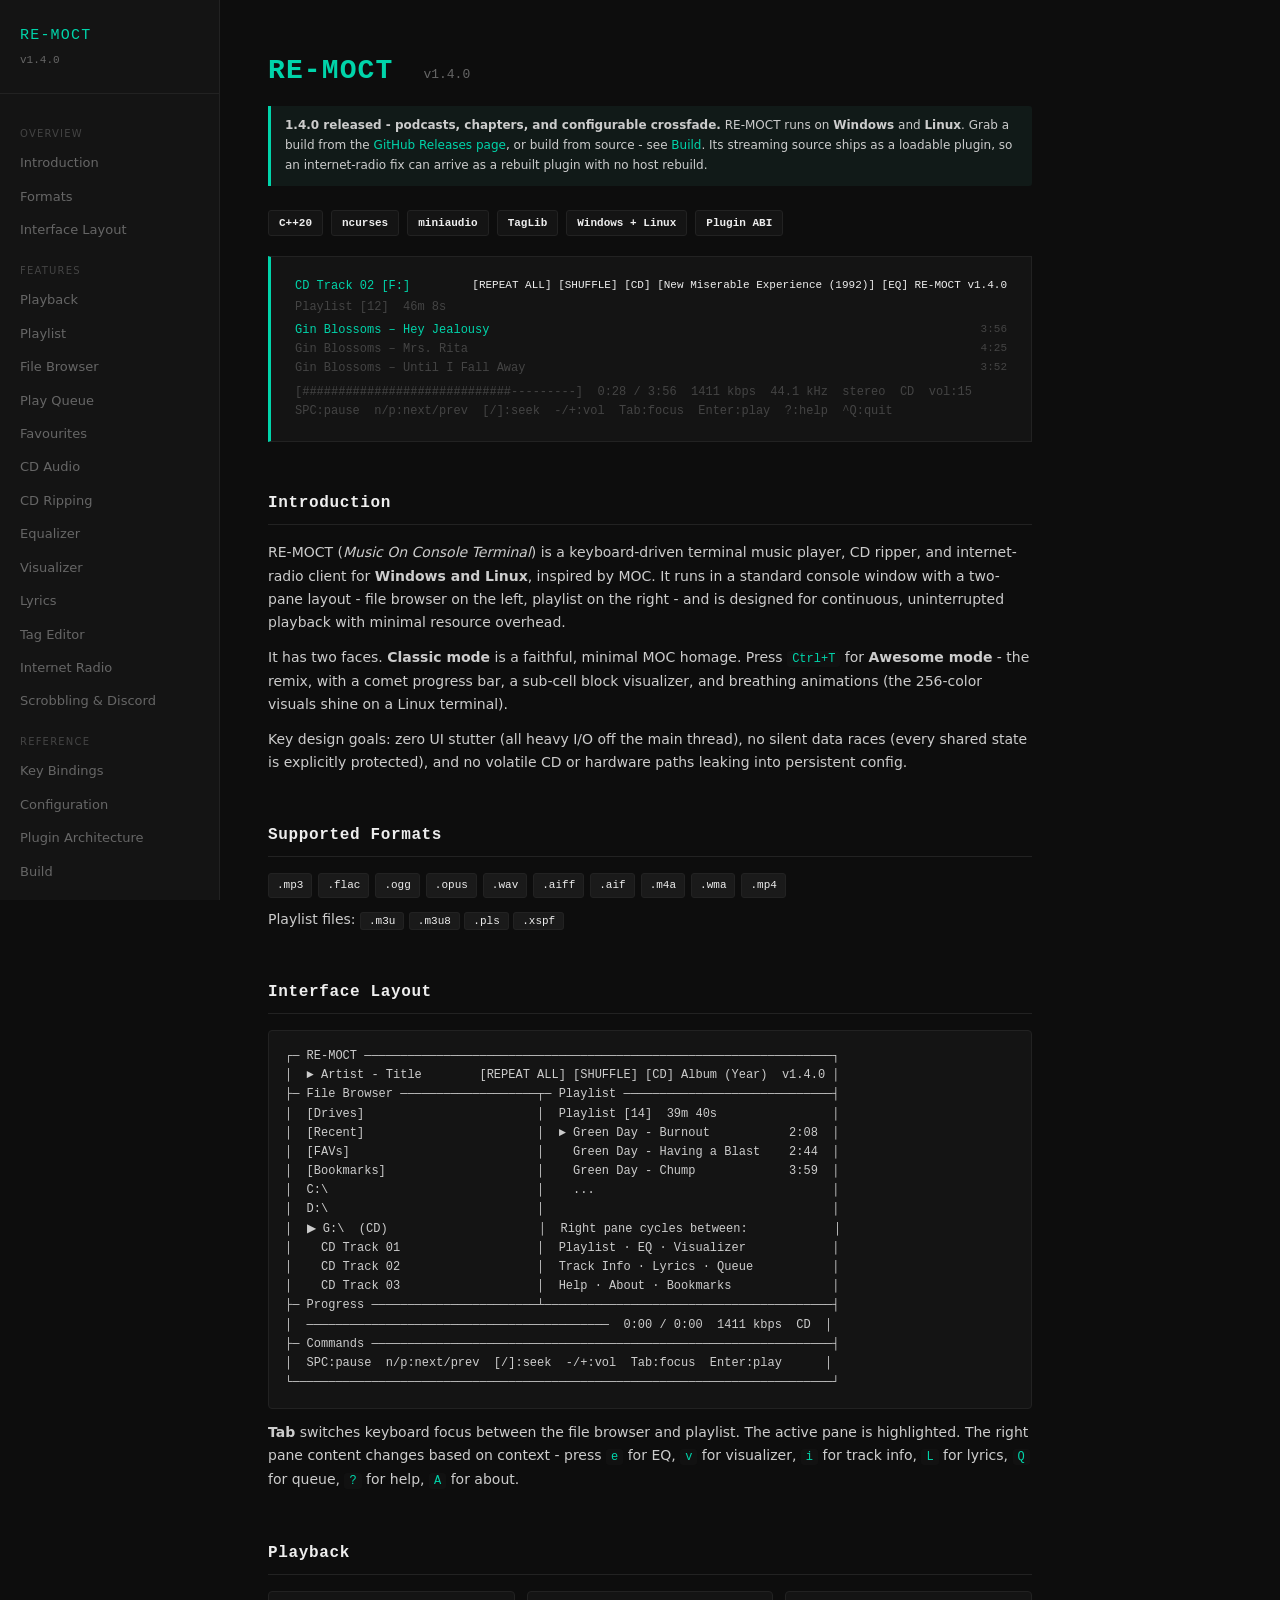
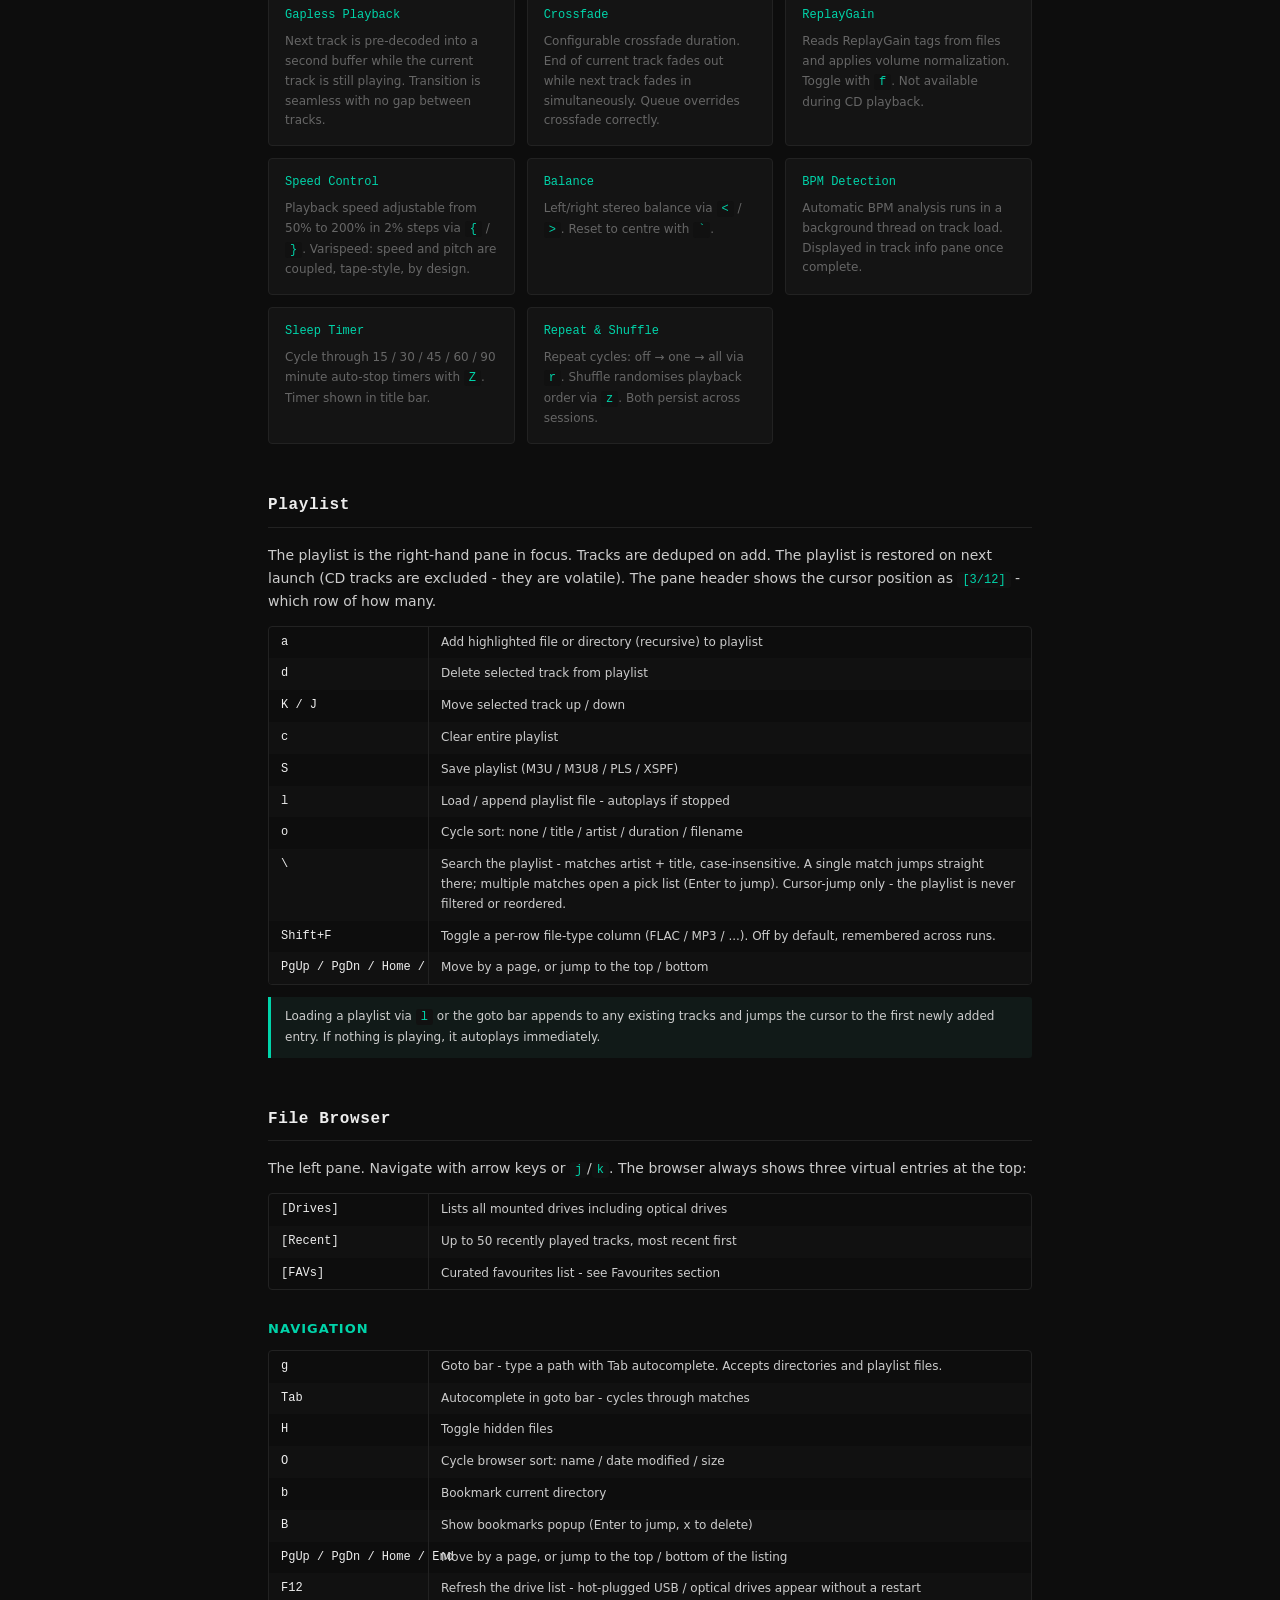
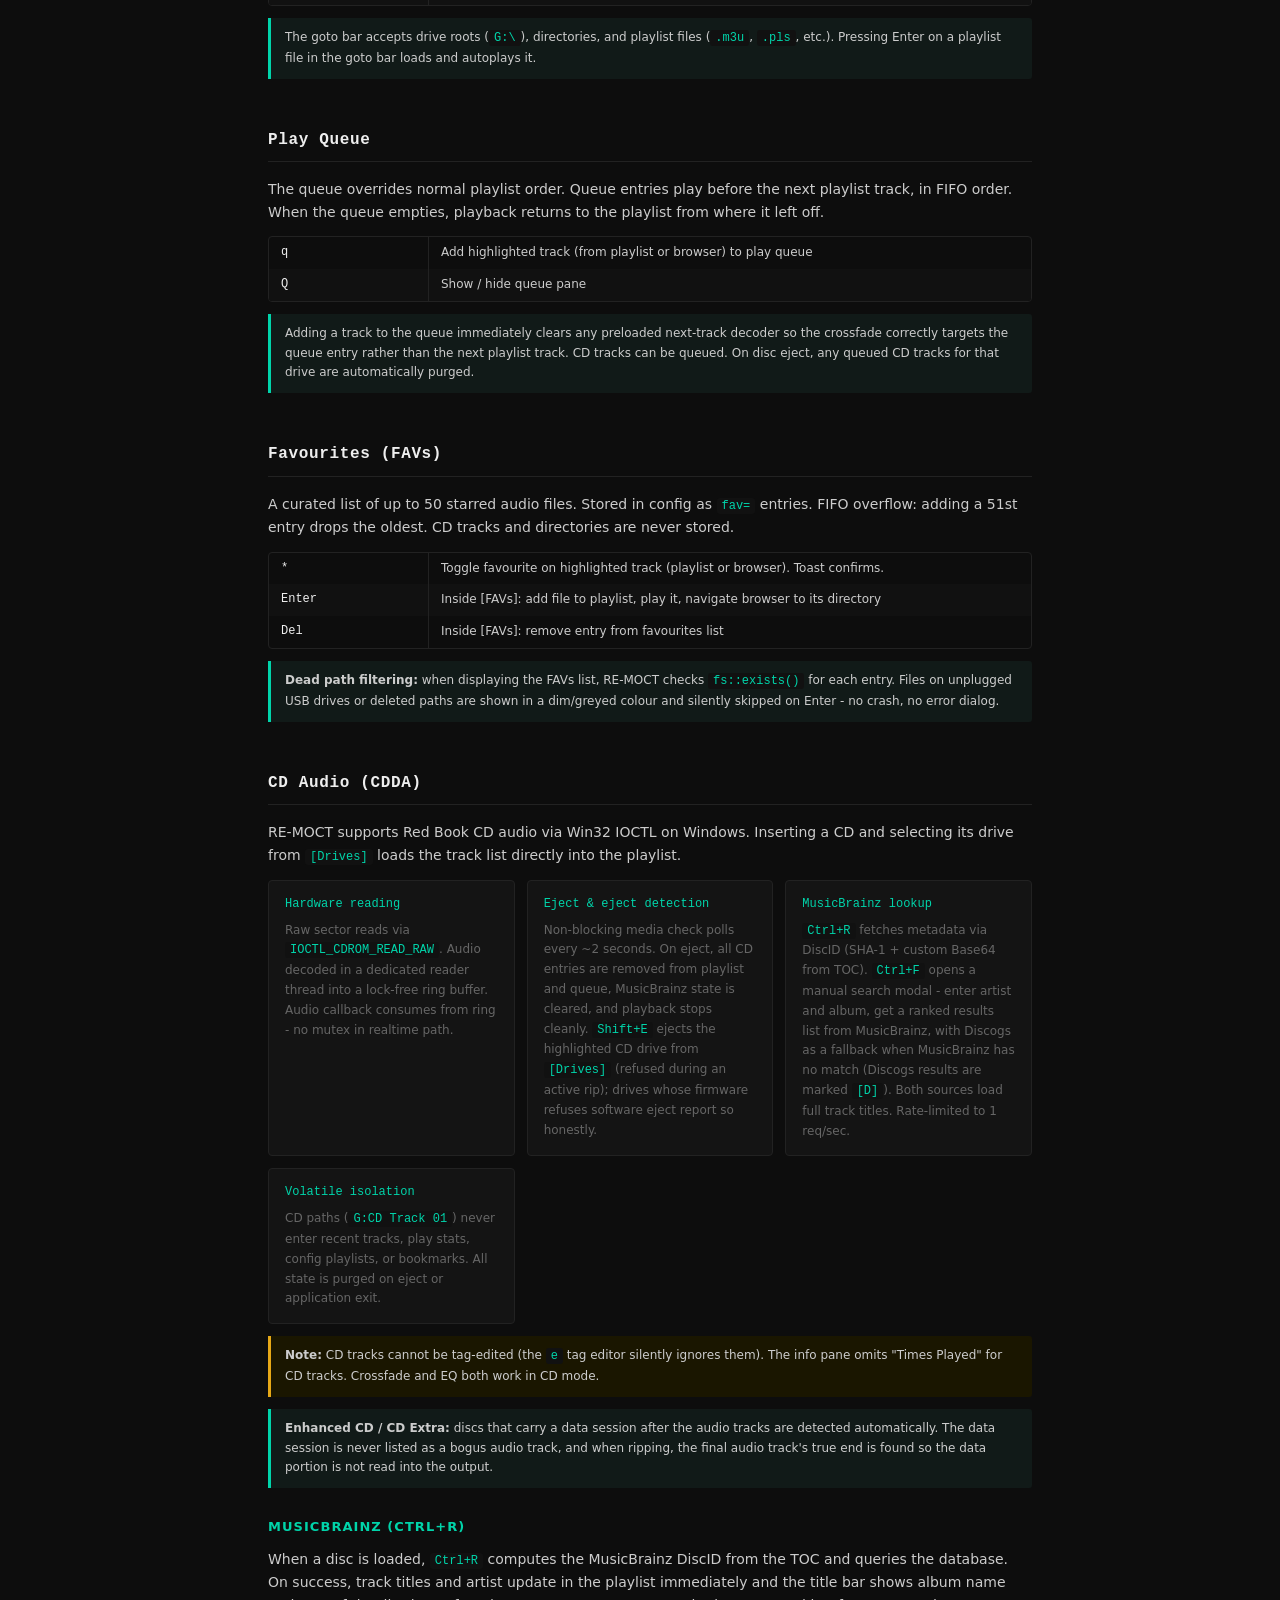
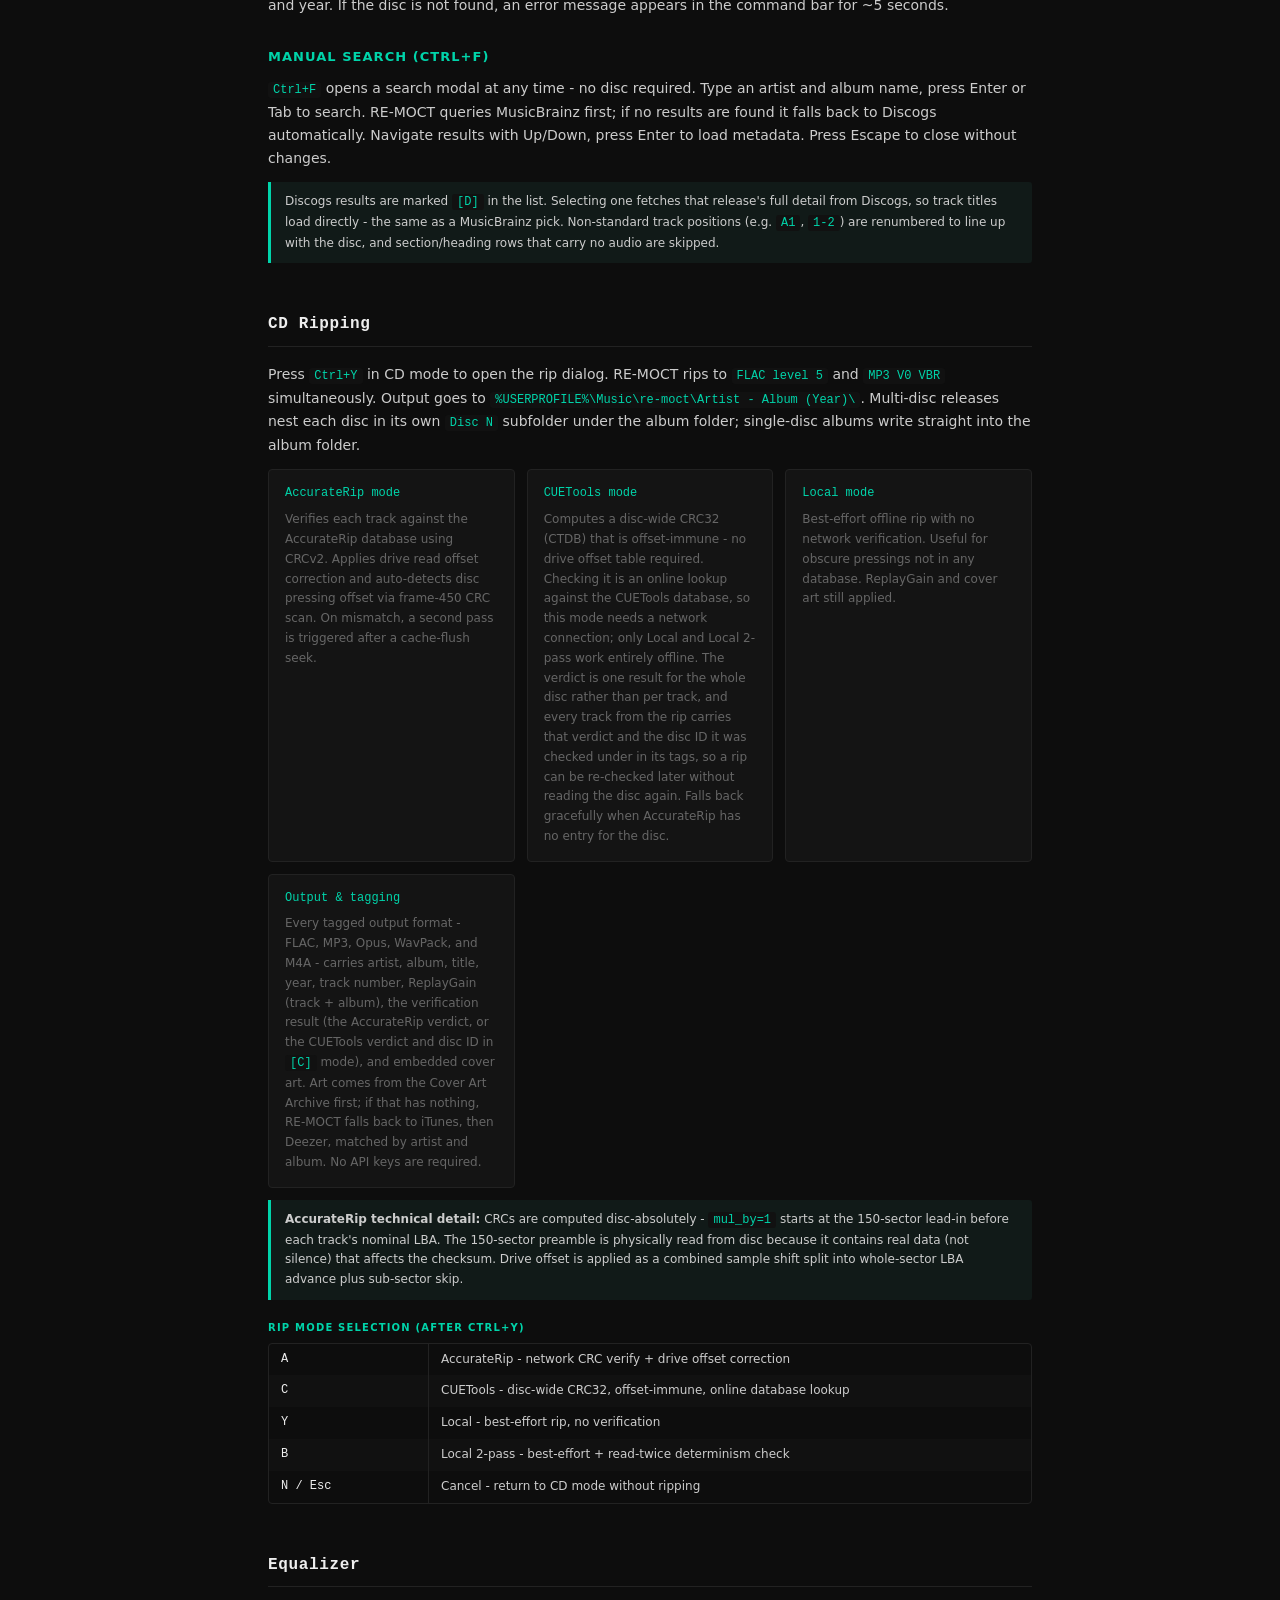
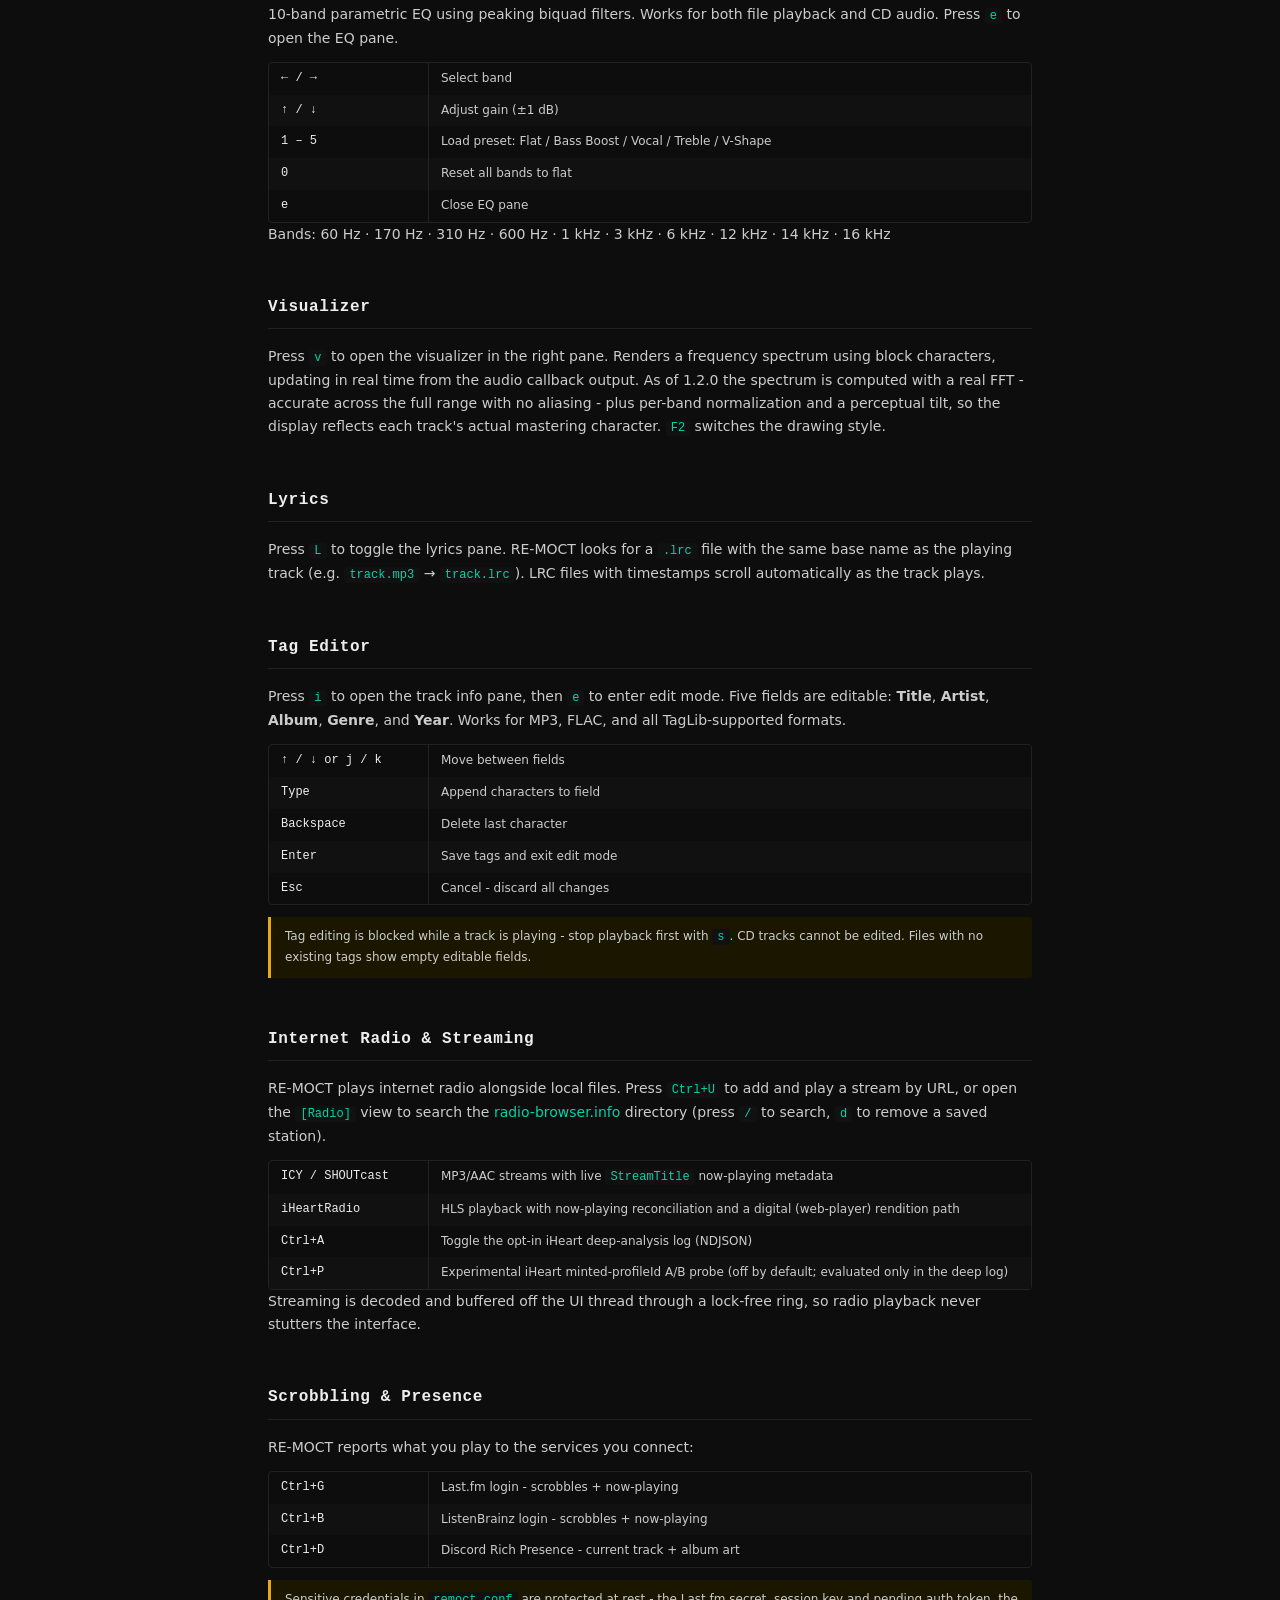
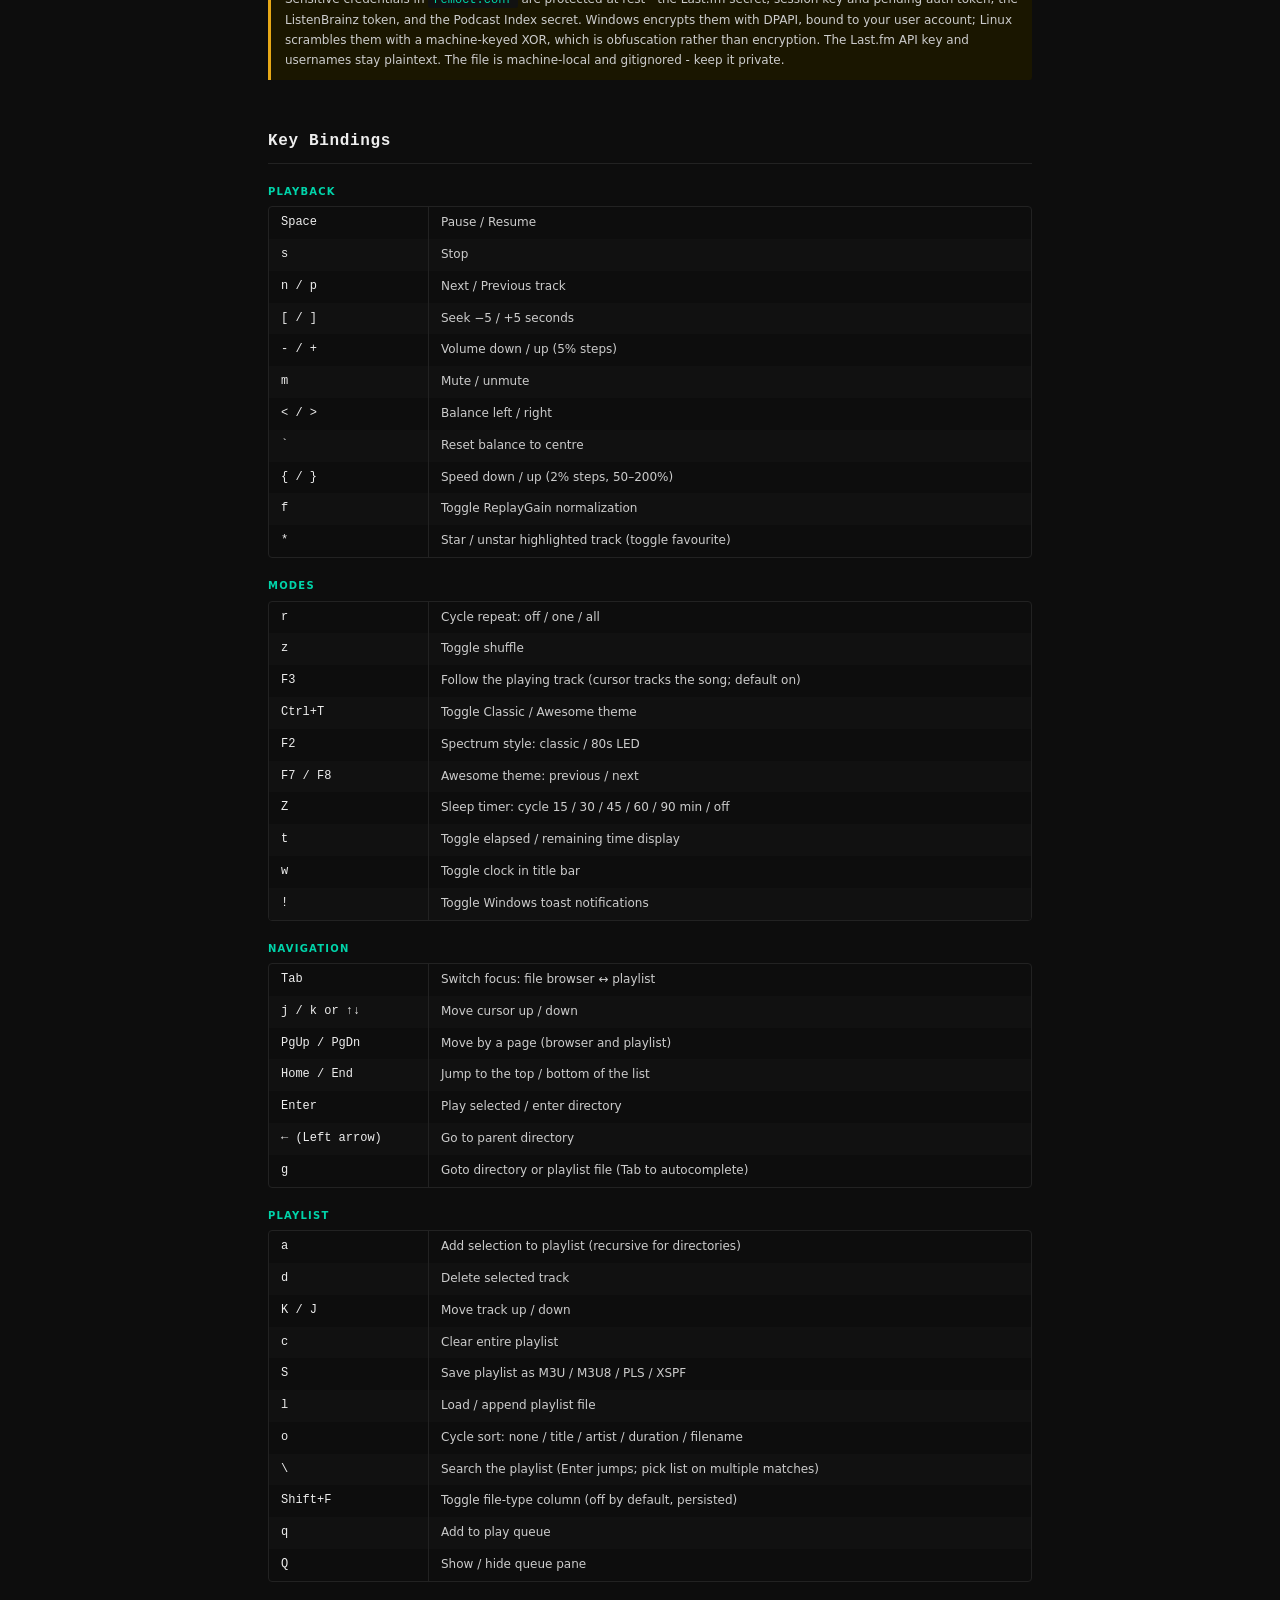
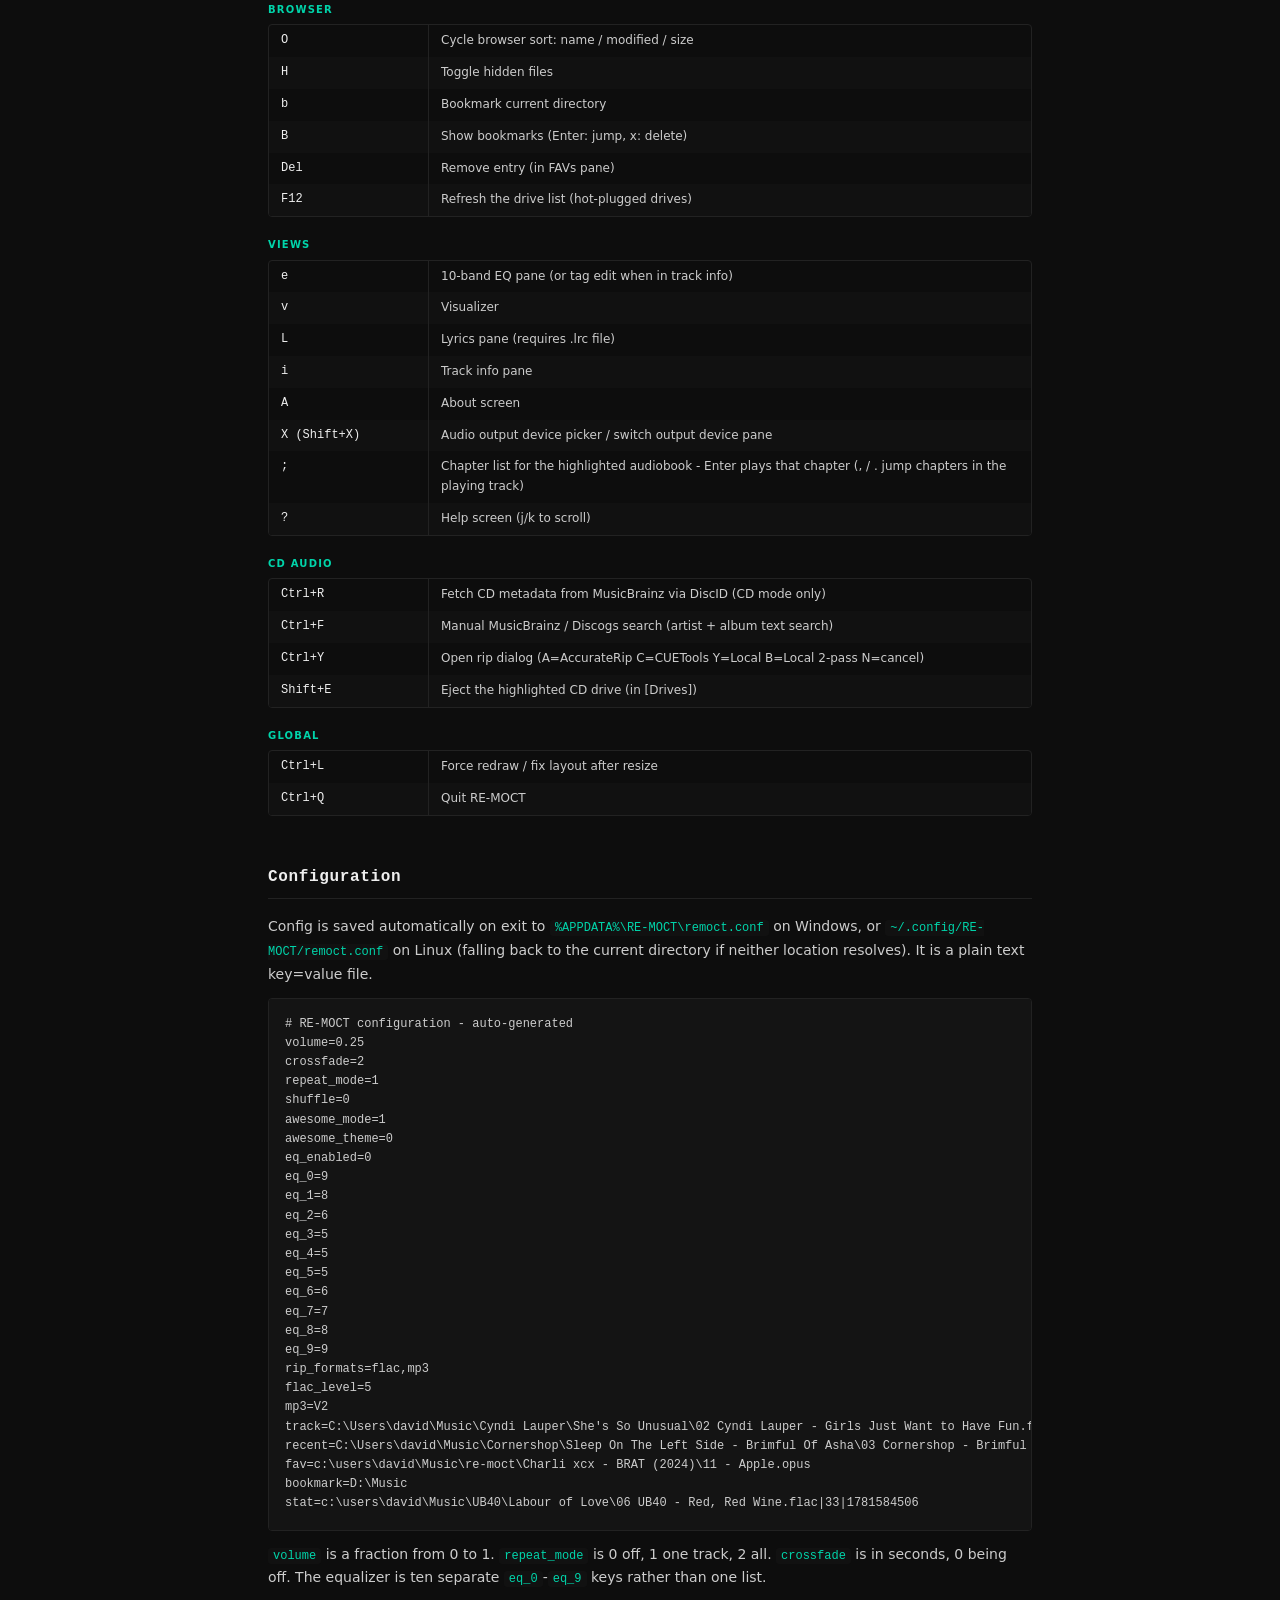
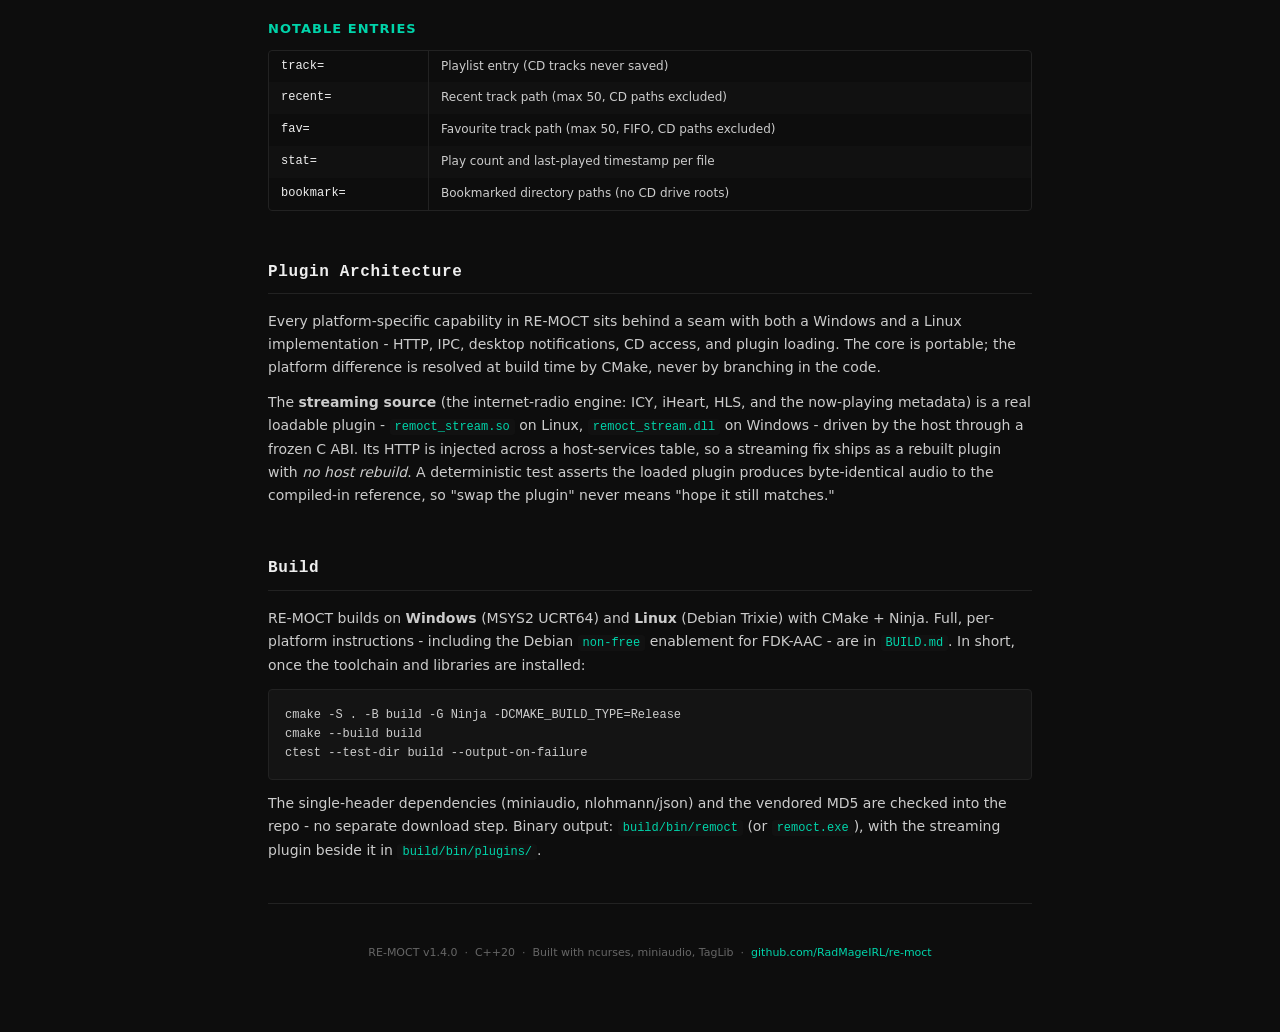
==== docs/index.html @ 6d400217 "Release 1.4.1: set the CHANGELOG date and finish the docs Dates [1.4.1] as 2026-07-25 and closes out" ====
<!DOCTYPE html>
<html lang="en">
<head>
<meta charset="UTF-8">
<meta name="viewport" content="width=device-width, initial-scale=1.0">
<title>RE-MOCT - Documentation</title>
<style>
  :root {
    --bg:        #0d0d0d;
    --surface:   #141414;
    --border:    #222;
    --accent:    #00d4aa;
    --accent2:   #005f4e;
    --dim:       #444;
    --muted:     #666;
    --text:      #ccc;
    --bright:    #eee;
    --warn:      #e6a817;
    --danger:    #c0392b;
    --mono:      'JetBrains Mono', 'Fira Code', 'Cascadia Code', monospace;
    --sans:      'Inter', 'Segoe UI', system-ui, sans-serif;
  }

  * { box-sizing: border-box; margin: 0; padding: 0; }

  body {
    background: var(--bg);
    color: var(--text);
    font-family: var(--sans);
    font-size: 14px;
    line-height: 1.65;
  }

  /* ── Layout ── */
  .layout { display: flex; min-height: 100vh; }

  nav {
    width: 220px;
    flex-shrink: 0;
    background: var(--surface);
    border-right: 1px solid var(--border);
    position: sticky;
    top: 0;
    height: 100vh;
    overflow-y: auto;
    padding: 24px 0 48px;
  }

  nav .logo {
    font-family: var(--mono);
    font-size: 15px;
    color: var(--accent);
    padding: 0 20px 24px;
    border-bottom: 1px solid var(--border);
    margin-bottom: 16px;
    letter-spacing: 0.08em;
  }
  nav .logo span { color: var(--muted); font-size: 11px; display: block; margin-top: 2px; letter-spacing: 0; }

  nav a {
    display: block;
    padding: 6px 20px;
    color: var(--muted);
    text-decoration: none;
    font-size: 13px;
    transition: color 0.15s;
  }
  nav a:hover { color: var(--accent); }
  nav .nav-section {
    font-size: 10px;
    letter-spacing: 0.12em;
    text-transform: uppercase;
    color: var(--dim);
    padding: 16px 20px 4px;
  }

  main {
    flex: 1;
    max-width: 860px;
    padding: 48px 48px 96px;
  }

  /* ── Typography ── */
  h1 {
    font-family: var(--mono);
    font-size: 28px;
    color: var(--accent);
    letter-spacing: 0.04em;
    margin-bottom: 8px;
  }
  h1 .version {
    font-size: 13px;
    color: var(--muted);
    margin-left: 12px;
    letter-spacing: 0;
    font-weight: 400;
  }

  h2 {
    font-family: var(--mono);
    font-size: 16px;
    color: var(--bright);
    margin: 48px 0 16px;
    padding-bottom: 8px;
    border-bottom: 1px solid var(--border);
    letter-spacing: 0.04em;
  }

  h3 {
    font-size: 13px;
    font-weight: 600;
    color: var(--accent);
    text-transform: uppercase;
    letter-spacing: 0.08em;
    margin: 28px 0 10px;
  }

  p { margin-bottom: 12px; color: var(--text); }

  a { color: var(--accent); text-decoration: none; }
  a:hover { text-decoration: underline; }

  /* ── Components ── */
  .hero {
    background: var(--surface);
    border: 1px solid var(--border);
    border-left: 3px solid var(--accent);
    padding: 20px 24px;
    margin-bottom: 32px;
    font-family: var(--mono);
    font-size: 12px;
    color: var(--muted);
    line-height: 1.6;
    overflow: hidden;
    white-space: nowrap;
  }
  .hero-line {
    display: flex;
    justify-content: space-between;
    gap: 12px;
    overflow: hidden;
  }
  .hero-line .left  { flex-shrink: 0; }
  .hero-line .right { color: var(--bright); font-size: 11px; white-space: nowrap; overflow: hidden; text-overflow: ellipsis; }
  .hero .hl  { color: var(--accent); }
  .hero .hi  { color: var(--bright); }
  .hero .dim { color: var(--dim); }
  .hero .sep { display: block; height: 4px; }

  .tag {
    display: inline-block;
    background: var(--accent2);
    color: var(--accent);
    font-family: var(--mono);
    font-size: 10px;
    padding: 2px 7px;
    border-radius: 3px;
    letter-spacing: 0.06em;
    vertical-align: middle;
  }

  .badge-row { display: flex; gap: 8px; flex-wrap: wrap; margin-bottom: 20px; }
  .badge {
    background: var(--surface);
    border: 1px solid var(--border);
    color: var(--muted);
    font-family: var(--mono);
    font-size: 11px;
    padding: 3px 10px;
    border-radius: 3px;
  }
  .badge b { color: var(--bright); }

  /* Key binding tables */
  .kb-section { margin-bottom: 8px; }

  .kb-group {
    font-size: 10px;
    letter-spacing: 0.12em;
    text-transform: uppercase;
    color: var(--accent);
    margin: 20px 0 6px;
    font-weight: 600;
  }

  .kb {
    display: grid;
    grid-template-columns: 160px 1fr;
    gap: 0;
    border: 1px solid var(--border);
    border-radius: 4px;
    overflow: hidden;
  }
  .kb-row {
    display: contents;
  }
  .kb-row:nth-child(even) .kb-key,
  .kb-row:nth-child(even) .kb-desc {
    background: #111;
  }
  .kb-key {
    font-family: var(--mono);
    font-size: 12px;
    color: var(--bright);
    padding: 6px 12px;
    border-right: 1px solid var(--border);
    white-space: nowrap;
  }
  .kb-desc {
    font-size: 12px;
    color: var(--text);
    padding: 6px 12px;
  }

  /* Feature cards */
  .card-grid {
    display: grid;
    grid-template-columns: repeat(auto-fill, minmax(240px, 1fr));
    gap: 12px;
    margin-top: 12px;
  }
  .card {
    background: var(--surface);
    border: 1px solid var(--border);
    border-radius: 4px;
    padding: 14px 16px;
  }
  .card-title {
    font-family: var(--mono);
    font-size: 12px;
    color: var(--accent);
    margin-bottom: 6px;
  }
  .card p { font-size: 12px; color: var(--muted); margin: 0; }

  /* Format pills */
  .format-list { display: flex; flex-wrap: wrap; gap: 6px; margin-top: 8px; }
  .fmt {
    font-family: var(--mono);
    font-size: 11px;
    color: var(--bright);
    background: #1a1a1a;
    border: 1px solid var(--border);
    padding: 2px 8px;
    border-radius: 3px;
  }

  /* Notes / warnings */
  .note {
    background: #111a18;
    border-left: 3px solid var(--accent);
    padding: 10px 14px;
    font-size: 12px;
    color: var(--text);
    margin: 12px 0;
    border-radius: 0 3px 3px 0;
  }
  .warn {
    background: #1a1600;
    border-left: 3px solid var(--warn);
    padding: 10px 14px;
    font-size: 12px;
    color: var(--text);
    margin: 12px 0;
    border-radius: 0 3px 3px 0;
  }

  code {
    font-family: var(--mono);
    font-size: 12px;
    color: var(--accent);
    background: #111;
    padding: 1px 5px;
    border-radius: 3px;
  }

  pre {
    font-family: var(--mono);
    font-size: 12px;
    background: var(--surface);
    border: 1px solid var(--border);
    padding: 16px;
    border-radius: 4px;
    overflow-x: auto;
    color: var(--text);
    margin: 12px 0;
    line-height: 1.6;
  }

  .section-anchor { scroll-margin-top: 24px; }

  hr {
    border: none;
    border-top: 1px solid var(--border);
    margin: 40px 0;
  }
</style>
</head>
<body>
<div class="layout">

<!-- ── Sidebar ── -->
<nav>
  <div class="logo">RE-MOCT<span>v1.4.0</span></div>
  <div class="nav-section">Overview</div>
  <a href="#intro">Introduction</a>
  <a href="#formats">Formats</a>
  <a href="#layout">Interface Layout</a>
  <div class="nav-section">Features</div>
  <a href="#playback">Playback</a>
  <a href="#playlist">Playlist</a>
  <a href="#browser">File Browser</a>
  <a href="#queue">Play Queue</a>
  <a href="#favs">Favourites</a>
  <a href="#cd">CD Audio</a>
  <a href="#ripping">CD Ripping</a>
  <a href="#eq">Equalizer</a>
  <a href="#visualizer">Visualizer</a>
  <a href="#lyrics">Lyrics</a>
  <a href="#tags">Tag Editor</a>
  <a href="#radio">Internet Radio</a>
  <a href="#scrobble">Scrobbling &amp; Discord</a>
  <div class="nav-section">Reference</div>
  <a href="#keybindings">Key Bindings</a>
  <a href="#config">Configuration</a>
  <a href="#plugin">Plugin Architecture</a>
  <a href="#build">Build</a>
</nav>

<!-- ── Main ── -->
<main>

<h1>RE-MOCT <span class="version">v1.4.0</span></h1>

<div class="note" style="margin-bottom:24px">
  <strong>1.4.0 released - podcasts, chapters, and configurable crossfade.</strong>
  RE-MOCT runs on <strong>Windows</strong> and <strong>Linux</strong>. Grab a build from the
  <a href="https://github.com/RadMageIRL/re-moct/releases">GitHub Releases page</a>, or build
  from source - see <a href="#build">Build</a>. Its streaming source ships as a loadable
  plugin, so an internet-radio fix can arrive as a rebuilt plugin with no host rebuild.
</div>

<div class="badge-row">
  <div class="badge"><b>C++20</b></div>
  <div class="badge"><b>ncurses</b></div>
  <div class="badge"><b>miniaudio</b></div>
  <div class="badge"><b>TagLib</b></div>
  <div class="badge"><b>Windows + Linux</b></div>
  <div class="badge"><b>Plugin ABI</b></div>
</div>

<div class="hero">
  <div class="hero-line">
    <span class="left hl">CD Track 02 [F:]</span>
    <span class="right">[REPEAT ALL] [SHUFFLE] [CD] [New Miserable Experience (1992)] [EQ] RE-MOCT v1.4.0</span>
  </div>
  <div class="hero-line" style="margin-top:2px">
    <span class="left dim">Playlist [12]&nbsp;&nbsp;46m 8s</span>
    <span class="right"></span>
  </div>
  <div class="hero-line" style="margin-top:4px">
    <span class="left hl">Gin Blossoms &#8211; Hey Jealousy</span>
    <span class="right dim">3:56</span>
  </div>
  <div class="hero-line">
    <span class="left dim">Gin Blossoms &#8211; Mrs. Rita</span>
    <span class="right dim">4:25</span>
  </div>
  <div class="hero-line">
    <span class="left dim">Gin Blossoms &#8211; Until I Fall Away</span>
    <span class="right dim">3:52</span>
  </div>
  <span class="sep"></span>
  <div class="hero-line">
    <span class="left dim">[#############################---------]&nbsp;&nbsp;0:28 / 3:56&nbsp;&nbsp;1411 kbps&nbsp;&nbsp;44.1 kHz&nbsp;&nbsp;stereo&nbsp;&nbsp;CD&nbsp;&nbsp;vol:15</span>
    <span class="right"></span>
  </div>
  <div class="hero-line">
    <span class="left dim">SPC:pause&nbsp;&nbsp;n/p:next/prev&nbsp;&nbsp;[/]:seek&nbsp;&nbsp;-/+:vol&nbsp;&nbsp;Tab:focus&nbsp;&nbsp;Enter:play&nbsp;&nbsp;?:help&nbsp;&nbsp;^Q:quit</span>
    <span class="right"></span>
  </div>
</div>

<!-- ── Intro ── -->
<h2 id="intro" class="section-anchor">Introduction</h2>

<p>RE-MOCT (<em>Music On Console Terminal</em>) is a keyboard-driven terminal music player, CD ripper, and internet-radio client for <strong>Windows and Linux</strong>, inspired by MOC. It runs in a standard console window with a two-pane layout - file browser on the left, playlist on the right - and is designed for continuous, uninterrupted playback with minimal resource overhead.</p>

<p>It has two faces. <strong>Classic mode</strong> is a faithful, minimal MOC homage. Press <code>Ctrl+T</code> for <strong>Awesome mode</strong> - the remix, with a comet progress bar, a sub-cell block visualizer, and breathing animations (the 256-color visuals shine on a Linux terminal).</p>

<p>Key design goals: zero UI stutter (all heavy I/O off the main thread), no silent data races (every shared state is explicitly protected), and no volatile CD or hardware paths leaking into persistent config.</p>

<!-- ── Formats ── -->
<h2 id="formats" class="section-anchor">Supported Formats</h2>
<div class="format-list">
  <span class="fmt">.mp3</span>
  <span class="fmt">.flac</span>
  <span class="fmt">.ogg</span>
  <span class="fmt">.opus</span>
  <span class="fmt">.wav</span>
  <span class="fmt">.aiff</span>
  <span class="fmt">.aif</span>
  <span class="fmt">.m4a</span>
  <span class="fmt">.wma</span>
  <span class="fmt">.mp4</span>
</div>
<p style="margin-top:10px">Playlist files: <span class="fmt">.m3u</span> <span class="fmt">.m3u8</span> <span class="fmt">.pls</span> <span class="fmt">.xspf</span></p>

<!-- ── Layout ── -->
<h2 id="layout" class="section-anchor">Interface Layout</h2>

<pre>┌─ RE-MOCT ─────────────────────────────────────────────────────────────────┐
│  ► Artist - Title        [REPEAT ALL] [SHUFFLE] [CD] Album (Year)  v1.4.0 │
├─ File Browser ───────────────────┬─ Playlist ─────────────────────────────┤
│  [Drives]                        │  Playlist [14]  39m 40s                │
│  [Recent]                        │  ► Green Day - Burnout           2:08  │
│  [FAVs]                          │    Green Day - Having a Blast    2:44  │
│  [Bookmarks]                     │    Green Day - Chump             3:59  │
│  C:\                             │    ...                                 │
│  D:\                             │                                        │
│  ▶ G:\  (CD)                     │  Right pane cycles between:            │
│    CD Track 01                   │  Playlist · EQ · Visualizer            │
│    CD Track 02                   │  Track Info · Lyrics · Queue           │
│    CD Track 03                   │  Help · About · Bookmarks              │
├─ Progress ───────────────────────┴────────────────────────────────────────┤
│  ──────────────────────────────────────────  0:00 / 0:00  1411 kbps  CD  │
├─ Commands ────────────────────────────────────────────────────────────────┤
│  SPC:pause  n/p:next/prev  [/]:seek  -/+:vol  Tab:focus  Enter:play      │
└───────────────────────────────────────────────────────────────────────────┘</pre>

<p><strong>Tab</strong> switches keyboard focus between the file browser and playlist. The active pane is highlighted. The right pane content changes based on context - press <code>e</code> for EQ, <code>v</code> for visualizer, <code>i</code> for track info, <code>L</code> for lyrics, <code>Q</code> for queue, <code>?</code> for help, <code>A</code> for about.</p>

<!-- ── Playback ── -->
<h2 id="playback" class="section-anchor">Playback</h2>

<div class="card-grid">
  <div class="card">
    <div class="card-title">Gapless Playback</div>
    <p>Next track is pre-decoded into a second buffer while the current track is still playing. Transition is seamless with no gap between tracks.</p>
  </div>
  <div class="card">
    <div class="card-title">Crossfade</div>
    <p>Configurable crossfade duration. End of current track fades out while next track fades in simultaneously. Queue overrides crossfade correctly.</p>
  </div>
  <div class="card">
    <div class="card-title">ReplayGain</div>
    <p>Reads ReplayGain tags from files and applies volume normalization. Toggle with <code>f</code>. Not available during CD playback.</p>
  </div>
  <div class="card">
    <div class="card-title">Speed Control</div>
    <p>Playback speed adjustable from 50% to 200% in 2% steps via <code>{</code> / <code>}</code>. Varispeed: speed and pitch are coupled, tape-style, by design.</p>
  </div>
  <div class="card">
    <div class="card-title">Balance</div>
    <p>Left/right stereo balance via <code>&lt;</code> / <code>&gt;</code>. Reset to centre with <code>`</code>.</p>
  </div>
  <div class="card">
    <div class="card-title">BPM Detection</div>
    <p>Automatic BPM analysis runs in a background thread on track load. Displayed in track info pane once complete.</p>
  </div>
  <div class="card">
    <div class="card-title">Sleep Timer</div>
    <p>Cycle through 15 / 30 / 45 / 60 / 90 minute auto-stop timers with <code>Z</code>. Timer shown in title bar.</p>
  </div>
  <div class="card">
    <div class="card-title">Repeat &amp; Shuffle</div>
    <p>Repeat cycles: off → one → all via <code>r</code>. Shuffle randomises playback order via <code>z</code>. Both persist across sessions.</p>
  </div>
</div>

<!-- ── Playlist ── -->
<h2 id="playlist" class="section-anchor">Playlist</h2>

<p>The playlist is the right-hand pane in focus. Tracks are deduped on add. The playlist is restored on next launch (CD tracks are excluded - they are volatile). The pane header shows the cursor position as <code>[3/12]</code> - which row of how many.</p>

<div class="kb">
  <div class="kb-row"><div class="kb-key">a</div><div class="kb-desc">Add highlighted file or directory (recursive) to playlist</div></div>
  <div class="kb-row"><div class="kb-key">d</div><div class="kb-desc">Delete selected track from playlist</div></div>
  <div class="kb-row"><div class="kb-key">K / J</div><div class="kb-desc">Move selected track up / down</div></div>
  <div class="kb-row"><div class="kb-key">c</div><div class="kb-desc">Clear entire playlist</div></div>
  <div class="kb-row"><div class="kb-key">S</div><div class="kb-desc">Save playlist (M3U / M3U8 / PLS / XSPF)</div></div>
  <div class="kb-row"><div class="kb-key">l</div><div class="kb-desc">Load / append playlist file - autoplays if stopped</div></div>
  <div class="kb-row"><div class="kb-key">o</div><div class="kb-desc">Cycle sort: none / title / artist / duration / filename</div></div>
  <div class="kb-row"><div class="kb-key">\</div><div class="kb-desc">Search the playlist - matches artist + title, case-insensitive. A single match jumps straight there; multiple matches open a pick list (Enter to jump). Cursor-jump only - the playlist is never filtered or reordered.</div></div>
  <div class="kb-row"><div class="kb-key">Shift+F</div><div class="kb-desc">Toggle a per-row file-type column (FLAC / MP3 / ...). Off by default, remembered across runs.</div></div>
  <div class="kb-row"><div class="kb-key">PgUp / PgDn / Home / End</div><div class="kb-desc">Move by a page, or jump to the top / bottom</div></div>
</div>

<div class="note">Loading a playlist via <code>l</code> or the goto bar appends to any existing tracks and jumps the cursor to the first newly added entry. If nothing is playing, it autoplays immediately.</div>

<!-- ── Browser ── -->
<h2 id="browser" class="section-anchor">File Browser</h2>

<p>The left pane. Navigate with arrow keys or <code>j</code>/<code>k</code>. The browser always shows three virtual entries at the top:</p>

<div class="kb">
  <div class="kb-row"><div class="kb-key">[Drives]</div><div class="kb-desc">Lists all mounted drives including optical drives</div></div>
  <div class="kb-row"><div class="kb-key">[Recent]</div><div class="kb-desc">Up to 50 recently played tracks, most recent first</div></div>
  <div class="kb-row"><div class="kb-key">[FAVs]</div><div class="kb-desc">Curated favourites list - see Favourites section</div></div>
</div>

<h3>Navigation</h3>
<div class="kb">
  <div class="kb-row"><div class="kb-key">g</div><div class="kb-desc">Goto bar - type a path with Tab autocomplete. Accepts directories and playlist files.</div></div>
  <div class="kb-row"><div class="kb-key">Tab</div><div class="kb-desc">Autocomplete in goto bar - cycles through matches</div></div>
  <div class="kb-row"><div class="kb-key">H</div><div class="kb-desc">Toggle hidden files</div></div>
  <div class="kb-row"><div class="kb-key">O</div><div class="kb-desc">Cycle browser sort: name / date modified / size</div></div>
  <div class="kb-row"><div class="kb-key">b</div><div class="kb-desc">Bookmark current directory</div></div>
  <div class="kb-row"><div class="kb-key">B</div><div class="kb-desc">Show bookmarks popup (Enter to jump, x to delete)</div></div>
  <div class="kb-row"><div class="kb-key">PgUp / PgDn / Home / End</div><div class="kb-desc">Move by a page, or jump to the top / bottom of the listing</div></div>
  <div class="kb-row"><div class="kb-key">F12</div><div class="kb-desc">Refresh the drive list - hot-plugged USB / optical drives appear without a restart</div></div>
</div>

<div class="note">The goto bar accepts drive roots (<code>G:\</code>), directories, and playlist files (<code>.m3u</code>, <code>.pls</code>, etc.). Pressing Enter on a playlist file in the goto bar loads and autoplays it.</div>

<!-- ── Queue ── -->
<h2 id="queue" class="section-anchor">Play Queue</h2>

<p>The queue overrides normal playlist order. Queue entries play before the next playlist track, in FIFO order. When the queue empties, playback returns to the playlist from where it left off.</p>

<div class="kb">
  <div class="kb-row"><div class="kb-key">q</div><div class="kb-desc">Add highlighted track (from playlist or browser) to play queue</div></div>
  <div class="kb-row"><div class="kb-key">Q</div><div class="kb-desc">Show / hide queue pane</div></div>
</div>

<div class="note">Adding a track to the queue immediately clears any preloaded next-track decoder so the crossfade correctly targets the queue entry rather than the next playlist track. CD tracks can be queued. On disc eject, any queued CD tracks for that drive are automatically purged.</div>

<!-- ── FAVs ── -->
<h2 id="favs" class="section-anchor">Favourites (FAVs)</h2>

<p>A curated list of up to 50 starred audio files. Stored in config as <code>fav=</code> entries. FIFO overflow: adding a 51st entry drops the oldest. CD tracks and directories are never stored.</p>

<div class="kb">
  <div class="kb-row"><div class="kb-key">*</div><div class="kb-desc">Toggle favourite on highlighted track (playlist or browser). Toast confirms.</div></div>
  <div class="kb-row"><div class="kb-key">Enter</div><div class="kb-desc">Inside [FAVs]: add file to playlist, play it, navigate browser to its directory</div></div>
  <div class="kb-row"><div class="kb-key">Del</div><div class="kb-desc">Inside [FAVs]: remove entry from favourites list</div></div>
</div>

<div class="note"><strong>Dead path filtering:</strong> when displaying the FAVs list, RE-MOCT checks <code>fs::exists()</code> for each entry. Files on unplugged USB drives or deleted paths are shown in a dim/greyed colour and silently skipped on Enter - no crash, no error dialog.</div>

<!-- ── CD ── -->
<h2 id="cd" class="section-anchor">CD Audio (CDDA)</h2>

<p>RE-MOCT supports Red Book CD audio via Win32 IOCTL on Windows. Inserting a CD and selecting its drive from <code>[Drives]</code> loads the track list directly into the playlist.</p>

<div class="card-grid">
  <div class="card">
    <div class="card-title">Hardware reading</div>
    <p>Raw sector reads via <code>IOCTL_CDROM_READ_RAW</code>. Audio decoded in a dedicated reader thread into a lock-free ring buffer. Audio callback consumes from ring - no mutex in realtime path.</p>
  </div>
  <div class="card">
    <div class="card-title">Eject &amp; eject detection</div>
    <p>Non-blocking media check polls every ~2 seconds. On eject, all CD entries are removed from playlist and queue, MusicBrainz state is cleared, and playback stops cleanly. <code>Shift+E</code> ejects the highlighted CD drive from <code>[Drives]</code> (refused during an active rip); drives whose firmware refuses software eject report so honestly.</p>
  </div>
  <div class="card">
    <div class="card-title">MusicBrainz lookup</div>
    <p><code>Ctrl+R</code> fetches metadata via DiscID (SHA-1 + custom Base64 from TOC). <code>Ctrl+F</code> opens a manual search modal - enter artist and album, get a ranked results list from MusicBrainz, with Discogs as a fallback when MusicBrainz has no match (Discogs results are marked <code>[D]</code>). Both sources load full track titles. Rate-limited to 1 req/sec.</p>
  </div>
  <div class="card">
    <div class="card-title">Volatile isolation</div>
    <p>CD paths (<code>G:CD Track 01</code>) never enter recent tracks, play stats, config playlists, or bookmarks. All state is purged on eject or application exit.</p>
  </div>
</div>

<div class="warn"><strong>Note:</strong> CD tracks cannot be tag-edited (the <code>e</code> tag editor silently ignores them). The info pane omits "Times Played" for CD tracks. Crossfade and EQ both work in CD mode.</div>

<div class="note"><strong>Enhanced CD / CD Extra:</strong> discs that carry a data session after the audio tracks are detected automatically. The data session is never listed as a bogus audio track, and when ripping, the final audio track's true end is found so the data portion is not read into the output.</div>

<h3>MusicBrainz (Ctrl+R)</h3>
<p>When a disc is loaded, <code>Ctrl+R</code> computes the MusicBrainz DiscID from the TOC and queries the database. On success, track titles and artist update in the playlist immediately and the title bar shows album name and year. If the disc is not found, an error message appears in the command bar for ~5 seconds.</p>

<h3>Manual Search (Ctrl+F)</h3>
<p><code>Ctrl+F</code> opens a search modal at any time - no disc required. Type an artist and album name, press Enter or Tab to search. RE-MOCT queries MusicBrainz first; if no results are found it falls back to Discogs automatically. Navigate results with Up/Down, press Enter to load metadata. Press Escape to close without changes.</p>
<div class="note">Discogs results are marked <code>[D]</code> in the list. Selecting one fetches that release's full detail from Discogs, so track titles load directly - the same as a MusicBrainz pick. Non-standard track positions (e.g. <code>A1</code>, <code>1-2</code>) are renumbered to line up with the disc, and section/heading rows that carry no audio are skipped.</div>

<!-- ── Ripping ── -->
<h2 id="ripping" class="section-anchor">CD Ripping</h2>

<p>Press <code>Ctrl+Y</code> in CD mode to open the rip dialog. RE-MOCT rips to <code>FLAC level 5</code> and <code>MP3 V0 VBR</code> simultaneously. Output goes to <code>%USERPROFILE%\Music\re-moct\Artist - Album (Year)\</code>. Multi-disc releases nest each disc in its own <code>Disc N</code> subfolder under the album folder; single-disc albums write straight into the album folder.</p>

<div class="card-grid">
  <div class="card">
    <div class="card-title">AccurateRip mode</div>
    <p>Verifies each track against the AccurateRip database using CRCv2. Applies drive read offset correction and auto-detects disc pressing offset via frame-450 CRC scan. On mismatch, a second pass is triggered after a cache-flush seek.</p>
  </div>
  <div class="card">
    <div class="card-title">CUETools mode</div>
    <p>Computes a disc-wide CRC32 (CTDB) that is offset-immune - no drive offset table required. Checking it is an online lookup against the CUETools database, so this mode needs a network connection; only Local and Local 2-pass work entirely offline. The verdict is one result for the whole disc rather than per track, and every track from the rip carries that verdict and the disc ID it was checked under in its tags, so a rip can be re-checked later without reading the disc again. Falls back gracefully when AccurateRip has no entry for the disc.</p>
  </div>
  <div class="card">
    <div class="card-title">Local mode</div>
    <p>Best-effort offline rip with no network verification. Useful for obscure pressings not in any database. ReplayGain and cover art still applied.</p>
  </div>
  <div class="card">
    <div class="card-title">Output &amp; tagging</div>
    <p>Every tagged output format - FLAC, MP3, Opus, WavPack, and M4A - carries artist, album, title, year, track number, ReplayGain (track + album), the verification result (the AccurateRip verdict, or the CUETools verdict and disc ID in <code>[C]</code> mode), and embedded cover art. Art comes from the Cover Art Archive first; if that has nothing, RE-MOCT falls back to iTunes, then Deezer, matched by artist and album. No API keys are required.</p>
  </div>
</div>

<div class="note"><strong>AccurateRip technical detail:</strong> CRCs are computed disc-absolutely - <code>mul_by=1</code> starts at the 150-sector lead-in before each track's nominal LBA. The 150-sector preamble is physically read from disc because it contains real data (not silence) that affects the checksum. Drive offset is applied as a combined sample shift split into whole-sector LBA advance plus sub-sector skip.</div>

<div class="kb-group">Rip mode selection (after Ctrl+Y)</div>
<div class="kb">
  <div class="kb-row"><div class="kb-key">A</div><div class="kb-desc">AccurateRip - network CRC verify + drive offset correction</div></div>
  <div class="kb-row"><div class="kb-key">C</div><div class="kb-desc">CUETools - disc-wide CRC32, offset-immune, online database lookup</div></div>
  <div class="kb-row"><div class="kb-key">Y</div><div class="kb-desc">Local - best-effort rip, no verification</div></div>
  <div class="kb-row"><div class="kb-key">B</div><div class="kb-desc">Local 2-pass - best-effort + read-twice determinism check</div></div>
  <div class="kb-row"><div class="kb-key">N / Esc</div><div class="kb-desc">Cancel - return to CD mode without ripping</div></div>
</div>

<!-- ── EQ ── -->
<h2 id="eq" class="section-anchor">Equalizer</h2>

<p>10-band parametric EQ using peaking biquad filters. Works for both file playback and CD audio. Press <code>e</code> to open the EQ pane.</p>

<div class="kb">
  <div class="kb-row"><div class="kb-key">← / →</div><div class="kb-desc">Select band</div></div>
  <div class="kb-row"><div class="kb-key">↑ / ↓</div><div class="kb-desc">Adjust gain (±1 dB)</div></div>
  <div class="kb-row"><div class="kb-key">1 – 5</div><div class="kb-desc">Load preset: Flat / Bass Boost / Vocal / Treble / V-Shape</div></div>
  <div class="kb-row"><div class="kb-key">0</div><div class="kb-desc">Reset all bands to flat</div></div>
  <div class="kb-row"><div class="kb-key">e</div><div class="kb-desc">Close EQ pane</div></div>
</div>

<p>Bands: 60 Hz · 170 Hz · 310 Hz · 600 Hz · 1 kHz · 3 kHz · 6 kHz · 12 kHz · 14 kHz · 16 kHz</p>

<!-- ── Visualizer ── -->
<h2 id="visualizer" class="section-anchor">Visualizer</h2>

<p>Press <code>v</code> to open the visualizer in the right pane. Renders a frequency spectrum using block characters, updating in real time from the audio callback output. As of 1.2.0 the spectrum is computed with a real FFT - accurate across the full range with no aliasing - plus per-band normalization and a perceptual tilt, so the display reflects each track's actual mastering character. <code>F2</code> switches the drawing style.</p>

<!-- ── Lyrics ── -->
<h2 id="lyrics" class="section-anchor">Lyrics</h2>

<p>Press <code>L</code> to toggle the lyrics pane. RE-MOCT looks for a <code>.lrc</code> file with the same base name as the playing track (e.g. <code>track.mp3</code> → <code>track.lrc</code>). LRC files with timestamps scroll automatically as the track plays.</p>

<!-- ── Tag Editor ── -->
<h2 id="tags" class="section-anchor">Tag Editor</h2>

<p>Press <code>i</code> to open the track info pane, then <code>e</code> to enter edit mode. Five fields are editable: <strong>Title</strong>, <strong>Artist</strong>, <strong>Album</strong>, <strong>Genre</strong>, and <strong>Year</strong>. Works for MP3, FLAC, and all TagLib-supported formats.</p>

<div class="kb">
  <div class="kb-row"><div class="kb-key">↑ / ↓  or  j / k</div><div class="kb-desc">Move between fields</div></div>
  <div class="kb-row"><div class="kb-key">Type</div><div class="kb-desc">Append characters to field</div></div>
  <div class="kb-row"><div class="kb-key">Backspace</div><div class="kb-desc">Delete last character</div></div>
  <div class="kb-row"><div class="kb-key">Enter</div><div class="kb-desc">Save tags and exit edit mode</div></div>
  <div class="kb-row"><div class="kb-key">Esc</div><div class="kb-desc">Cancel - discard all changes</div></div>
</div>

<div class="warn">Tag editing is blocked while a track is playing - stop playback first with <code>s</code>. CD tracks cannot be edited. Files with no existing tags show empty editable fields.</div>

<!-- ── Internet Radio ── -->
<h2 id="radio" class="section-anchor">Internet Radio &amp; Streaming</h2>

<p>RE-MOCT plays internet radio alongside local files. Press <code>Ctrl+U</code> to add and play a stream by URL, or open the <code>[Radio]</code> view to search the <a href="https://www.radio-browser.info/">radio-browser.info</a> directory (press <code>/</code> to search, <code>d</code> to remove a saved station).</p>

<div class="kb">
  <div class="kb-row"><div class="kb-key">ICY / SHOUTcast</div><div class="kb-desc">MP3/AAC streams with live <code>StreamTitle</code> now-playing metadata</div></div>
  <div class="kb-row"><div class="kb-key">iHeartRadio</div><div class="kb-desc">HLS playback with now-playing reconciliation and a digital (web-player) rendition path</div></div>
  <div class="kb-row"><div class="kb-key">Ctrl+A</div><div class="kb-desc">Toggle the opt-in iHeart deep-analysis log (NDJSON)</div></div>
  <div class="kb-row"><div class="kb-key">Ctrl+P</div><div class="kb-desc">Experimental iHeart minted-profileId A/B probe (off by default; evaluated only in the deep log)</div></div>
</div>

<p>Streaming is decoded and buffered off the UI thread through a lock-free ring, so radio playback never stutters the interface.</p>

<!-- ── Scrobbling & Discord ── -->
<h2 id="scrobble" class="section-anchor">Scrobbling &amp; Presence</h2>

<p>RE-MOCT reports what you play to the services you connect:</p>

<div class="kb">
  <div class="kb-row"><div class="kb-key">Ctrl+G</div><div class="kb-desc">Last.fm login - scrobbles + now-playing</div></div>
  <div class="kb-row"><div class="kb-key">Ctrl+B</div><div class="kb-desc">ListenBrainz login - scrobbles + now-playing</div></div>
  <div class="kb-row"><div class="kb-key">Ctrl+D</div><div class="kb-desc">Discord Rich Presence - current track + album art</div></div>
</div>

<div class="warn">Sensitive credentials in <code>remoct.conf</code> are protected at rest - the Last.fm secret, session key and pending auth token, the ListenBrainz token, and the Podcast Index secret. Windows encrypts them with DPAPI, bound to your user account; Linux scrambles them with a machine-keyed XOR, which is obfuscation rather than encryption. The Last.fm API key and usernames stay plaintext. The file is machine-local and gitignored - keep it private.</div>

<!-- ── Key Bindings ── -->
<h2 id="keybindings" class="section-anchor">Key Bindings</h2>

<div class="kb-group">Playback</div>
<div class="kb">
  <div class="kb-row"><div class="kb-key">Space</div><div class="kb-desc">Pause / Resume</div></div>
  <div class="kb-row"><div class="kb-key">s</div><div class="kb-desc">Stop</div></div>
  <div class="kb-row"><div class="kb-key">n / p</div><div class="kb-desc">Next / Previous track</div></div>
  <div class="kb-row"><div class="kb-key">[ / ]</div><div class="kb-desc">Seek −5 / +5 seconds</div></div>
  <div class="kb-row"><div class="kb-key">- / +</div><div class="kb-desc">Volume down / up (5% steps)</div></div>
  <div class="kb-row"><div class="kb-key">m</div><div class="kb-desc">Mute / unmute</div></div>
  <div class="kb-row"><div class="kb-key">&lt; / &gt;</div><div class="kb-desc">Balance left / right</div></div>
  <div class="kb-row"><div class="kb-key">`</div><div class="kb-desc">Reset balance to centre</div></div>
  <div class="kb-row"><div class="kb-key">{ / }</div><div class="kb-desc">Speed down / up (2% steps, 50–200%)</div></div>
  <div class="kb-row"><div class="kb-key">f</div><div class="kb-desc">Toggle ReplayGain normalization</div></div>
  <div class="kb-row"><div class="kb-key">*</div><div class="kb-desc">Star / unstar highlighted track (toggle favourite)</div></div>
</div>

<div class="kb-group">Modes</div>
<div class="kb">
  <div class="kb-row"><div class="kb-key">r</div><div class="kb-desc">Cycle repeat: off / one / all</div></div>
  <div class="kb-row"><div class="kb-key">z</div><div class="kb-desc">Toggle shuffle</div></div>
  <div class="kb-row"><div class="kb-key">F3</div><div class="kb-desc">Follow the playing track (cursor tracks the song; default on)</div></div>
  <div class="kb-row"><div class="kb-key">Ctrl+T</div><div class="kb-desc">Toggle Classic / Awesome theme</div></div>
  <div class="kb-row"><div class="kb-key">F2</div><div class="kb-desc">Spectrum style: classic / 80s LED</div></div>
  <div class="kb-row"><div class="kb-key">F7 / F8</div><div class="kb-desc">Awesome theme: previous / next</div></div>
  <div class="kb-row"><div class="kb-key">Z</div><div class="kb-desc">Sleep timer: cycle 15 / 30 / 45 / 60 / 90 min / off</div></div>
  <div class="kb-row"><div class="kb-key">t</div><div class="kb-desc">Toggle elapsed / remaining time display</div></div>
  <div class="kb-row"><div class="kb-key">w</div><div class="kb-desc">Toggle clock in title bar</div></div>
  <div class="kb-row"><div class="kb-key">!</div><div class="kb-desc">Toggle Windows toast notifications</div></div>
</div>

<div class="kb-group">Navigation</div>
<div class="kb">
  <div class="kb-row"><div class="kb-key">Tab</div><div class="kb-desc">Switch focus: file browser ↔ playlist</div></div>
  <div class="kb-row"><div class="kb-key">j / k  or  ↑↓</div><div class="kb-desc">Move cursor up / down</div></div>
  <div class="kb-row"><div class="kb-key">PgUp / PgDn</div><div class="kb-desc">Move by a page (browser and playlist)</div></div>
  <div class="kb-row"><div class="kb-key">Home / End</div><div class="kb-desc">Jump to the top / bottom of the list</div></div>
  <div class="kb-row"><div class="kb-key">Enter</div><div class="kb-desc">Play selected / enter directory</div></div>
  <div class="kb-row"><div class="kb-key">← (Left arrow)</div><div class="kb-desc">Go to parent directory</div></div>
  <div class="kb-row"><div class="kb-key">g</div><div class="kb-desc">Goto directory or playlist file (Tab to autocomplete)</div></div>
</div>

<div class="kb-group">Playlist</div>
<div class="kb">
  <div class="kb-row"><div class="kb-key">a</div><div class="kb-desc">Add selection to playlist (recursive for directories)</div></div>
  <div class="kb-row"><div class="kb-key">d</div><div class="kb-desc">Delete selected track</div></div>
  <div class="kb-row"><div class="kb-key">K / J</div><div class="kb-desc">Move track up / down</div></div>
  <div class="kb-row"><div class="kb-key">c</div><div class="kb-desc">Clear entire playlist</div></div>
  <div class="kb-row"><div class="kb-key">S</div><div class="kb-desc">Save playlist as M3U / M3U8 / PLS / XSPF</div></div>
  <div class="kb-row"><div class="kb-key">l</div><div class="kb-desc">Load / append playlist file</div></div>
  <div class="kb-row"><div class="kb-key">o</div><div class="kb-desc">Cycle sort: none / title / artist / duration / filename</div></div>
  <div class="kb-row"><div class="kb-key">\</div><div class="kb-desc">Search the playlist (Enter jumps; pick list on multiple matches)</div></div>
  <div class="kb-row"><div class="kb-key">Shift+F</div><div class="kb-desc">Toggle file-type column (off by default, persisted)</div></div>
  <div class="kb-row"><div class="kb-key">q</div><div class="kb-desc">Add to play queue</div></div>
  <div class="kb-row"><div class="kb-key">Q</div><div class="kb-desc">Show / hide queue pane</div></div>
</div>

<div class="kb-group">Browser</div>
<div class="kb">
  <div class="kb-row"><div class="kb-key">O</div><div class="kb-desc">Cycle browser sort: name / modified / size</div></div>
  <div class="kb-row"><div class="kb-key">H</div><div class="kb-desc">Toggle hidden files</div></div>
  <div class="kb-row"><div class="kb-key">b</div><div class="kb-desc">Bookmark current directory</div></div>
  <div class="kb-row"><div class="kb-key">B</div><div class="kb-desc">Show bookmarks (Enter: jump, x: delete)</div></div>
  <div class="kb-row"><div class="kb-key">Del</div><div class="kb-desc">Remove entry (in FAVs pane)</div></div>
  <div class="kb-row"><div class="kb-key">F12</div><div class="kb-desc">Refresh the drive list (hot-plugged drives)</div></div>
</div>

<div class="kb-group">Views</div>
<div class="kb">
  <div class="kb-row"><div class="kb-key">e</div><div class="kb-desc">10-band EQ pane (or tag edit when in track info)</div></div>
  <div class="kb-row"><div class="kb-key">v</div><div class="kb-desc">Visualizer</div></div>
  <div class="kb-row"><div class="kb-key">L</div><div class="kb-desc">Lyrics pane (requires .lrc file)</div></div>
  <div class="kb-row"><div class="kb-key">i</div><div class="kb-desc">Track info pane</div></div>
  <div class="kb-row"><div class="kb-key">A</div><div class="kb-desc">About screen</div></div>
  <div class="kb-row"><div class="kb-key">X (Shift+X)</div><div class="kb-desc">Audio output device picker / switch output device pane</div></div>
  <div class="kb-row"><div class="kb-key">;</div><div class="kb-desc">Chapter list for the highlighted audiobook - Enter plays that chapter (, / . jump chapters in the playing track)</div></div>
  <div class="kb-row"><div class="kb-key">?</div><div class="kb-desc">Help screen (j/k to scroll)</div></div>
</div>

<div class="kb-group">CD Audio</div>
<div class="kb">
  <div class="kb-row"><div class="kb-key">Ctrl+R</div><div class="kb-desc">Fetch CD metadata from MusicBrainz via DiscID (CD mode only)</div></div>
  <div class="kb-row"><div class="kb-key">Ctrl+F</div><div class="kb-desc">Manual MusicBrainz / Discogs search (artist + album text search)</div></div>
  <div class="kb-row"><div class="kb-key">Ctrl+Y</div><div class="kb-desc">Open rip dialog (A=AccurateRip  C=CUETools  Y=Local  B=Local 2-pass  N=cancel)</div></div>
  <div class="kb-row"><div class="kb-key">Shift+E</div><div class="kb-desc">Eject the highlighted CD drive (in [Drives])</div></div>
</div>

<div class="kb-group">Global</div>
<div class="kb">
  <div class="kb-row"><div class="kb-key">Ctrl+L</div><div class="kb-desc">Force redraw / fix layout after resize</div></div>
  <div class="kb-row"><div class="kb-key">Ctrl+Q</div><div class="kb-desc">Quit RE-MOCT</div></div>
</div>

<!-- ── Config ── -->
<h2 id="config" class="section-anchor">Configuration</h2>

<p>Config is saved automatically on exit to <code>%APPDATA%\RE-MOCT\remoct.conf</code> on Windows, or <code>~/.config/RE-MOCT/remoct.conf</code> on Linux (falling back to the current directory if neither location resolves). It is a plain text key=value file.</p>

<pre># RE-MOCT configuration - auto-generated
volume=0.25
crossfade=2
repeat_mode=1
shuffle=0
awesome_mode=1
awesome_theme=0
eq_enabled=0
eq_0=9
eq_1=8
eq_2=6
eq_3=5
eq_4=5
eq_5=5
eq_6=6
eq_7=7
eq_8=8
eq_9=9
rip_formats=flac,mp3
flac_level=5
mp3=V2
track=C:\Users\david\Music\Cyndi Lauper\She's So Unusual\02 Cyndi Lauper - Girls Just Want to Have Fun.flac
recent=C:\Users\david\Music\Cornershop\Sleep On The Left Side - Brimful Of Asha\03 Cornershop - Brimful Of Asha (Norman Cook Original Radio Edit Remix).flac
fav=c:\users\david\Music\re-moct\Charli xcx - BRAT (2024)\11 - Apple.opus
bookmark=D:\Music
stat=c:\users\david\Music\UB40\Labour of Love\06 UB40 - Red, Red Wine.flac|33|1781584506</pre>

<p><code>volume</code> is a fraction from 0 to 1. <code>repeat_mode</code> is 0 off, 1 one track, 2 all. <code>crossfade</code> is in seconds, 0 being off. The equalizer is ten separate <code>eq_0</code>-<code>eq_9</code> keys rather than one list.</p>

<h3>Notable entries</h3>
<div class="kb">
  <div class="kb-row"><div class="kb-key">track=</div><div class="kb-desc">Playlist entry (CD tracks never saved)</div></div>
  <div class="kb-row"><div class="kb-key">recent=</div><div class="kb-desc">Recent track path (max 50, CD paths excluded)</div></div>
  <div class="kb-row"><div class="kb-key">fav=</div><div class="kb-desc">Favourite track path (max 50, FIFO, CD paths excluded)</div></div>
  <div class="kb-row"><div class="kb-key">stat=</div><div class="kb-desc">Play count and last-played timestamp per file</div></div>
  <div class="kb-row"><div class="kb-key">bookmark=</div><div class="kb-desc">Bookmarked directory paths (no CD drive roots)</div></div>
</div>

<!-- ── Plugin Architecture ── -->
<h2 id="plugin" class="section-anchor">Plugin Architecture</h2>

<p>Every platform-specific capability in RE-MOCT sits behind a seam with both a Windows and a Linux implementation - HTTP, IPC, desktop notifications, CD access, and plugin loading. The core is portable; the platform difference is resolved at build time by CMake, never by branching in the code.</p>

<p>The <strong>streaming source</strong> (the internet-radio engine: ICY, iHeart, HLS, and the now-playing metadata) is a real loadable plugin - <code>remoct_stream.so</code> on Linux, <code>remoct_stream.dll</code> on Windows - driven by the host through a frozen C ABI. Its HTTP is injected across a host-services table, so a streaming fix ships as a rebuilt plugin with <em>no host rebuild</em>. A deterministic test asserts the loaded plugin produces byte-identical audio to the compiled-in reference, so "swap the plugin" never means "hope it still matches."</p>

<!-- ── Build ── -->
<h2 id="build" class="section-anchor">Build</h2>

<p>RE-MOCT builds on <strong>Windows</strong> (MSYS2 UCRT64) and <strong>Linux</strong> (Debian Trixie) with CMake + Ninja. Full, per-platform instructions - including the Debian <code>non-free</code> enablement for FDK-AAC - are in <a href="https://github.com/RadMageIRL/re-moct/blob/main/BUILD.md"><code>BUILD.md</code></a>. In short, once the toolchain and libraries are installed:</p>

<pre>cmake -S . -B build -G Ninja -DCMAKE_BUILD_TYPE=Release
cmake --build build
ctest --test-dir build --output-on-failure</pre>

<p>The single-header dependencies (miniaudio, nlohmann/json) and the vendored MD5 are checked into the repo - no separate download step. Binary output: <code>build/bin/remoct</code> (or <code>remoct.exe</code>), with the streaming plugin beside it in <code>build/bin/plugins/</code>.</p>

<hr>
<p style="font-size:11px; color:var(--muted); text-align:center">RE-MOCT v1.4.0 &nbsp;·&nbsp; C++20 &nbsp;·&nbsp; Built with ncurses, miniaudio, TagLib &nbsp;·&nbsp; <a href="https://github.com/RadMageIRL/re-moct" style="color:var(--accent)">github.com/RadMageIRL/re-moct</a></p>

</main>
</div>
</body>
</html>
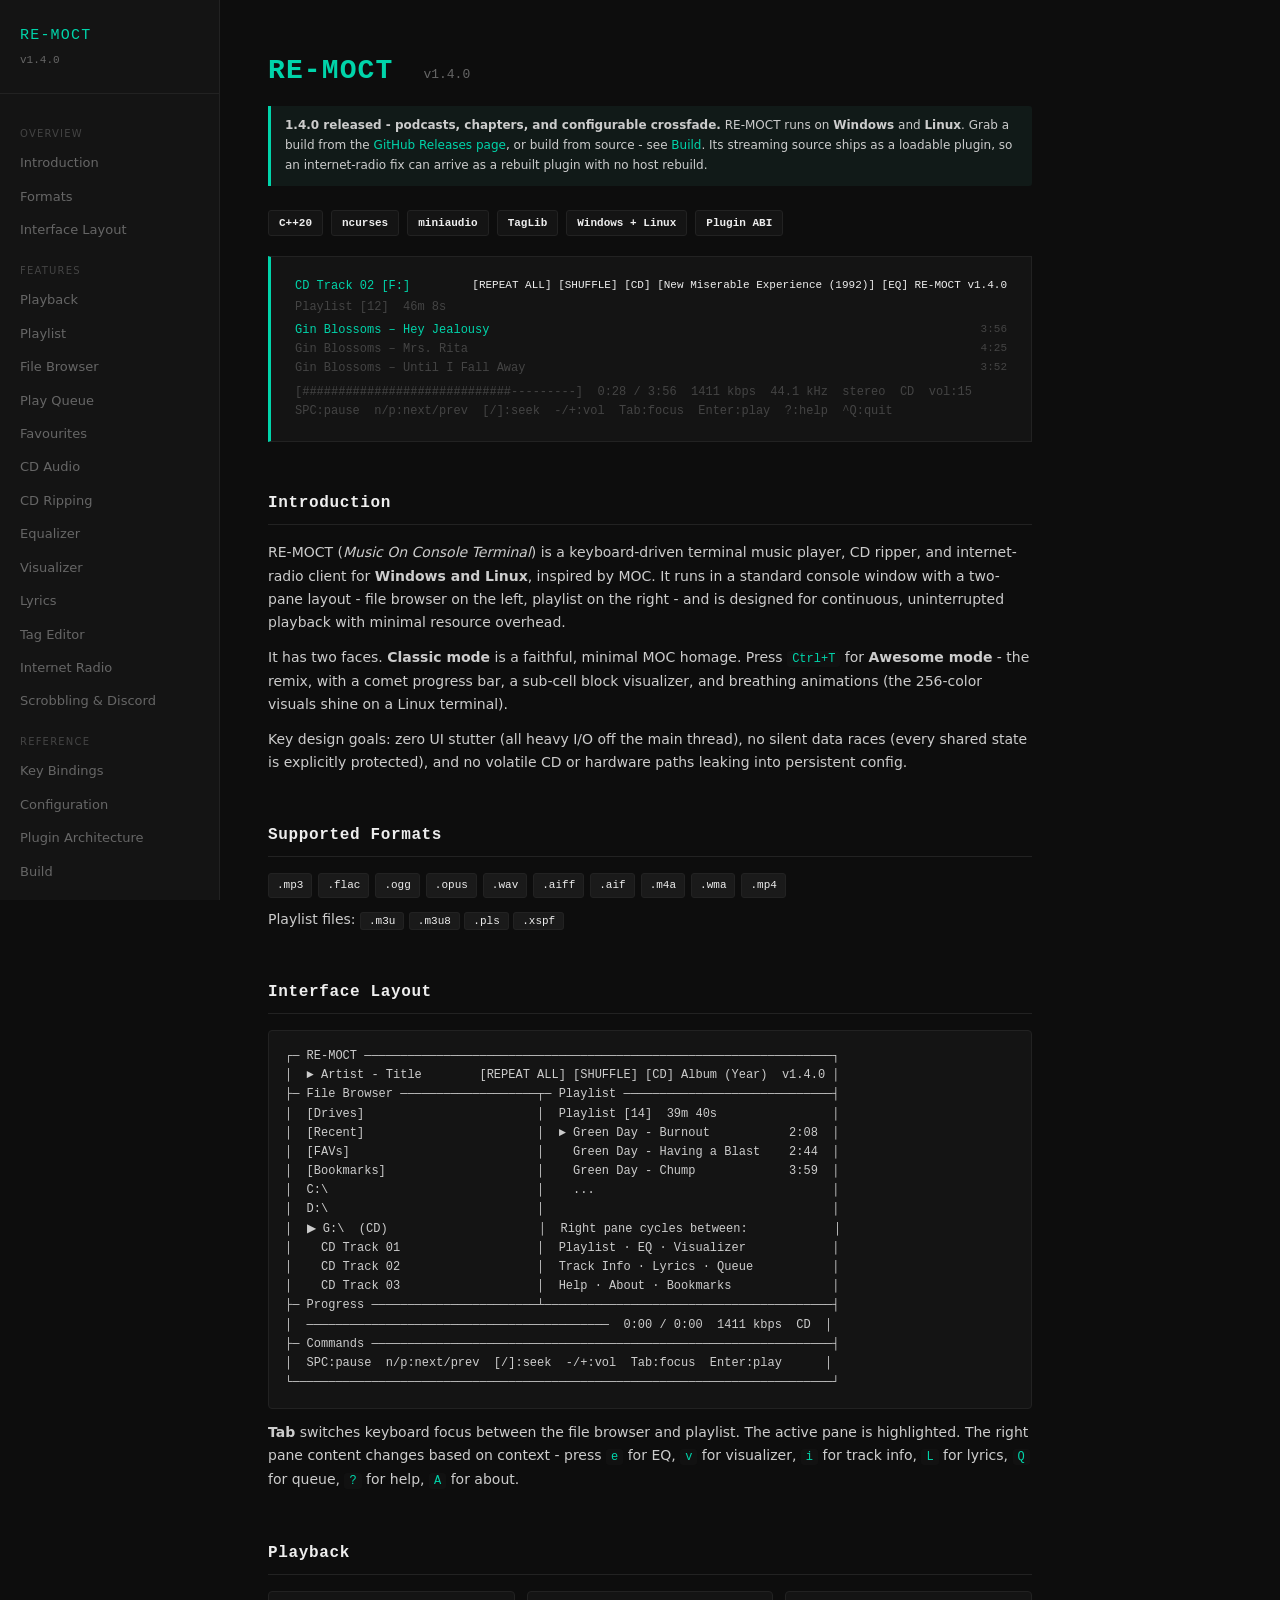
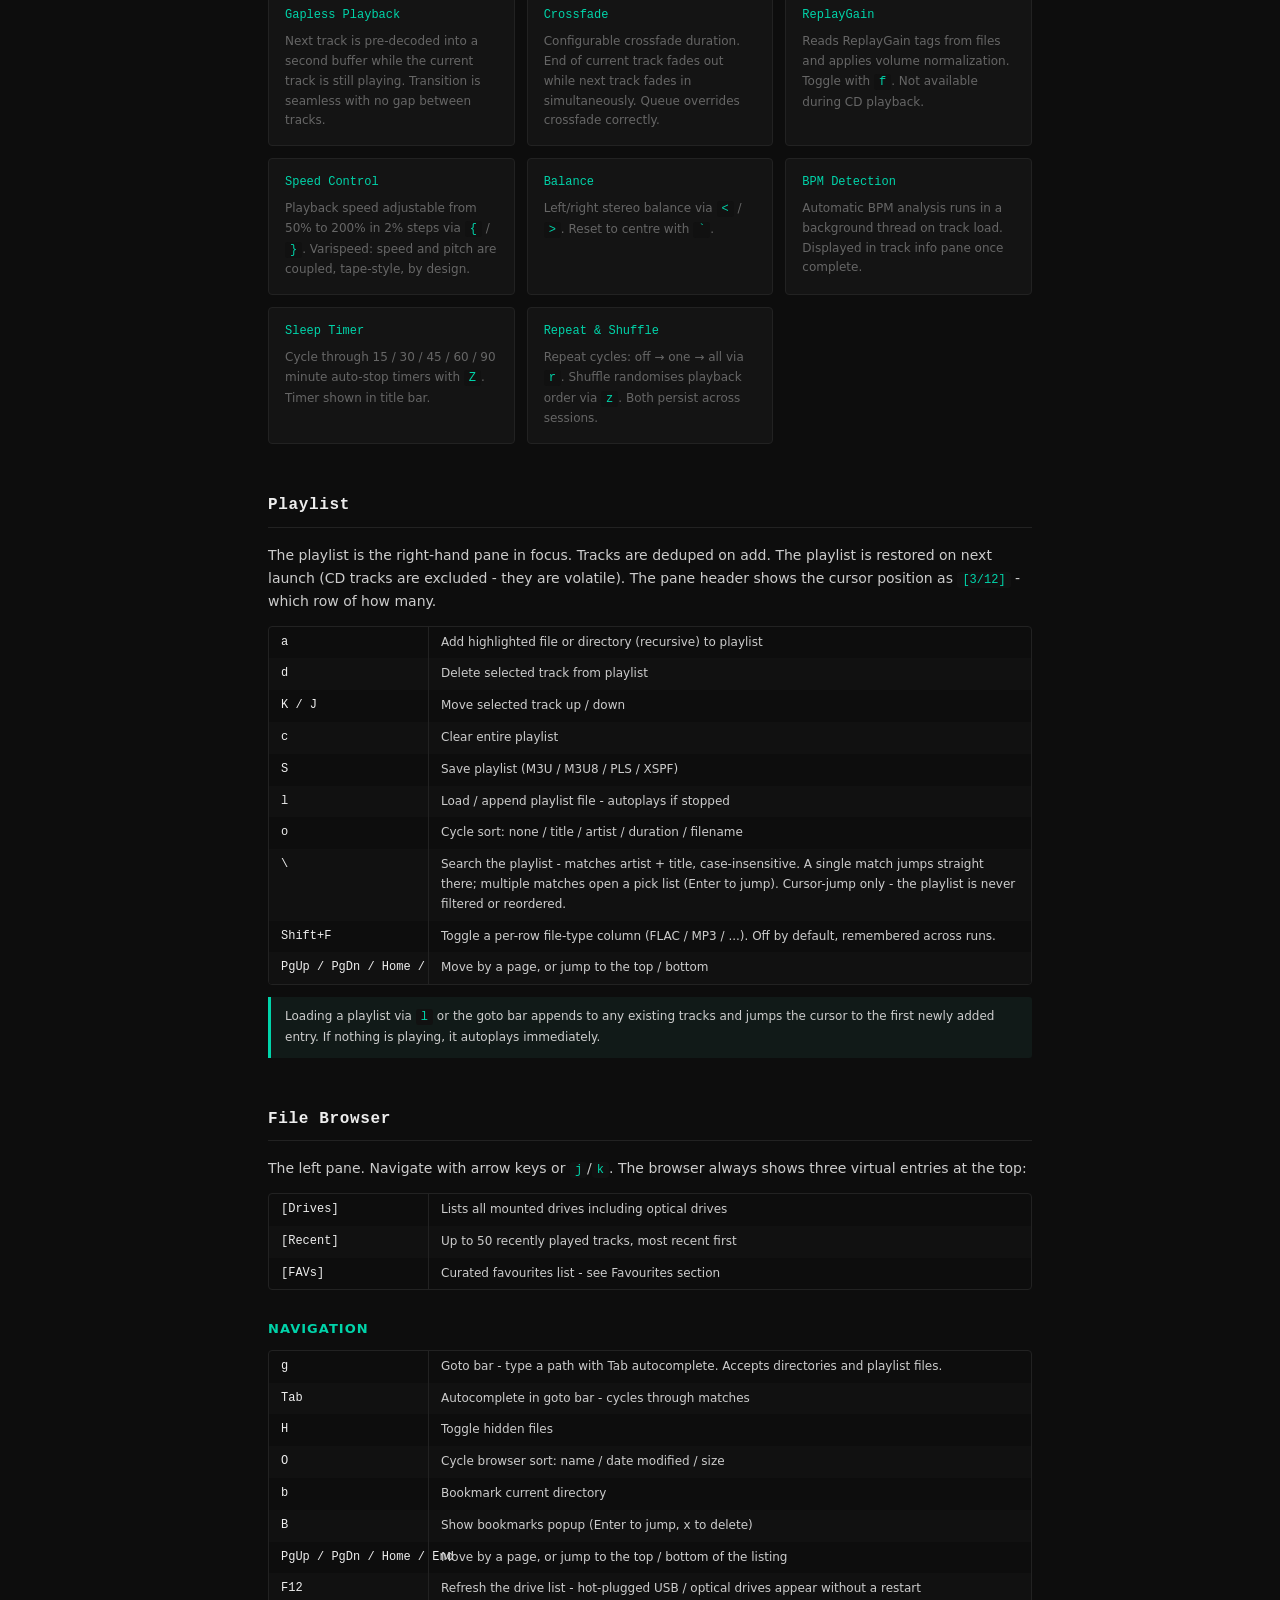
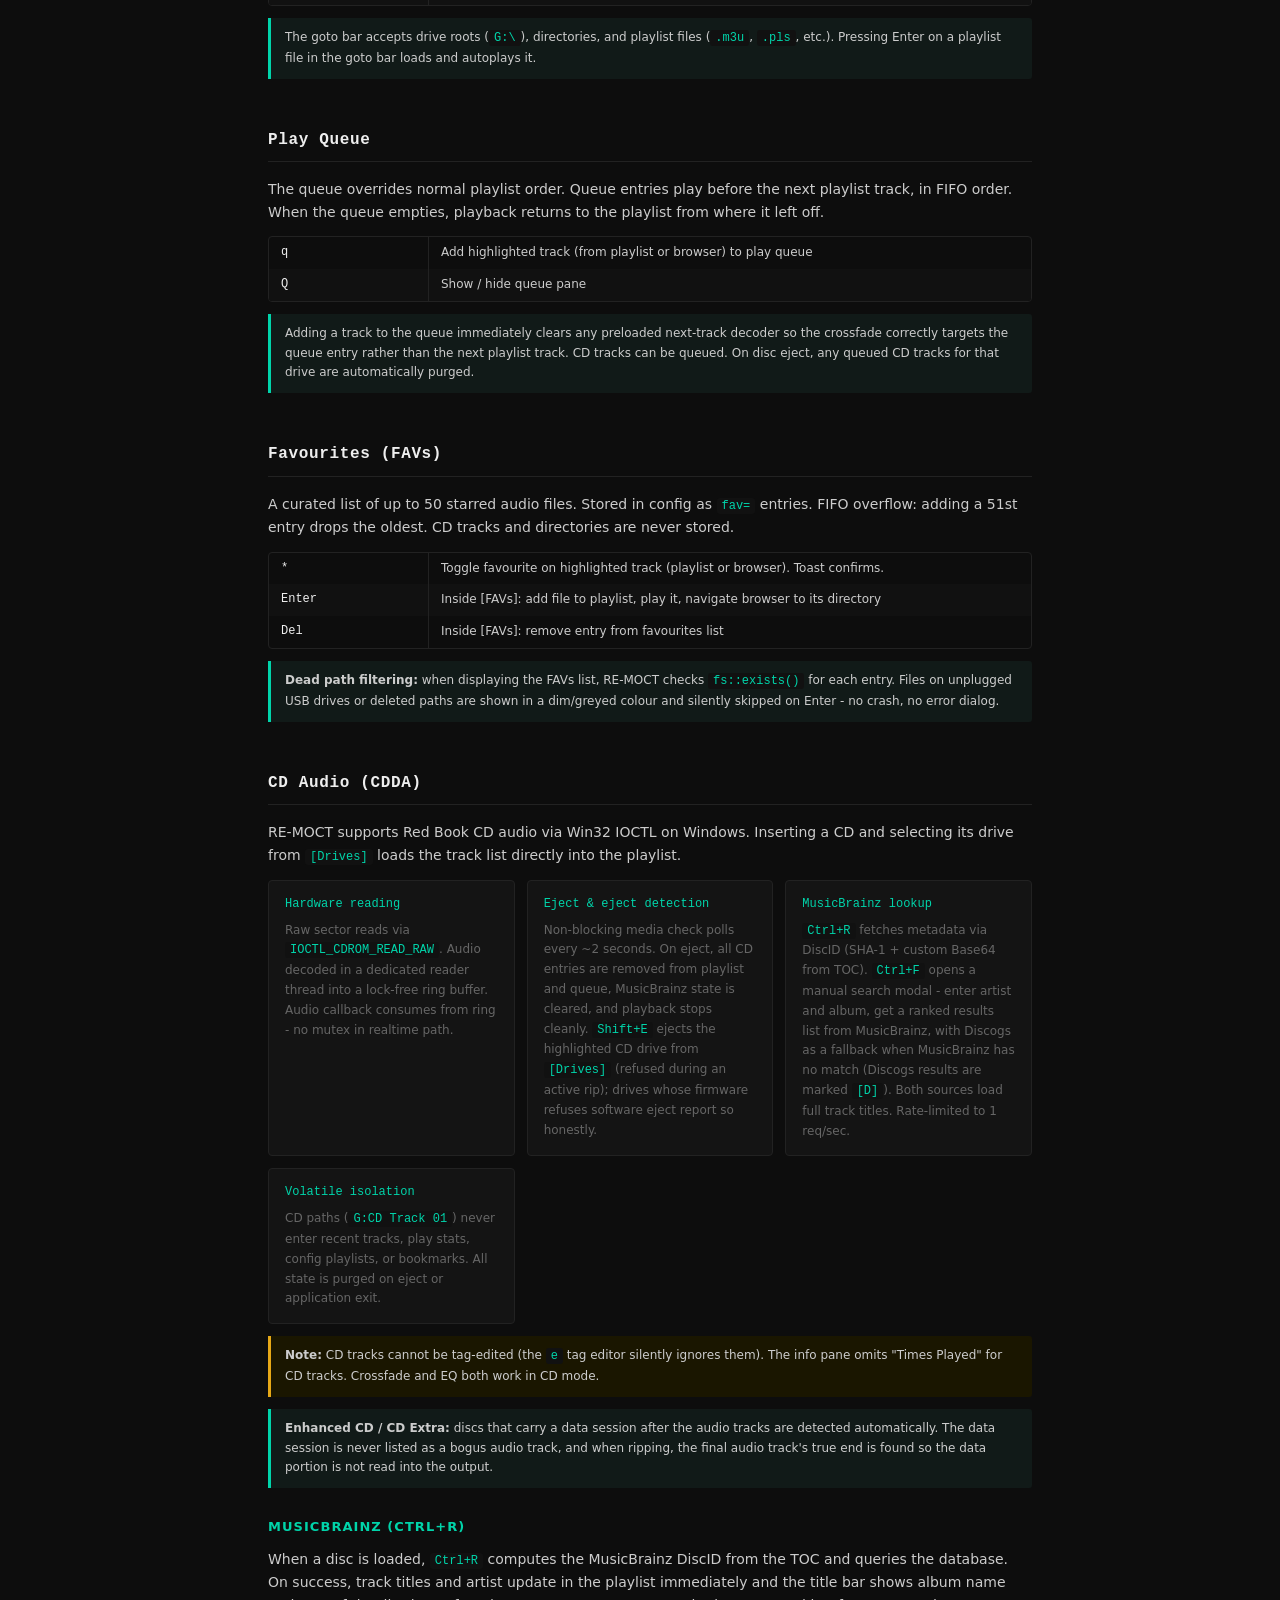
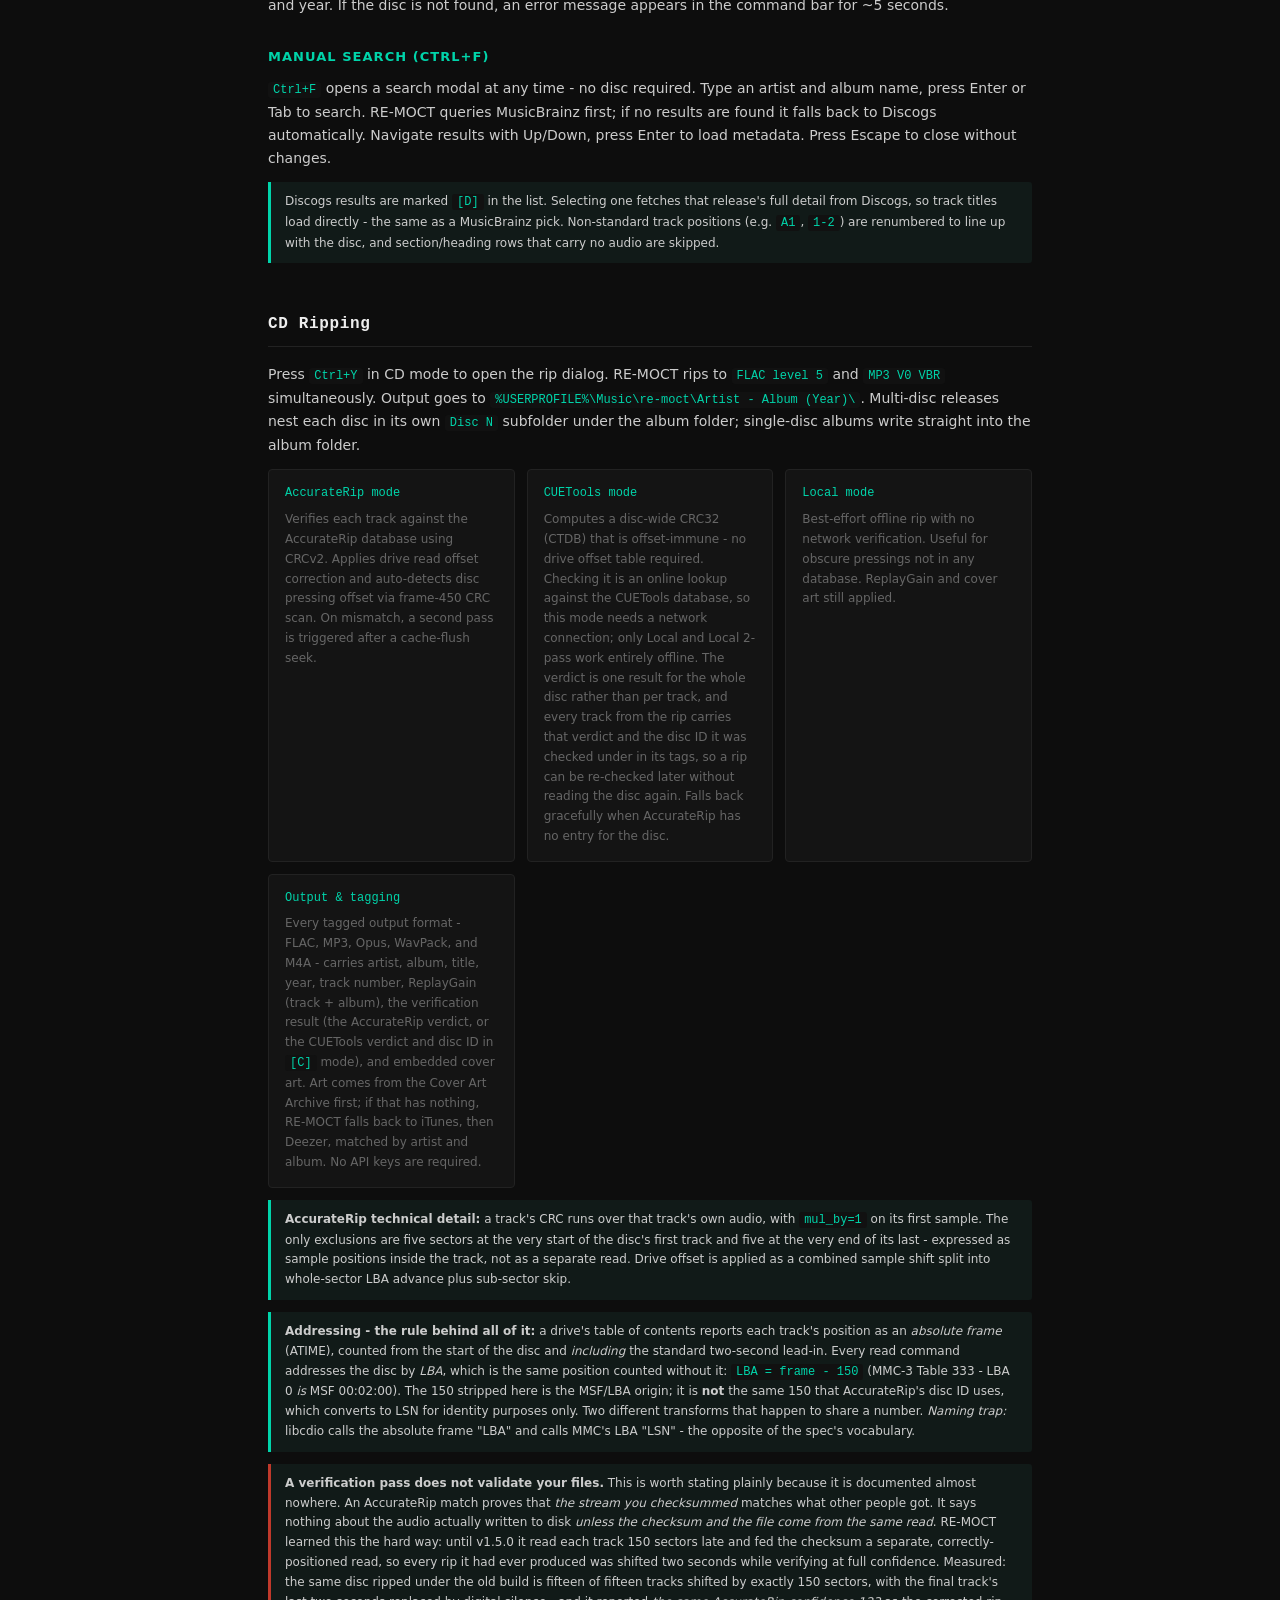
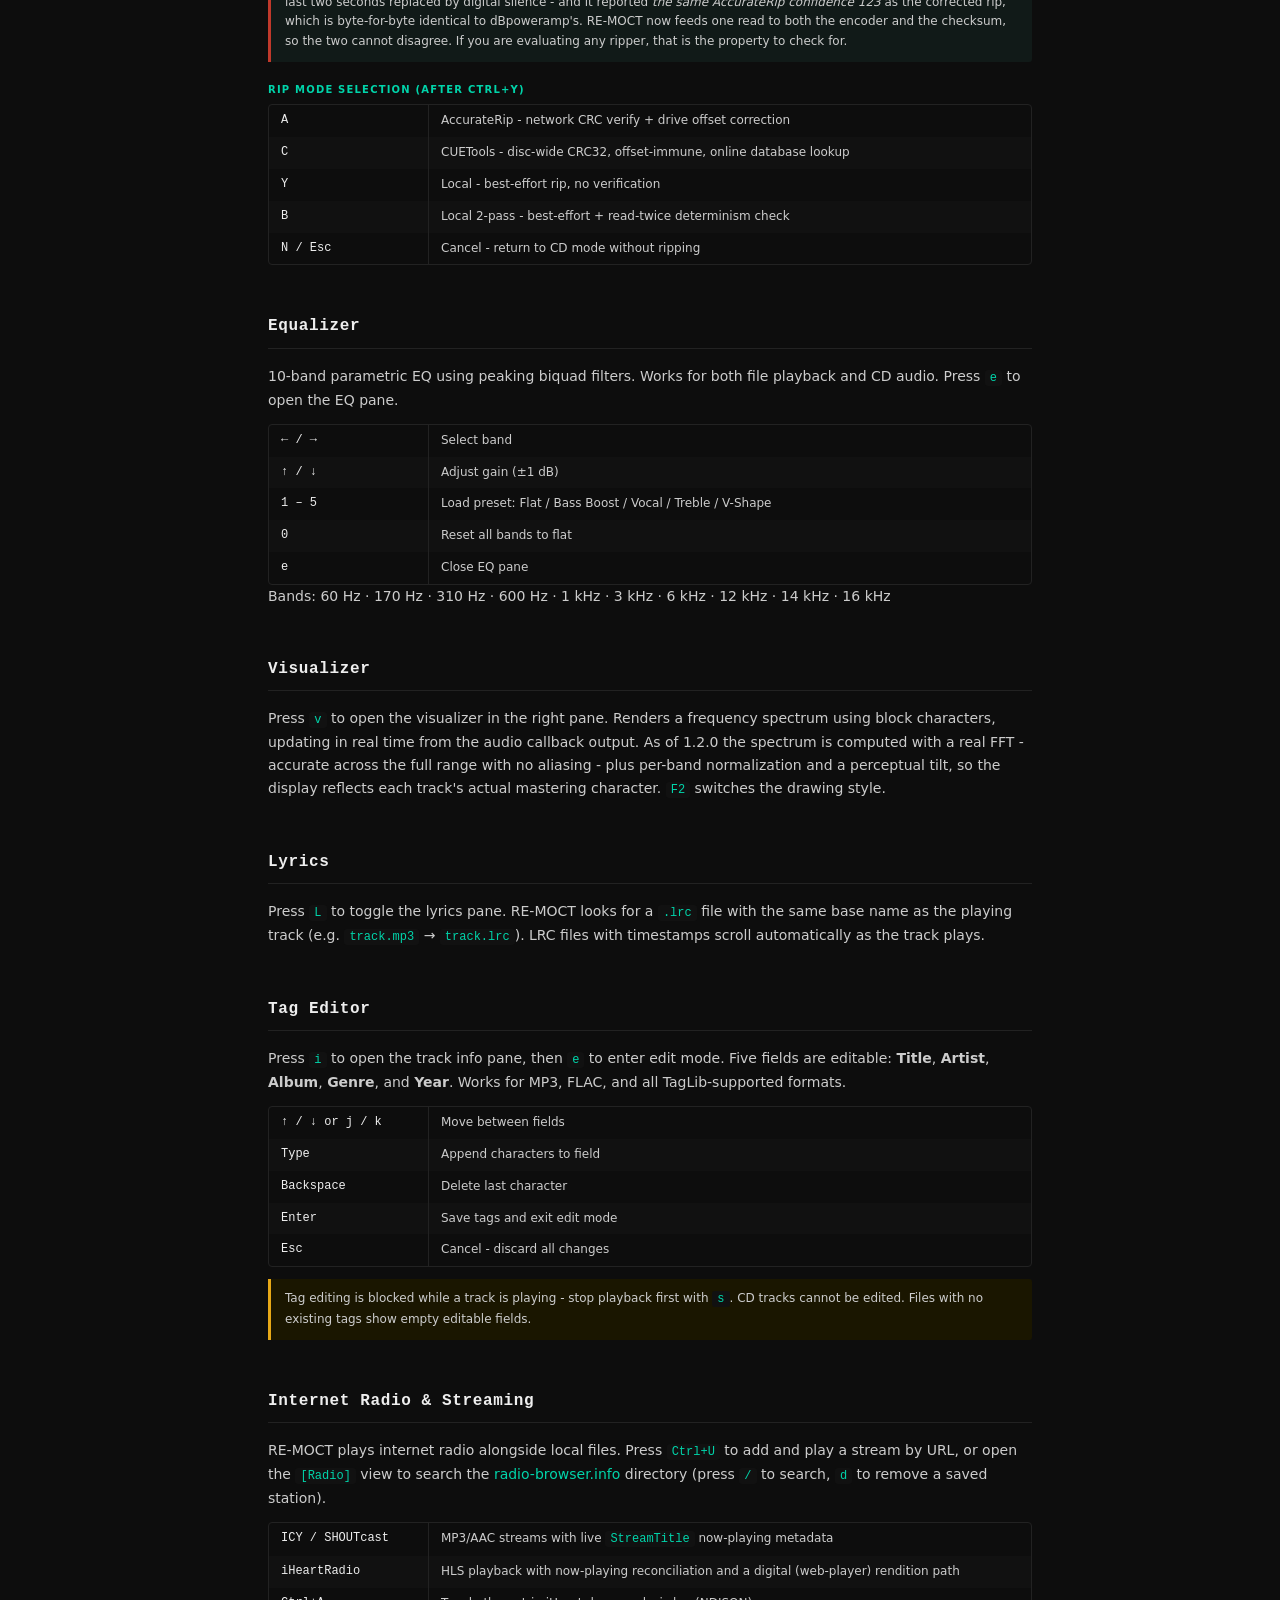
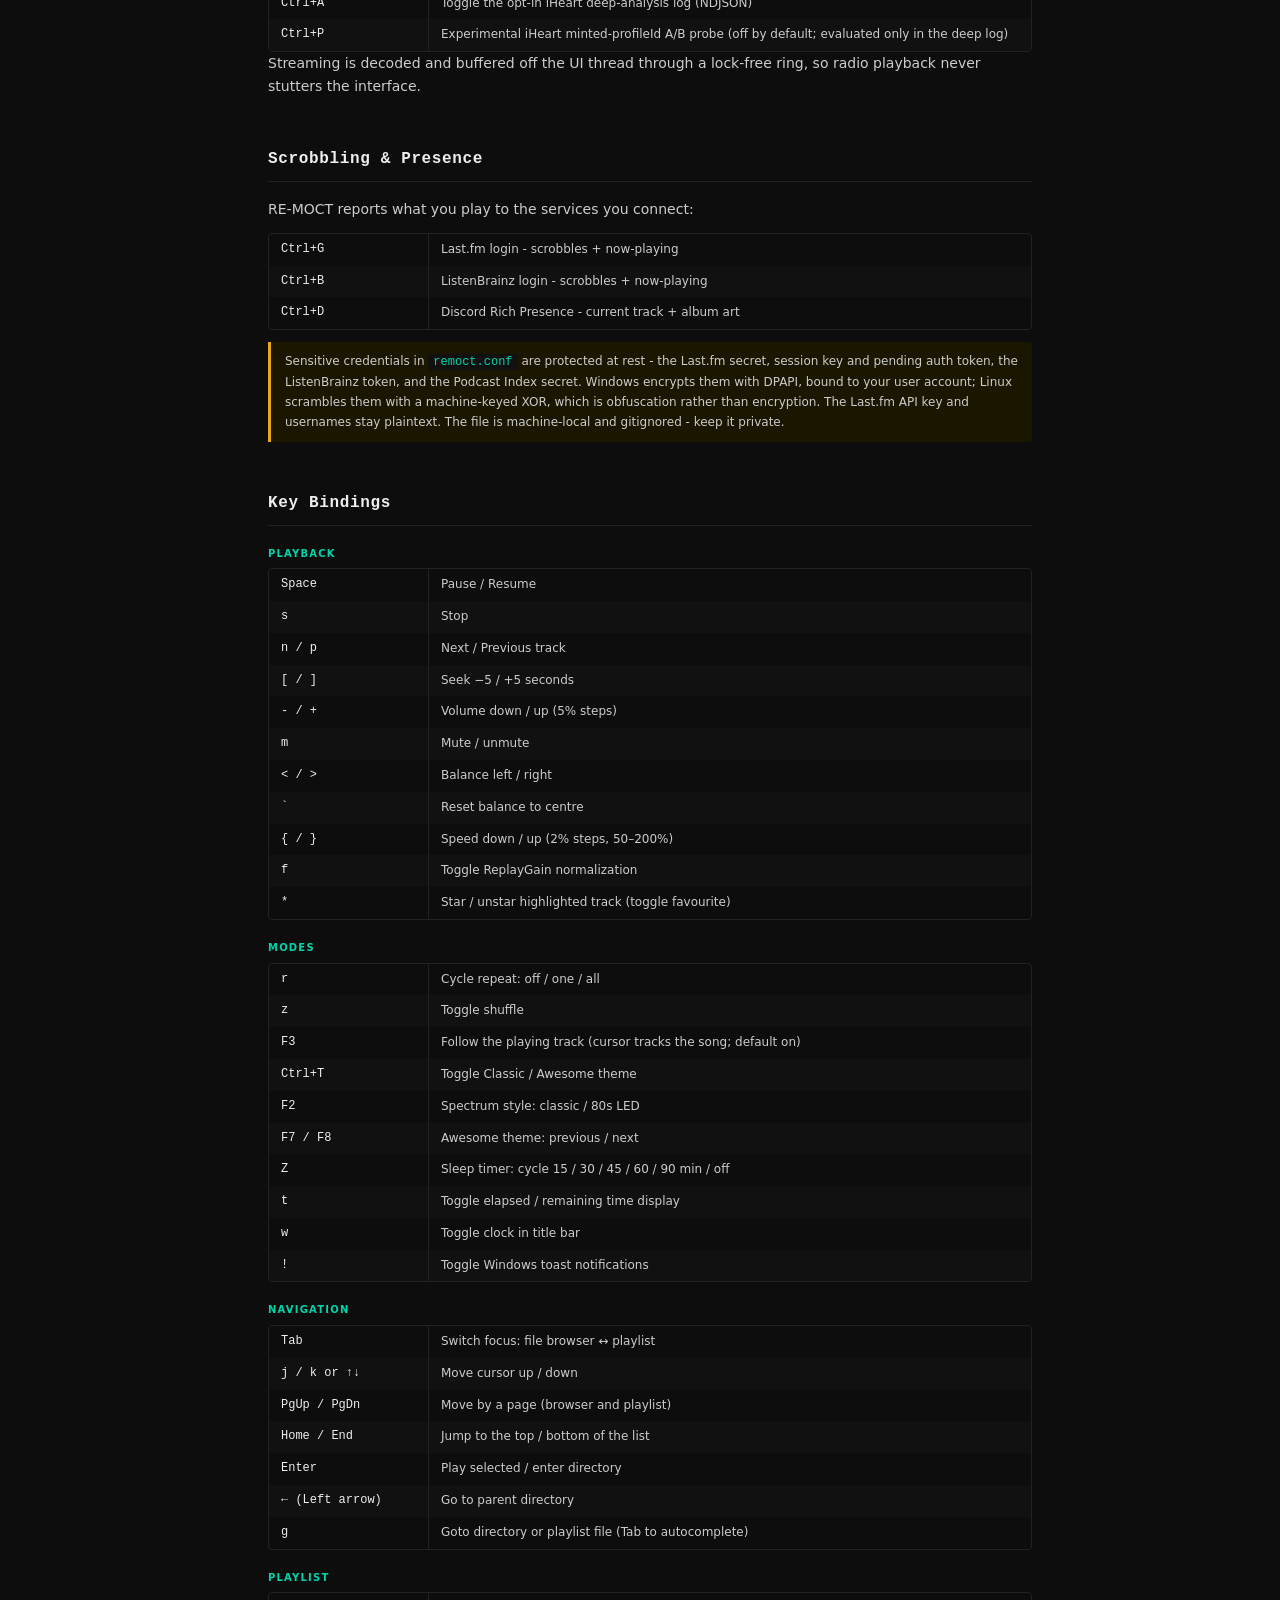
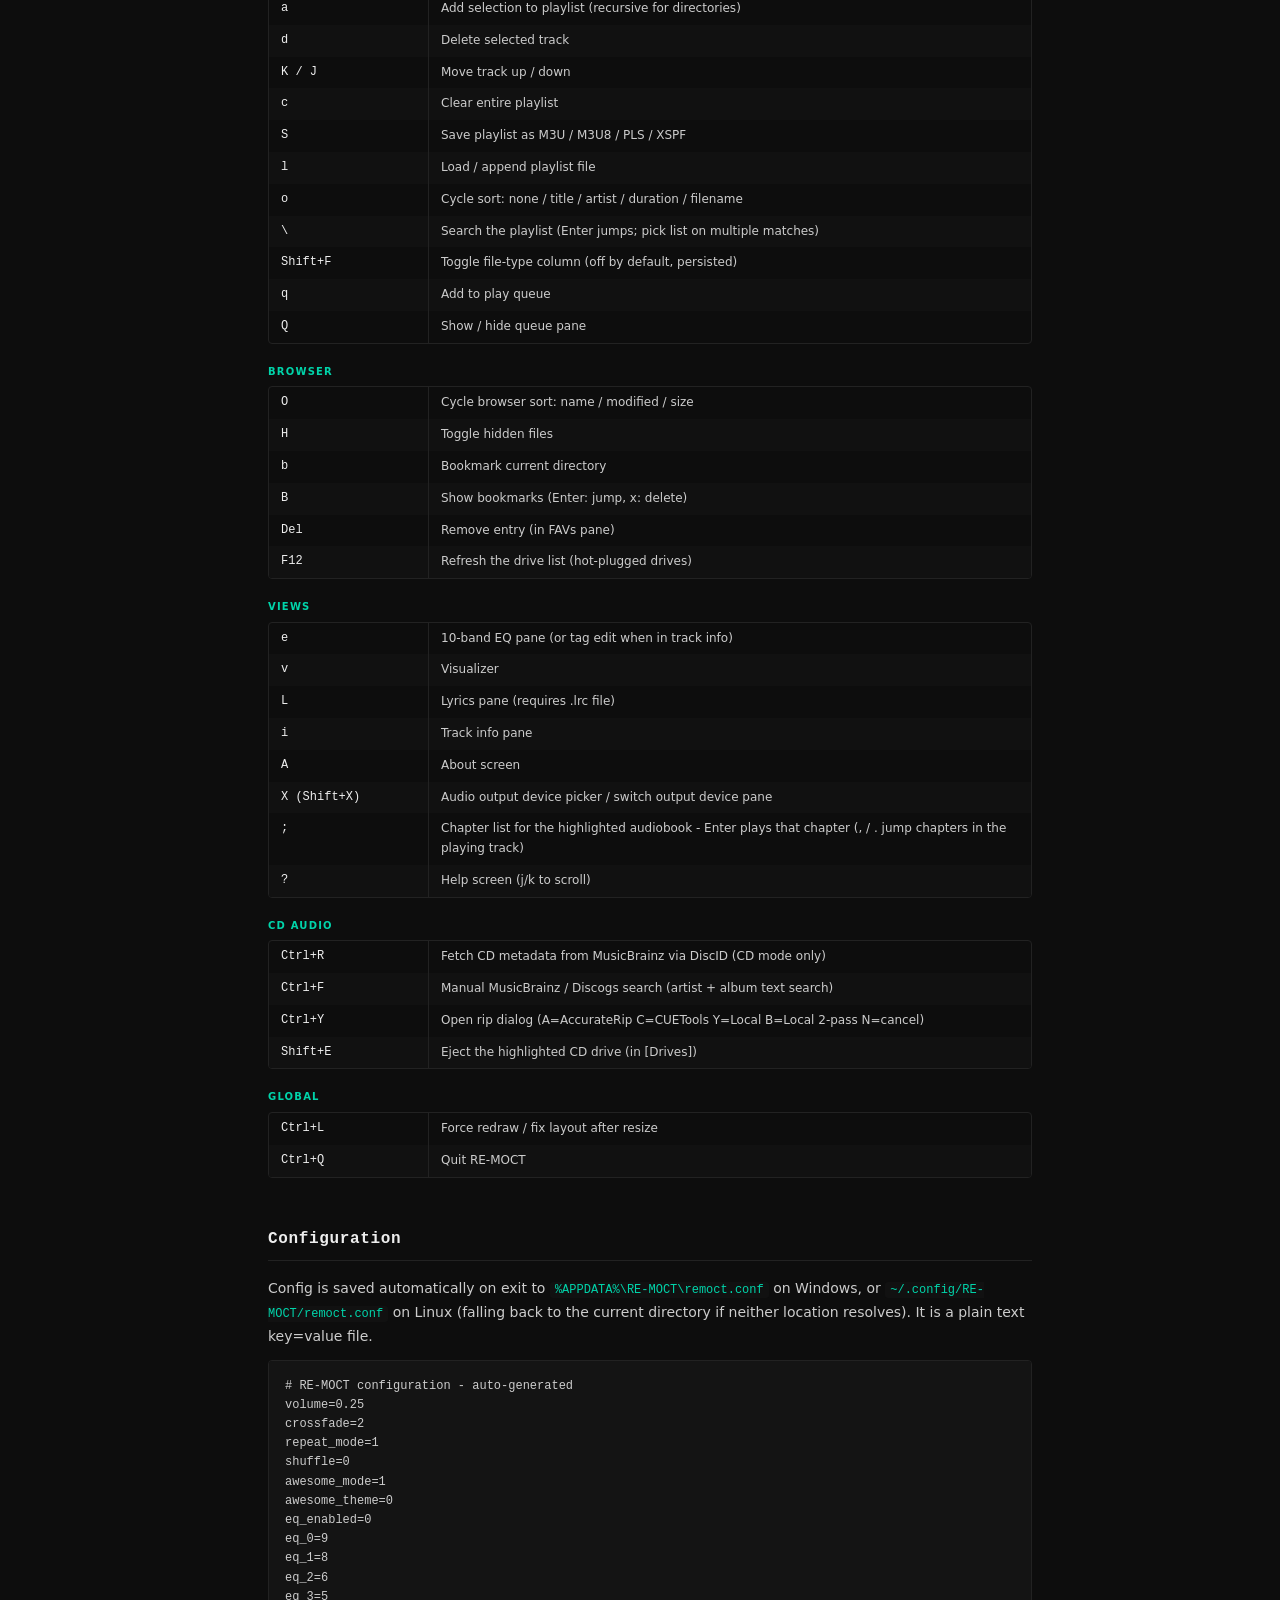
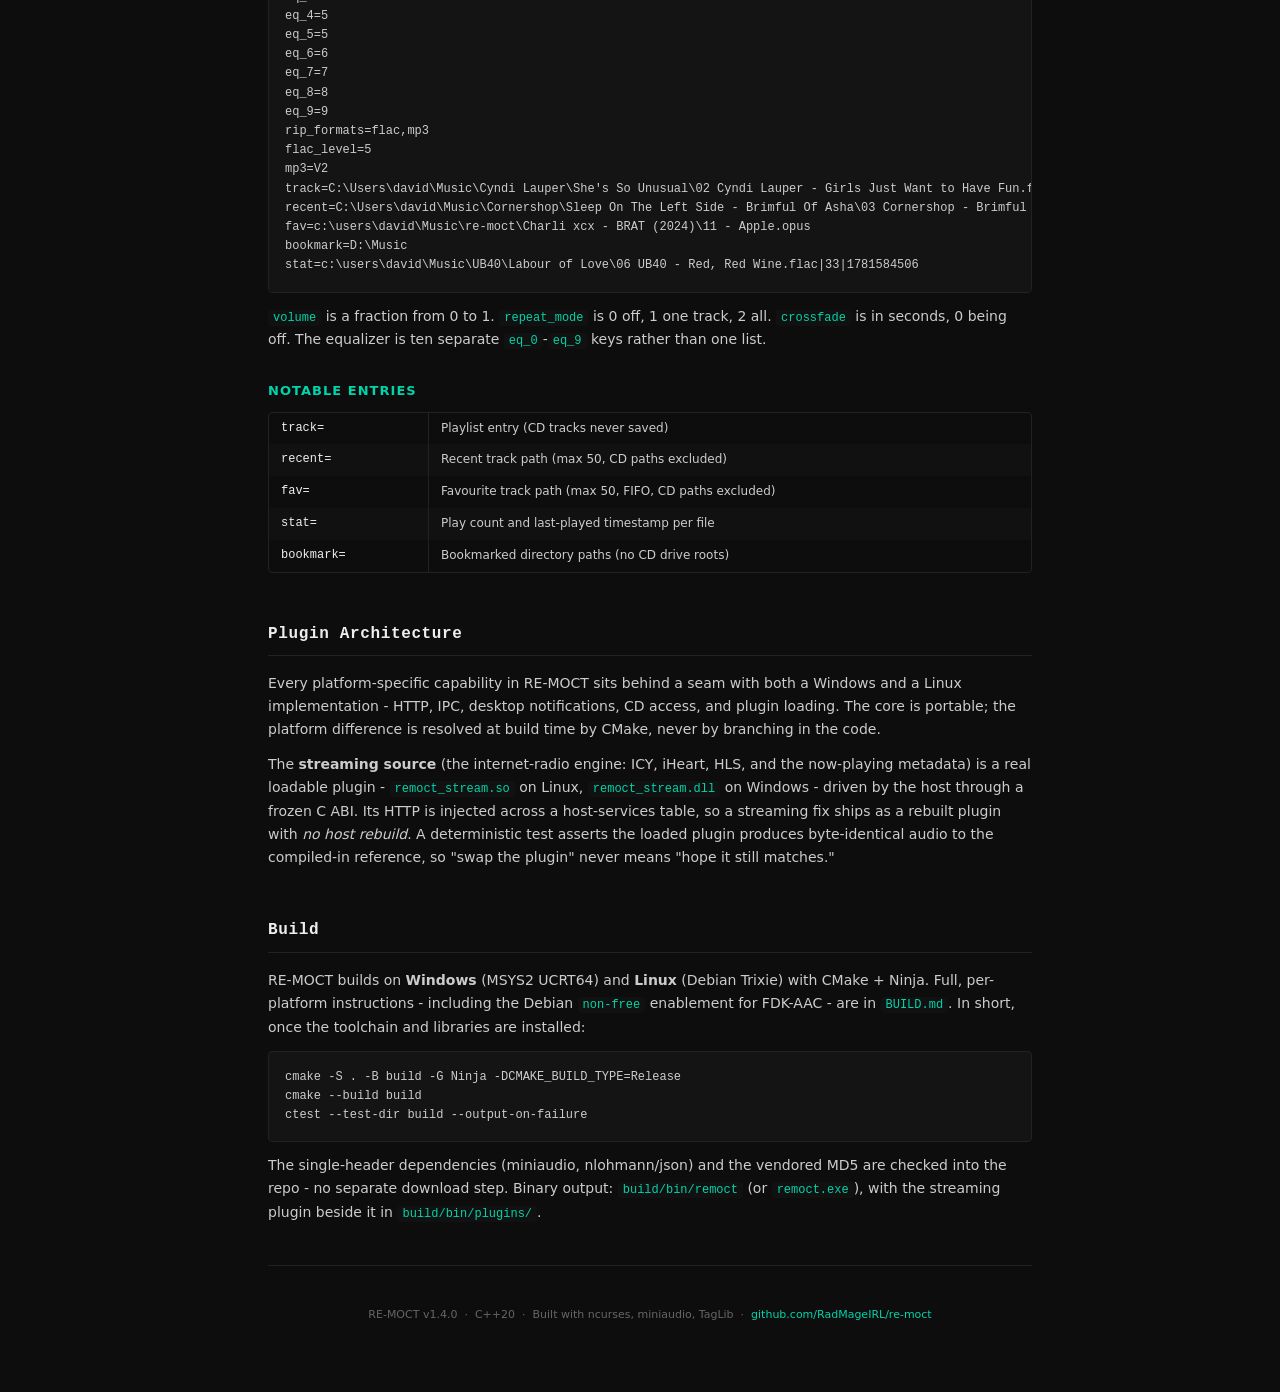
==== commit d7a4ef32: "Say plainly that a verification pass does not validate your files The documentation's AccurateRip no" ====
--- a/docs/index.html
+++ b/docs/index.html
@@ -597,7 +597,11 @@
   </div>
 </div>
 
-<div class="note"><strong>AccurateRip technical detail:</strong> CRCs are computed disc-absolutely - <code>mul_by=1</code> starts at the 150-sector lead-in before each track's nominal LBA. The 150-sector preamble is physically read from disc because it contains real data (not silence) that affects the checksum. Drive offset is applied as a combined sample shift split into whole-sector LBA advance plus sub-sector skip.</div>
+<div class="note"><strong>AccurateRip technical detail:</strong> a track's CRC runs over that track's own audio, with <code>mul_by=1</code> on its first sample. The only exclusions are five sectors at the very start of the disc's first track and five at the very end of its last - expressed as sample positions inside the track, not as a separate read. Drive offset is applied as a combined sample shift split into whole-sector LBA advance plus sub-sector skip.</div>
+
+<div class="note"><strong>Addressing - the rule behind all of it:</strong> a drive's table of contents reports each track's position as an <em>absolute frame</em> (ATIME), counted from the start of the disc and <em>including</em> the standard two-second lead-in. Every read command addresses the disc by <em>LBA</em>, which is the same position counted without it: <code>LBA = frame - 150</code> (MMC-3 Table 333 - LBA 0 <em>is</em> MSF 00:02:00). The 150 stripped here is the MSF/LBA origin; it is <strong>not</strong> the same 150 that AccurateRip's disc ID uses, which converts to LSN for identity purposes only. Two different transforms that happen to share a number. <em>Naming trap:</em> libcdio calls the absolute frame "LBA" and calls MMC's LBA "LSN" - the opposite of the spec's vocabulary.</div>
+
+<div class="note" style="border-left-color:#c0392b"><strong>A verification pass does not validate your files.</strong> This is worth stating plainly because it is documented almost nowhere. An AccurateRip match proves that <em>the stream you checksummed</em> matches what other people got. It says nothing about the audio actually written to disk <em>unless the checksum and the file come from the same read</em>. RE-MOCT learned this the hard way: until v1.5.0 it read each track 150 sectors late and fed the checksum a separate, correctly-positioned read, so every rip it had ever produced was shifted two seconds while verifying at full confidence. Measured: the same disc ripped under the old build is fifteen of fifteen tracks shifted by exactly 150 sectors, with the final track's last two seconds replaced by digital silence - and it reported <em>the same AccurateRip confidence 123</em> as the corrected rip, which is byte-for-byte identical to dBpoweramp's. RE-MOCT now feeds one read to both the encoder and the checksum, so the two cannot disagree. If you are evaluating any ripper, that is the property to check for.</div>
 
 <div class="kb-group">Rip mode selection (after Ctrl+Y)</div>
 <div class="kb">
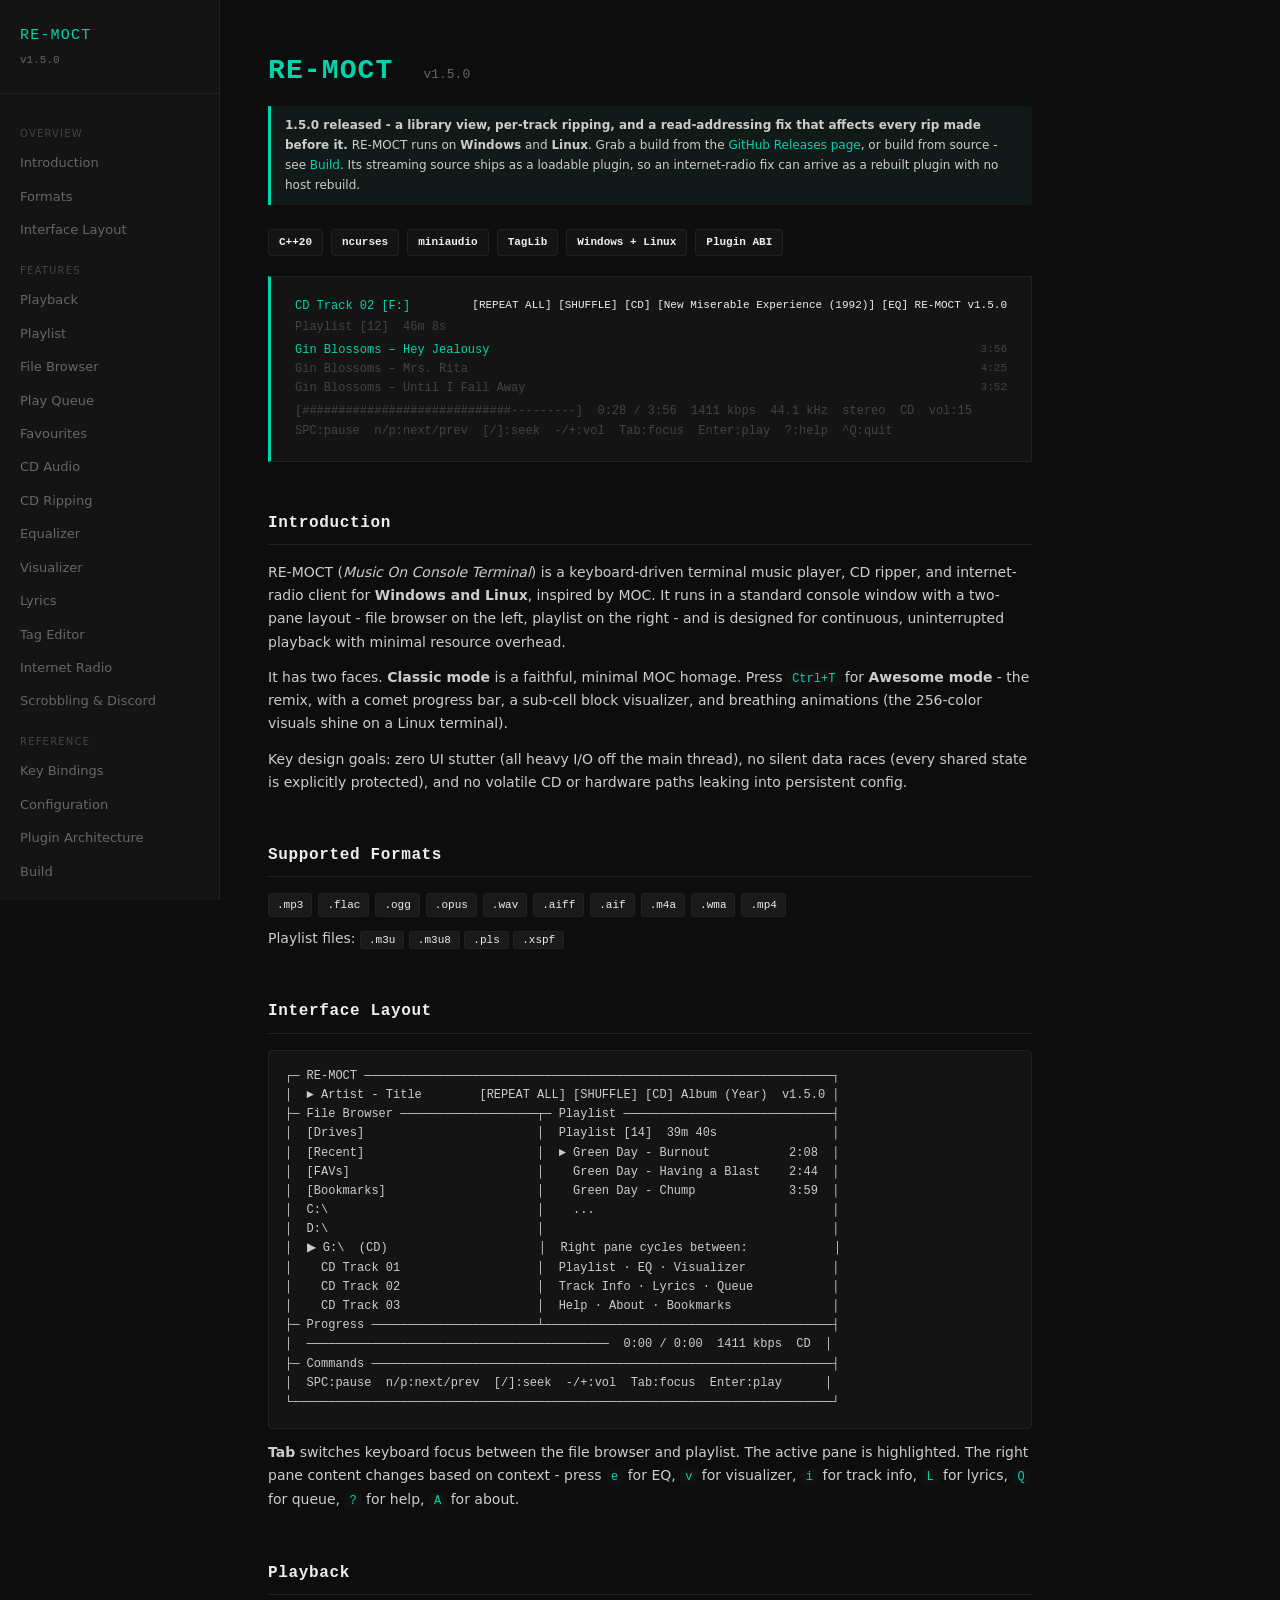
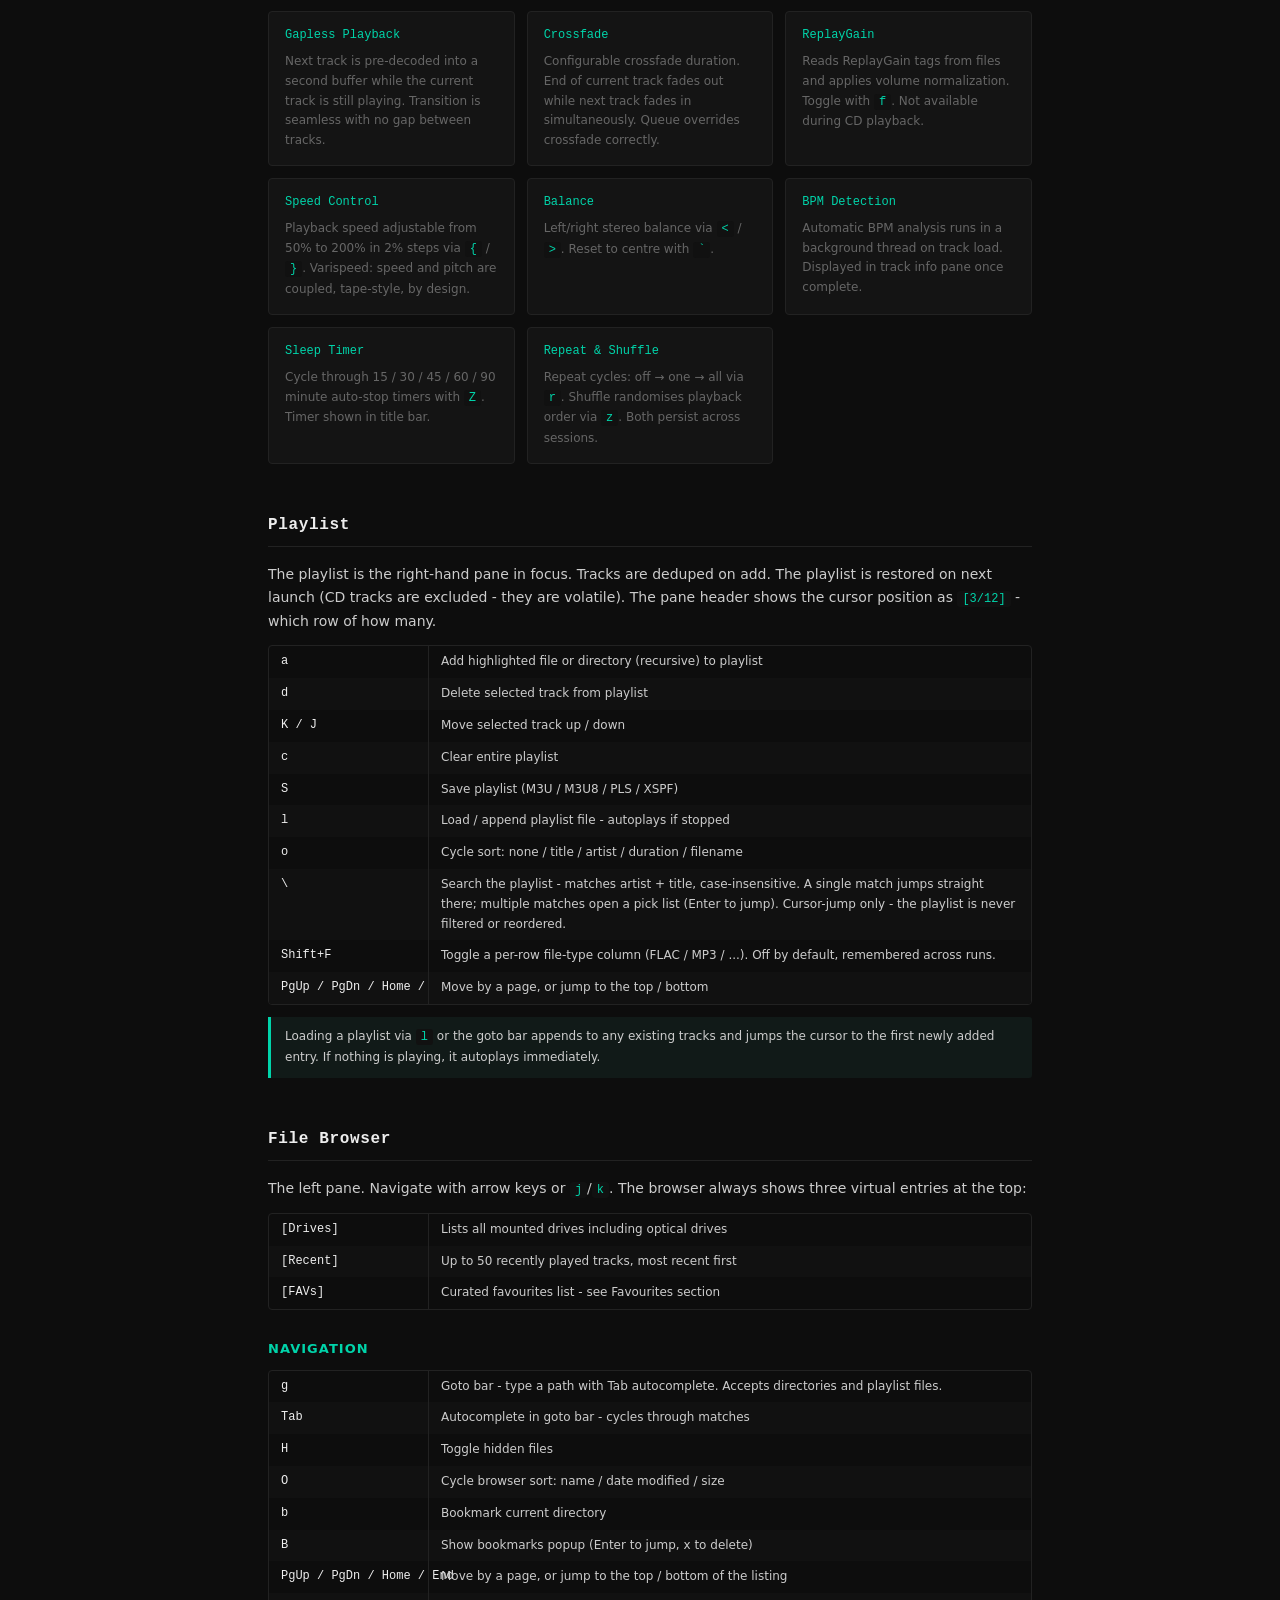
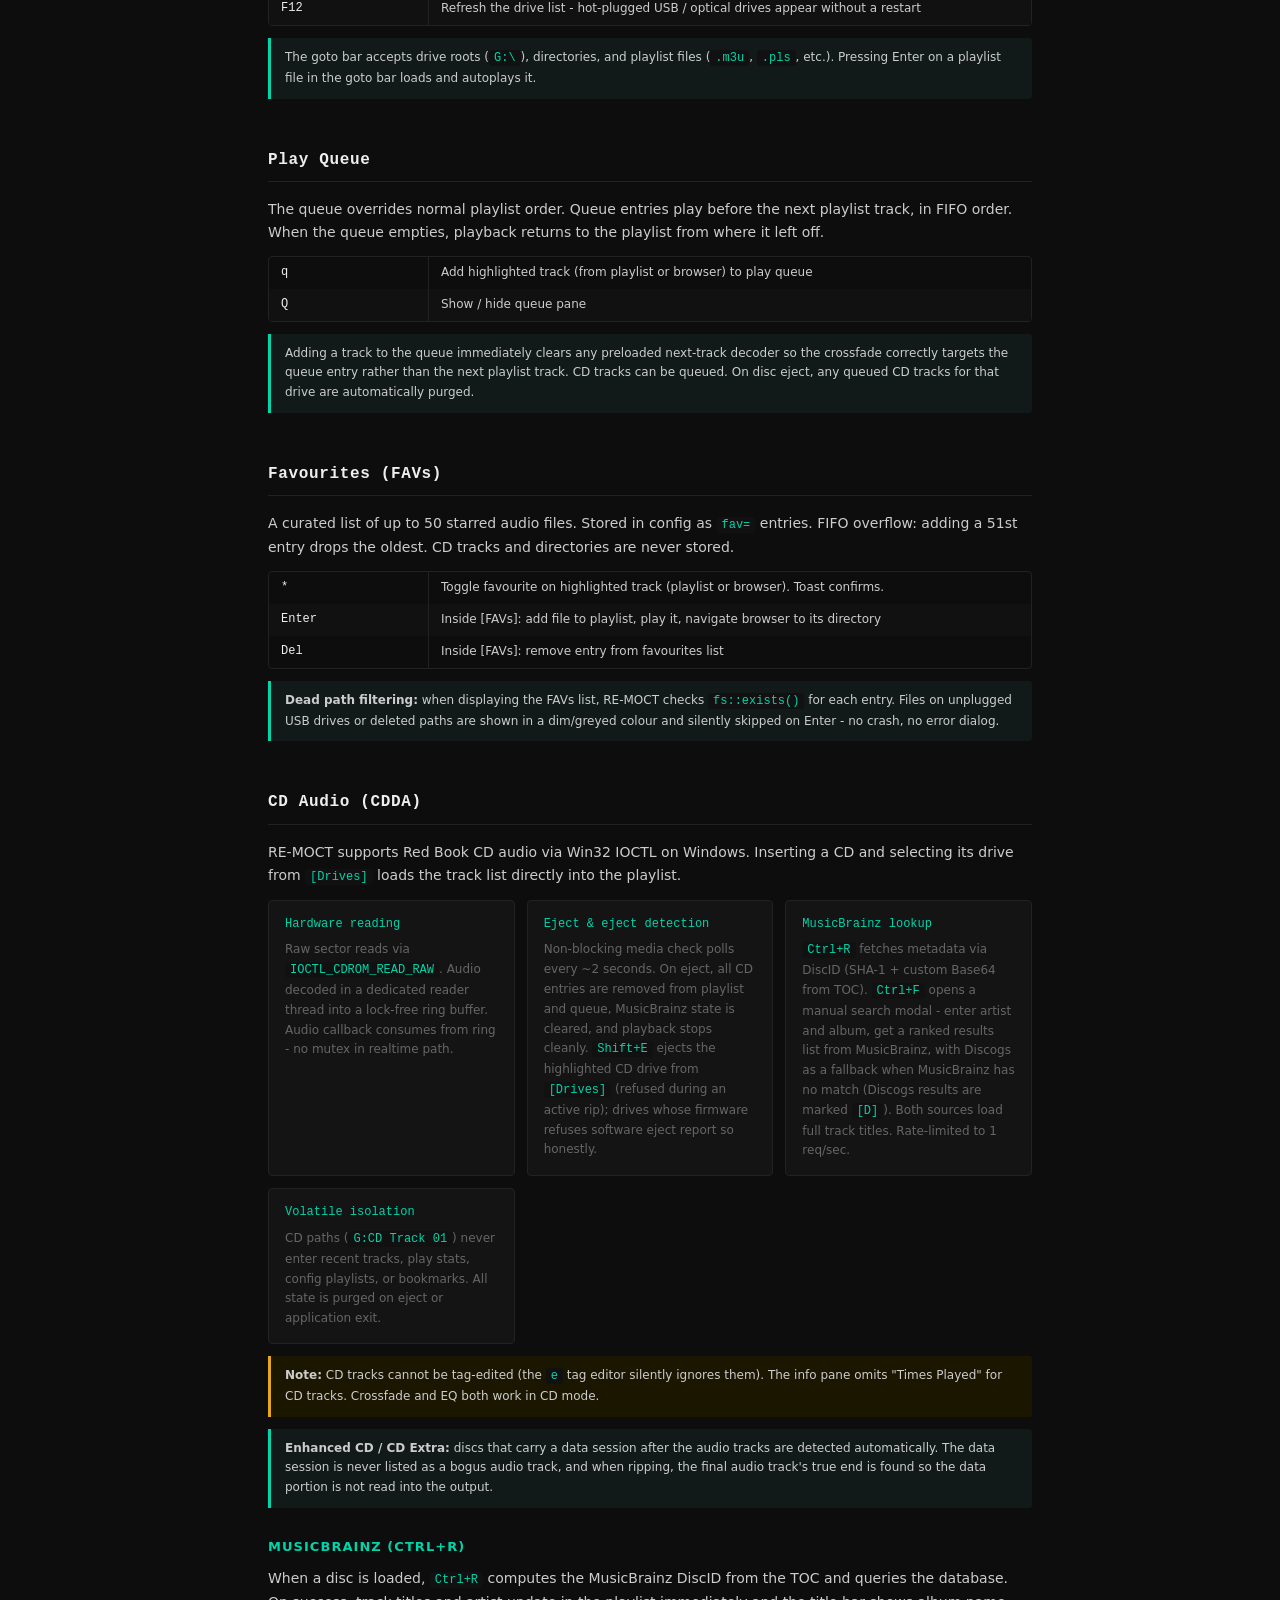
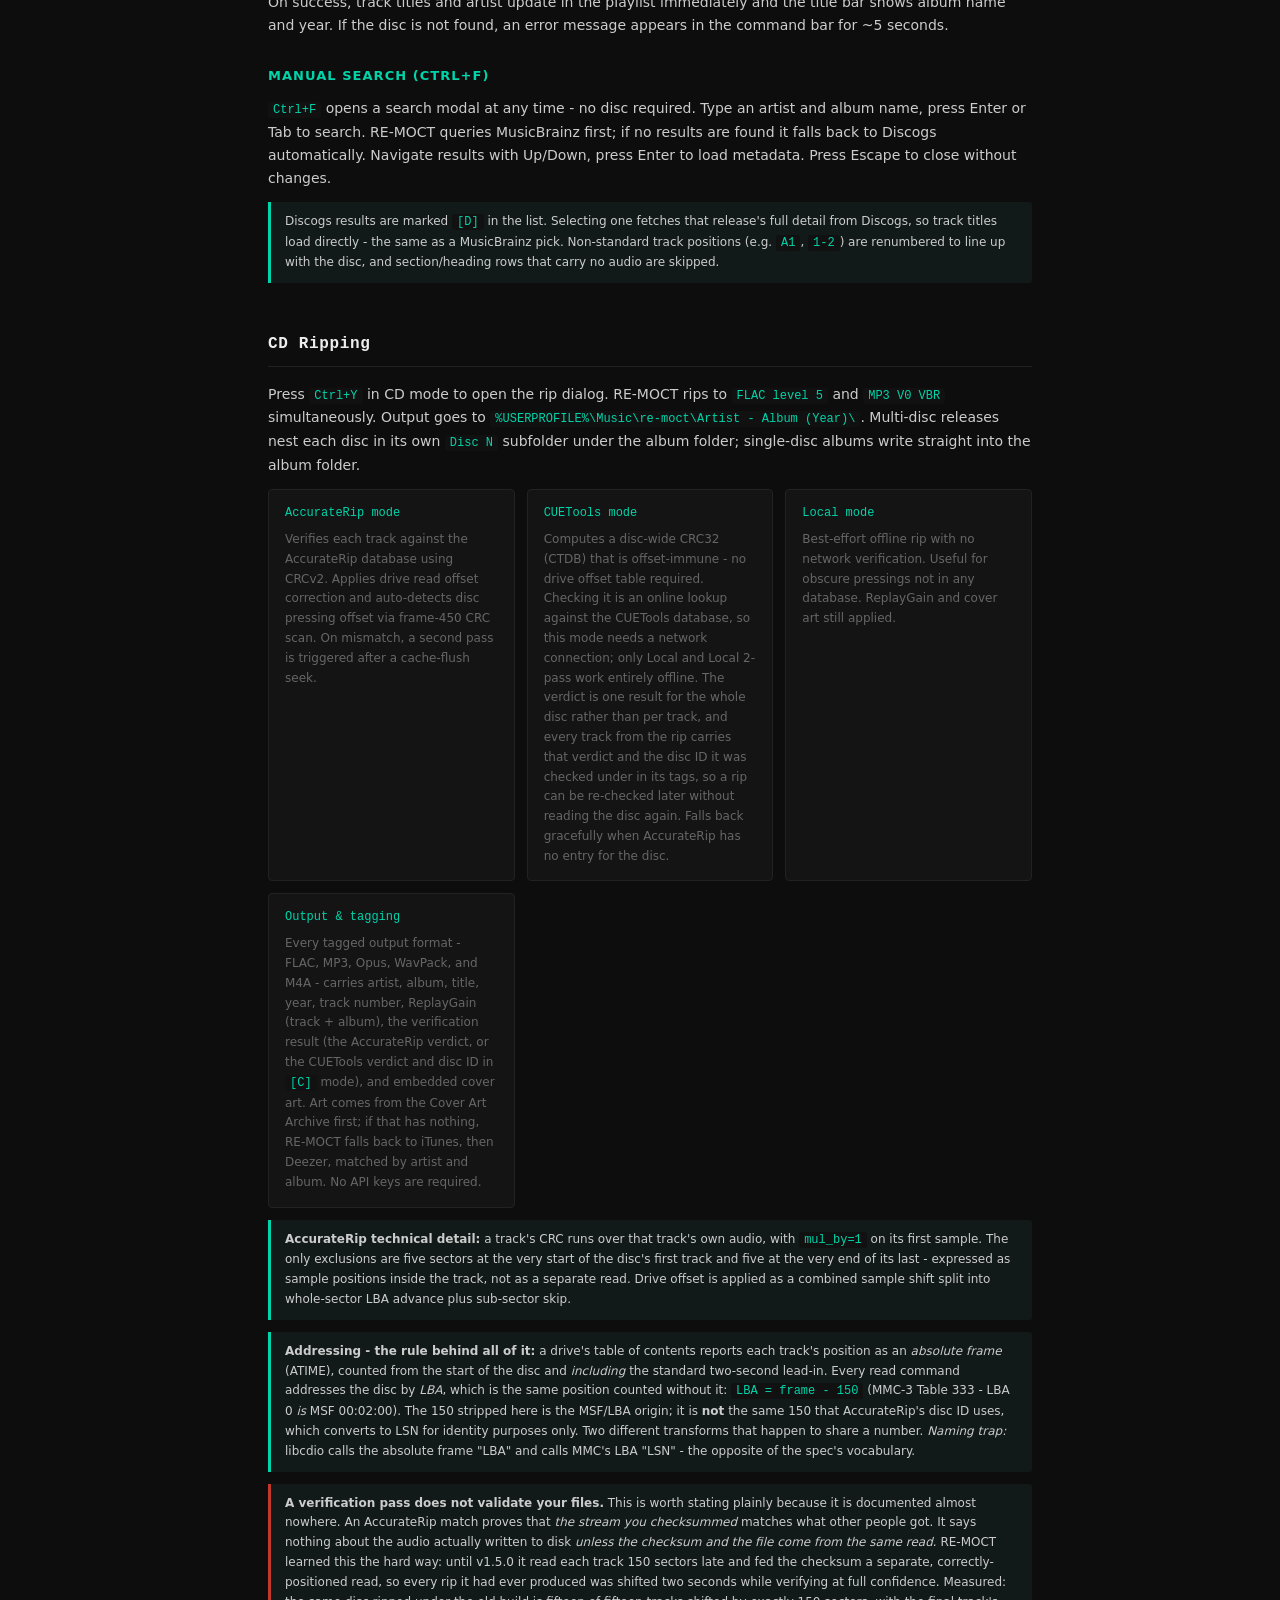
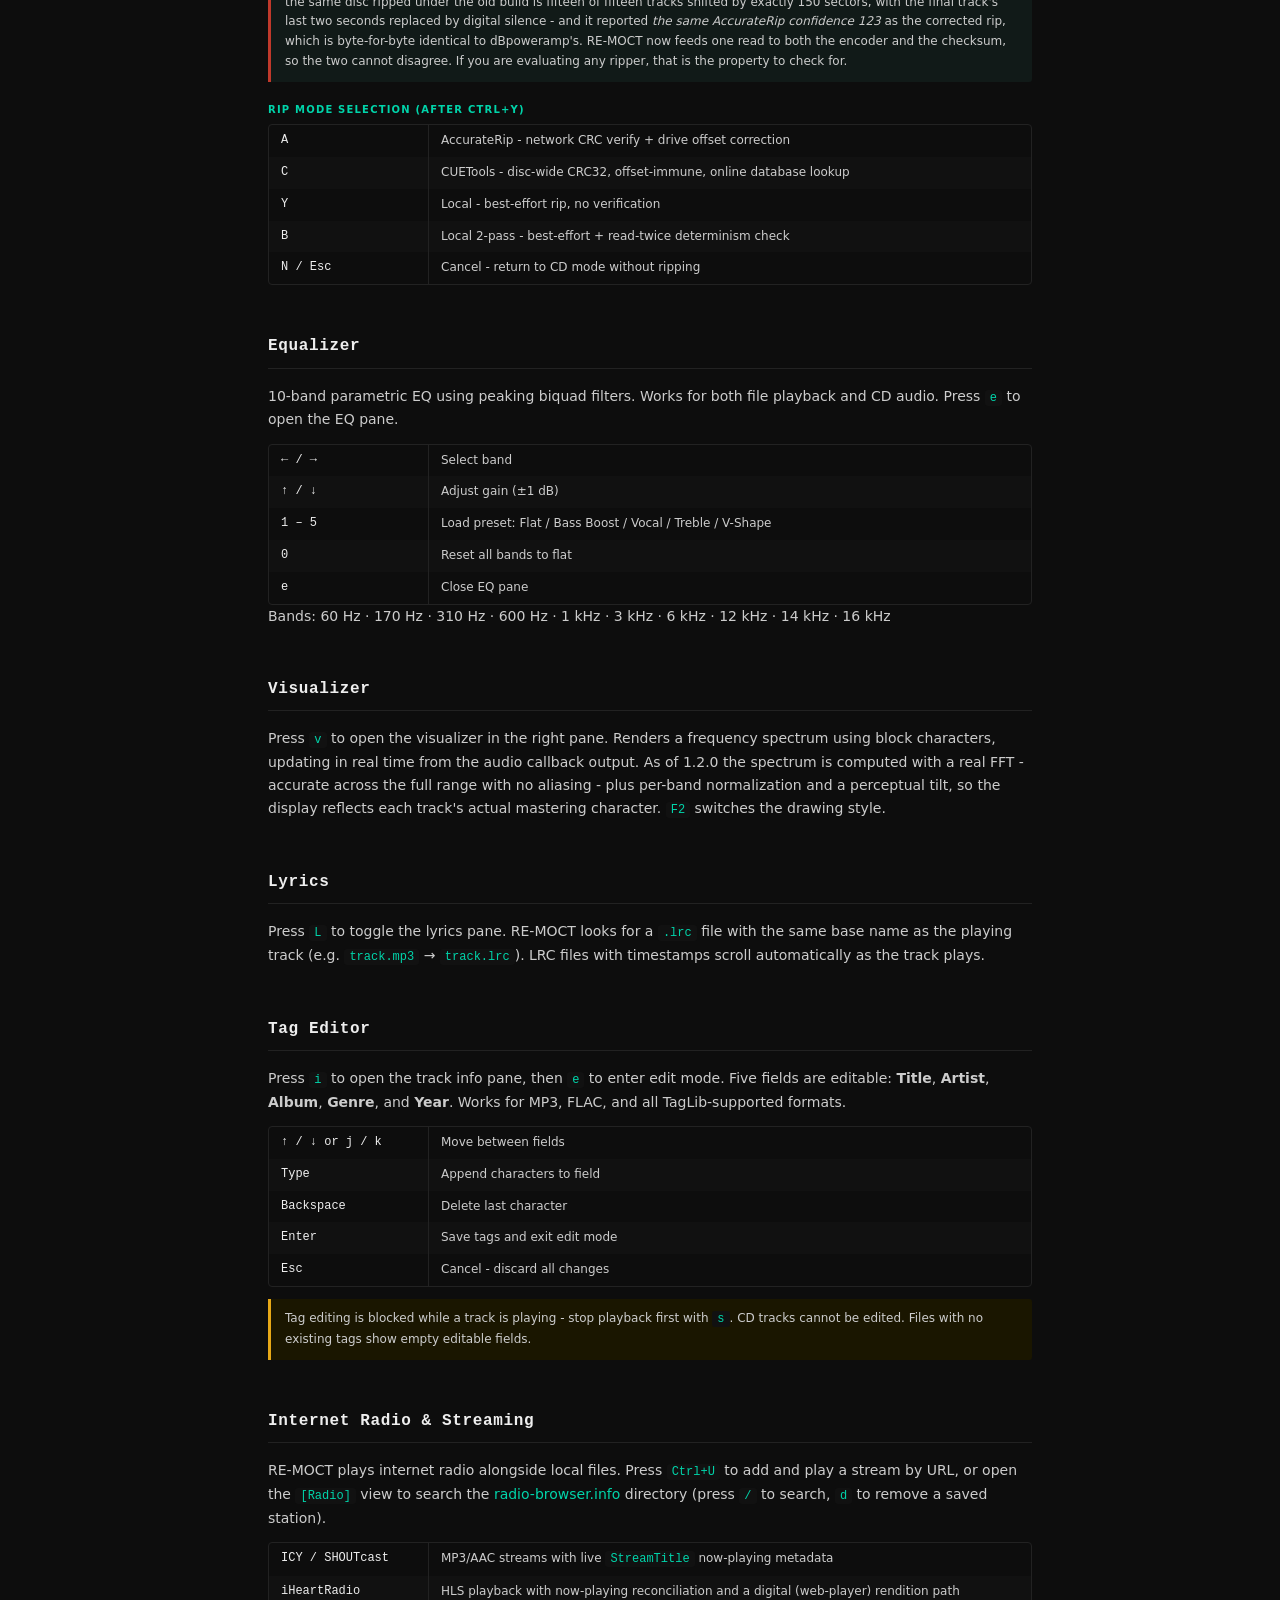
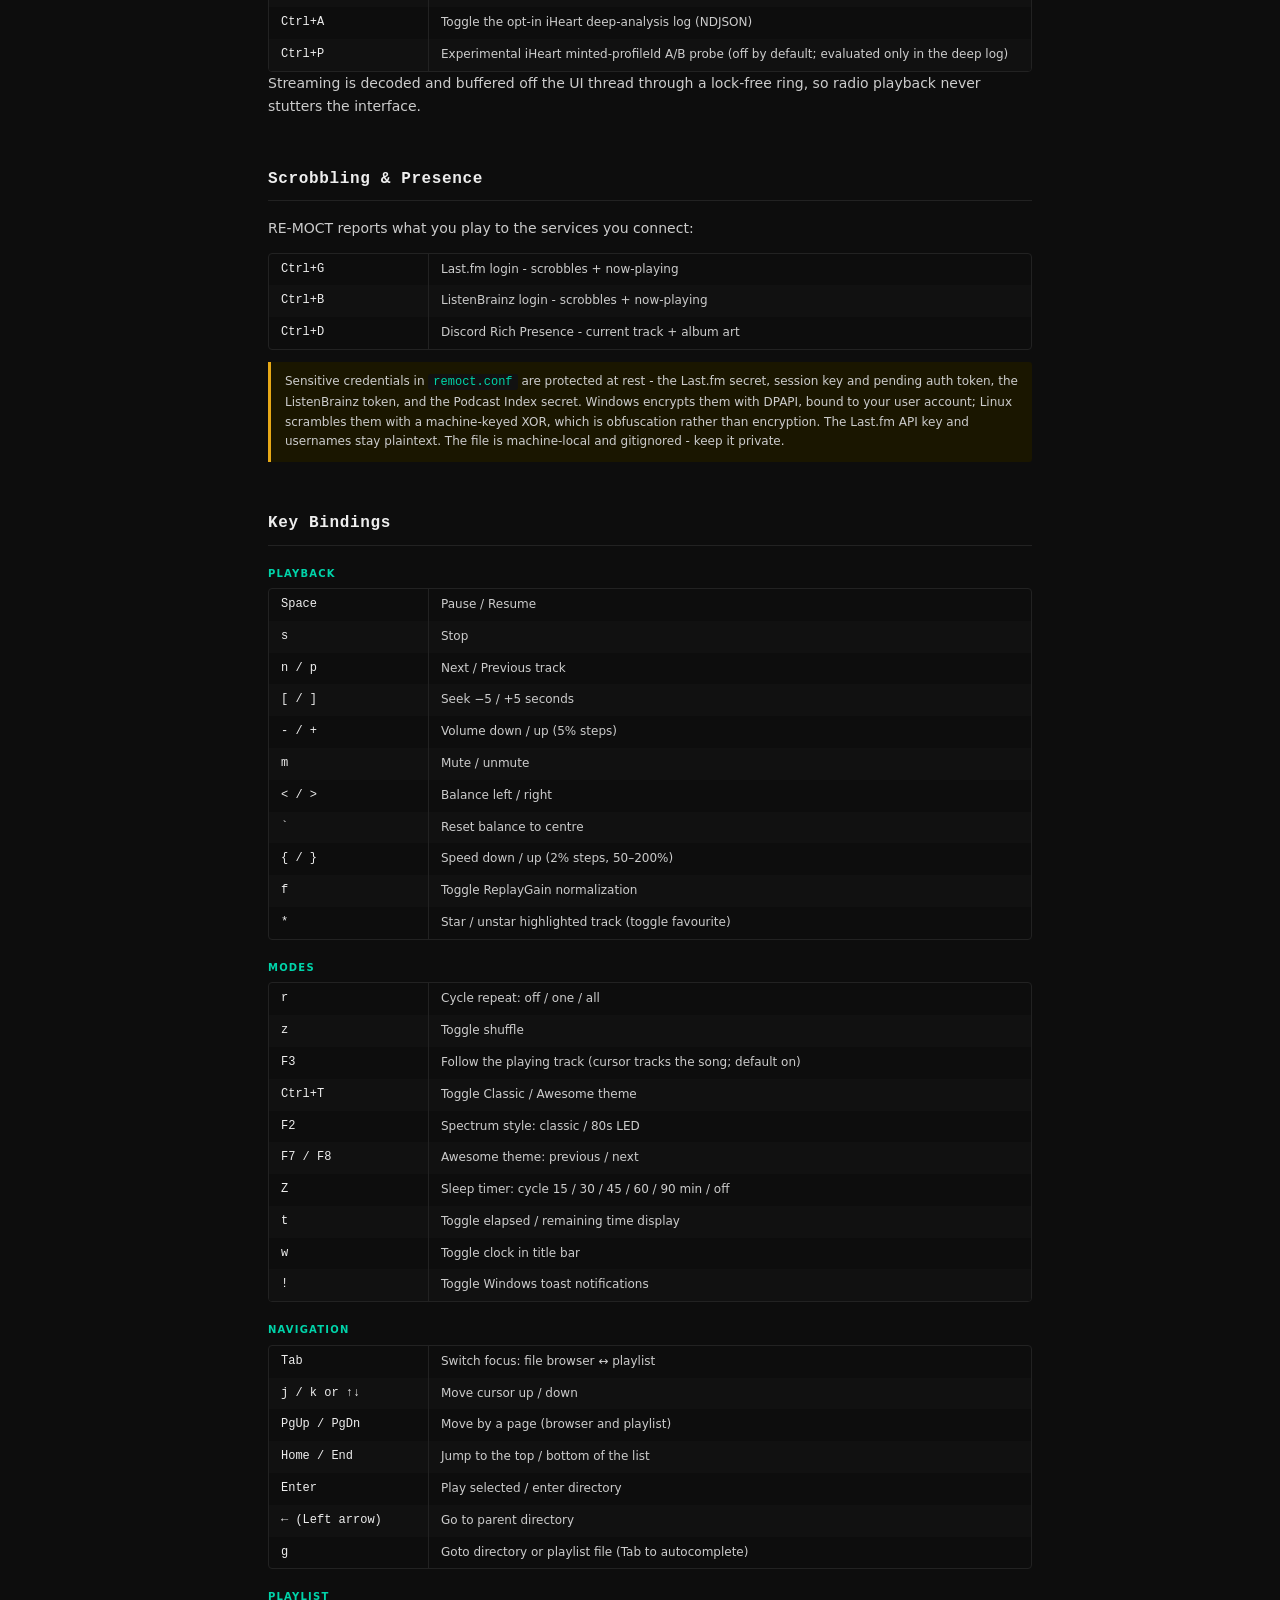
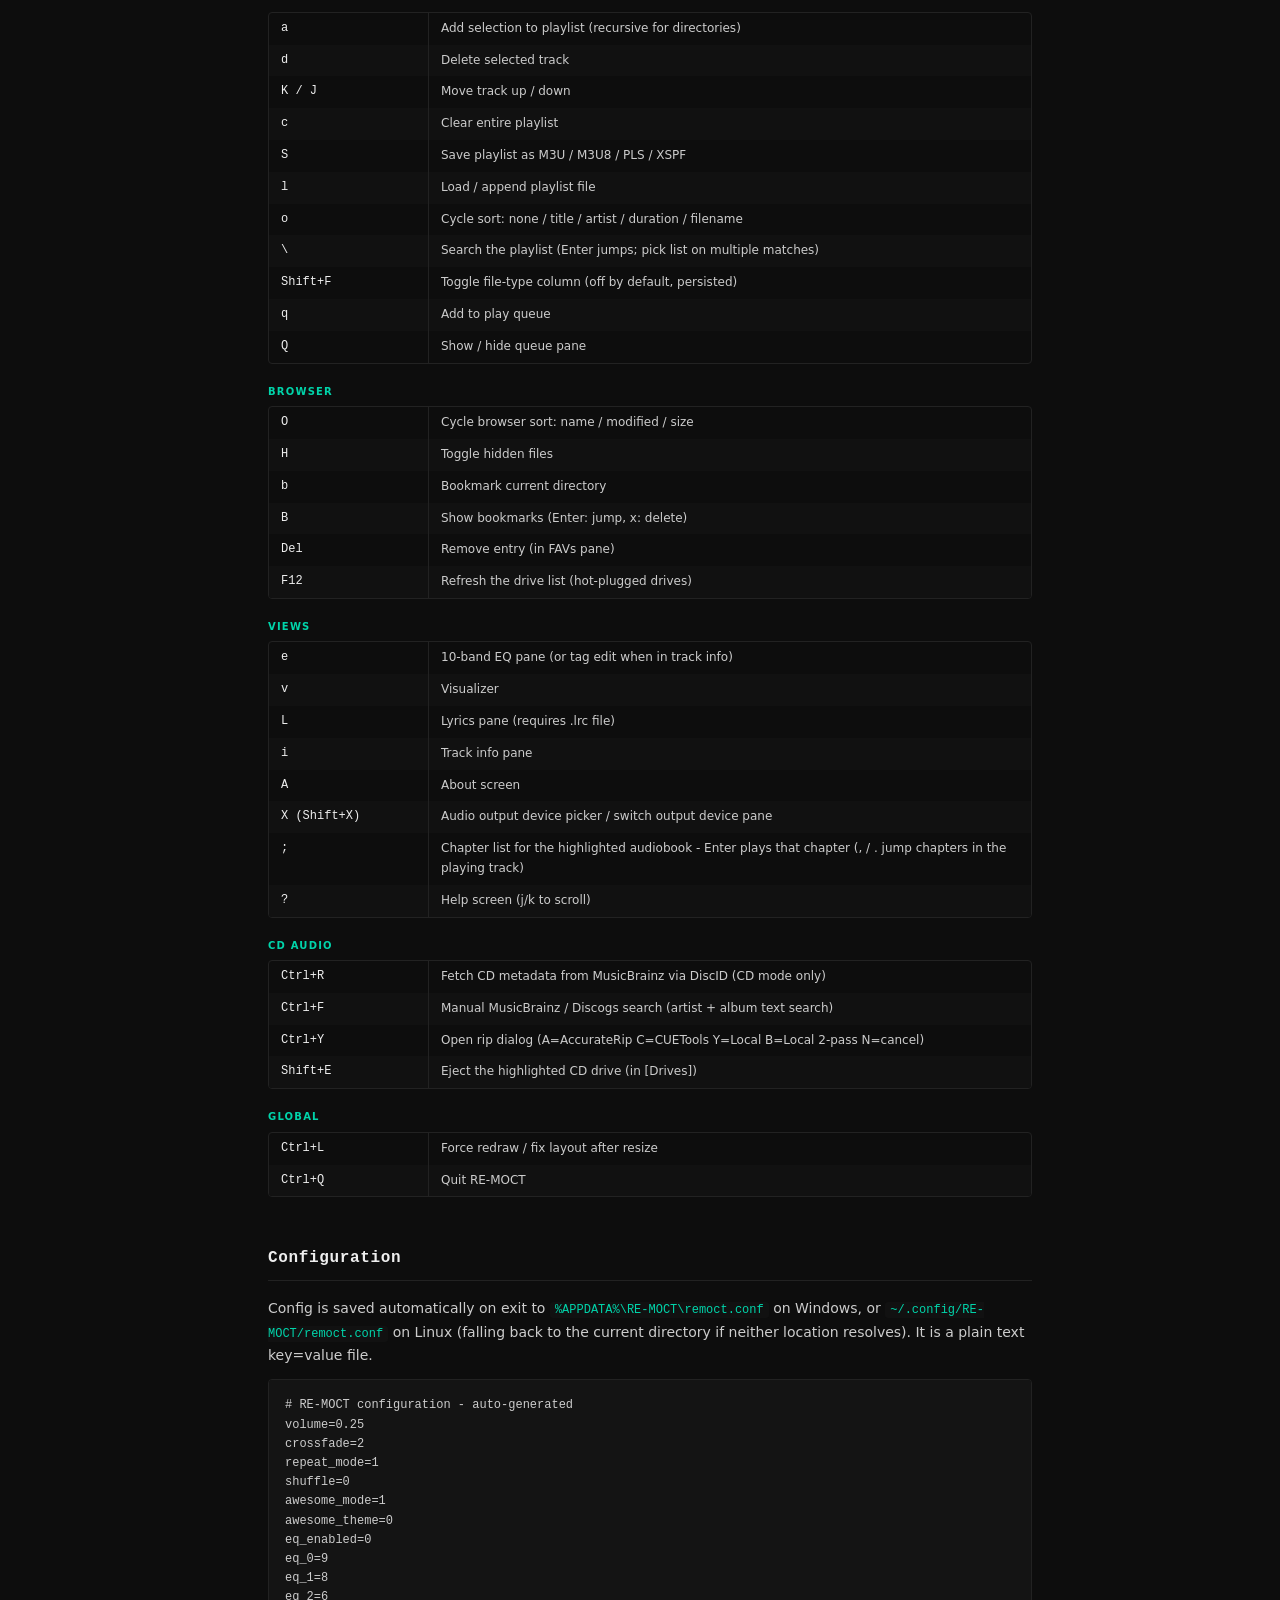
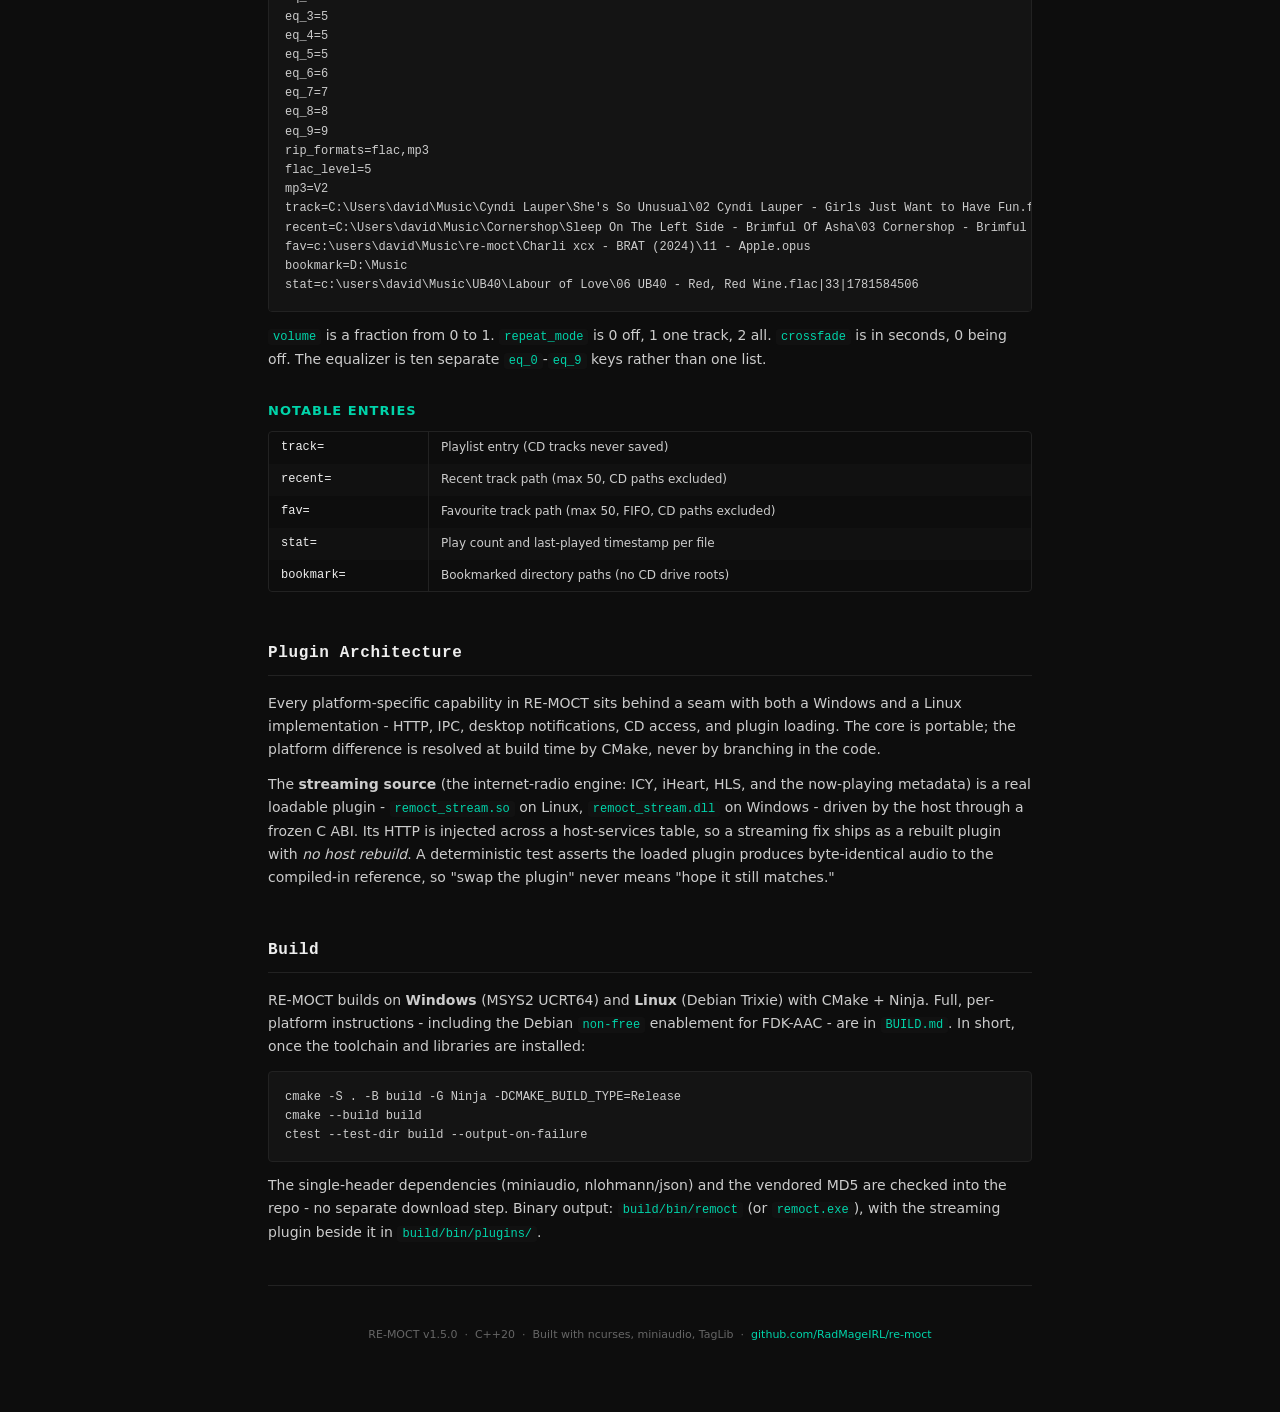
==== commit a5ea4bbc: "Release 1.5.0 Set the CHANGELOG date, carry the version through the places it is written, and say pl" ====
--- a/docs/index.html
+++ b/docs/index.html
@@ -301,7 +301,7 @@
 
 <!-- ── Sidebar ── -->
 <nav>
-  <div class="logo">RE-MOCT<span>v1.4.0</span></div>
+  <div class="logo">RE-MOCT<span>v1.5.0</span></div>
   <div class="nav-section">Overview</div>
   <a href="#intro">Introduction</a>
   <a href="#formats">Formats</a>
@@ -330,10 +330,11 @@
 <!-- ── Main ── -->
 <main>
 
-<h1>RE-MOCT <span class="version">v1.4.0</span></h1>
+<h1>RE-MOCT <span class="version">v1.5.0</span></h1>
 
 <div class="note" style="margin-bottom:24px">
-  <strong>1.4.0 released - podcasts, chapters, and configurable crossfade.</strong>
+  <strong>1.5.0 released - a library view, per-track ripping, and a read-addressing fix that
+  affects every rip made before it.</strong>
   RE-MOCT runs on <strong>Windows</strong> and <strong>Linux</strong>. Grab a build from the
   <a href="https://github.com/RadMageIRL/re-moct/releases">GitHub Releases page</a>, or build
   from source - see <a href="#build">Build</a>. Its streaming source ships as a loadable
@@ -352,7 +353,7 @@
 <div class="hero">
   <div class="hero-line">
     <span class="left hl">CD Track 02 [F:]</span>
-    <span class="right">[REPEAT ALL] [SHUFFLE] [CD] [New Miserable Experience (1992)] [EQ] RE-MOCT v1.4.0</span>
+    <span class="right">[REPEAT ALL] [SHUFFLE] [CD] [New Miserable Experience (1992)] [EQ] RE-MOCT v1.5.0</span>
   </div>
   <div class="hero-line" style="margin-top:2px">
     <span class="left dim">Playlist [12]&nbsp;&nbsp;46m 8s</span>
@@ -410,7 +411,7 @@
 <h2 id="layout" class="section-anchor">Interface Layout</h2>
 
 <pre>┌─ RE-MOCT ─────────────────────────────────────────────────────────────────┐
-│  ► Artist - Title        [REPEAT ALL] [SHUFFLE] [CD] Album (Year)  v1.4.0 │
+│  ► Artist - Title        [REPEAT ALL] [SHUFFLE] [CD] Album (Year)  v1.5.0 │
 ├─ File Browser ───────────────────┬─ Playlist ─────────────────────────────┤
 │  [Drives]                        │  Playlist [14]  39m 40s                │
 │  [Recent]                        │  ► Green Day - Burnout           2:08  │
@@ -835,7 +836,7 @@
 <p>The single-header dependencies (miniaudio, nlohmann/json) and the vendored MD5 are checked into the repo - no separate download step. Binary output: <code>build/bin/remoct</code> (or <code>remoct.exe</code>), with the streaming plugin beside it in <code>build/bin/plugins/</code>.</p>
 
 <hr>
-<p style="font-size:11px; color:var(--muted); text-align:center">RE-MOCT v1.4.0 &nbsp;·&nbsp; C++20 &nbsp;·&nbsp; Built with ncurses, miniaudio, TagLib &nbsp;·&nbsp; <a href="https://github.com/RadMageIRL/re-moct" style="color:var(--accent)">github.com/RadMageIRL/re-moct</a></p>
+<p style="font-size:11px; color:var(--muted); text-align:center">RE-MOCT v1.5.0 &nbsp;·&nbsp; C++20 &nbsp;·&nbsp; Built with ncurses, miniaudio, TagLib &nbsp;·&nbsp; <a href="https://github.com/RadMageIRL/re-moct" style="color:var(--accent)">github.com/RadMageIRL/re-moct</a></p>
 
 </main>
 </div>
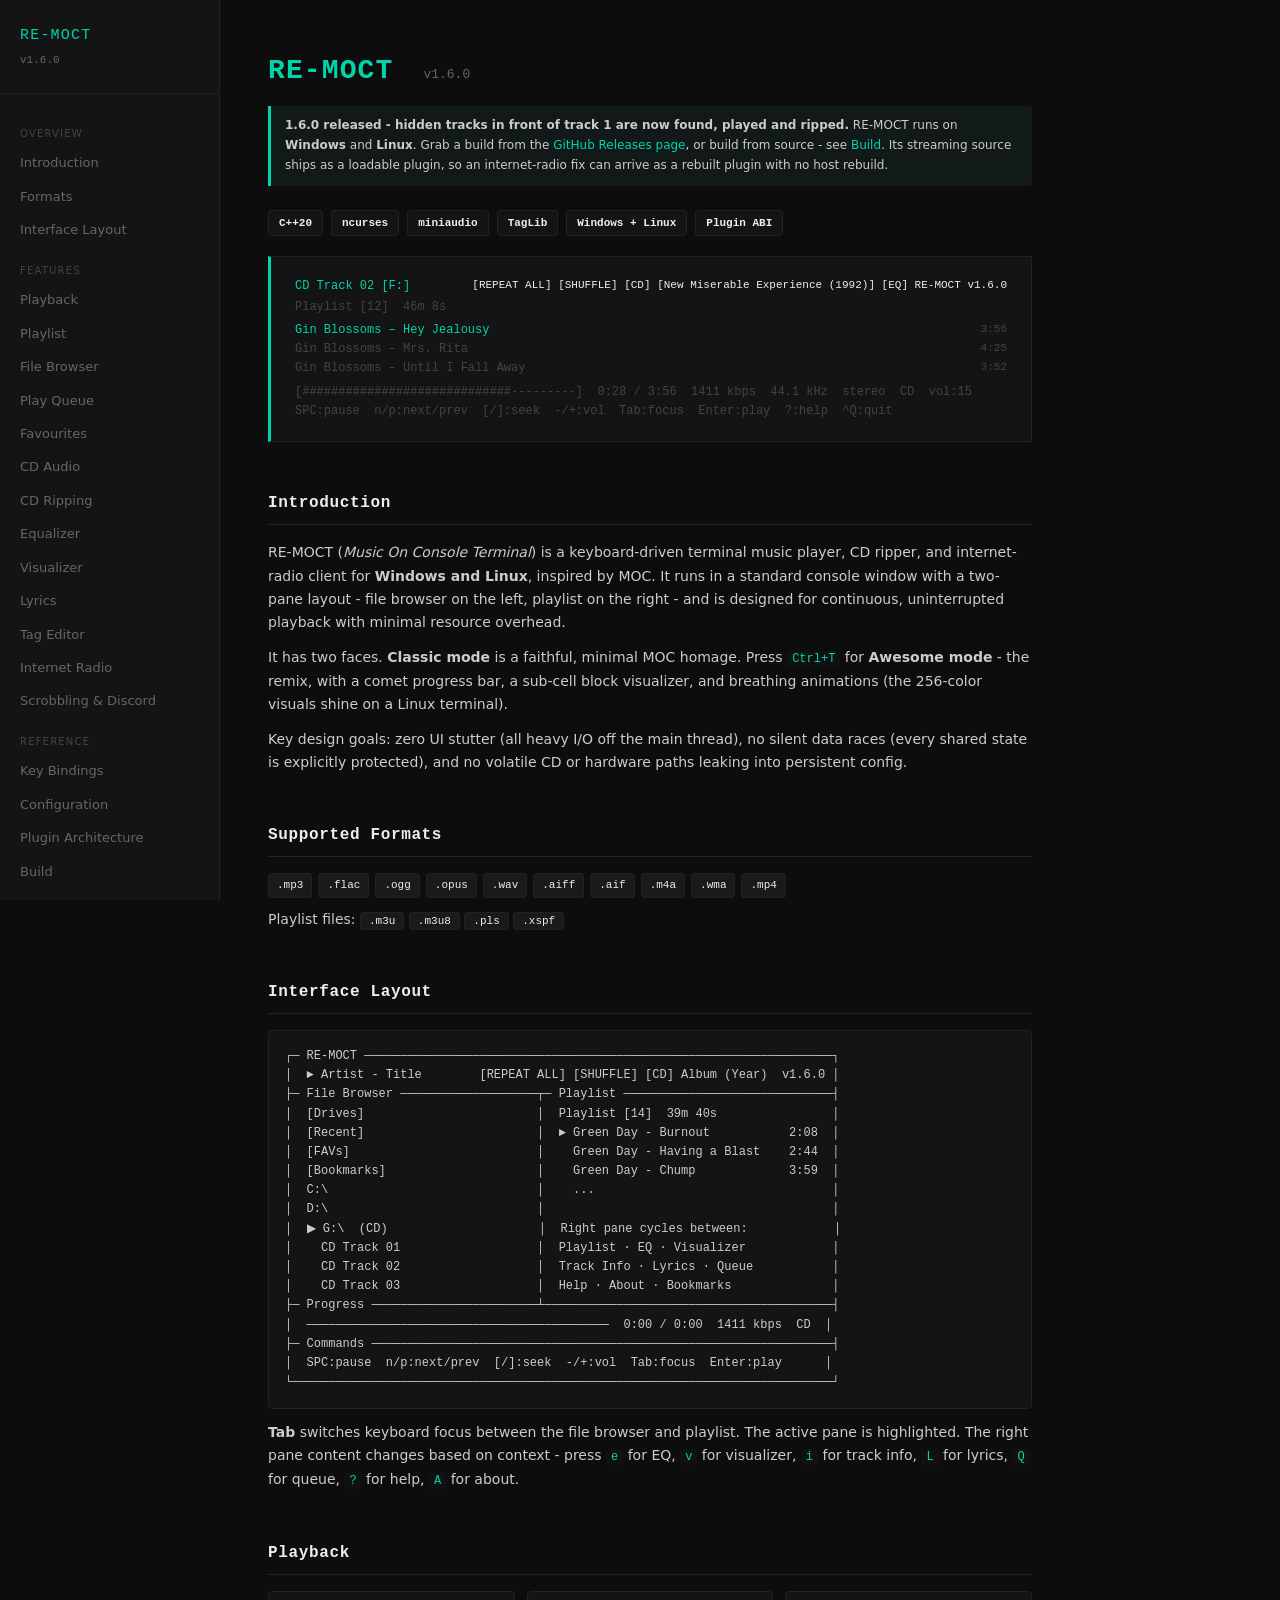
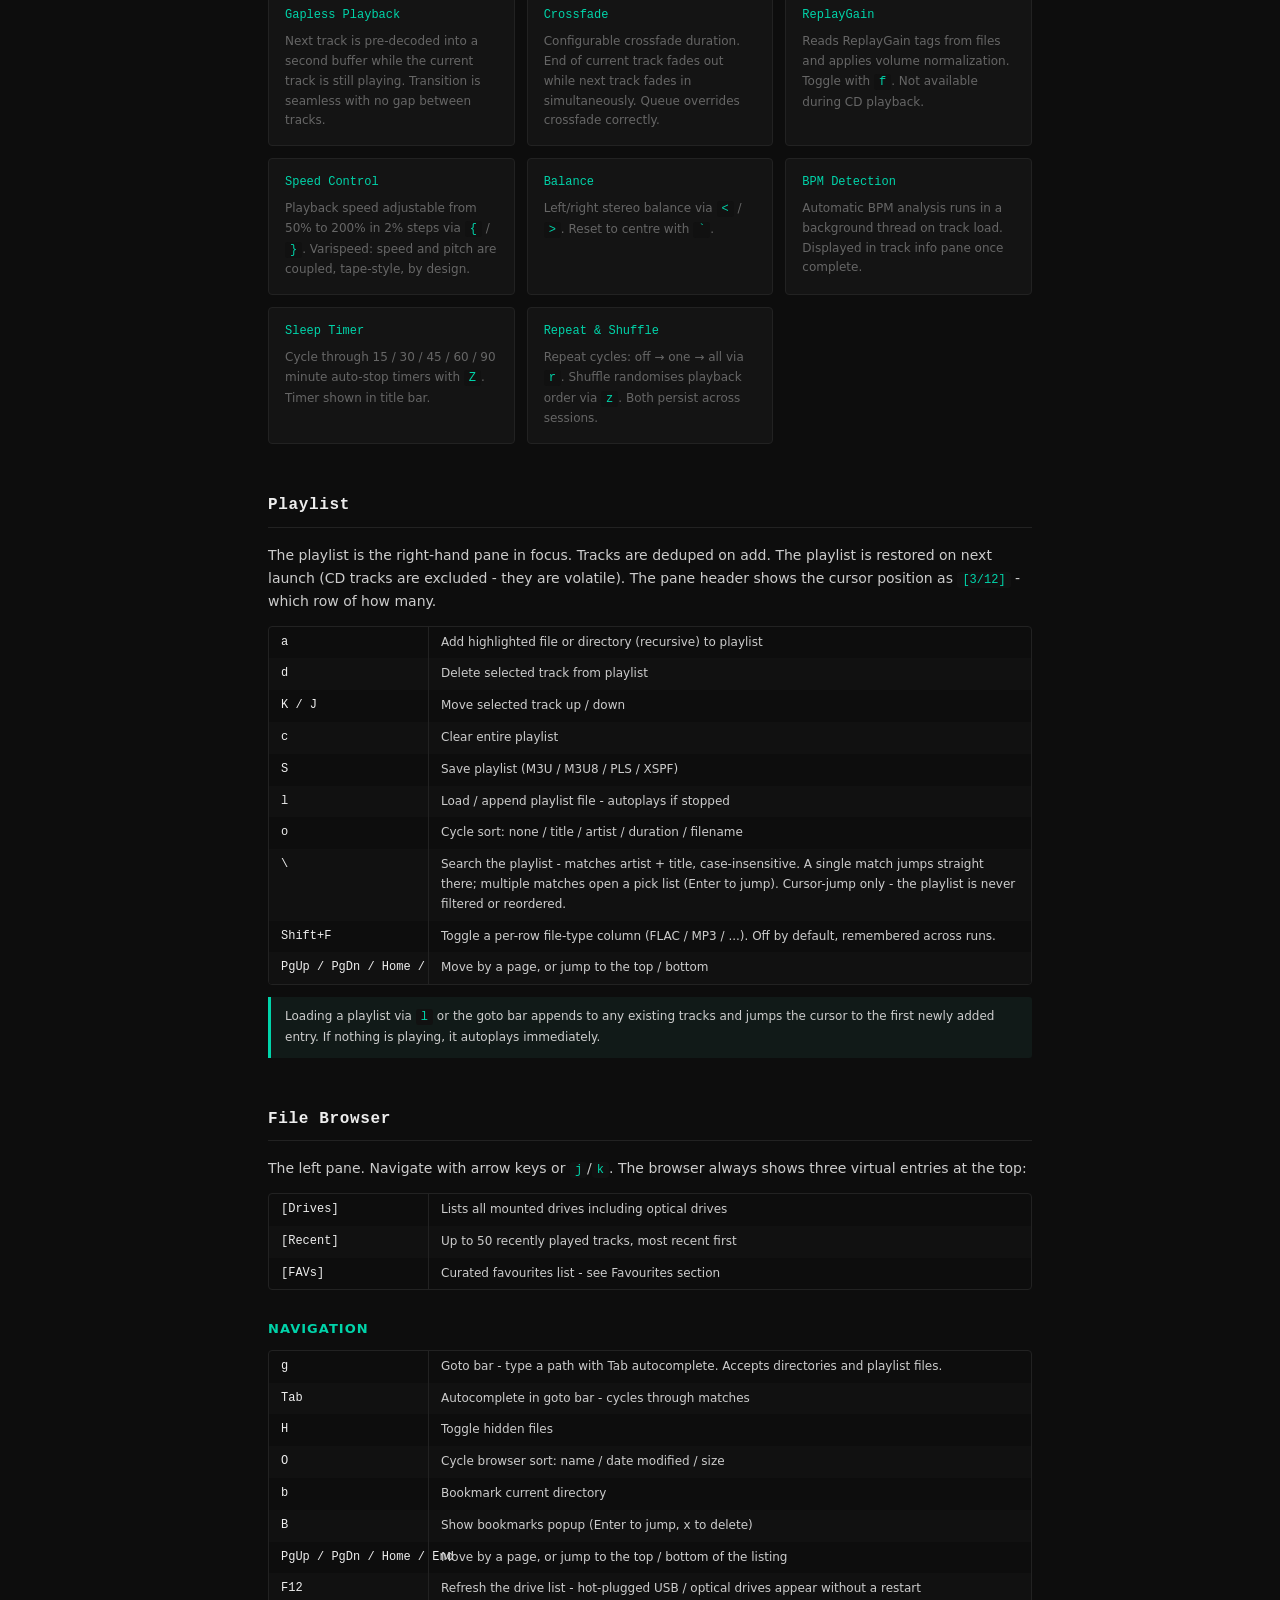
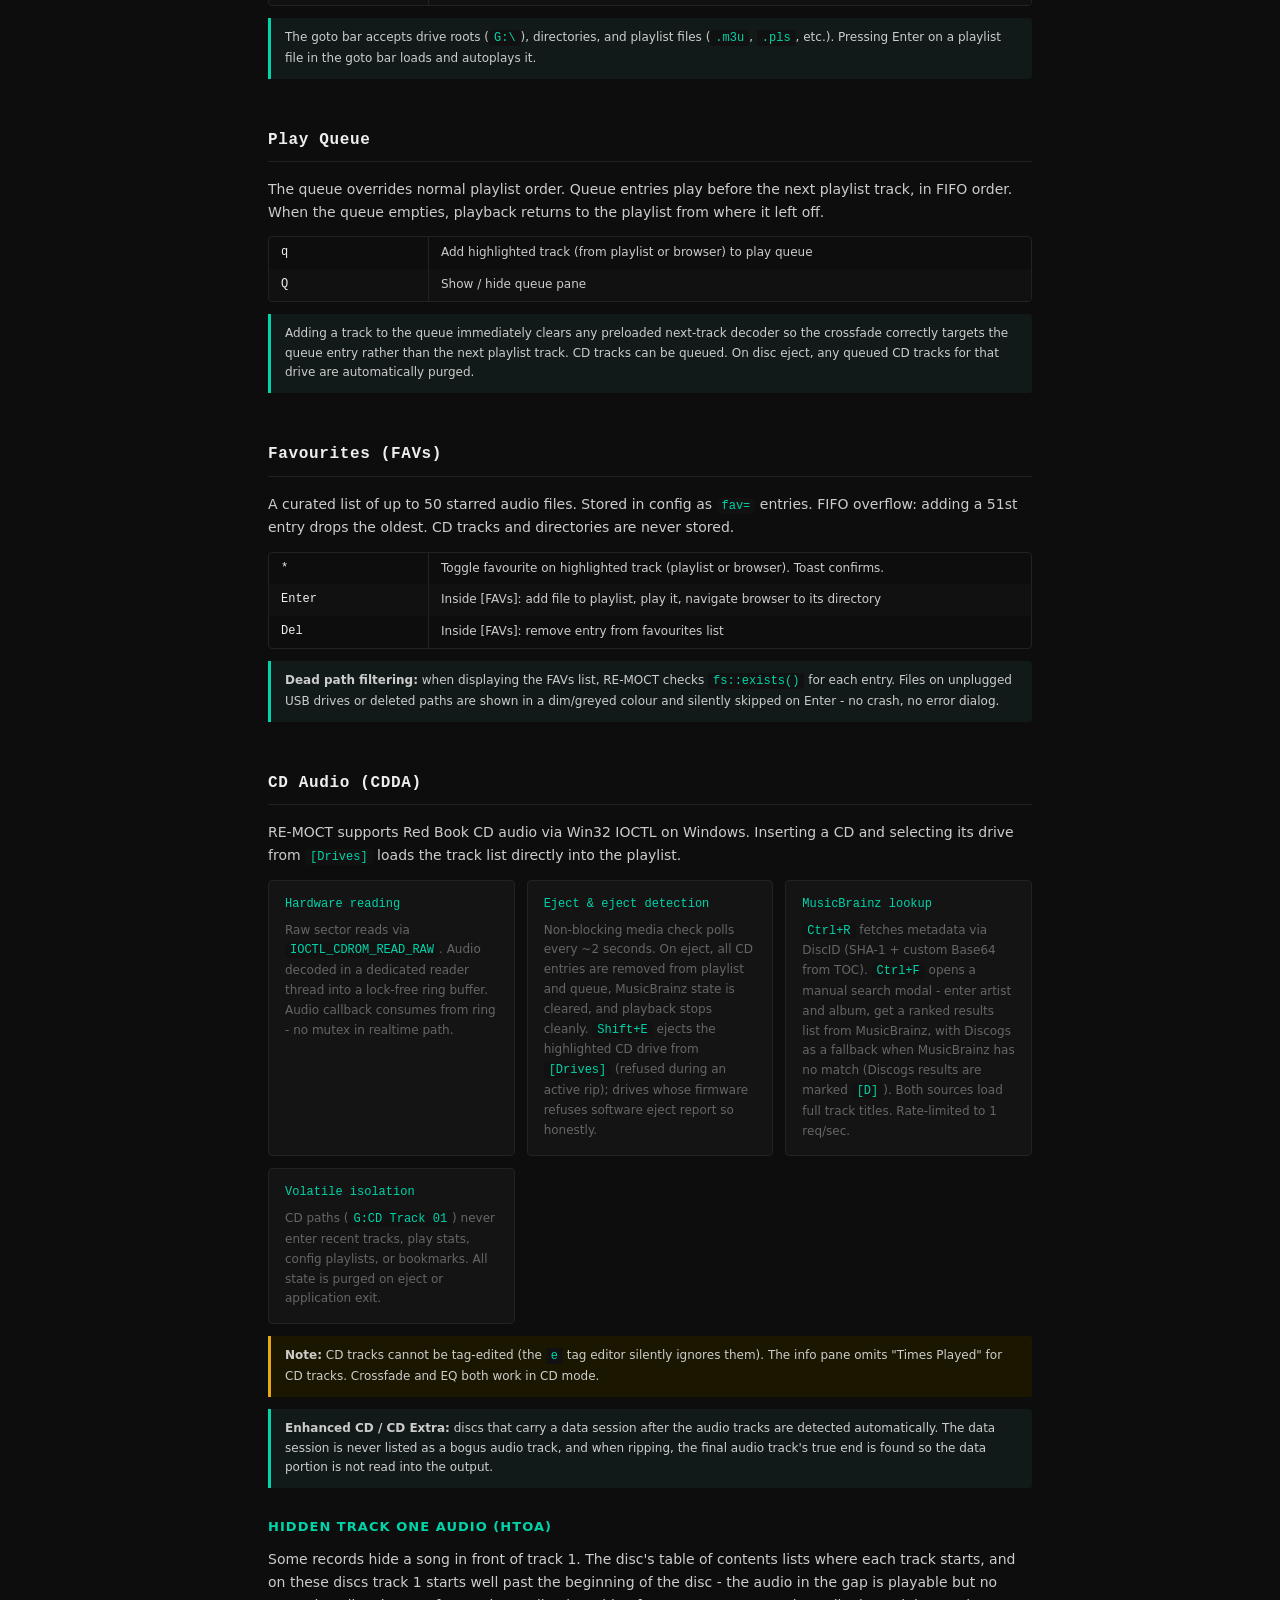
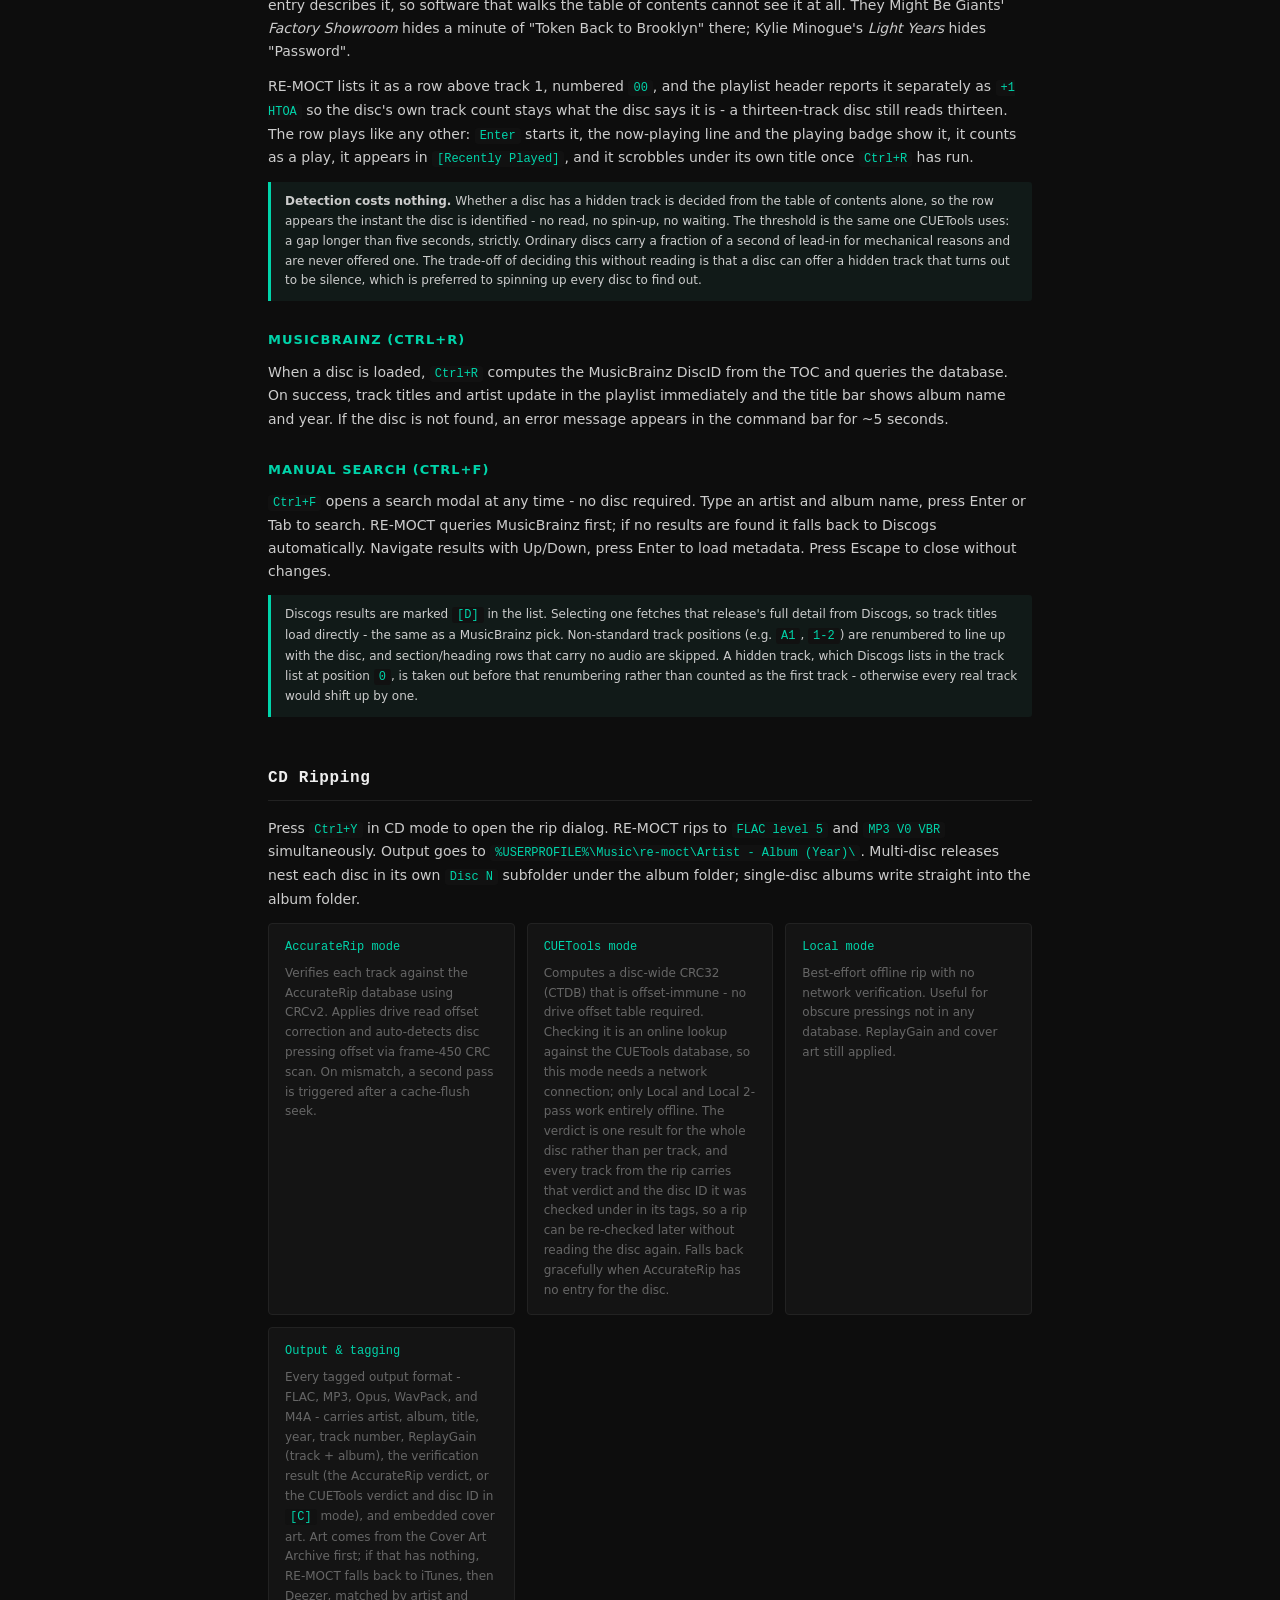
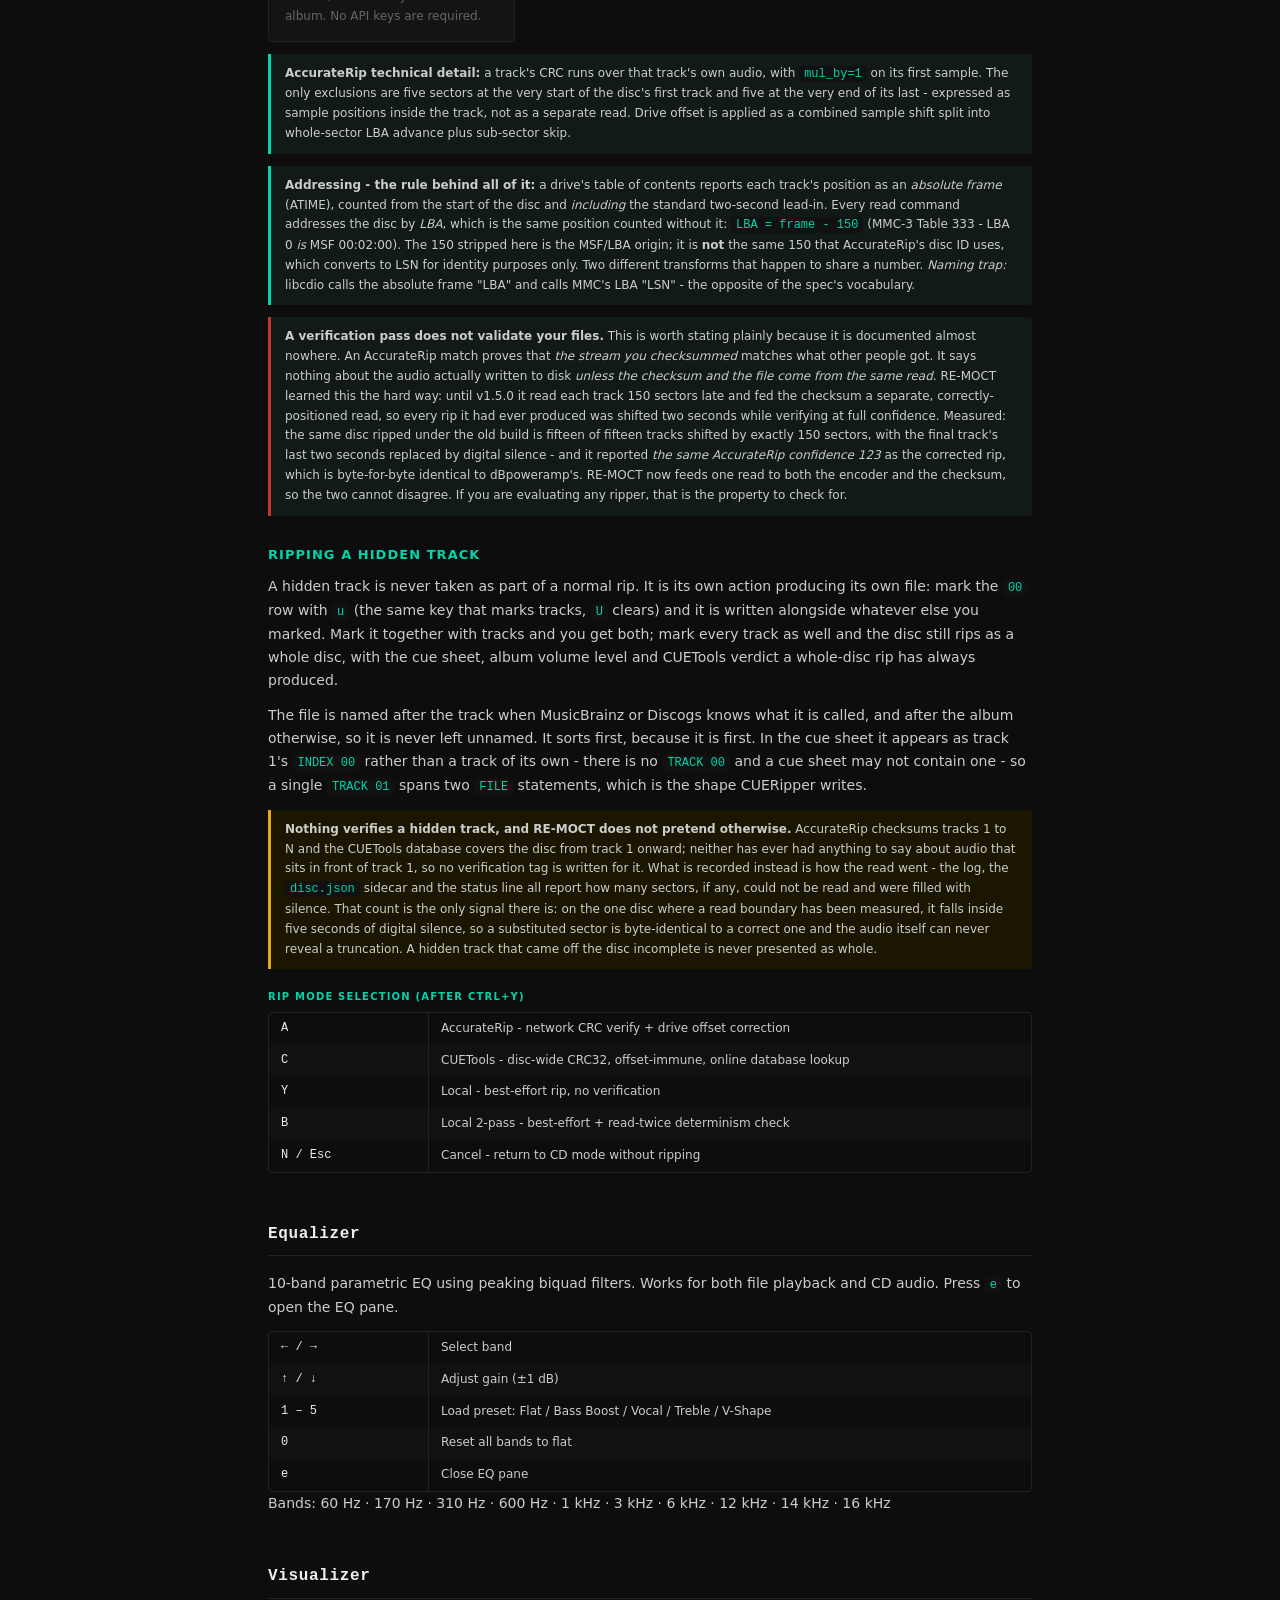
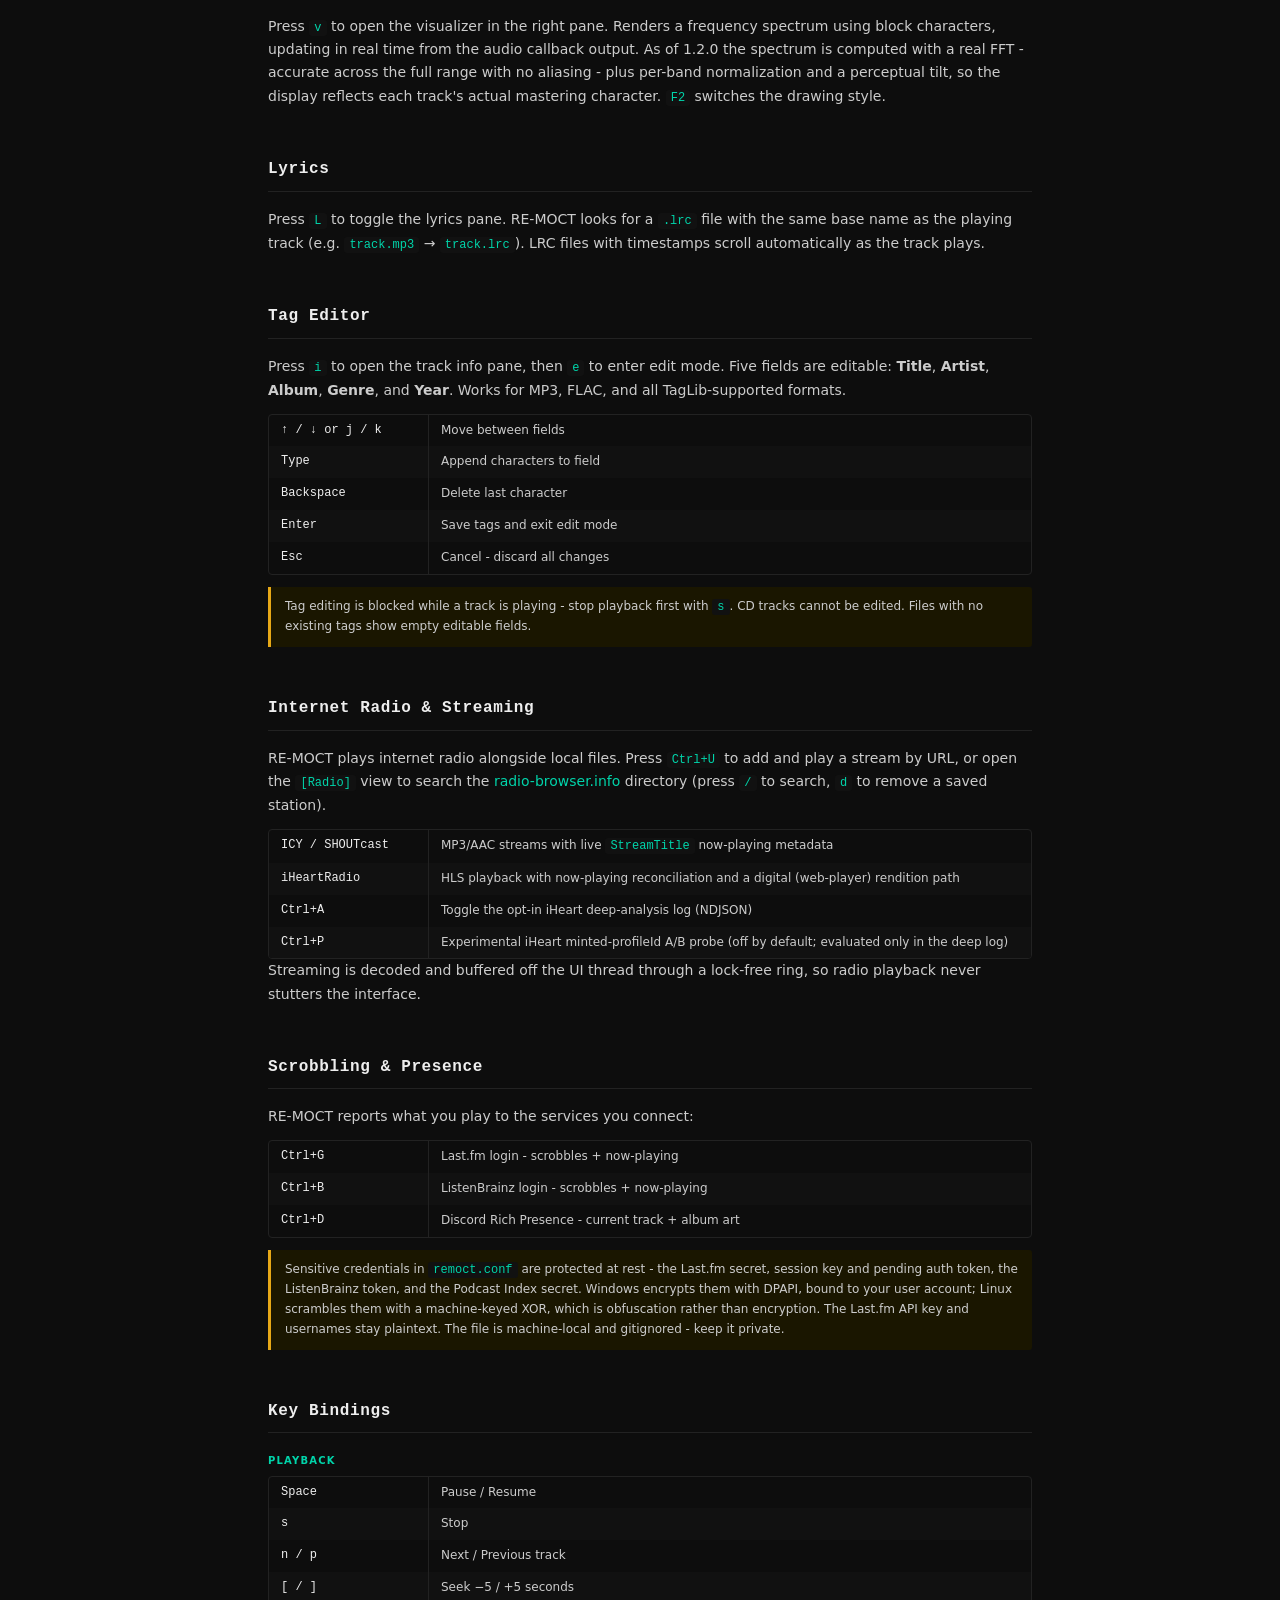
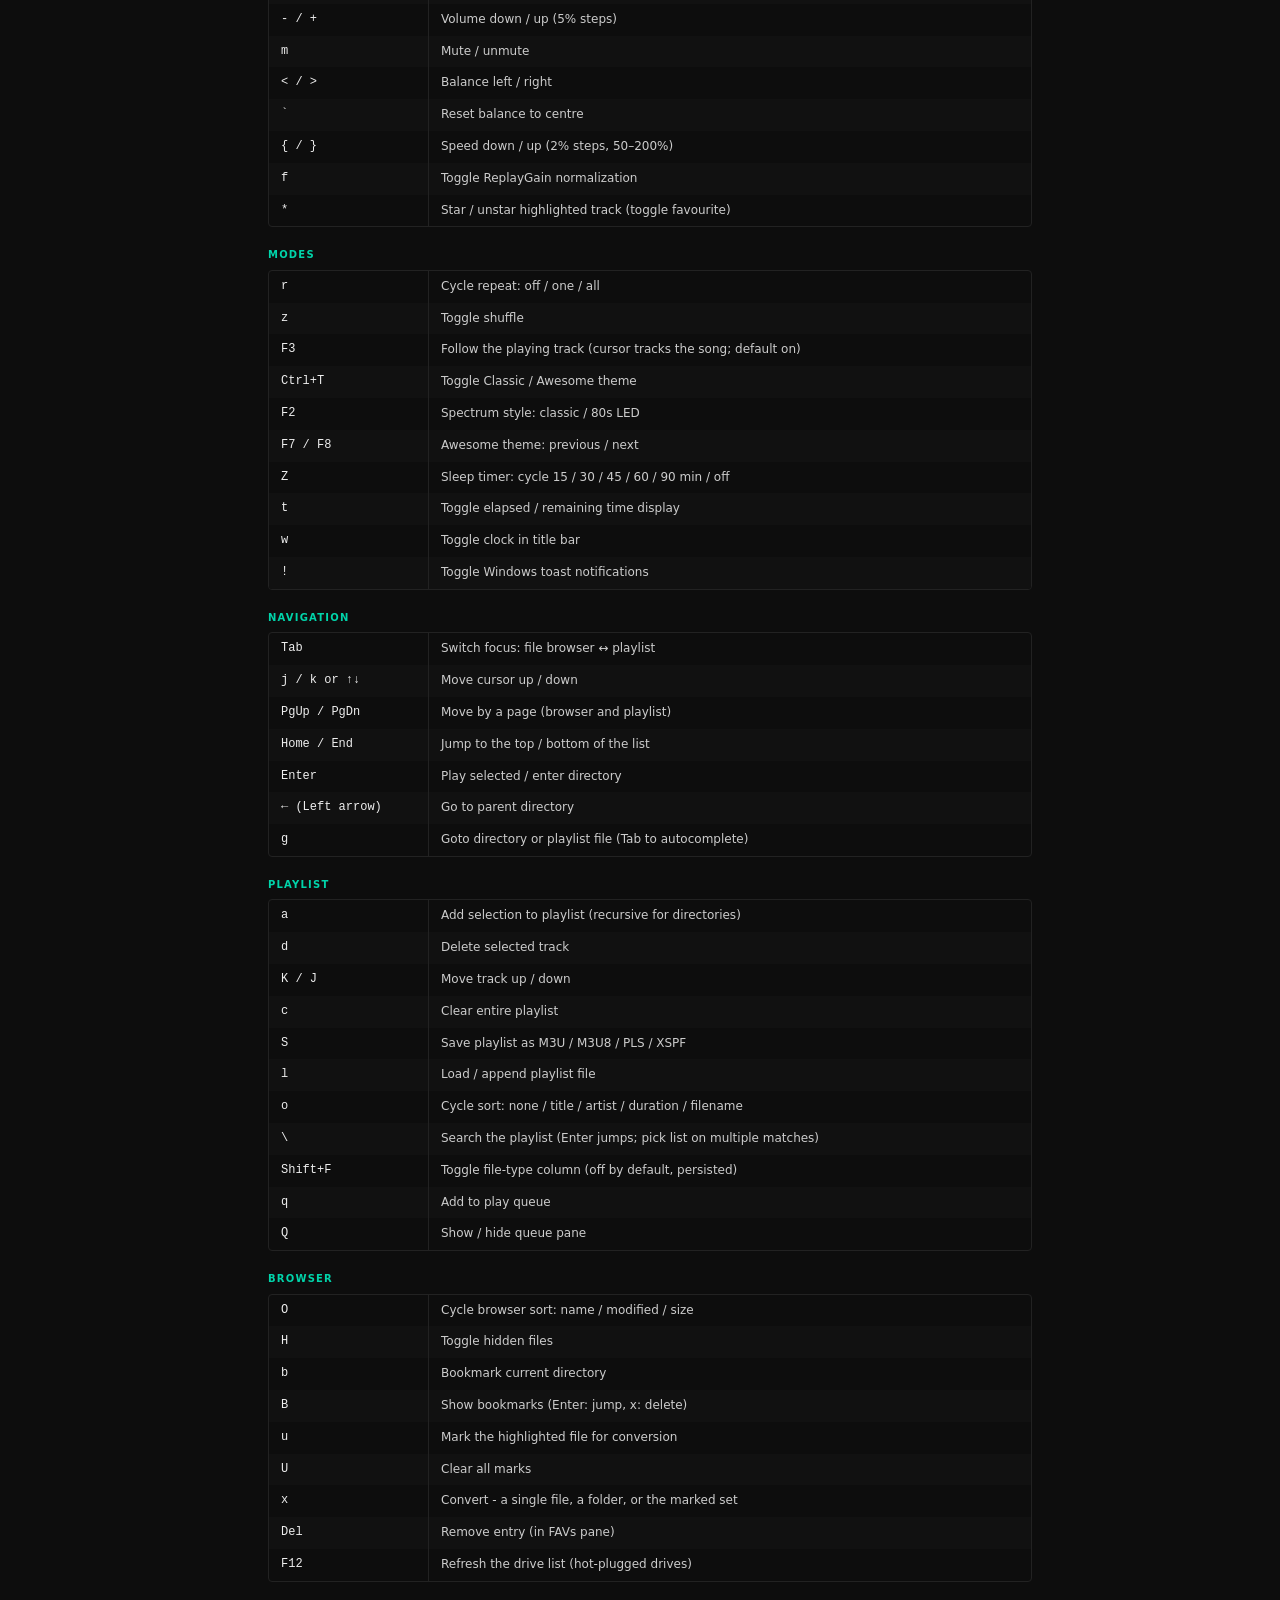
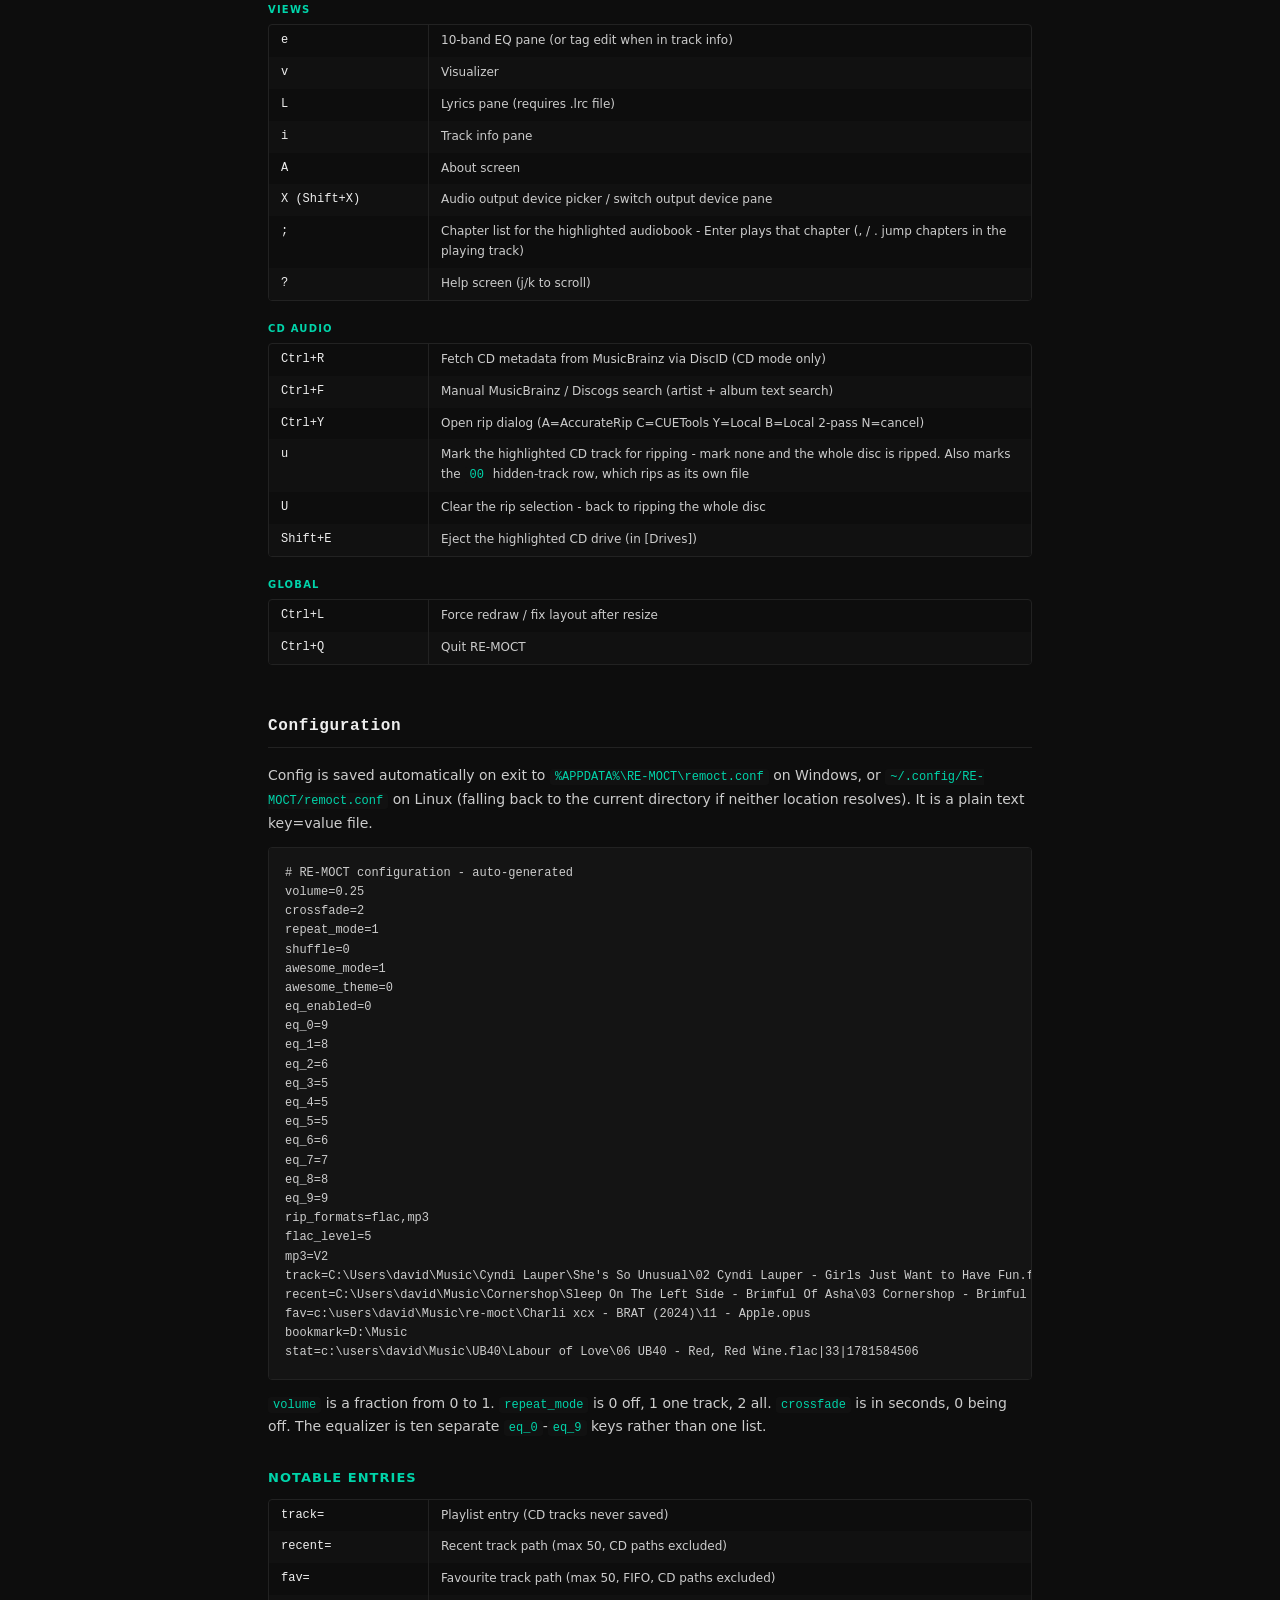
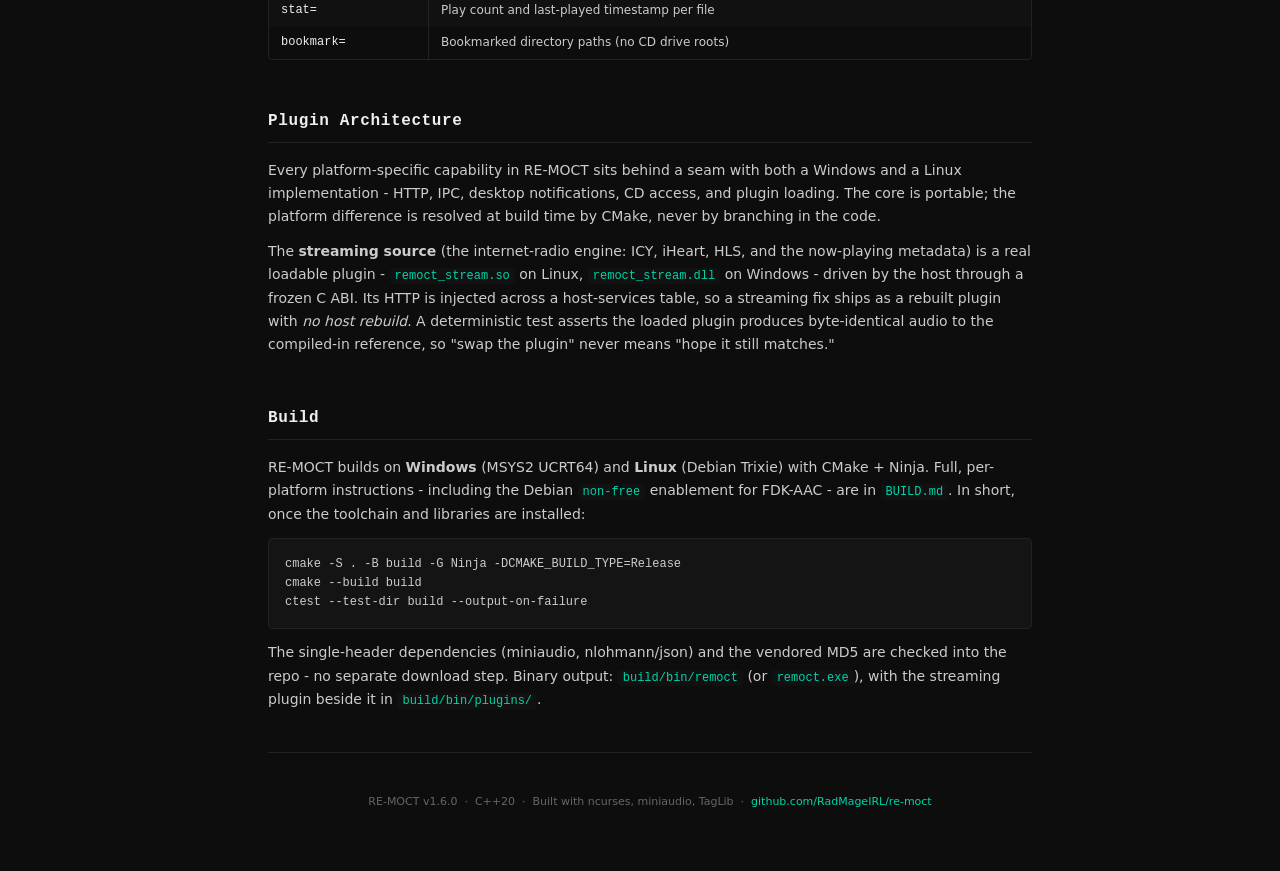
==== commit 457e12d4: "Release 1.6.0: set the CHANGELOG date and tell people what changed The version now reads 1.6.0 every" ====
--- a/docs/index.html
+++ b/docs/index.html
@@ -301,7 +301,7 @@
 
 <!-- ── Sidebar ── -->
 <nav>
-  <div class="logo">RE-MOCT<span>v1.5.0</span></div>
+  <div class="logo">RE-MOCT<span>v1.6.0</span></div>
   <div class="nav-section">Overview</div>
   <a href="#intro">Introduction</a>
   <a href="#formats">Formats</a>
@@ -330,11 +330,11 @@
 <!-- ── Main ── -->
 <main>
 
-<h1>RE-MOCT <span class="version">v1.5.0</span></h1>
+<h1>RE-MOCT <span class="version">v1.6.0</span></h1>
 
 <div class="note" style="margin-bottom:24px">
-  <strong>1.5.0 released - a library view, per-track ripping, and a read-addressing fix that
-  affects every rip made before it.</strong>
+  <strong>1.6.0 released - hidden tracks in front of track 1 are now found, played and
+  ripped.</strong>
   RE-MOCT runs on <strong>Windows</strong> and <strong>Linux</strong>. Grab a build from the
   <a href="https://github.com/RadMageIRL/re-moct/releases">GitHub Releases page</a>, or build
   from source - see <a href="#build">Build</a>. Its streaming source ships as a loadable
@@ -353,7 +353,7 @@
 <div class="hero">
   <div class="hero-line">
     <span class="left hl">CD Track 02 [F:]</span>
-    <span class="right">[REPEAT ALL] [SHUFFLE] [CD] [New Miserable Experience (1992)] [EQ] RE-MOCT v1.5.0</span>
+    <span class="right">[REPEAT ALL] [SHUFFLE] [CD] [New Miserable Experience (1992)] [EQ] RE-MOCT v1.6.0</span>
   </div>
   <div class="hero-line" style="margin-top:2px">
     <span class="left dim">Playlist [12]&nbsp;&nbsp;46m 8s</span>
@@ -411,7 +411,7 @@
 <h2 id="layout" class="section-anchor">Interface Layout</h2>
 
 <pre>┌─ RE-MOCT ─────────────────────────────────────────────────────────────────┐
-│  ► Artist - Title        [REPEAT ALL] [SHUFFLE] [CD] Album (Year)  v1.5.0 │
+│  ► Artist - Title        [REPEAT ALL] [SHUFFLE] [CD] Album (Year)  v1.6.0 │
 ├─ File Browser ───────────────────┬─ Playlist ─────────────────────────────┤
 │  [Drives]                        │  Playlist [14]  39m 40s                │
 │  [Recent]                        │  ► Green Day - Burnout           2:08  │
@@ -567,12 +567,19 @@
 
 <div class="note"><strong>Enhanced CD / CD Extra:</strong> discs that carry a data session after the audio tracks are detected automatically. The data session is never listed as a bogus audio track, and when ripping, the final audio track's true end is found so the data portion is not read into the output.</div>
 
+<h3>Hidden track one audio (HTOA)</h3>
+<p>Some records hide a song in front of track 1. The disc's table of contents lists where each track starts, and on these discs track 1 starts well past the beginning of the disc - the audio in the gap is playable but no entry describes it, so software that walks the table of contents cannot see it at all. They Might Be Giants' <em>Factory Showroom</em> hides a minute of "Token Back to Brooklyn" there; Kylie Minogue's <em>Light Years</em> hides "Password".</p>
+
+<p>RE-MOCT lists it as a row above track 1, numbered <code>00</code>, and the playlist header reports it separately as <code>+1 HTOA</code> so the disc's own track count stays what the disc says it is - a thirteen-track disc still reads thirteen. The row plays like any other: <code>Enter</code> starts it, the now-playing line and the playing badge show it, it counts as a play, it appears in <code>[Recently Played]</code>, and it scrobbles under its own title once <code>Ctrl+R</code> has run.</p>
+
+<div class="note"><strong>Detection costs nothing.</strong> Whether a disc has a hidden track is decided from the table of contents alone, so the row appears the instant the disc is identified - no read, no spin-up, no waiting. The threshold is the same one CUETools uses: a gap longer than five seconds, strictly. Ordinary discs carry a fraction of a second of lead-in for mechanical reasons and are never offered one. The trade-off of deciding this without reading is that a disc can offer a hidden track that turns out to be silence, which is preferred to spinning up every disc to find out.</div>
+
 <h3>MusicBrainz (Ctrl+R)</h3>
 <p>When a disc is loaded, <code>Ctrl+R</code> computes the MusicBrainz DiscID from the TOC and queries the database. On success, track titles and artist update in the playlist immediately and the title bar shows album name and year. If the disc is not found, an error message appears in the command bar for ~5 seconds.</p>
 
 <h3>Manual Search (Ctrl+F)</h3>
 <p><code>Ctrl+F</code> opens a search modal at any time - no disc required. Type an artist and album name, press Enter or Tab to search. RE-MOCT queries MusicBrainz first; if no results are found it falls back to Discogs automatically. Navigate results with Up/Down, press Enter to load metadata. Press Escape to close without changes.</p>
-<div class="note">Discogs results are marked <code>[D]</code> in the list. Selecting one fetches that release's full detail from Discogs, so track titles load directly - the same as a MusicBrainz pick. Non-standard track positions (e.g. <code>A1</code>, <code>1-2</code>) are renumbered to line up with the disc, and section/heading rows that carry no audio are skipped.</div>
+<div class="note">Discogs results are marked <code>[D]</code> in the list. Selecting one fetches that release's full detail from Discogs, so track titles load directly - the same as a MusicBrainz pick. Non-standard track positions (e.g. <code>A1</code>, <code>1-2</code>) are renumbered to line up with the disc, and section/heading rows that carry no audio are skipped. A hidden track, which Discogs lists in the track list at position <code>0</code>, is taken out before that renumbering rather than counted as the first track - otherwise every real track would shift up by one.</div>
 
 <!-- ── Ripping ── -->
 <h2 id="ripping" class="section-anchor">CD Ripping</h2>
@@ -603,6 +610,13 @@
 <div class="note"><strong>Addressing - the rule behind all of it:</strong> a drive's table of contents reports each track's position as an <em>absolute frame</em> (ATIME), counted from the start of the disc and <em>including</em> the standard two-second lead-in. Every read command addresses the disc by <em>LBA</em>, which is the same position counted without it: <code>LBA = frame - 150</code> (MMC-3 Table 333 - LBA 0 <em>is</em> MSF 00:02:00). The 150 stripped here is the MSF/LBA origin; it is <strong>not</strong> the same 150 that AccurateRip's disc ID uses, which converts to LSN for identity purposes only. Two different transforms that happen to share a number. <em>Naming trap:</em> libcdio calls the absolute frame "LBA" and calls MMC's LBA "LSN" - the opposite of the spec's vocabulary.</div>
 
 <div class="note" style="border-left-color:#c0392b"><strong>A verification pass does not validate your files.</strong> This is worth stating plainly because it is documented almost nowhere. An AccurateRip match proves that <em>the stream you checksummed</em> matches what other people got. It says nothing about the audio actually written to disk <em>unless the checksum and the file come from the same read</em>. RE-MOCT learned this the hard way: until v1.5.0 it read each track 150 sectors late and fed the checksum a separate, correctly-positioned read, so every rip it had ever produced was shifted two seconds while verifying at full confidence. Measured: the same disc ripped under the old build is fifteen of fifteen tracks shifted by exactly 150 sectors, with the final track's last two seconds replaced by digital silence - and it reported <em>the same AccurateRip confidence 123</em> as the corrected rip, which is byte-for-byte identical to dBpoweramp's. RE-MOCT now feeds one read to both the encoder and the checksum, so the two cannot disagree. If you are evaluating any ripper, that is the property to check for.</div>
+
+<h3>Ripping a hidden track</h3>
+<p>A hidden track is never taken as part of a normal rip. It is its own action producing its own file: mark the <code>00</code> row with <code>u</code> (the same key that marks tracks, <code>U</code> clears) and it is written alongside whatever else you marked. Mark it together with tracks and you get both; mark every track as well and the disc still rips as a whole disc, with the cue sheet, album volume level and CUETools verdict a whole-disc rip has always produced.</p>
+
+<p>The file is named after the track when MusicBrainz or Discogs knows what it is called, and after the album otherwise, so it is never left unnamed. It sorts first, because it is first. In the cue sheet it appears as track 1's <code>INDEX 00</code> rather than a track of its own - there is no <code>TRACK 00</code> and a cue sheet may not contain one - so a single <code>TRACK 01</code> spans two <code>FILE</code> statements, which is the shape CUERipper writes.</p>
+
+<div class="warn"><strong>Nothing verifies a hidden track, and RE-MOCT does not pretend otherwise.</strong> AccurateRip checksums tracks 1 to N and the CUETools database covers the disc from track 1 onward; neither has ever had anything to say about audio that sits in front of track 1, so no verification tag is written for it. What is recorded instead is how the read went - the log, the <code>disc.json</code> sidecar and the status line all report how many sectors, if any, could not be read and were filled with silence. That count is the only signal there is: on the one disc where a read boundary has been measured, it falls inside five seconds of digital silence, so a substituted sector is byte-identical to a correct one and the audio itself can never reveal a truncation. A hidden track that came off the disc incomplete is never presented as whole.</div>
 
 <div class="kb-group">Rip mode selection (after Ctrl+Y)</div>
 <div class="kb">
@@ -744,6 +758,9 @@
   <div class="kb-row"><div class="kb-key">H</div><div class="kb-desc">Toggle hidden files</div></div>
   <div class="kb-row"><div class="kb-key">b</div><div class="kb-desc">Bookmark current directory</div></div>
   <div class="kb-row"><div class="kb-key">B</div><div class="kb-desc">Show bookmarks (Enter: jump, x: delete)</div></div>
+  <div class="kb-row"><div class="kb-key">u</div><div class="kb-desc">Mark the highlighted file for conversion</div></div>
+  <div class="kb-row"><div class="kb-key">U</div><div class="kb-desc">Clear all marks</div></div>
+  <div class="kb-row"><div class="kb-key">x</div><div class="kb-desc">Convert - a single file, a folder, or the marked set</div></div>
   <div class="kb-row"><div class="kb-key">Del</div><div class="kb-desc">Remove entry (in FAVs pane)</div></div>
   <div class="kb-row"><div class="kb-key">F12</div><div class="kb-desc">Refresh the drive list (hot-plugged drives)</div></div>
 </div>
@@ -765,6 +782,8 @@
   <div class="kb-row"><div class="kb-key">Ctrl+R</div><div class="kb-desc">Fetch CD metadata from MusicBrainz via DiscID (CD mode only)</div></div>
   <div class="kb-row"><div class="kb-key">Ctrl+F</div><div class="kb-desc">Manual MusicBrainz / Discogs search (artist + album text search)</div></div>
   <div class="kb-row"><div class="kb-key">Ctrl+Y</div><div class="kb-desc">Open rip dialog (A=AccurateRip  C=CUETools  Y=Local  B=Local 2-pass  N=cancel)</div></div>
+  <div class="kb-row"><div class="kb-key">u</div><div class="kb-desc">Mark the highlighted CD track for ripping - mark none and the whole disc is ripped. Also marks the <code>00</code> hidden-track row, which rips as its own file</div></div>
+  <div class="kb-row"><div class="kb-key">U</div><div class="kb-desc">Clear the rip selection - back to ripping the whole disc</div></div>
   <div class="kb-row"><div class="kb-key">Shift+E</div><div class="kb-desc">Eject the highlighted CD drive (in [Drives])</div></div>
 </div>
 
@@ -836,7 +855,7 @@
 <p>The single-header dependencies (miniaudio, nlohmann/json) and the vendored MD5 are checked into the repo - no separate download step. Binary output: <code>build/bin/remoct</code> (or <code>remoct.exe</code>), with the streaming plugin beside it in <code>build/bin/plugins/</code>.</p>
 
 <hr>
-<p style="font-size:11px; color:var(--muted); text-align:center">RE-MOCT v1.5.0 &nbsp;·&nbsp; C++20 &nbsp;·&nbsp; Built with ncurses, miniaudio, TagLib &nbsp;·&nbsp; <a href="https://github.com/RadMageIRL/re-moct" style="color:var(--accent)">github.com/RadMageIRL/re-moct</a></p>
+<p style="font-size:11px; color:var(--muted); text-align:center">RE-MOCT v1.6.0 &nbsp;·&nbsp; C++20 &nbsp;·&nbsp; Built with ncurses, miniaudio, TagLib &nbsp;·&nbsp; <a href="https://github.com/RadMageIRL/re-moct" style="color:var(--accent)">github.com/RadMageIRL/re-moct</a></p>
 
 </main>
 </div>
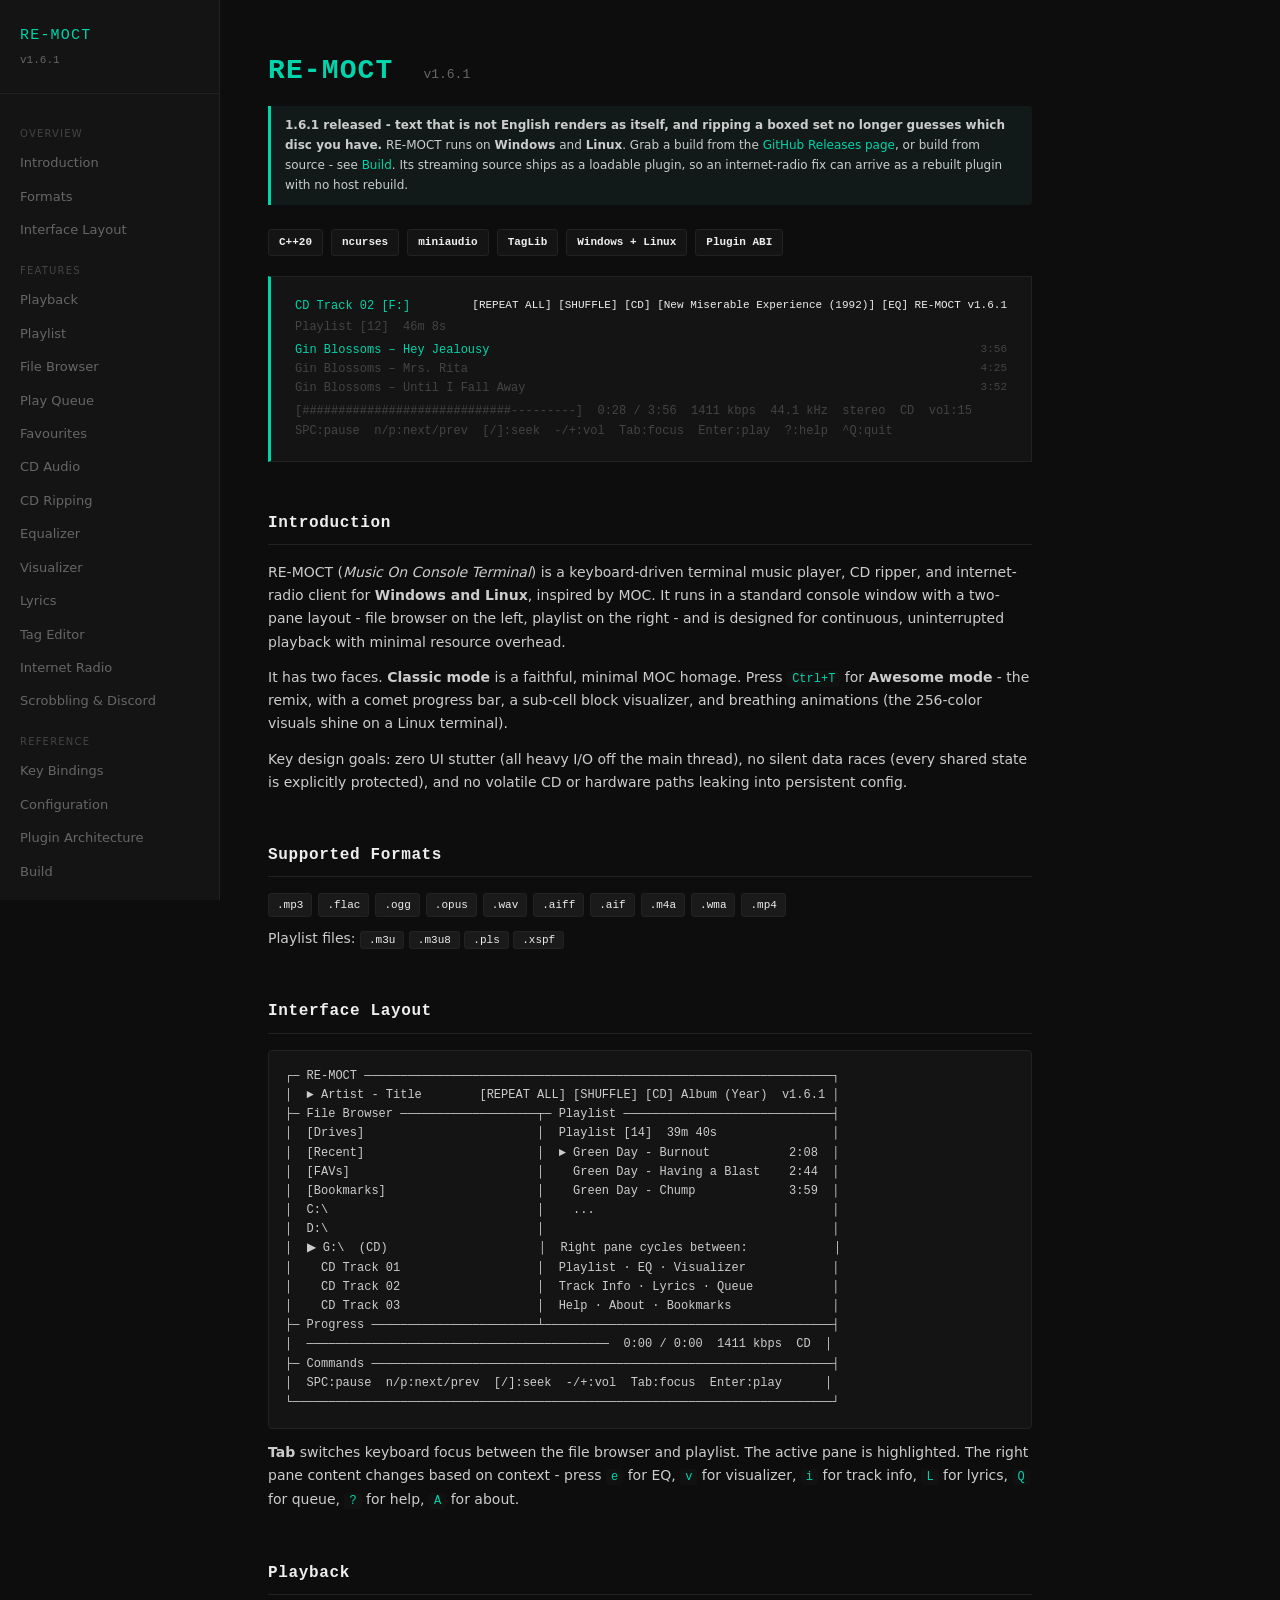
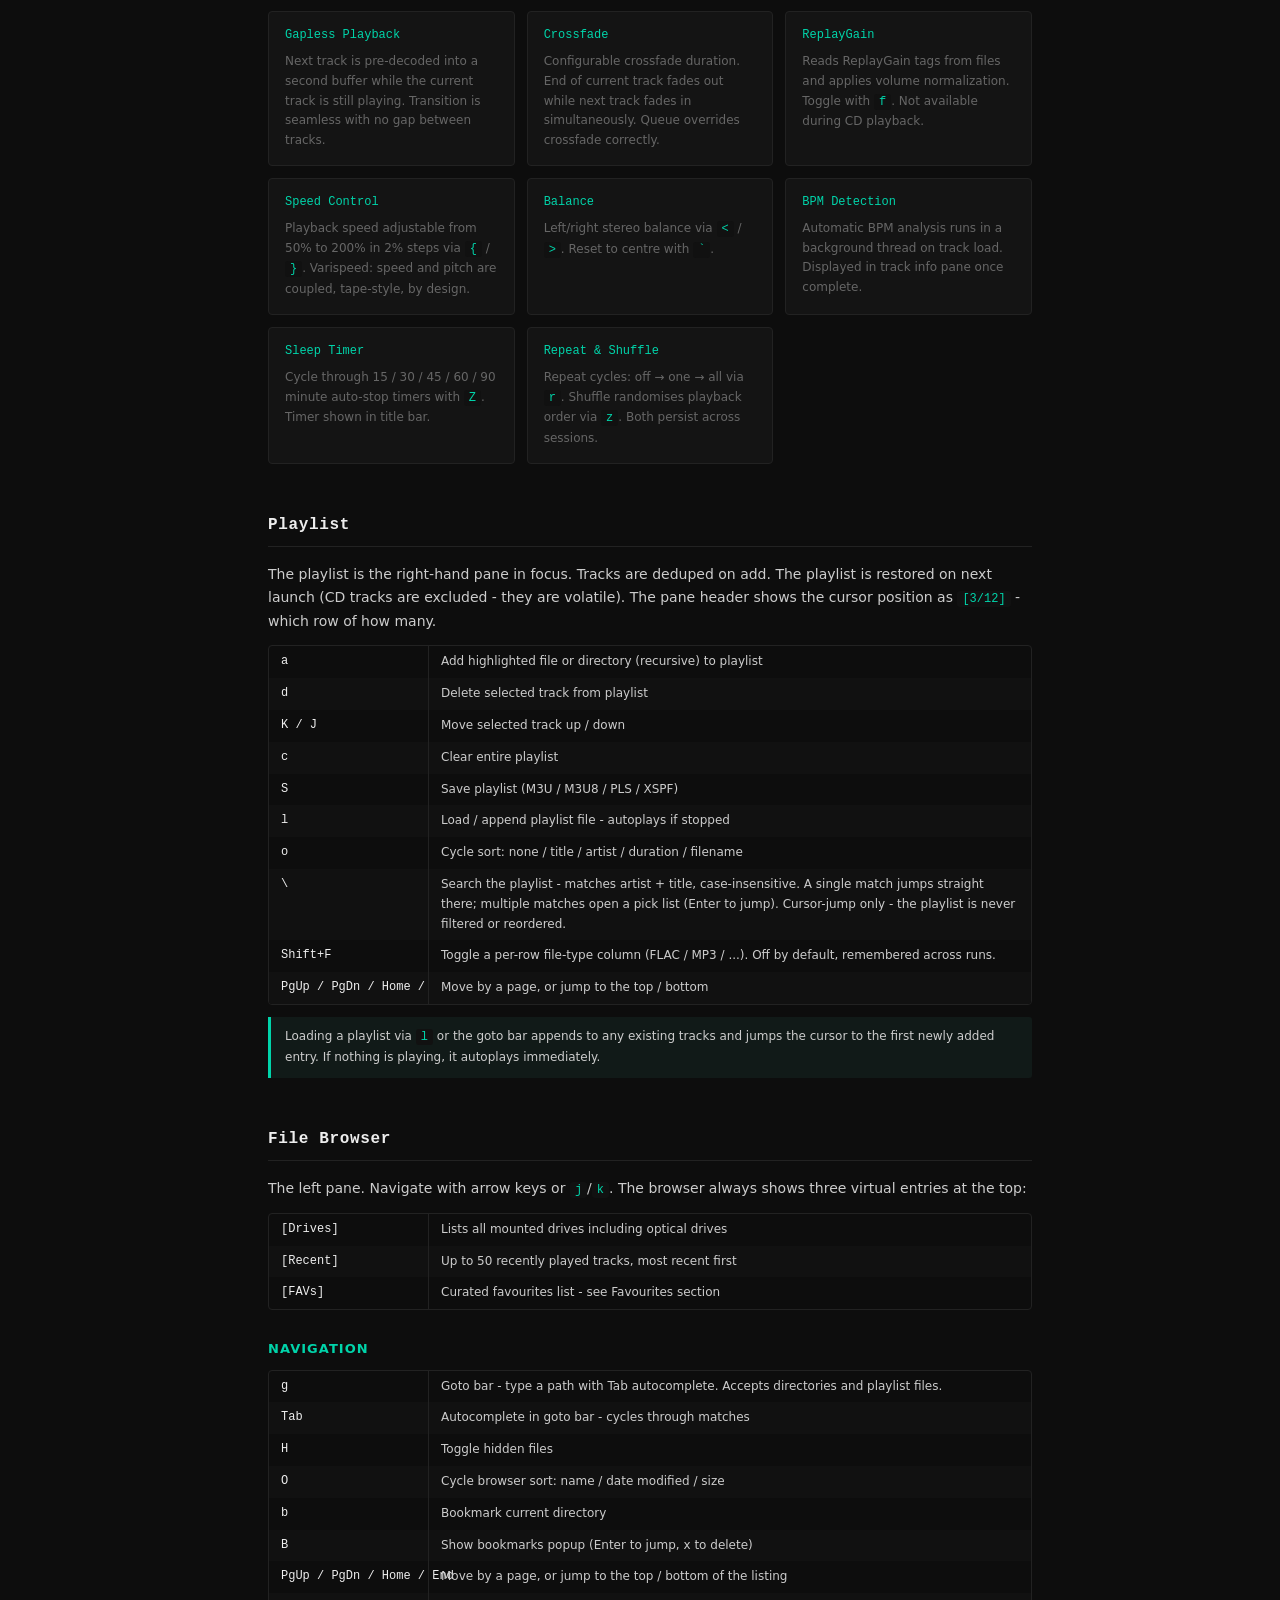
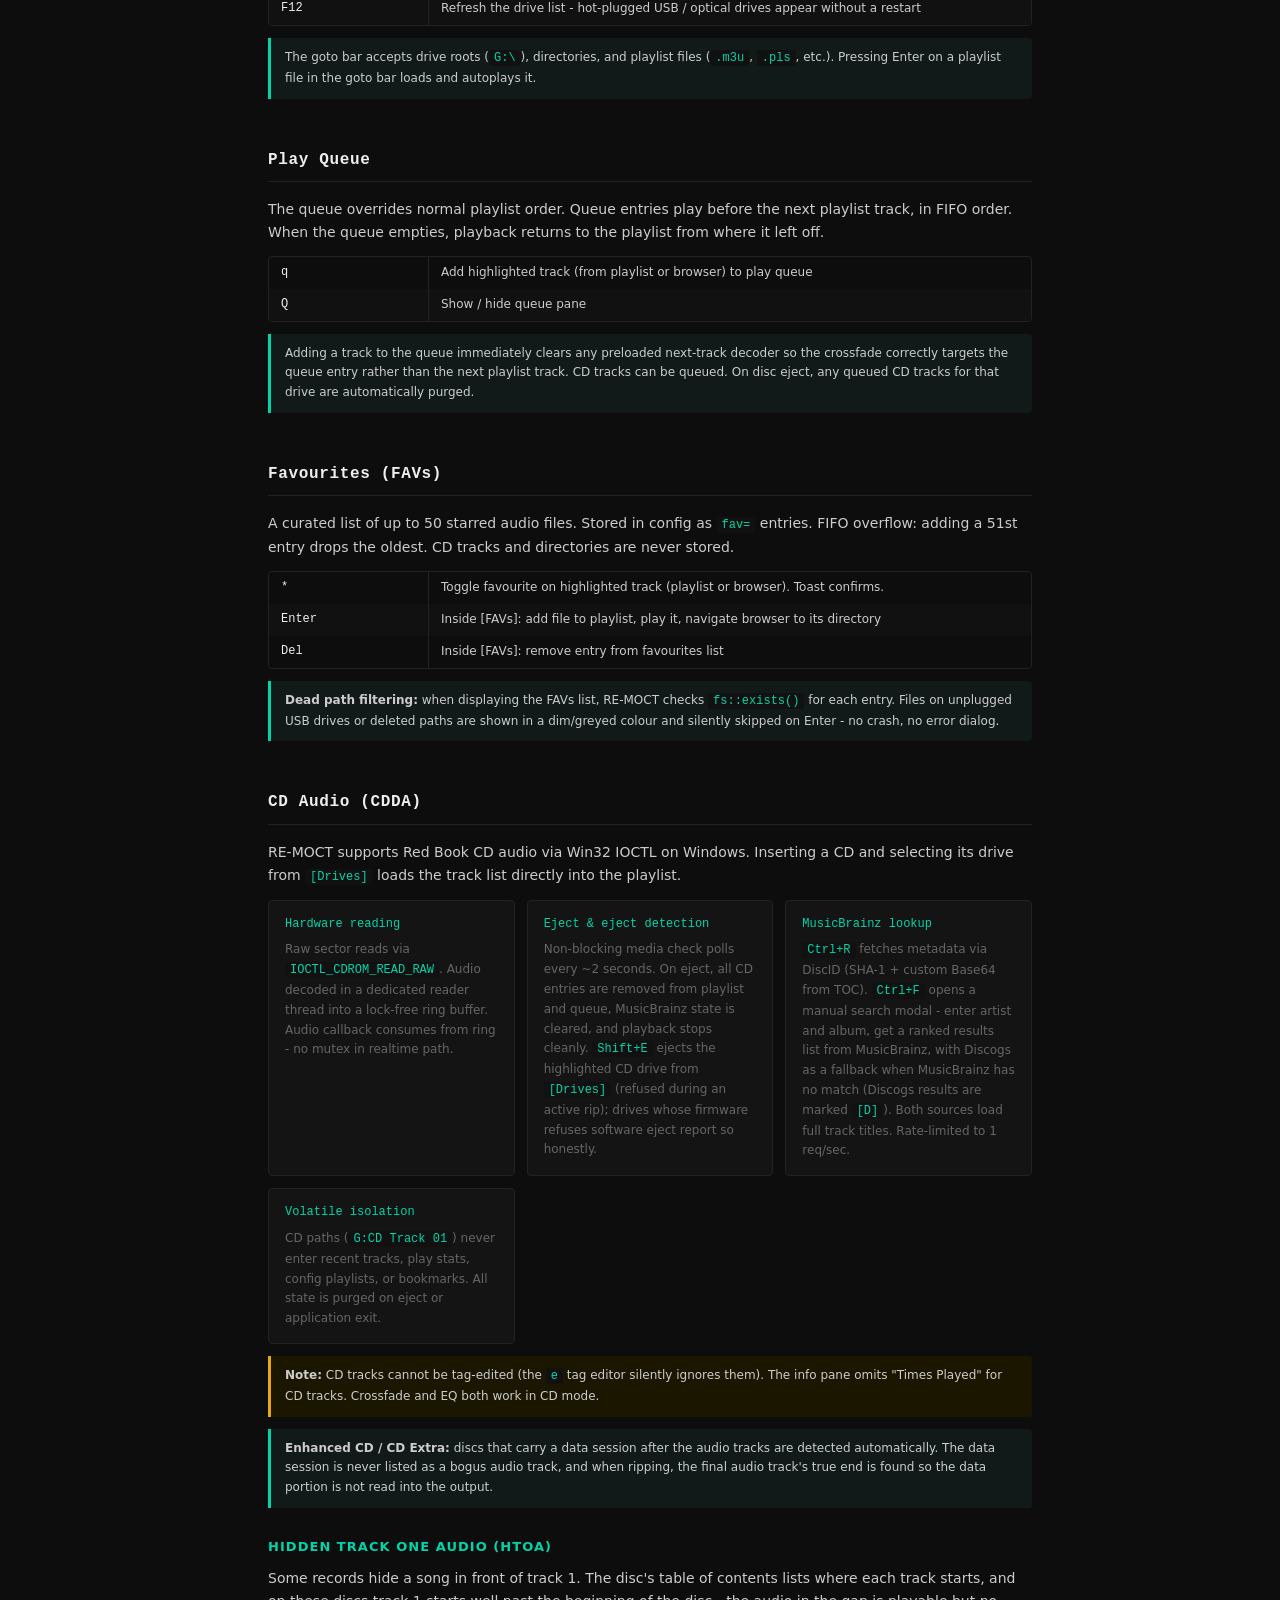
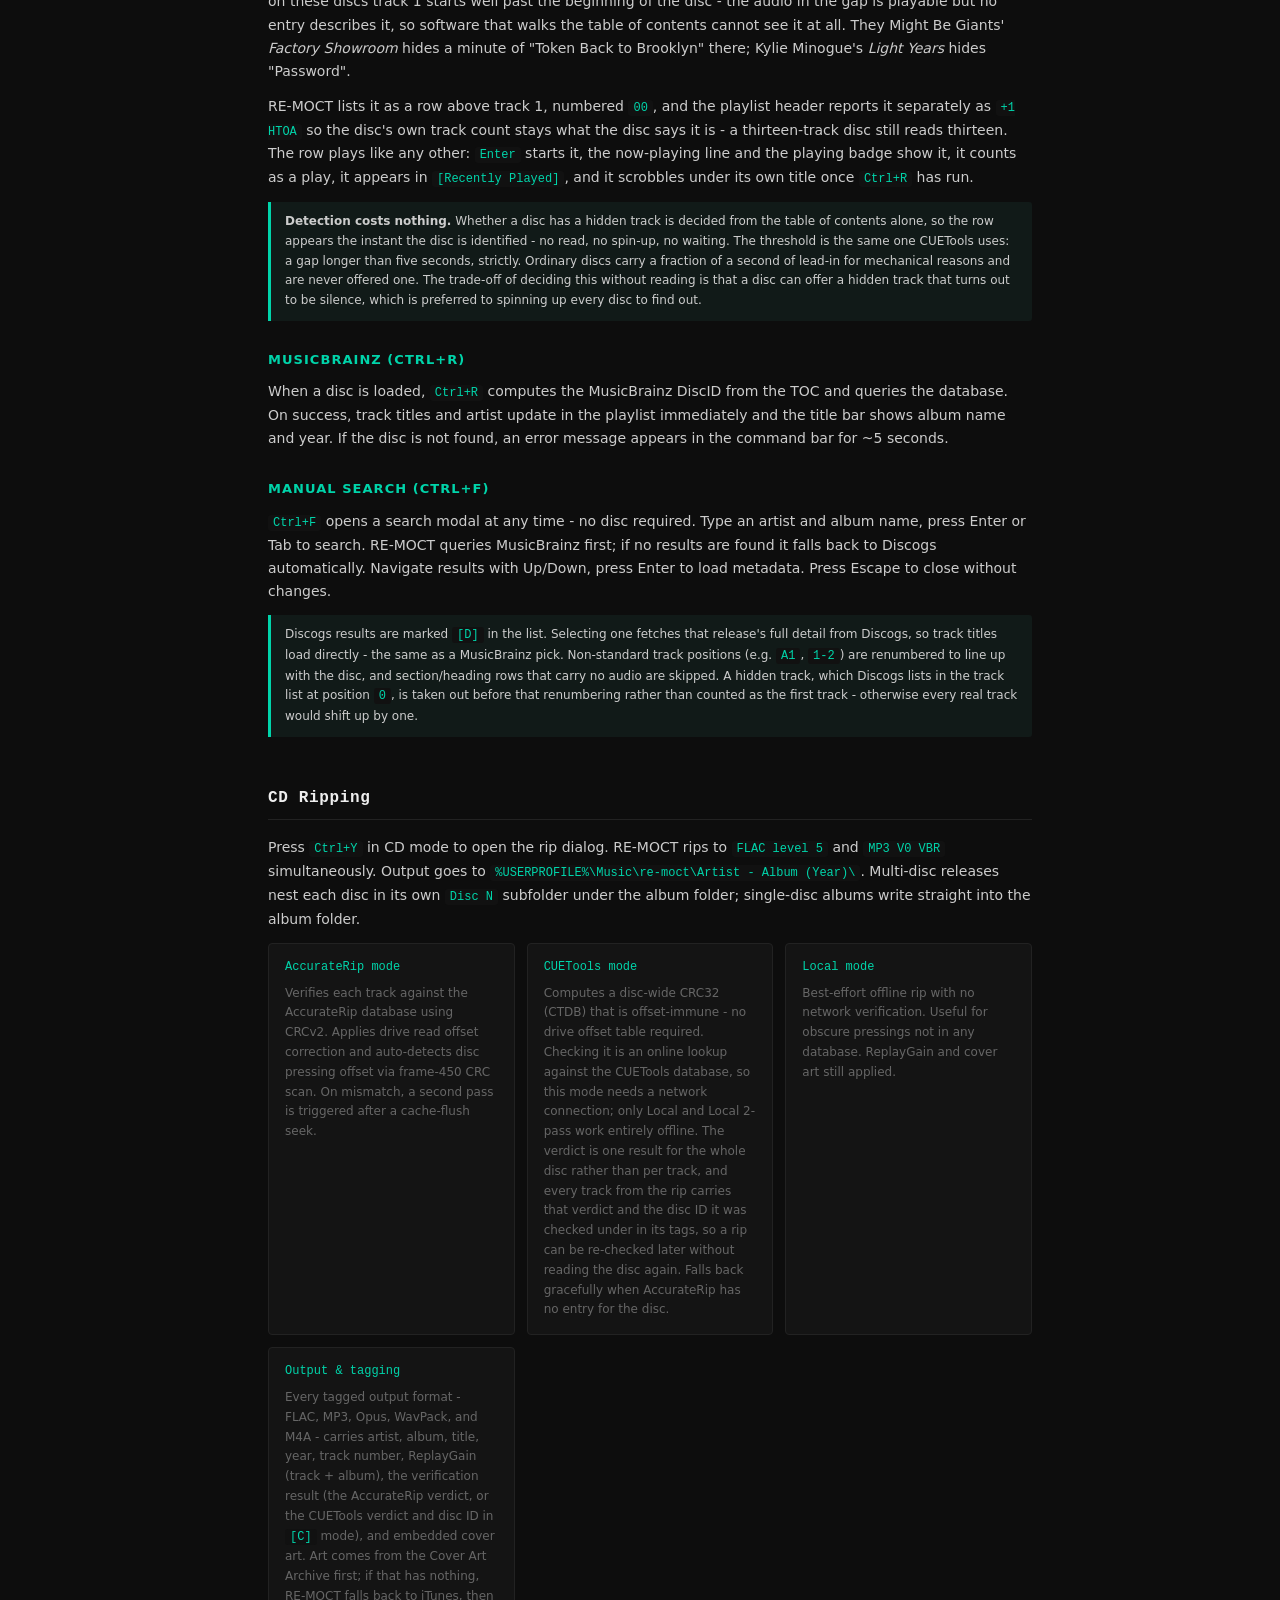
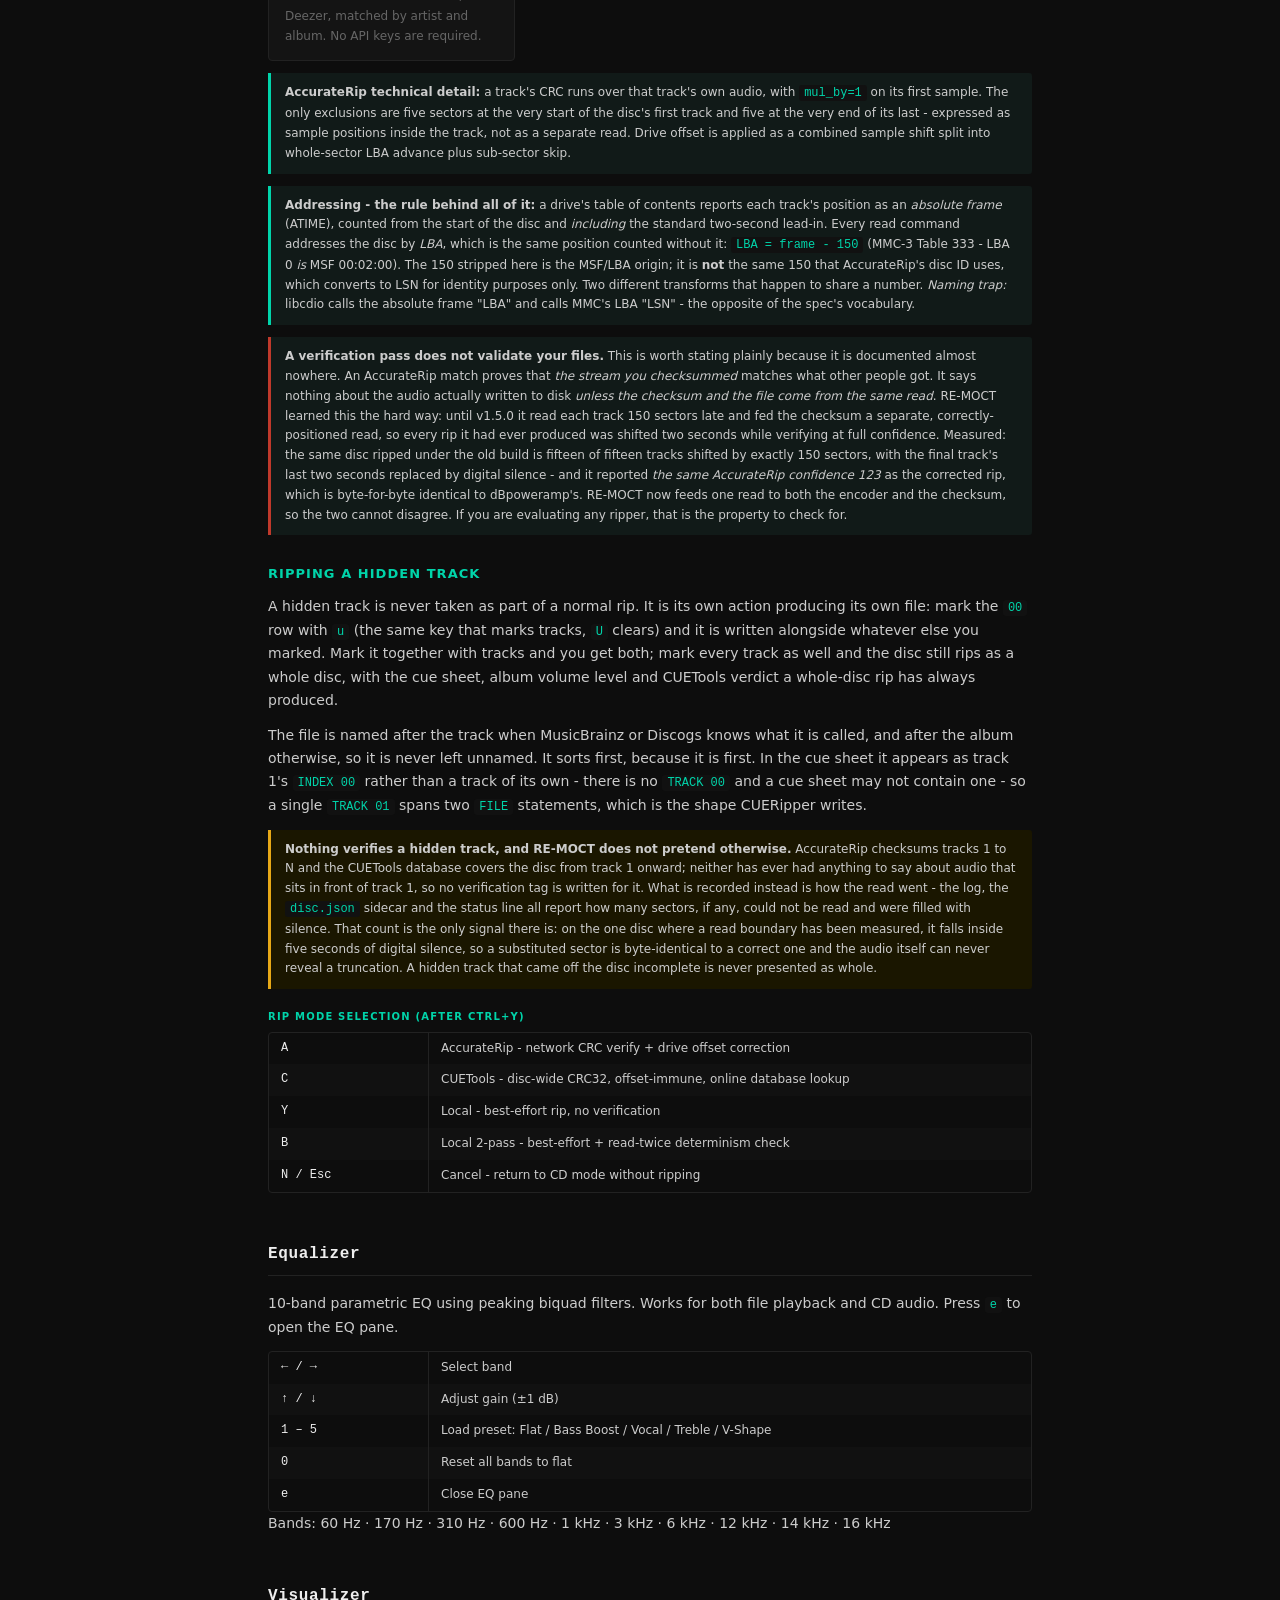
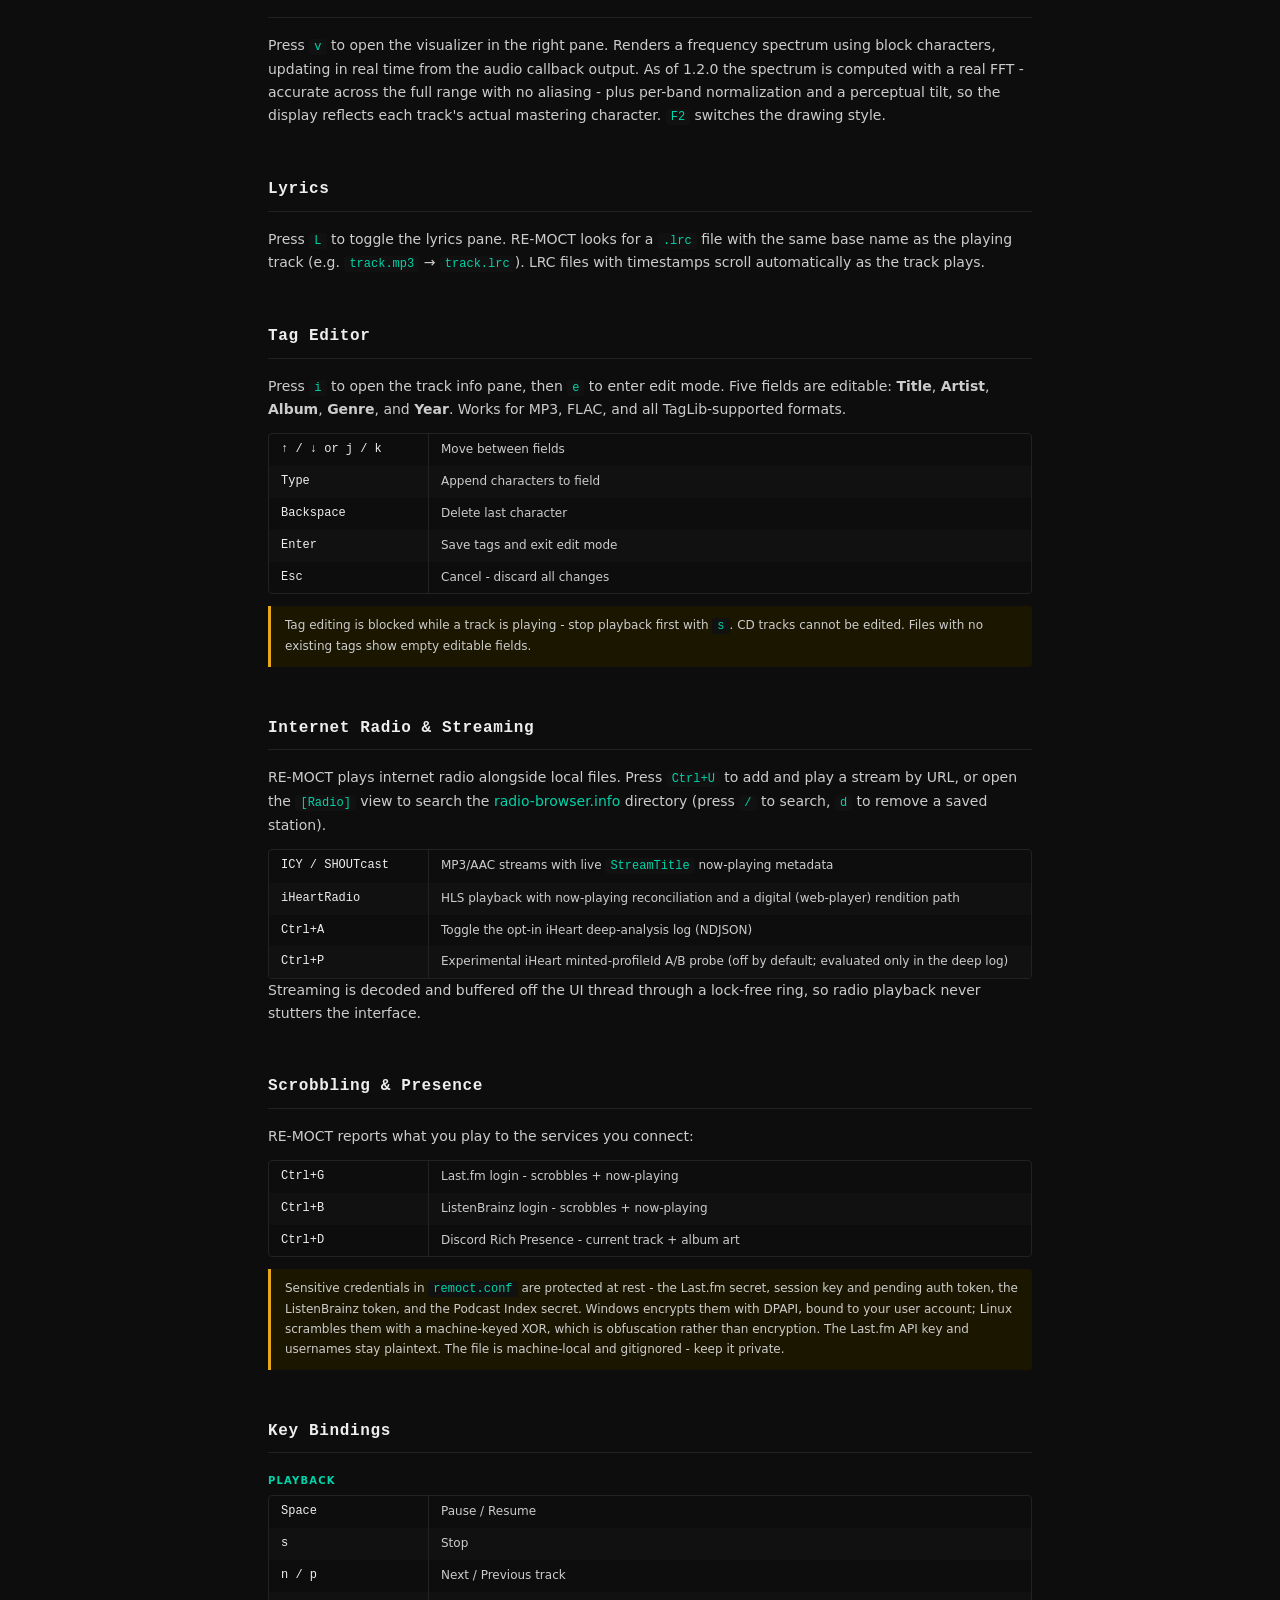
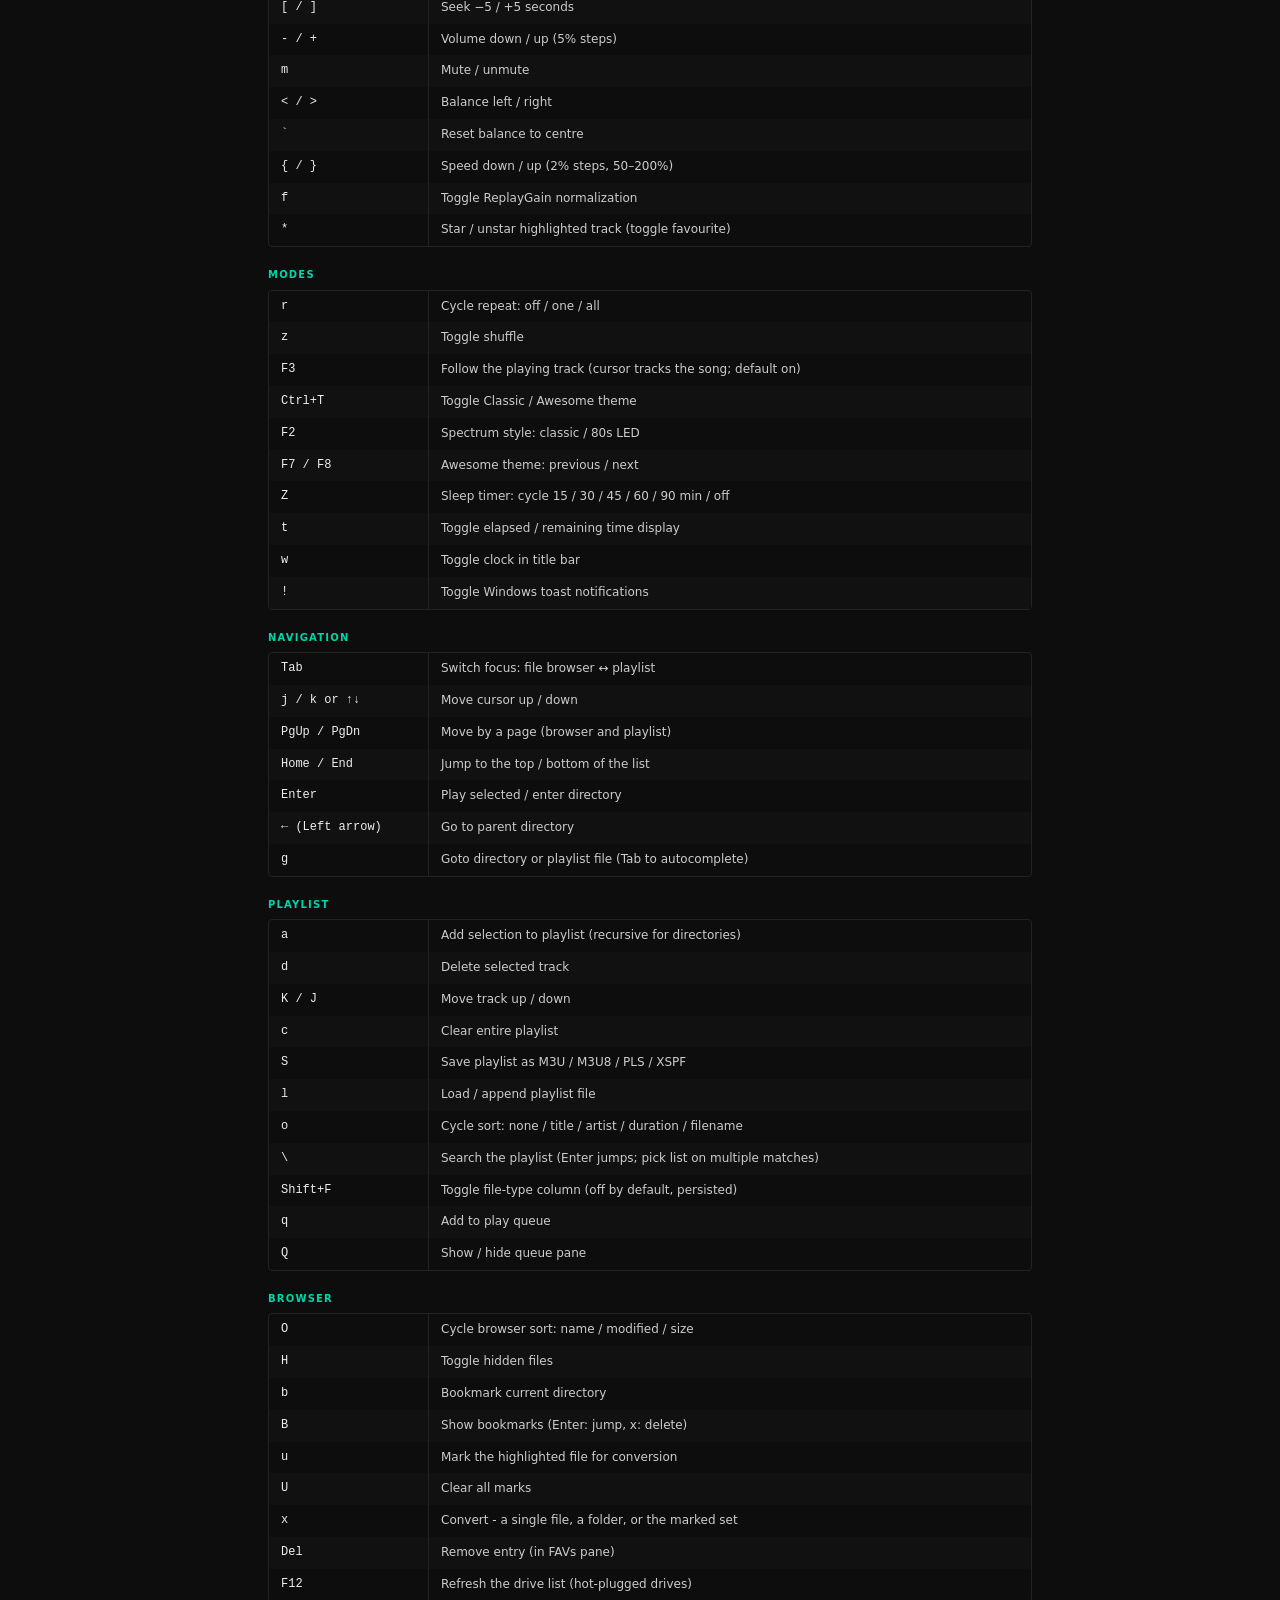
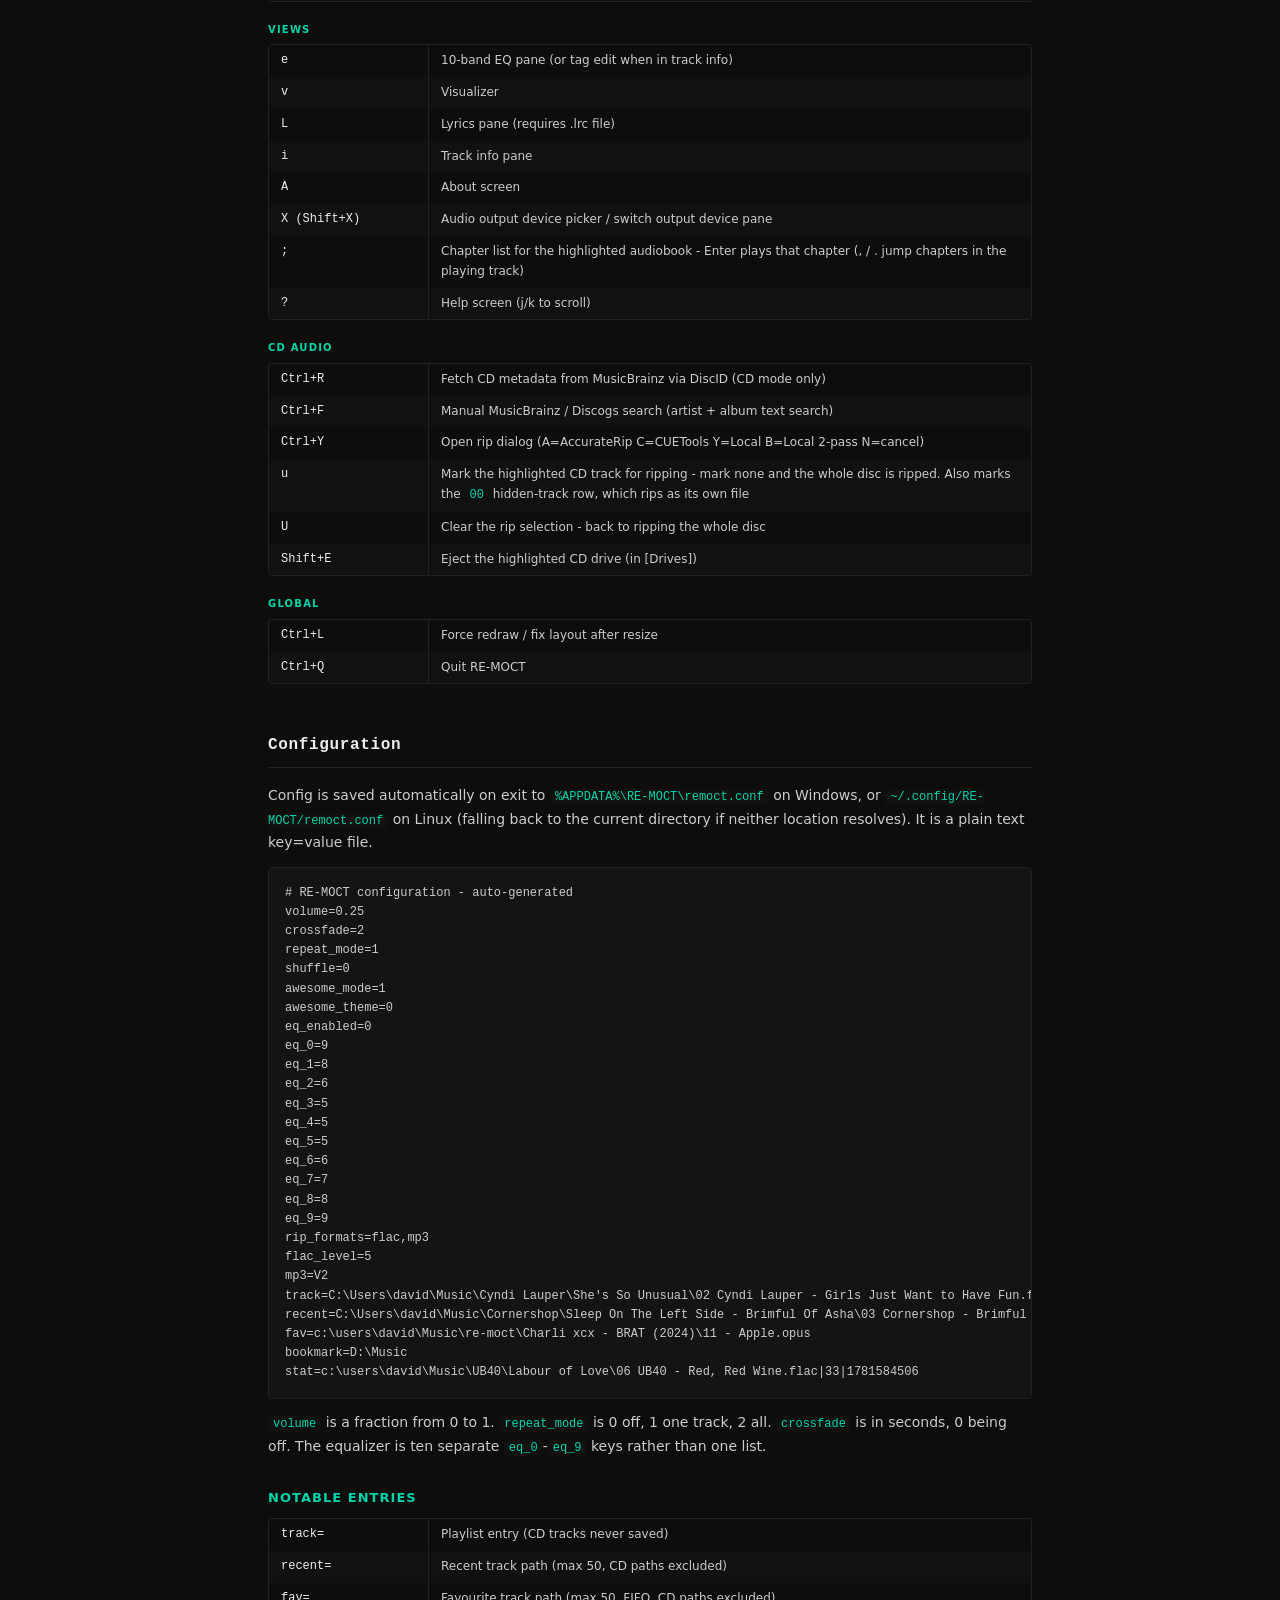
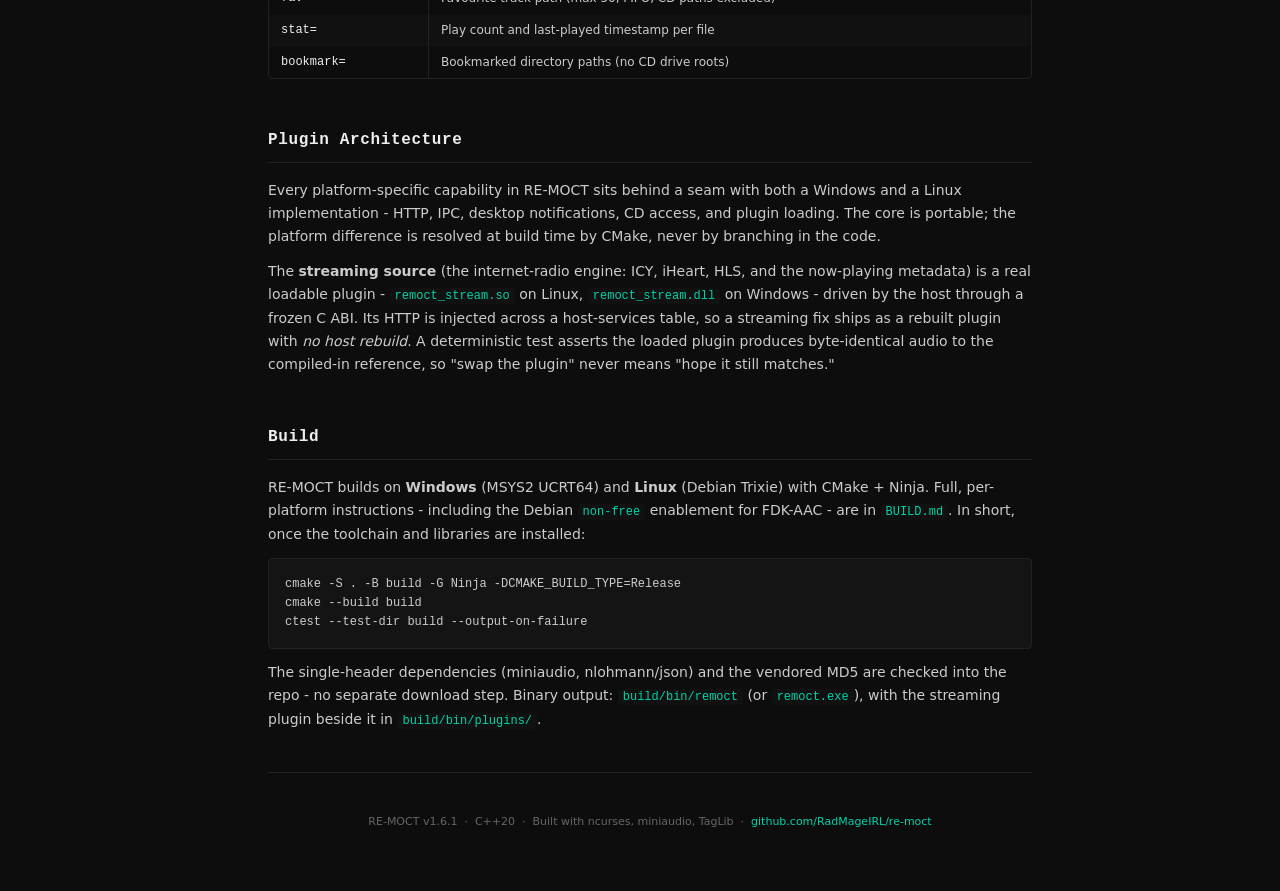
==== commit 0fc38e0a: "1.6.1: set the date, agree on the version, and say what shipped Ceremony. The CHANGELOG entry was da" ====
--- a/docs/index.html
+++ b/docs/index.html
@@ -301,7 +301,7 @@
 
 <!-- ── Sidebar ── -->
 <nav>
-  <div class="logo">RE-MOCT<span>v1.6.0</span></div>
+  <div class="logo">RE-MOCT<span>v1.6.1</span></div>
   <div class="nav-section">Overview</div>
   <a href="#intro">Introduction</a>
   <a href="#formats">Formats</a>
@@ -330,11 +330,11 @@
 <!-- ── Main ── -->
 <main>
 
-<h1>RE-MOCT <span class="version">v1.6.0</span></h1>
+<h1>RE-MOCT <span class="version">v1.6.1</span></h1>
 
 <div class="note" style="margin-bottom:24px">
-  <strong>1.6.0 released - hidden tracks in front of track 1 are now found, played and
-  ripped.</strong>
+  <strong>1.6.1 released - text that is not English renders as itself, and ripping a
+  boxed set no longer guesses which disc you have.</strong>
   RE-MOCT runs on <strong>Windows</strong> and <strong>Linux</strong>. Grab a build from the
   <a href="https://github.com/RadMageIRL/re-moct/releases">GitHub Releases page</a>, or build
   from source - see <a href="#build">Build</a>. Its streaming source ships as a loadable
@@ -353,7 +353,7 @@
 <div class="hero">
   <div class="hero-line">
     <span class="left hl">CD Track 02 [F:]</span>
-    <span class="right">[REPEAT ALL] [SHUFFLE] [CD] [New Miserable Experience (1992)] [EQ] RE-MOCT v1.6.0</span>
+    <span class="right">[REPEAT ALL] [SHUFFLE] [CD] [New Miserable Experience (1992)] [EQ] RE-MOCT v1.6.1</span>
   </div>
   <div class="hero-line" style="margin-top:2px">
     <span class="left dim">Playlist [12]&nbsp;&nbsp;46m 8s</span>
@@ -411,7 +411,7 @@
 <h2 id="layout" class="section-anchor">Interface Layout</h2>
 
 <pre>┌─ RE-MOCT ─────────────────────────────────────────────────────────────────┐
-│  ► Artist - Title        [REPEAT ALL] [SHUFFLE] [CD] Album (Year)  v1.6.0 │
+│  ► Artist - Title        [REPEAT ALL] [SHUFFLE] [CD] Album (Year)  v1.6.1 │
 ├─ File Browser ───────────────────┬─ Playlist ─────────────────────────────┤
 │  [Drives]                        │  Playlist [14]  39m 40s                │
 │  [Recent]                        │  ► Green Day - Burnout           2:08  │
@@ -855,7 +855,7 @@
 <p>The single-header dependencies (miniaudio, nlohmann/json) and the vendored MD5 are checked into the repo - no separate download step. Binary output: <code>build/bin/remoct</code> (or <code>remoct.exe</code>), with the streaming plugin beside it in <code>build/bin/plugins/</code>.</p>
 
 <hr>
-<p style="font-size:11px; color:var(--muted); text-align:center">RE-MOCT v1.6.0 &nbsp;·&nbsp; C++20 &nbsp;·&nbsp; Built with ncurses, miniaudio, TagLib &nbsp;·&nbsp; <a href="https://github.com/RadMageIRL/re-moct" style="color:var(--accent)">github.com/RadMageIRL/re-moct</a></p>
+<p style="font-size:11px; color:var(--muted); text-align:center">RE-MOCT v1.6.1 &nbsp;·&nbsp; C++20 &nbsp;·&nbsp; Built with ncurses, miniaudio, TagLib &nbsp;·&nbsp; <a href="https://github.com/RadMageIRL/re-moct" style="color:var(--accent)">github.com/RadMageIRL/re-moct</a></p>
 
 </main>
 </div>
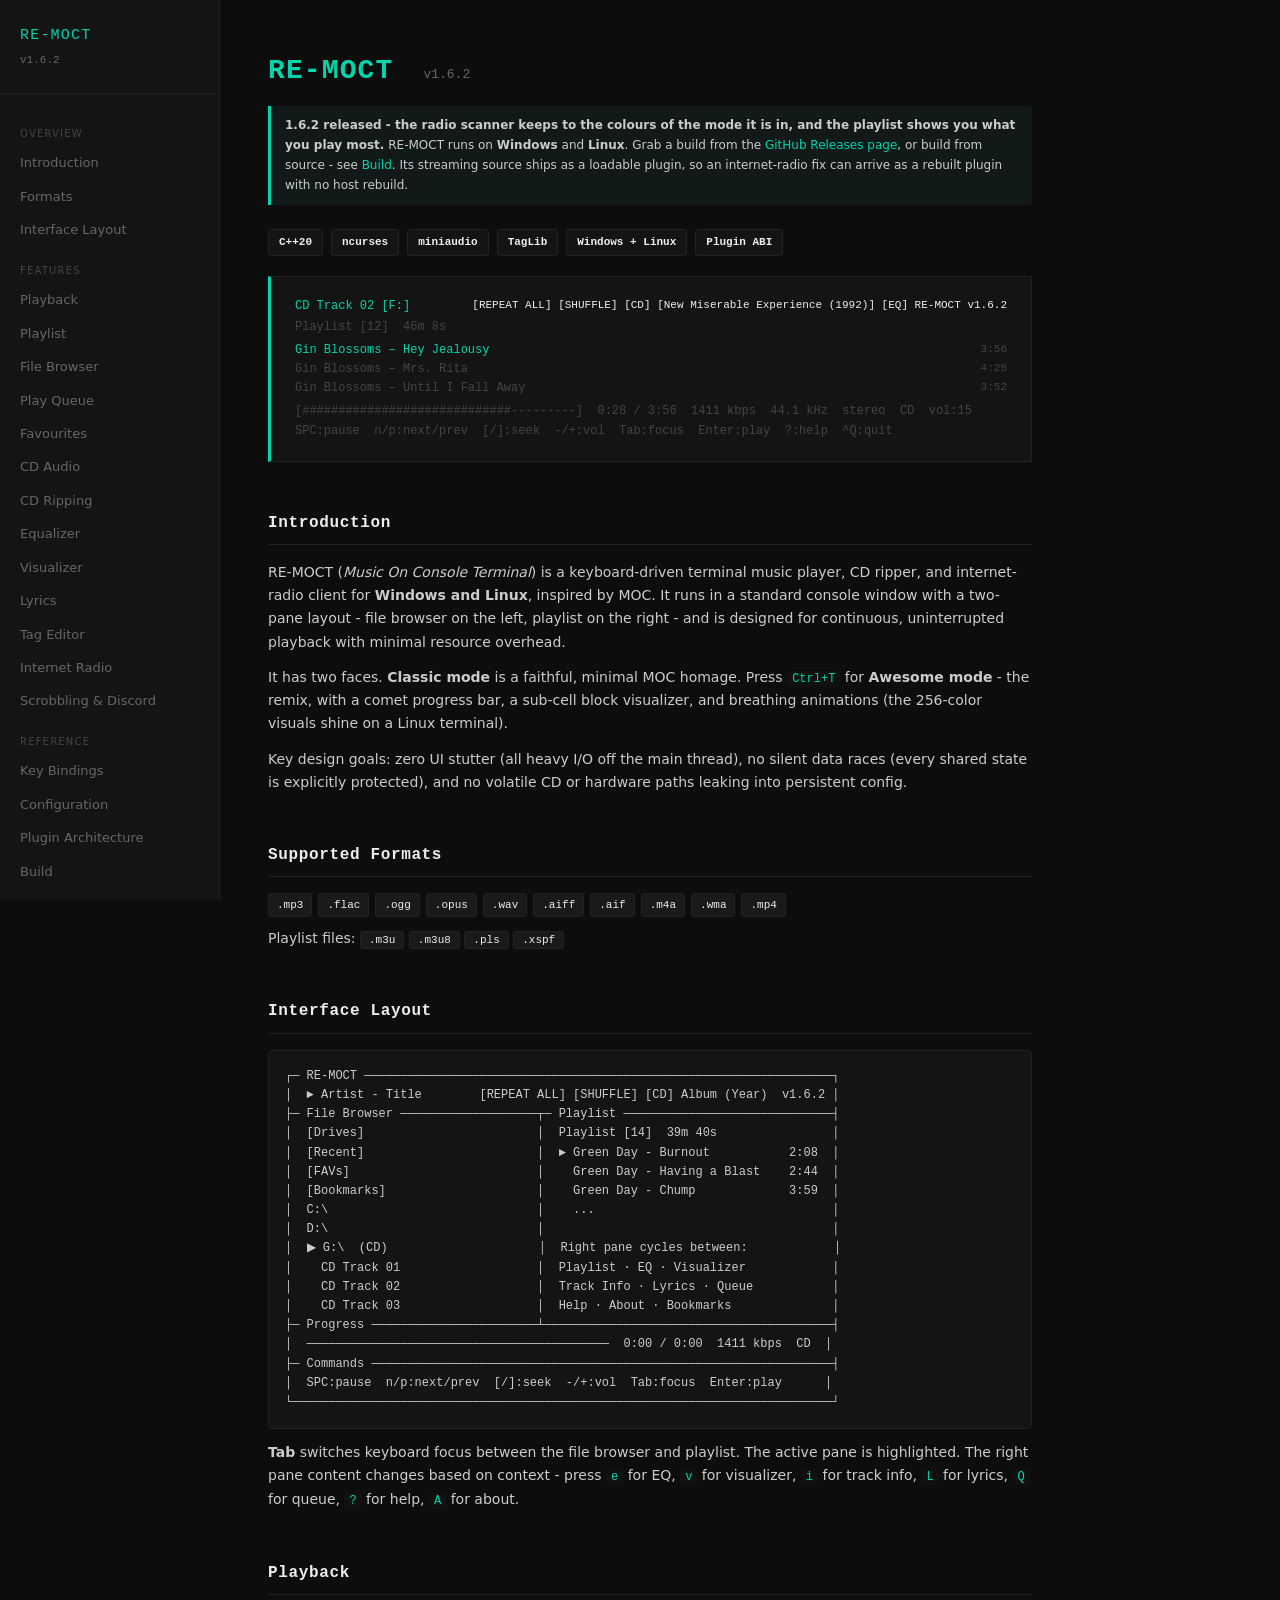
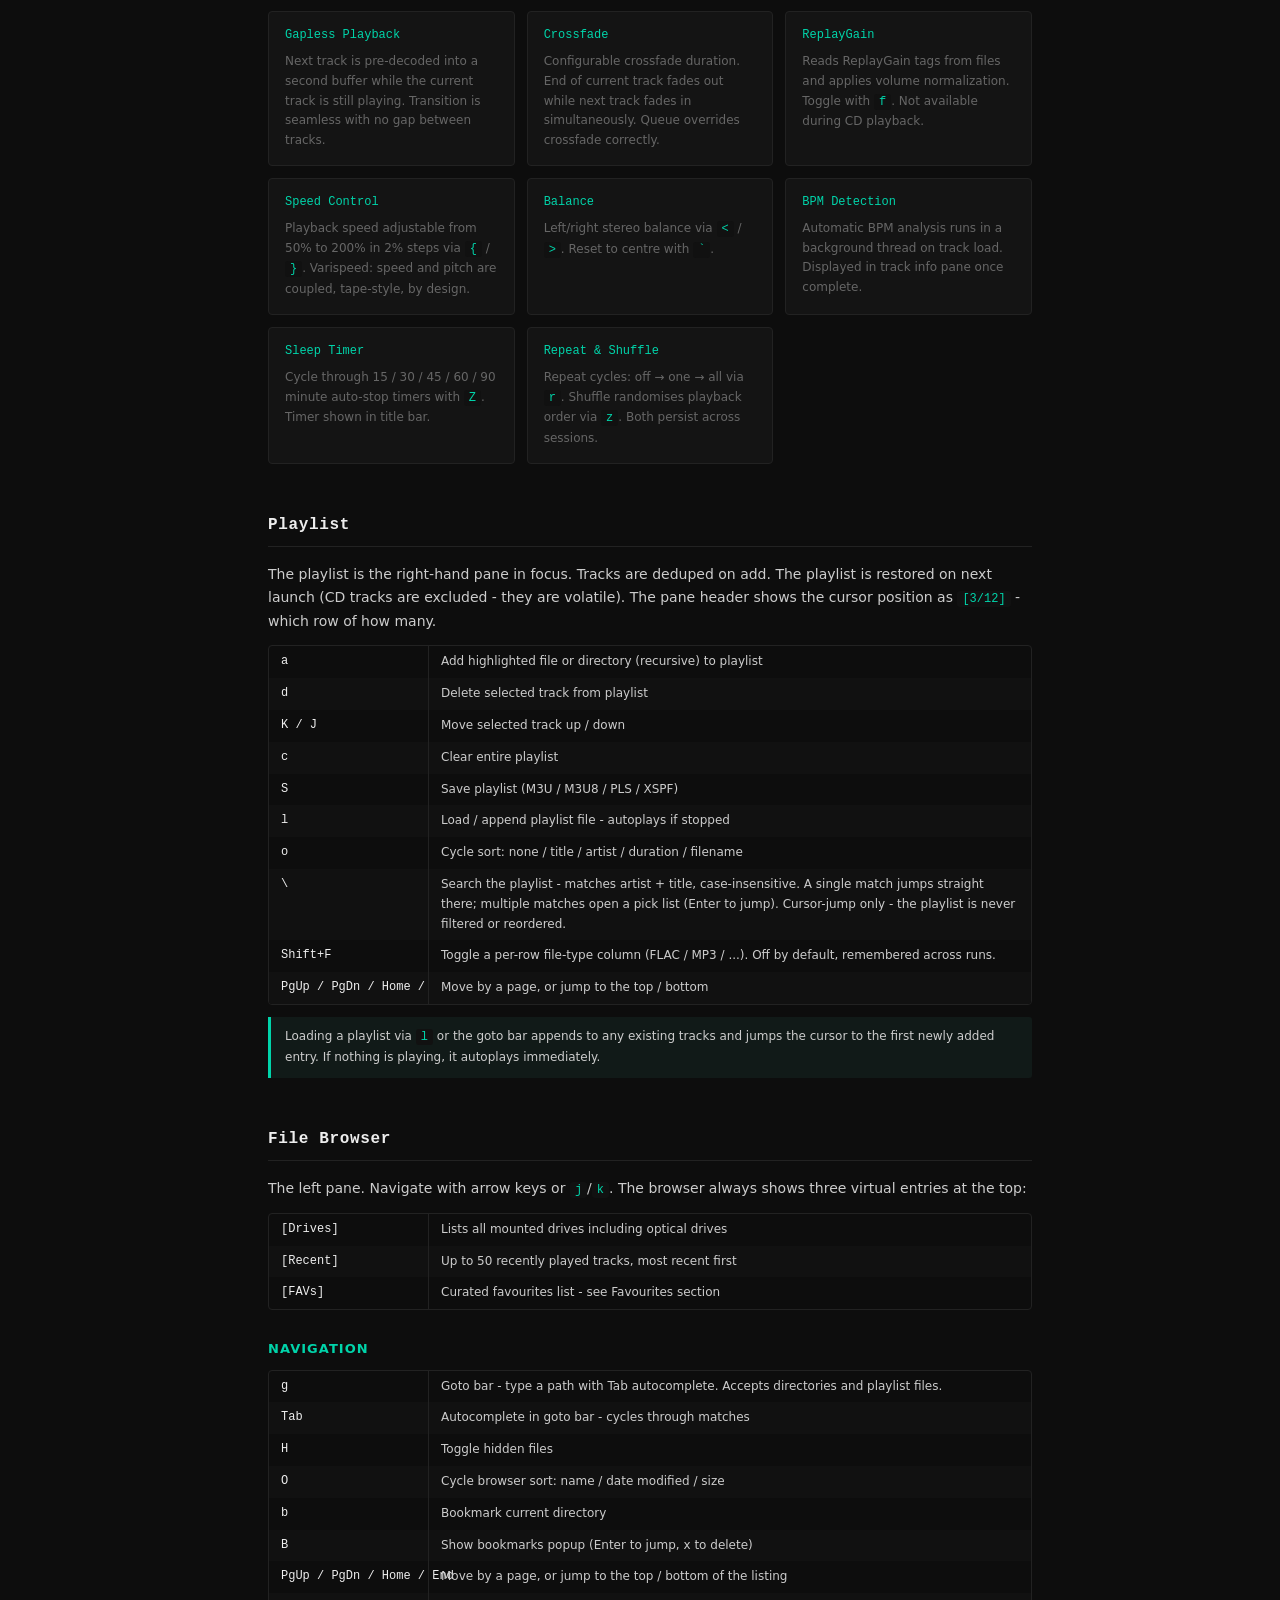
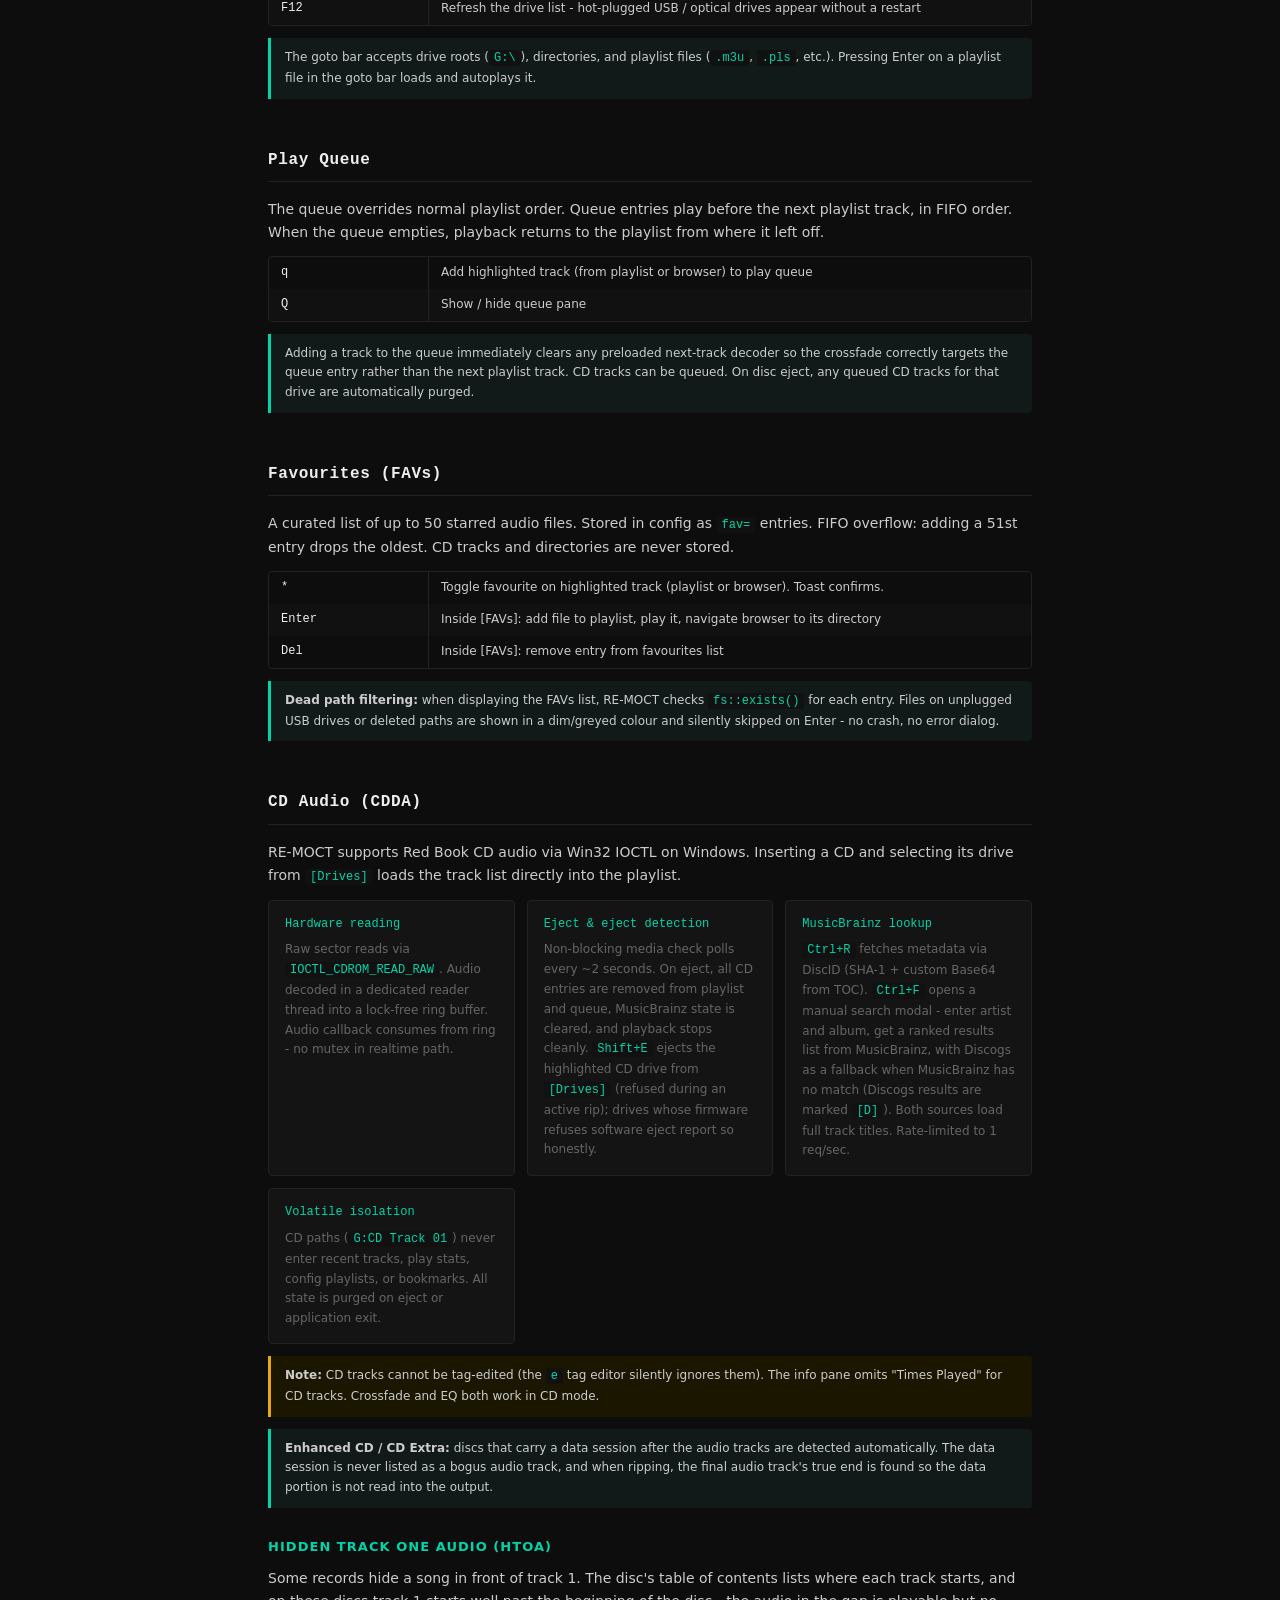
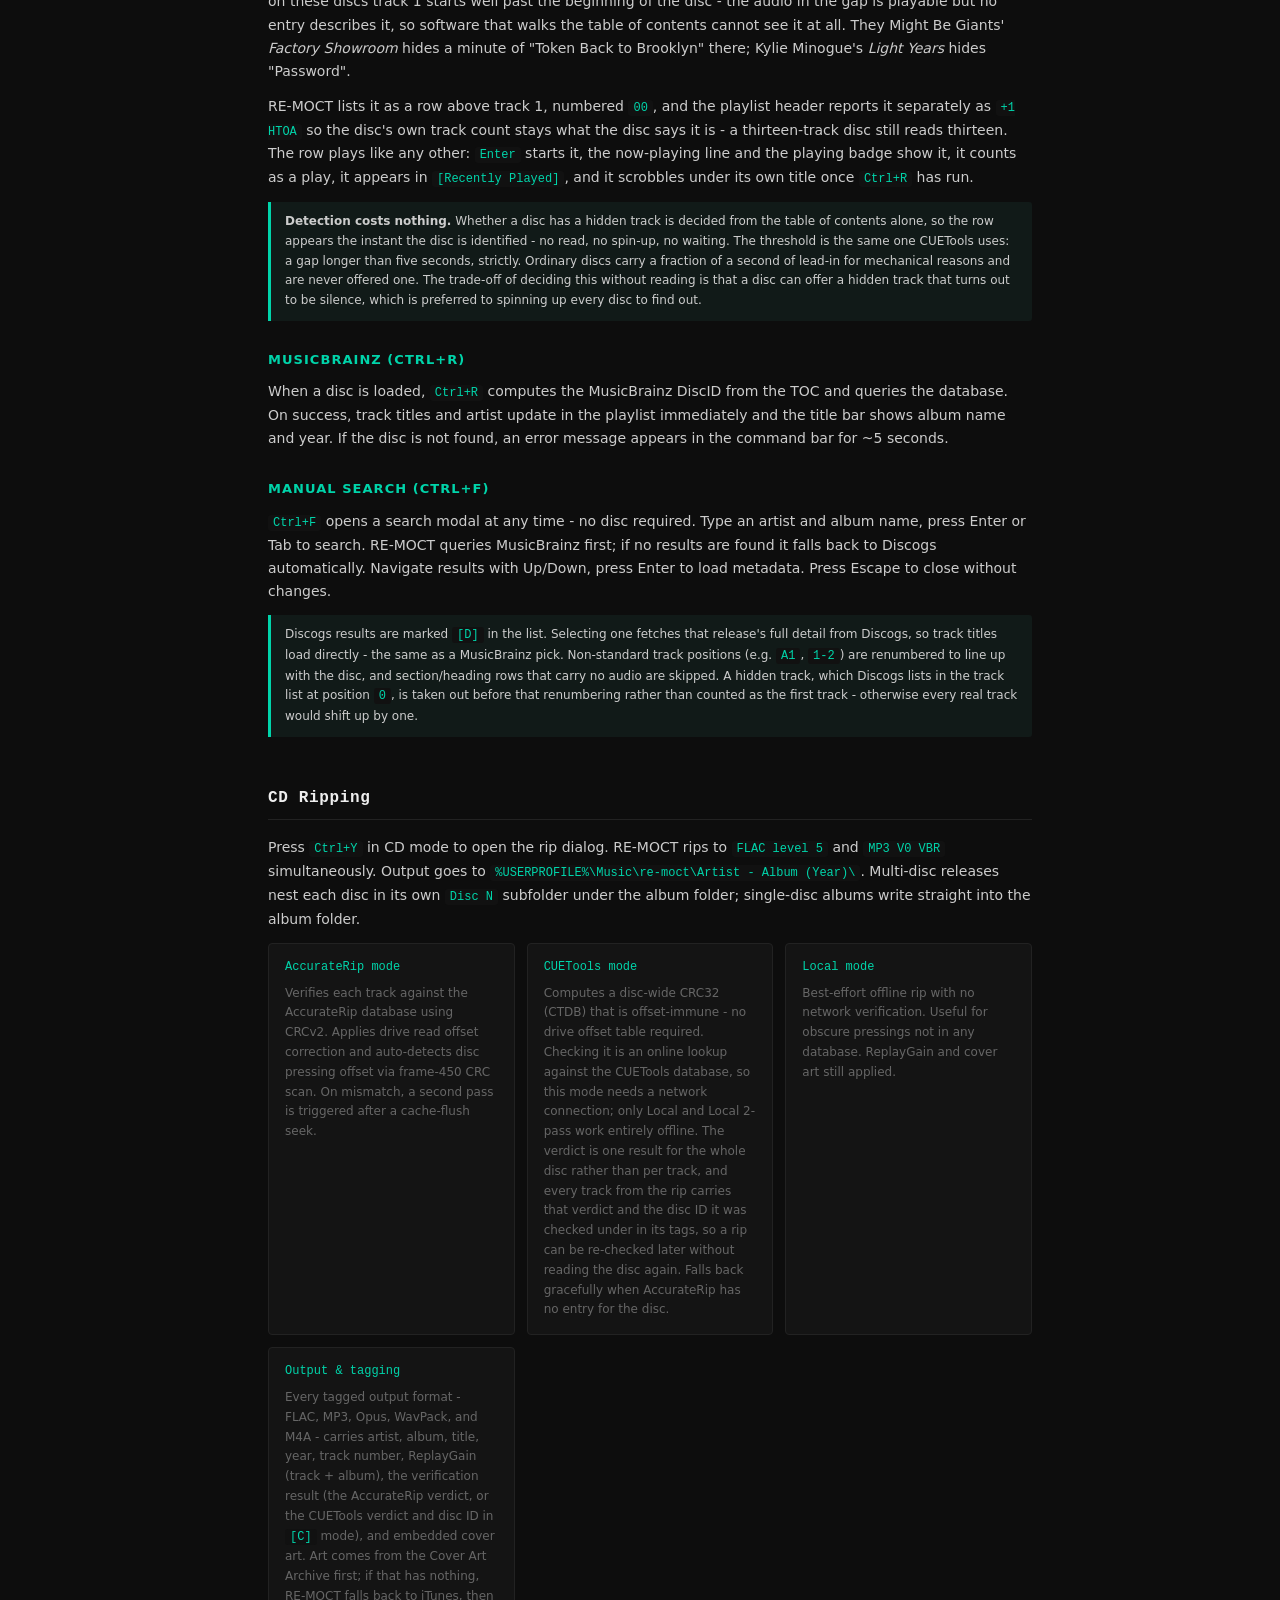
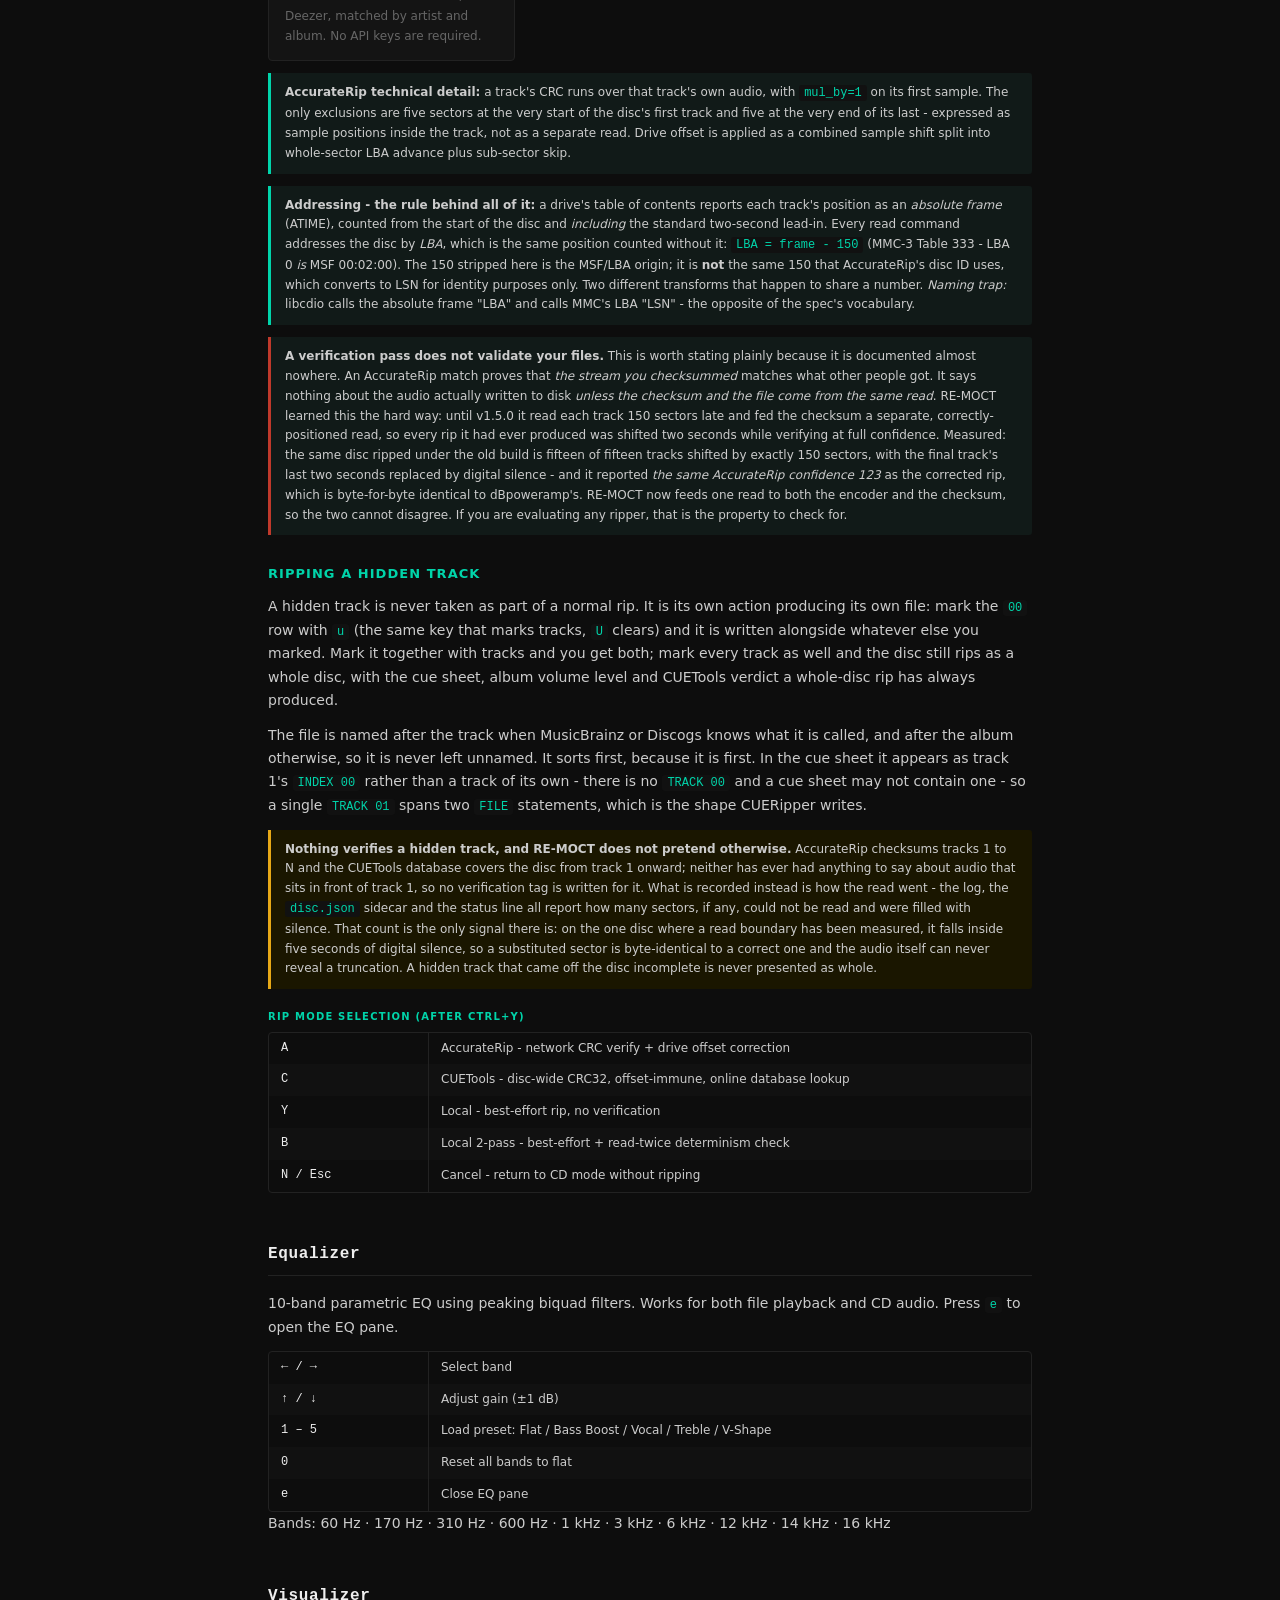
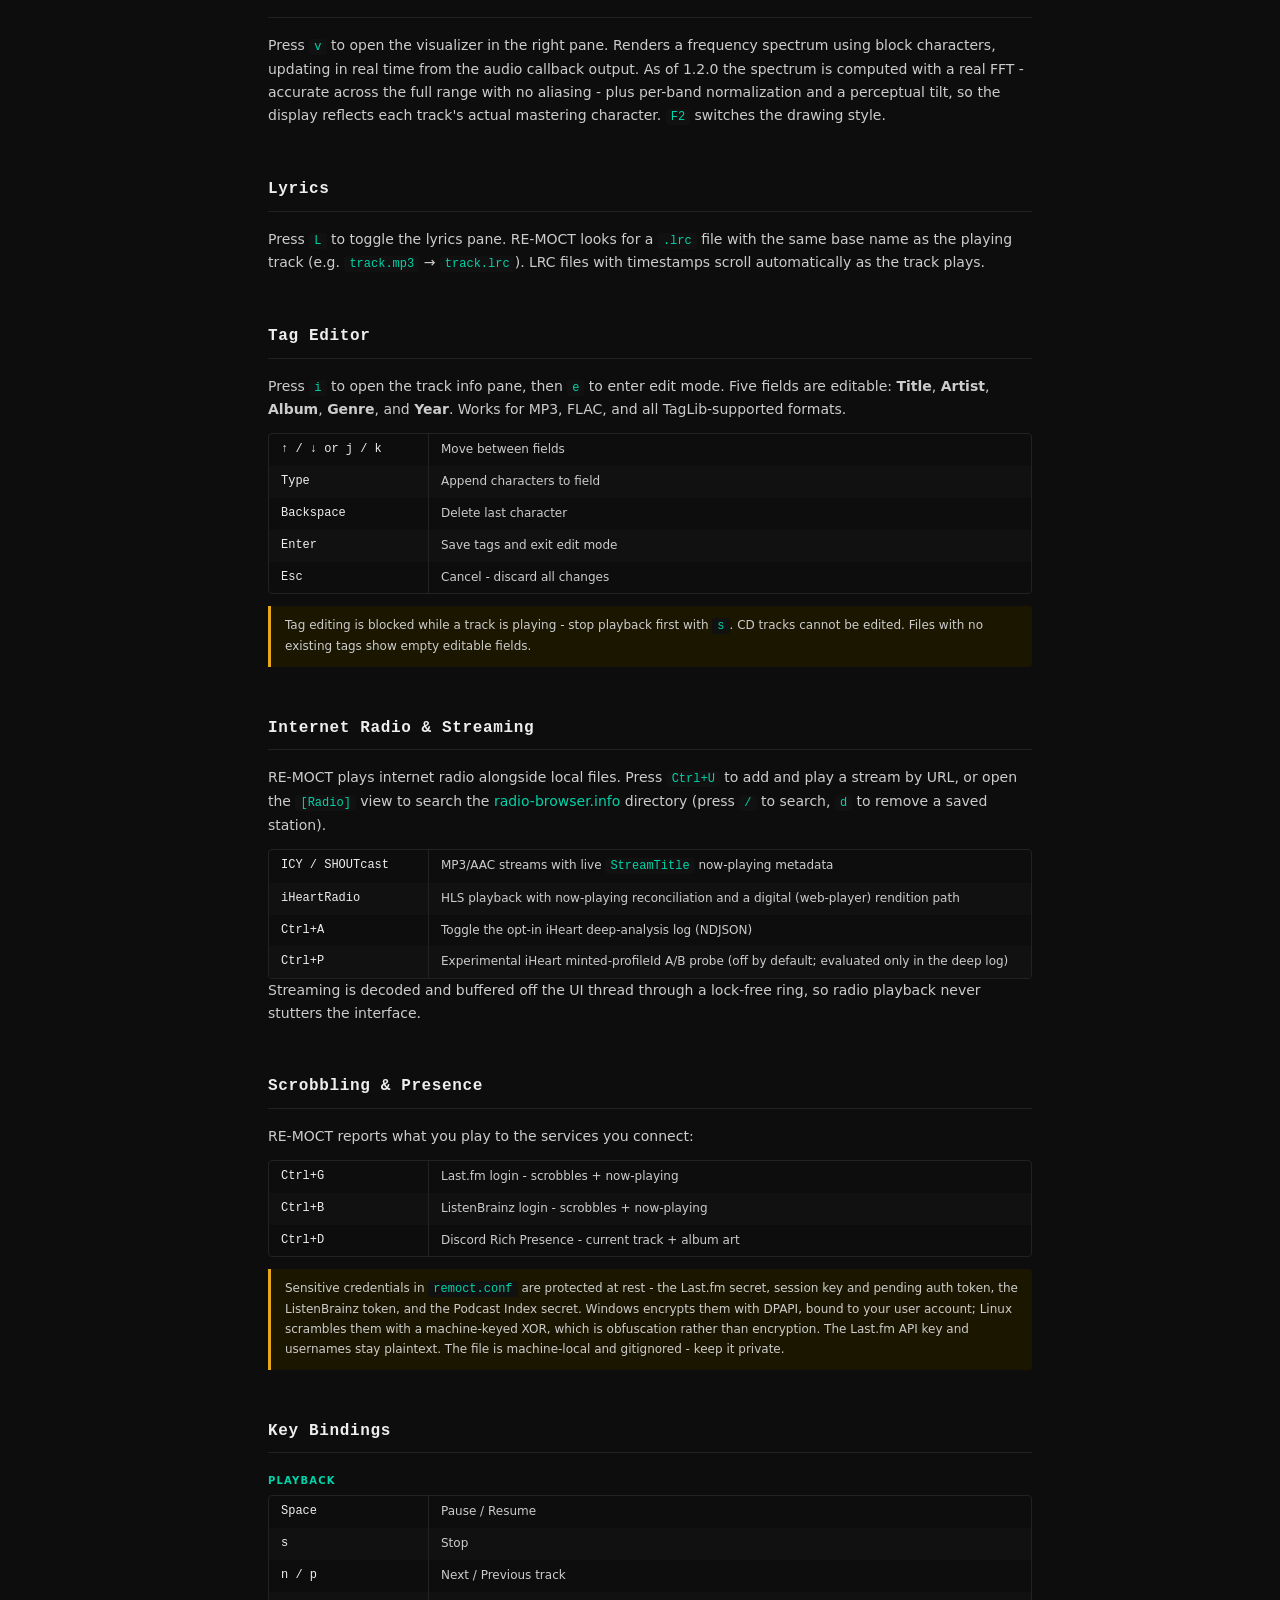
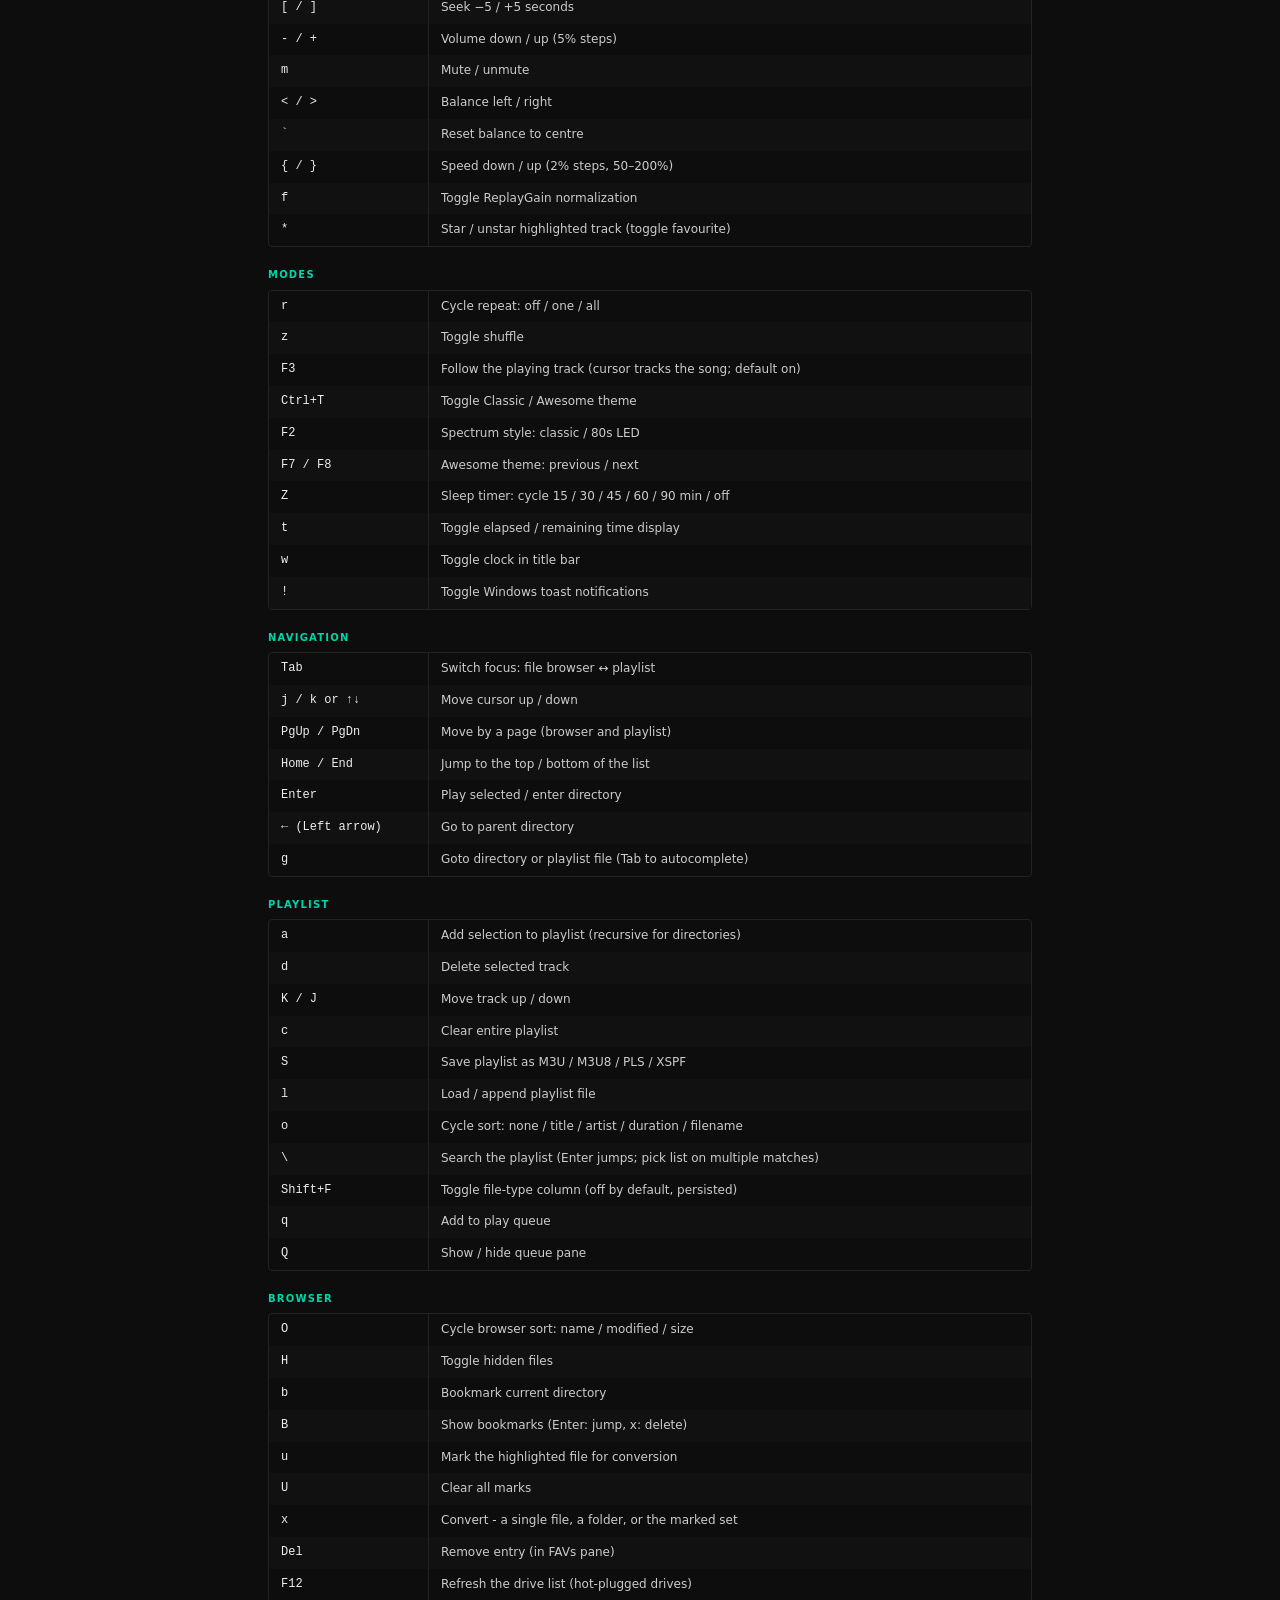
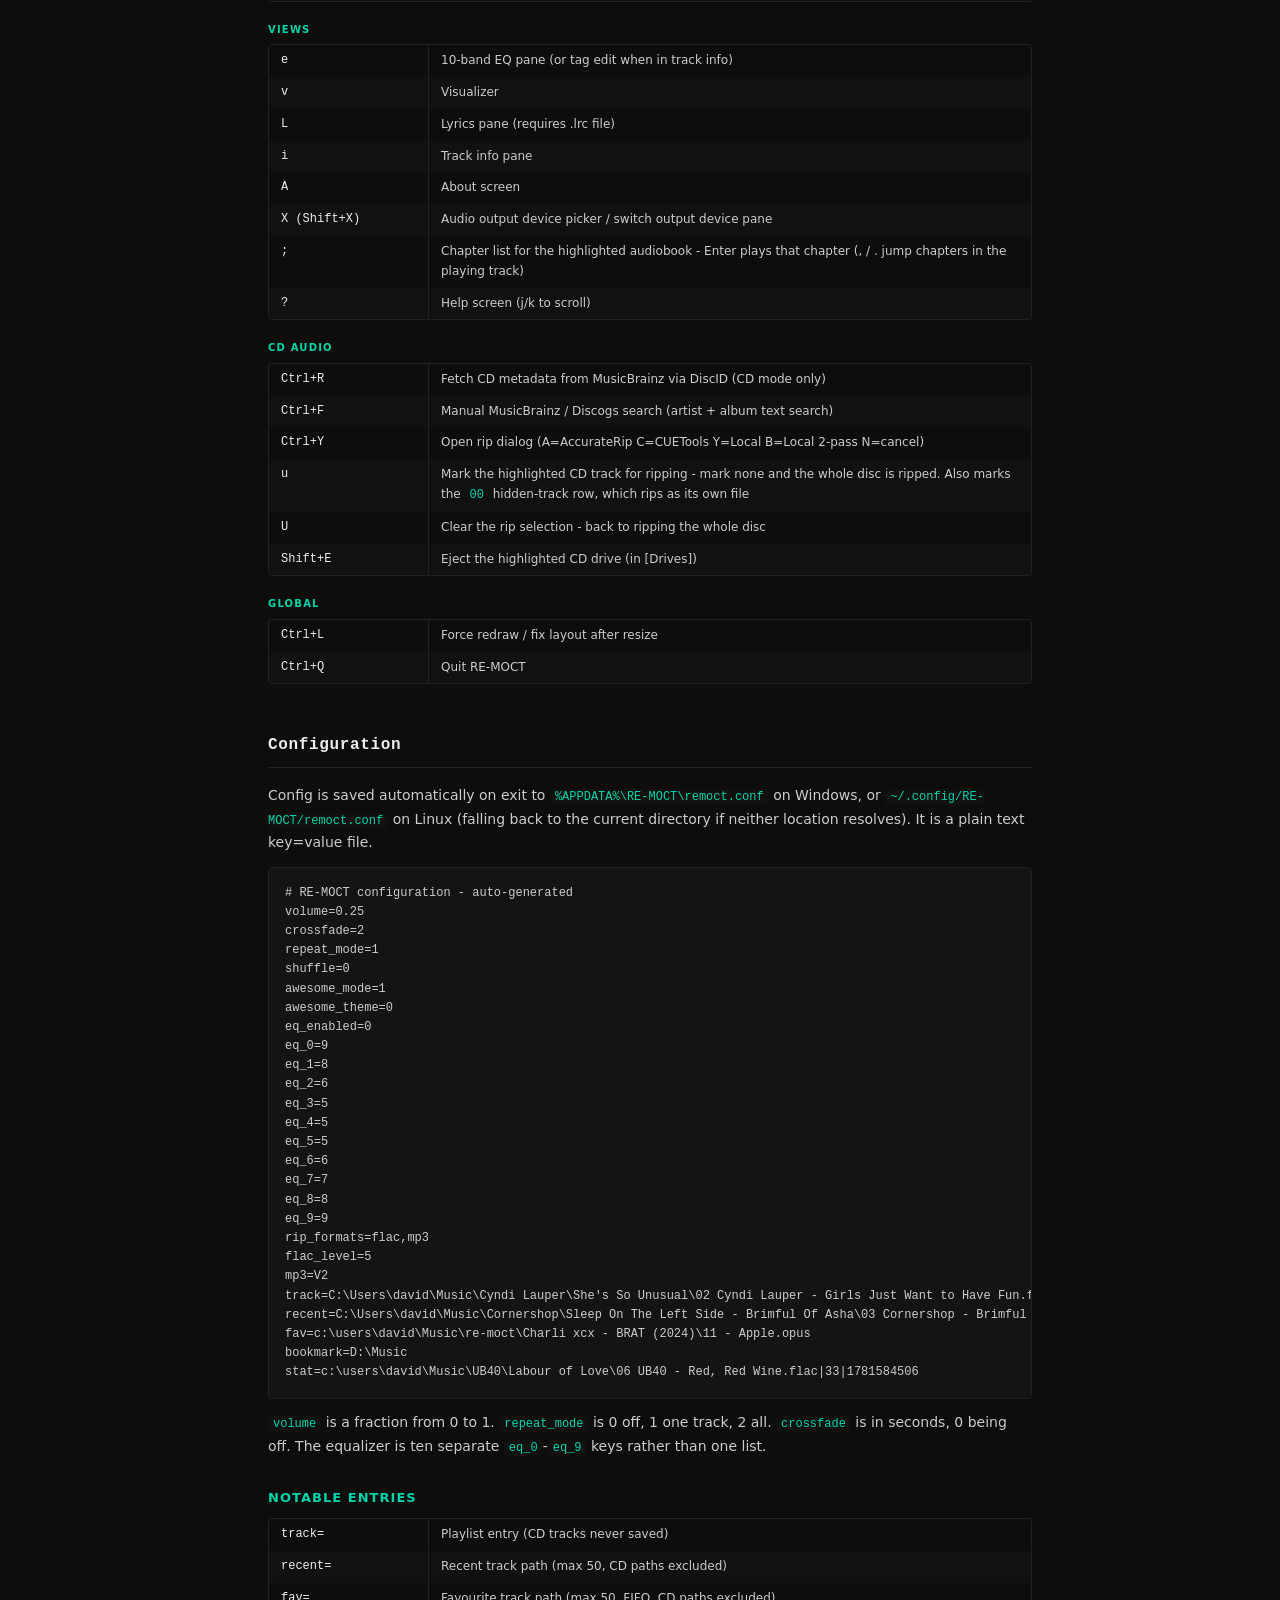
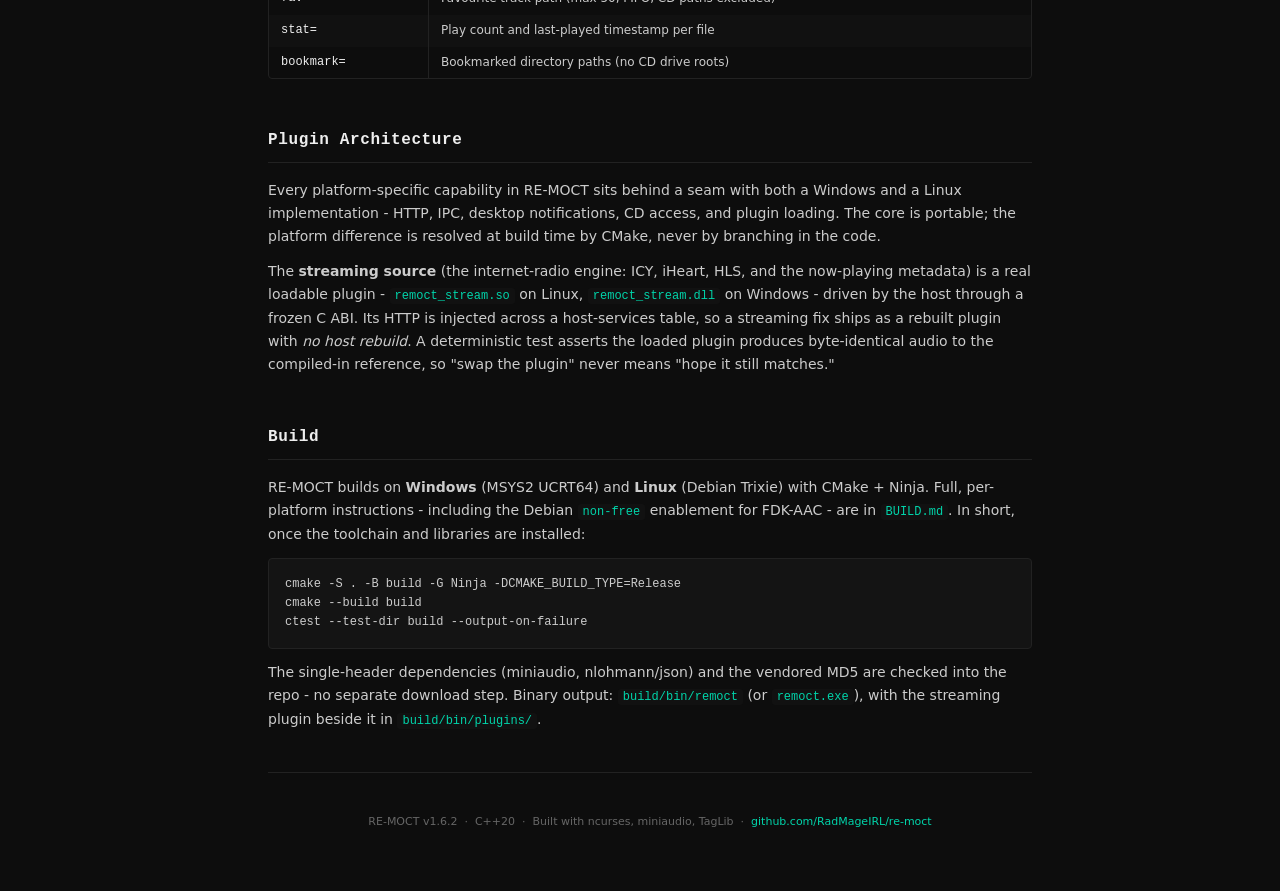
==== commit bb3acbcb: "1.6.2: say what it is, and say it is not out yet Surfacing and polish. Nothing changes about how any" ====
--- a/docs/index.html
+++ b/docs/index.html
@@ -301,7 +301,7 @@
 
 <!-- ── Sidebar ── -->
 <nav>
-  <div class="logo">RE-MOCT<span>v1.6.1</span></div>
+  <div class="logo">RE-MOCT<span>v1.6.2</span></div>
   <div class="nav-section">Overview</div>
   <a href="#intro">Introduction</a>
   <a href="#formats">Formats</a>
@@ -330,11 +330,11 @@
 <!-- ── Main ── -->
 <main>
 
-<h1>RE-MOCT <span class="version">v1.6.1</span></h1>
+<h1>RE-MOCT <span class="version">v1.6.2</span></h1>
 
 <div class="note" style="margin-bottom:24px">
-  <strong>1.6.1 released - text that is not English renders as itself, and ripping a
-  boxed set no longer guesses which disc you have.</strong>
+  <strong>1.6.2 released - the radio scanner keeps to the colours of the mode it is in,
+  and the playlist shows you what you play most.</strong>
   RE-MOCT runs on <strong>Windows</strong> and <strong>Linux</strong>. Grab a build from the
   <a href="https://github.com/RadMageIRL/re-moct/releases">GitHub Releases page</a>, or build
   from source - see <a href="#build">Build</a>. Its streaming source ships as a loadable
@@ -353,7 +353,7 @@
 <div class="hero">
   <div class="hero-line">
     <span class="left hl">CD Track 02 [F:]</span>
-    <span class="right">[REPEAT ALL] [SHUFFLE] [CD] [New Miserable Experience (1992)] [EQ] RE-MOCT v1.6.1</span>
+    <span class="right">[REPEAT ALL] [SHUFFLE] [CD] [New Miserable Experience (1992)] [EQ] RE-MOCT v1.6.2</span>
   </div>
   <div class="hero-line" style="margin-top:2px">
     <span class="left dim">Playlist [12]&nbsp;&nbsp;46m 8s</span>
@@ -411,7 +411,7 @@
 <h2 id="layout" class="section-anchor">Interface Layout</h2>
 
 <pre>┌─ RE-MOCT ─────────────────────────────────────────────────────────────────┐
-│  ► Artist - Title        [REPEAT ALL] [SHUFFLE] [CD] Album (Year)  v1.6.1 │
+│  ► Artist - Title        [REPEAT ALL] [SHUFFLE] [CD] Album (Year)  v1.6.2 │
 ├─ File Browser ───────────────────┬─ Playlist ─────────────────────────────┤
 │  [Drives]                        │  Playlist [14]  39m 40s                │
 │  [Recent]                        │  ► Green Day - Burnout           2:08  │
@@ -855,7 +855,7 @@
 <p>The single-header dependencies (miniaudio, nlohmann/json) and the vendored MD5 are checked into the repo - no separate download step. Binary output: <code>build/bin/remoct</code> (or <code>remoct.exe</code>), with the streaming plugin beside it in <code>build/bin/plugins/</code>.</p>
 
 <hr>
-<p style="font-size:11px; color:var(--muted); text-align:center">RE-MOCT v1.6.1 &nbsp;·&nbsp; C++20 &nbsp;·&nbsp; Built with ncurses, miniaudio, TagLib &nbsp;·&nbsp; <a href="https://github.com/RadMageIRL/re-moct" style="color:var(--accent)">github.com/RadMageIRL/re-moct</a></p>
+<p style="font-size:11px; color:var(--muted); text-align:center">RE-MOCT v1.6.2 &nbsp;·&nbsp; C++20 &nbsp;·&nbsp; Built with ncurses, miniaudio, TagLib &nbsp;·&nbsp; <a href="https://github.com/RadMageIRL/re-moct" style="color:var(--accent)">github.com/RadMageIRL/re-moct</a></p>
 
 </main>
 </div>
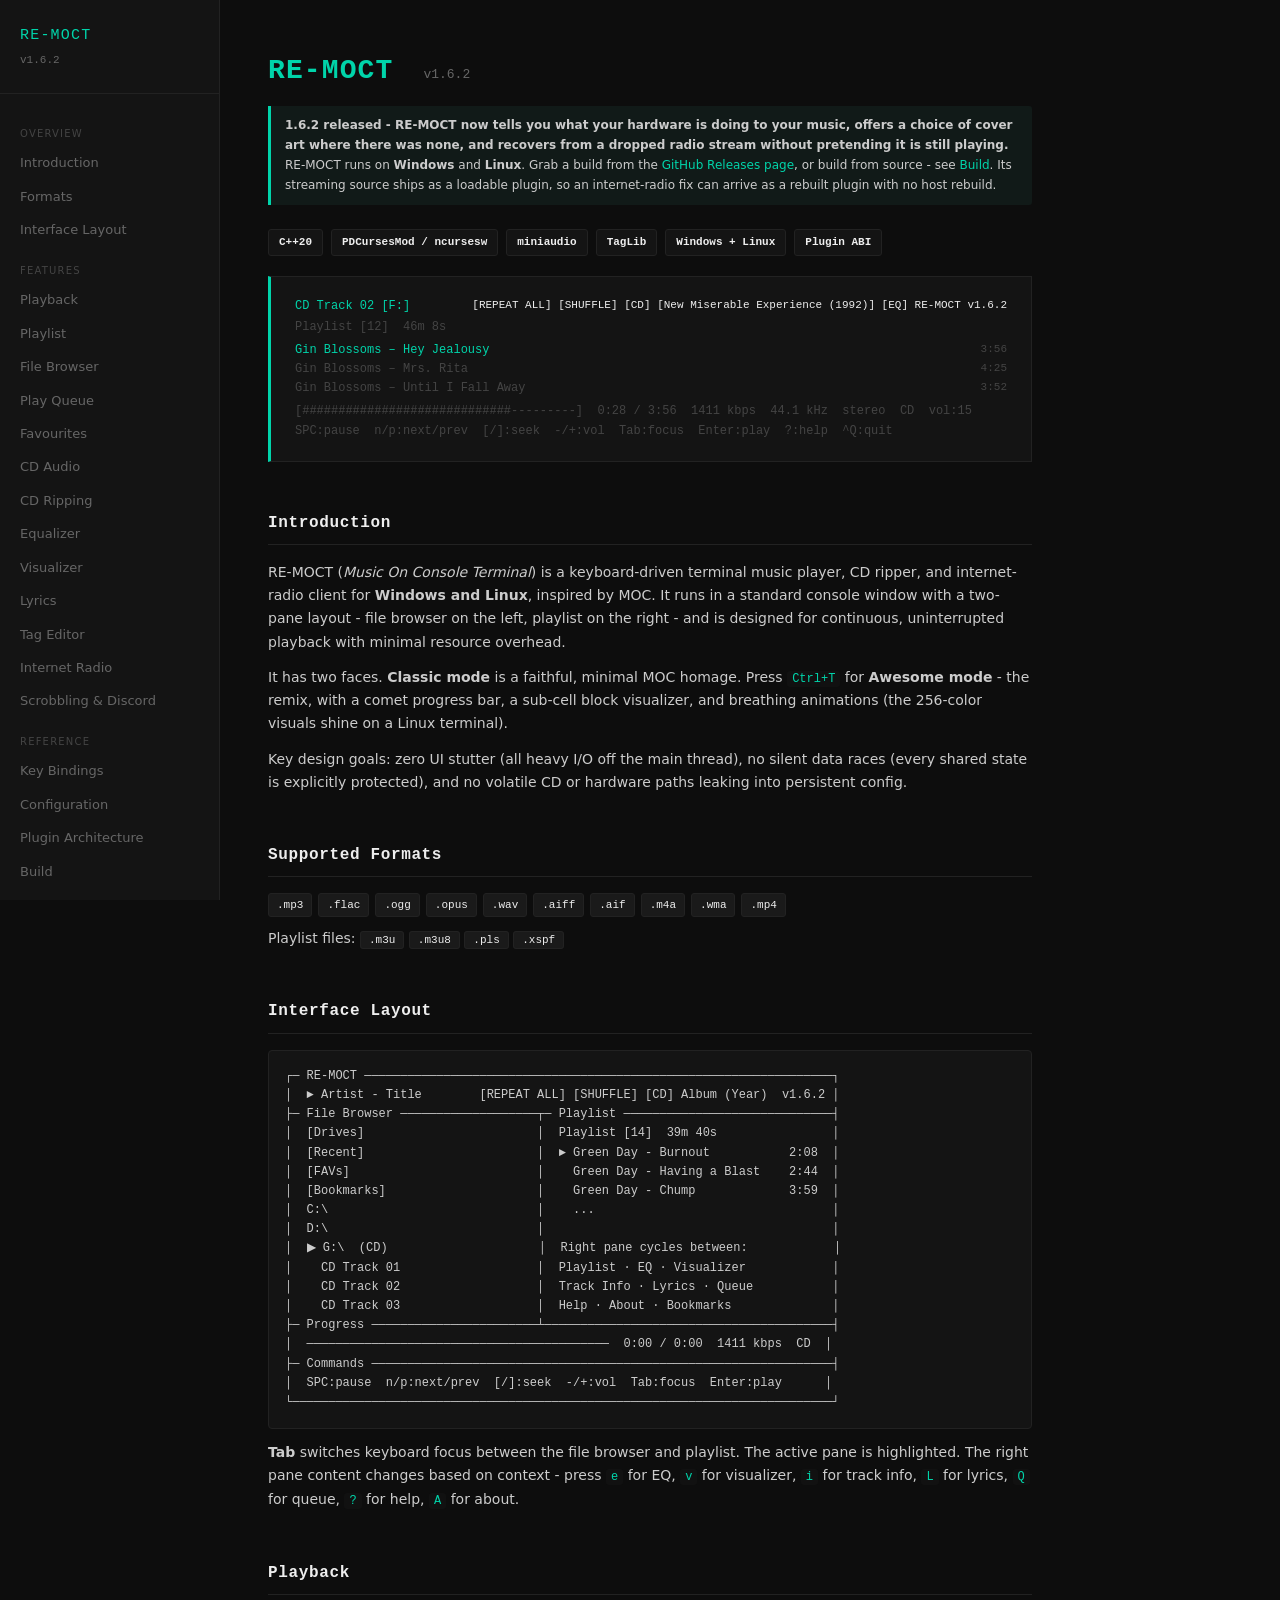
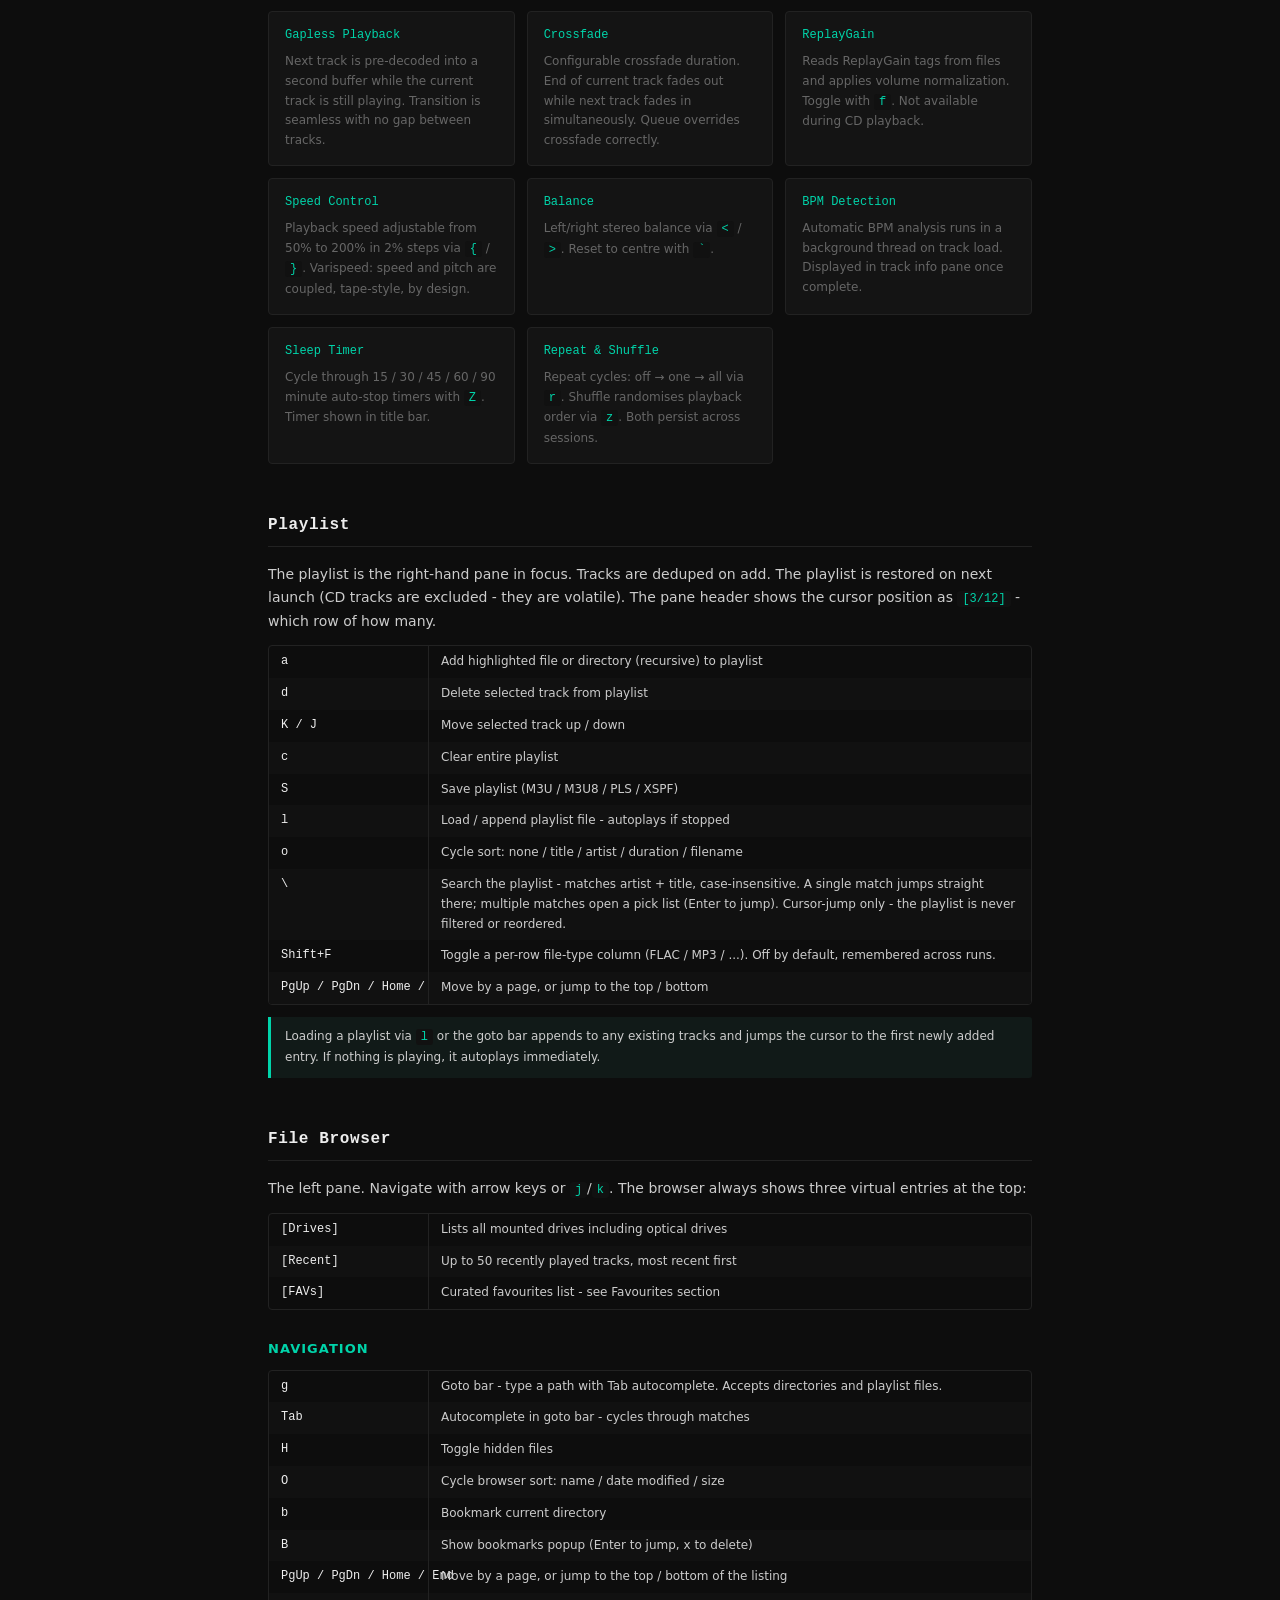
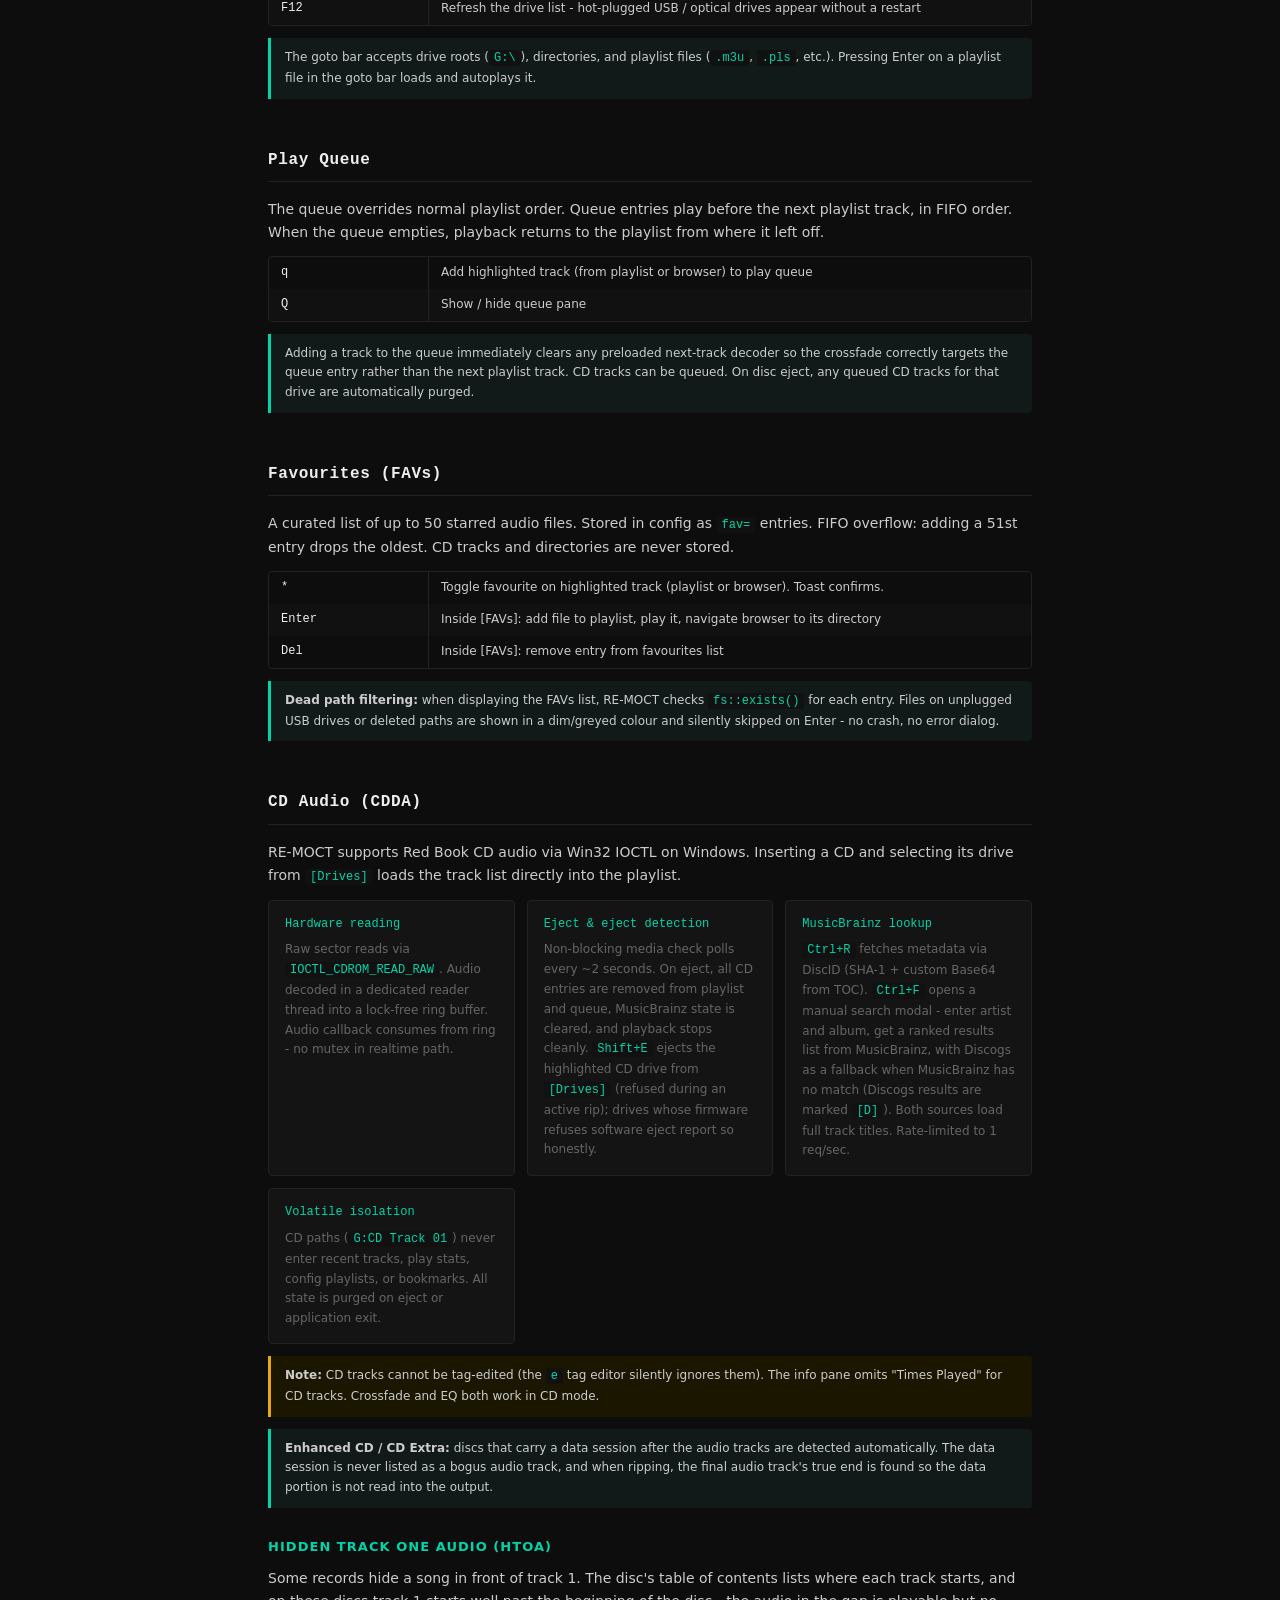
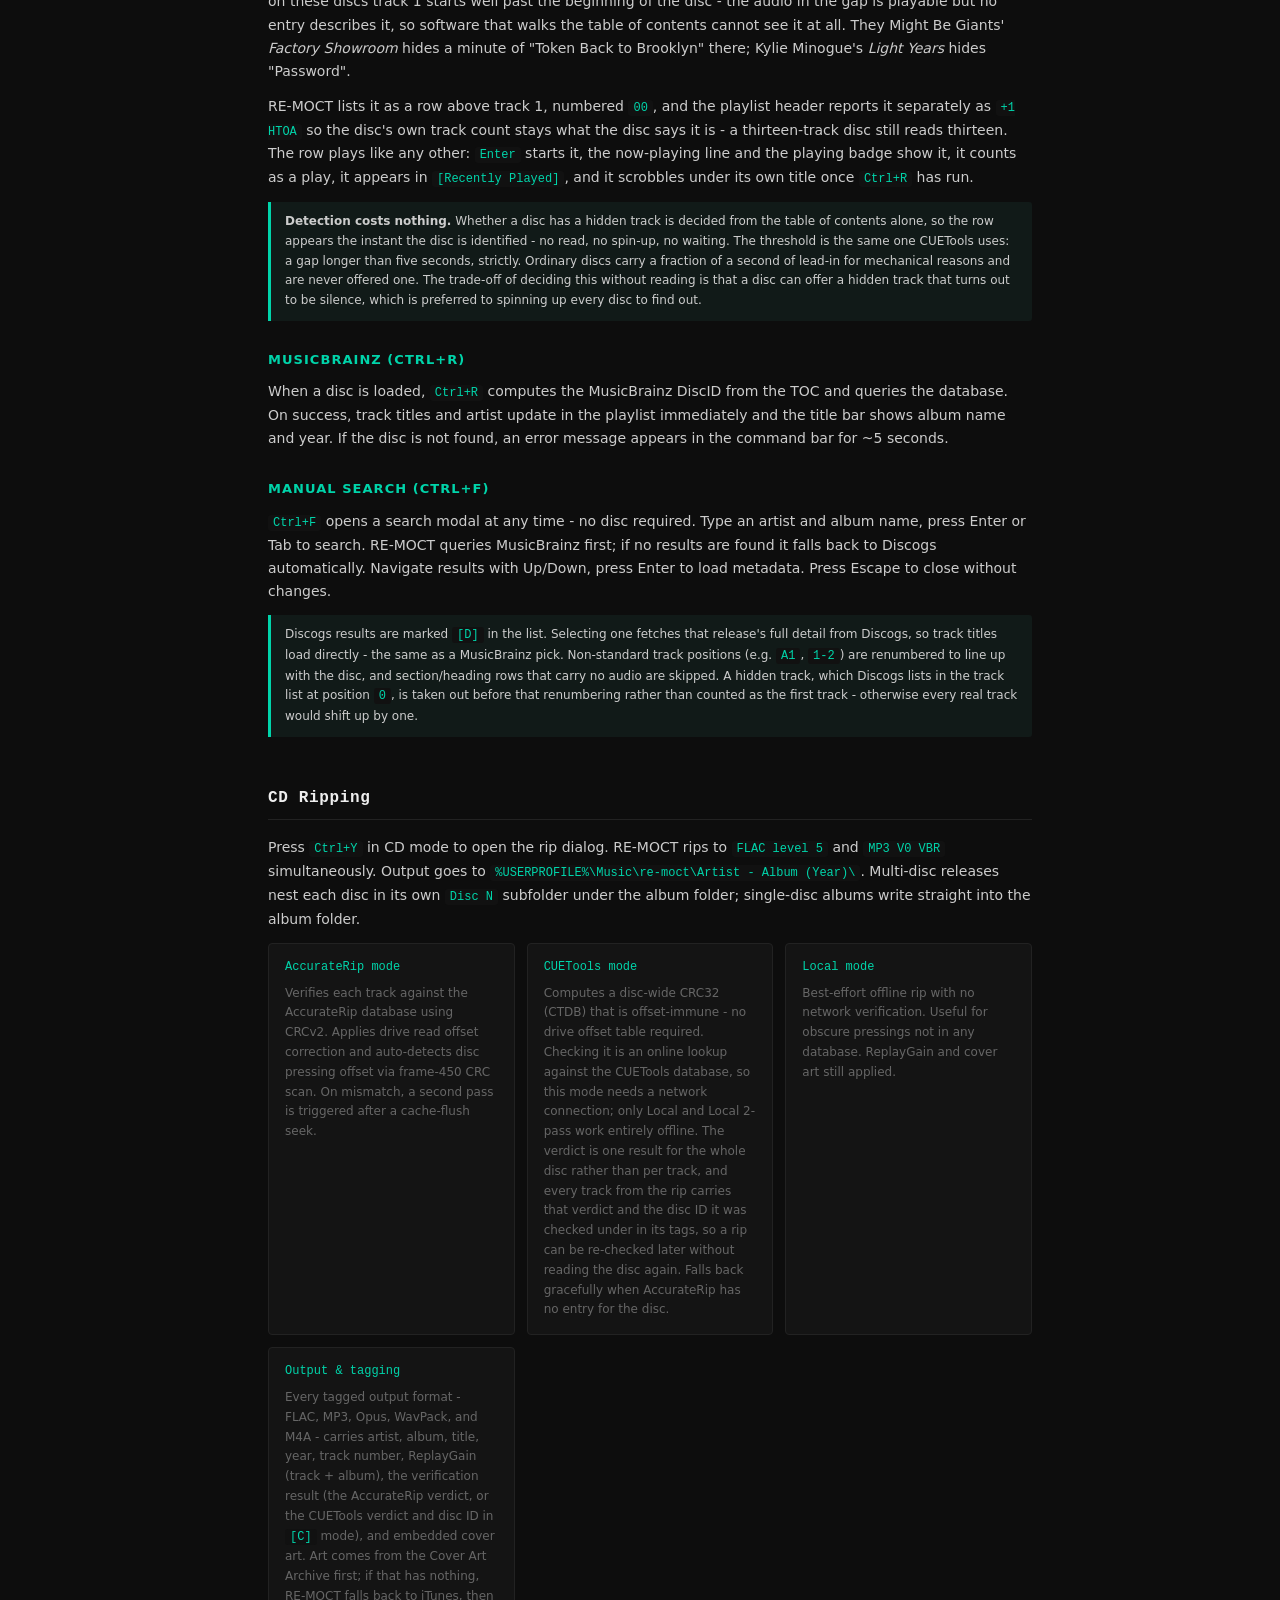
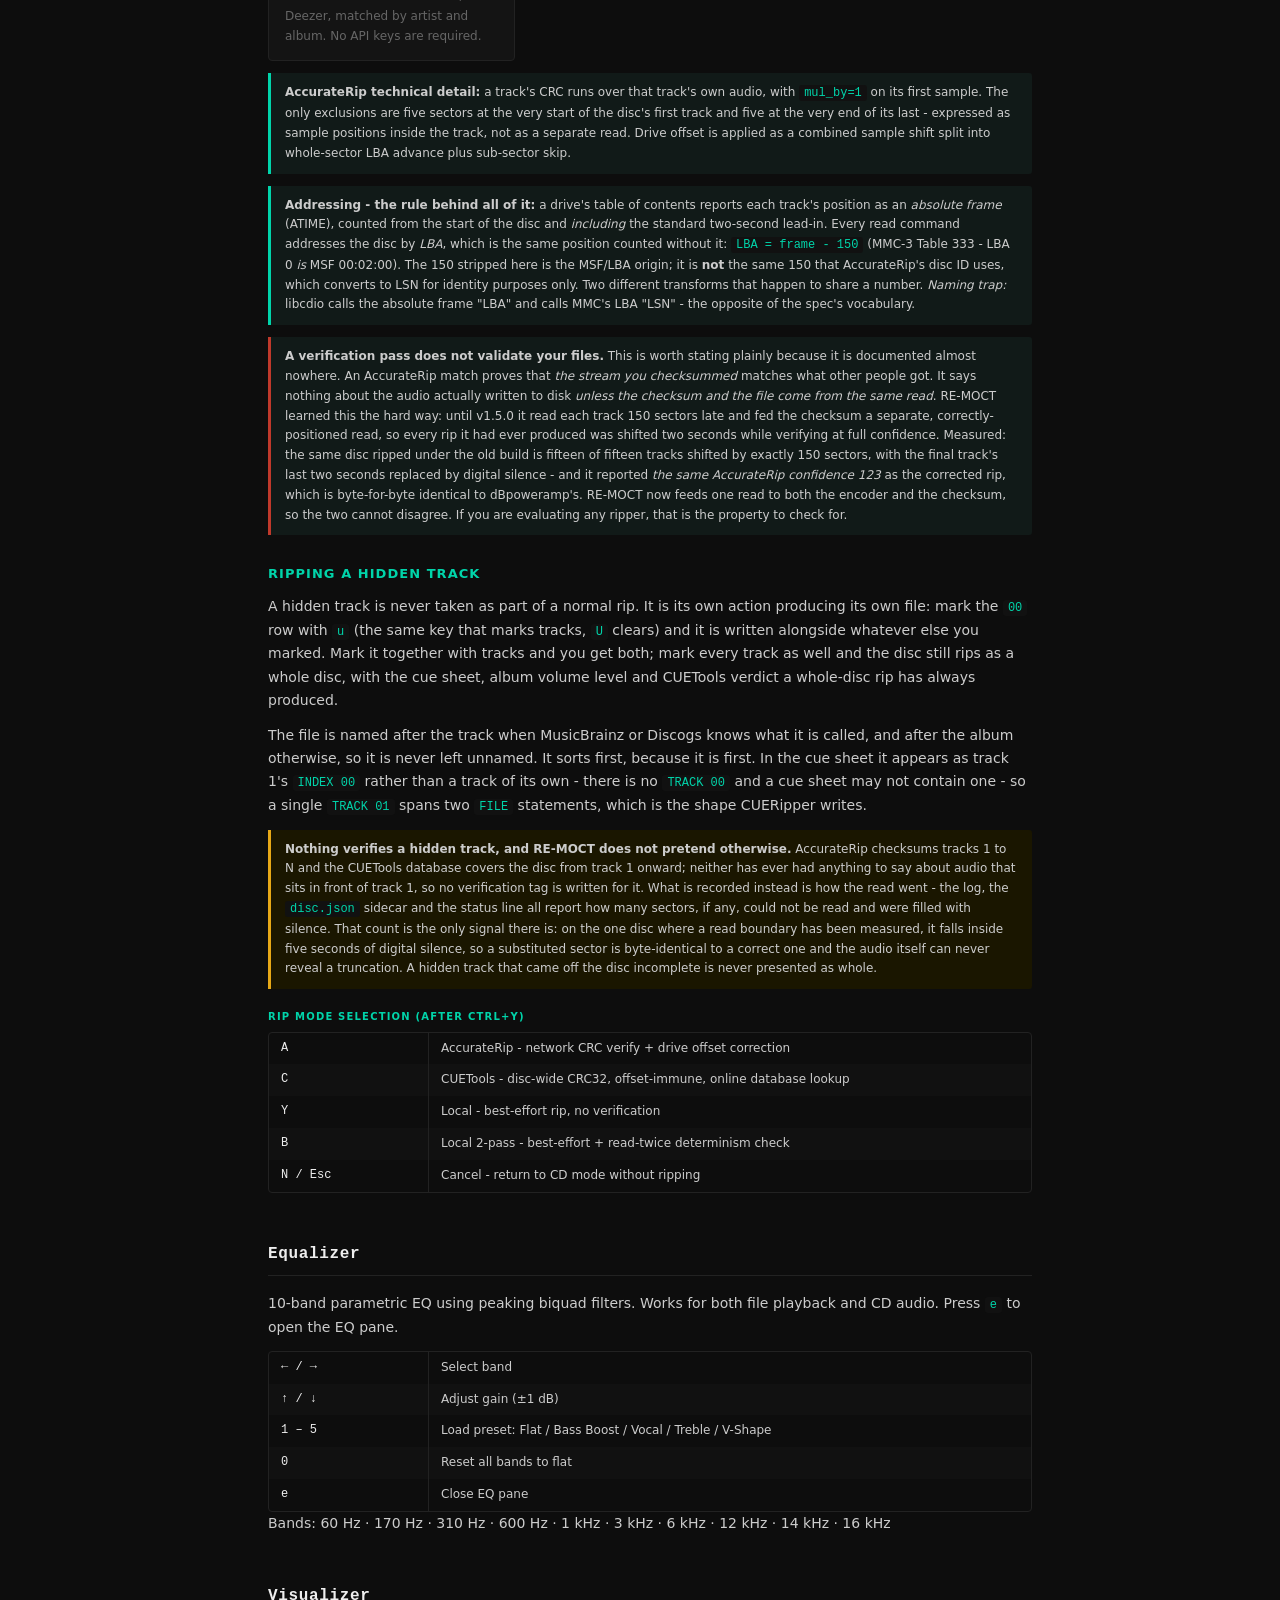
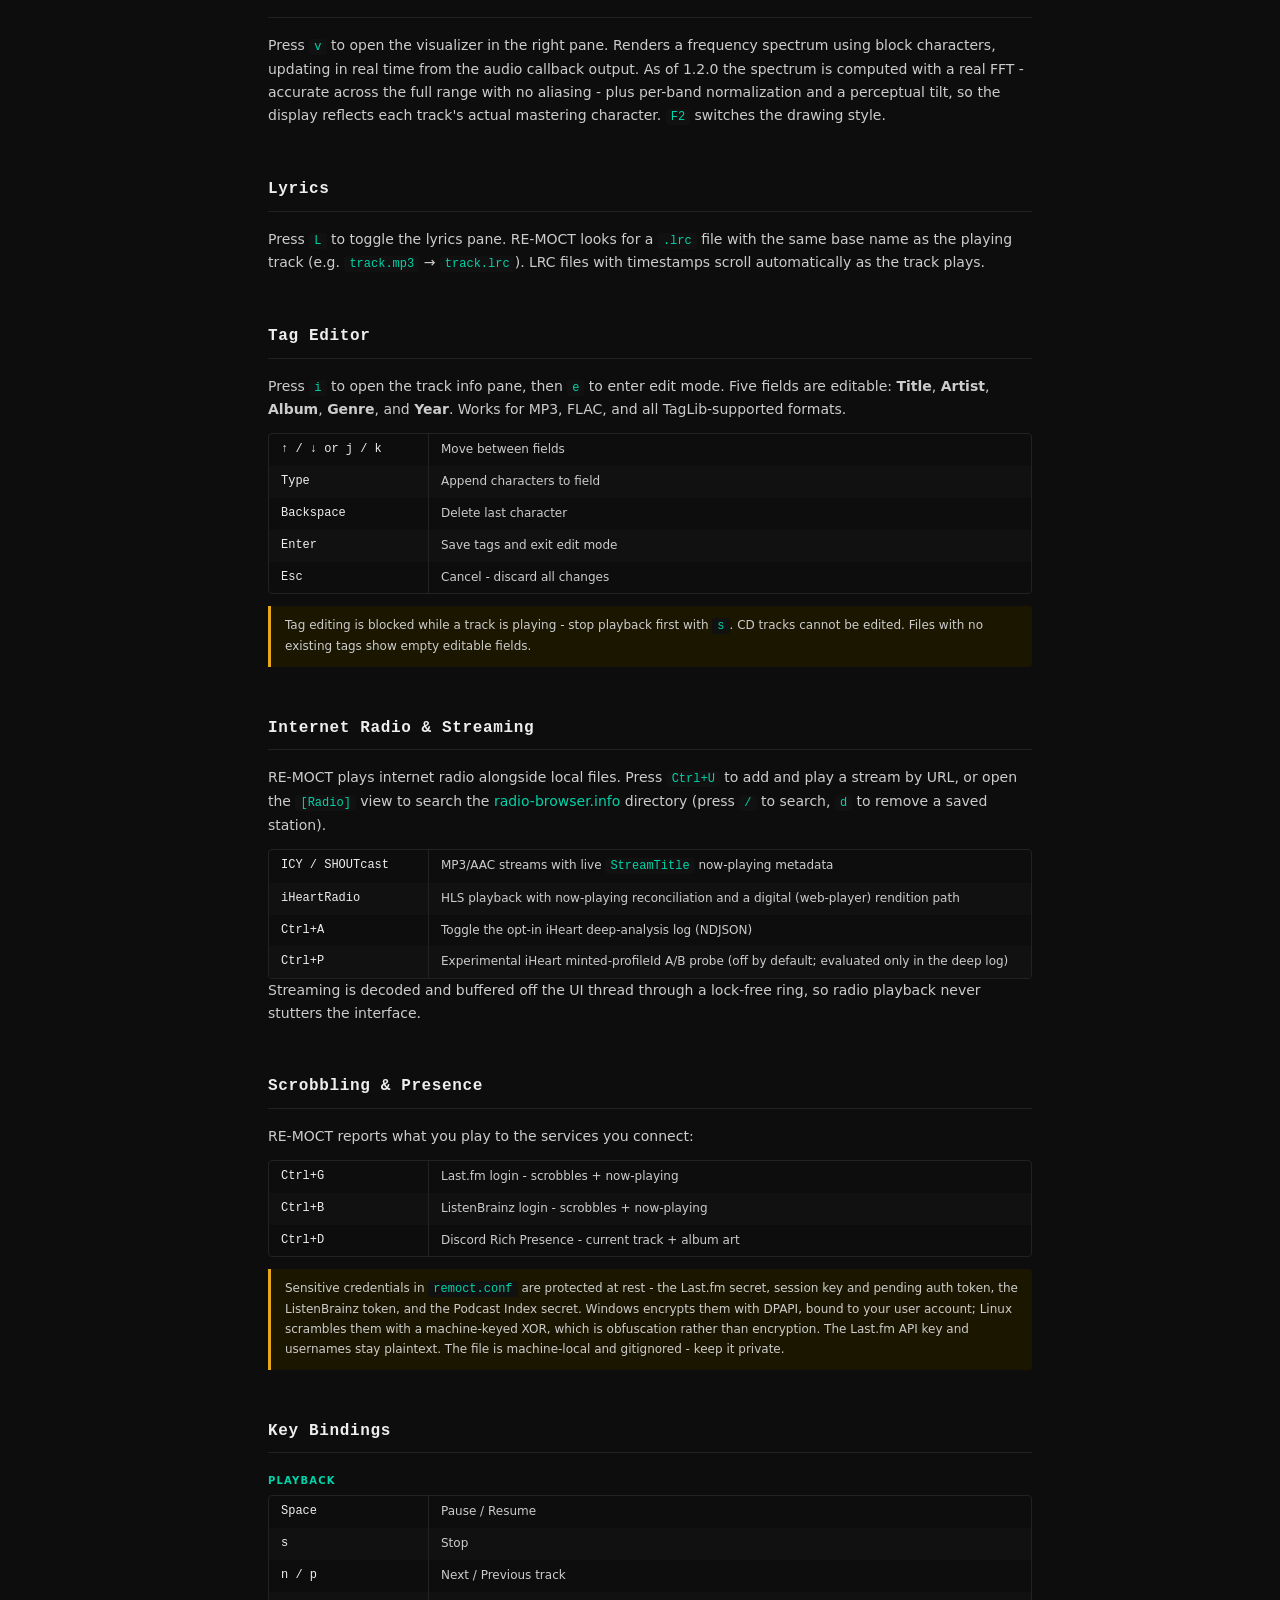
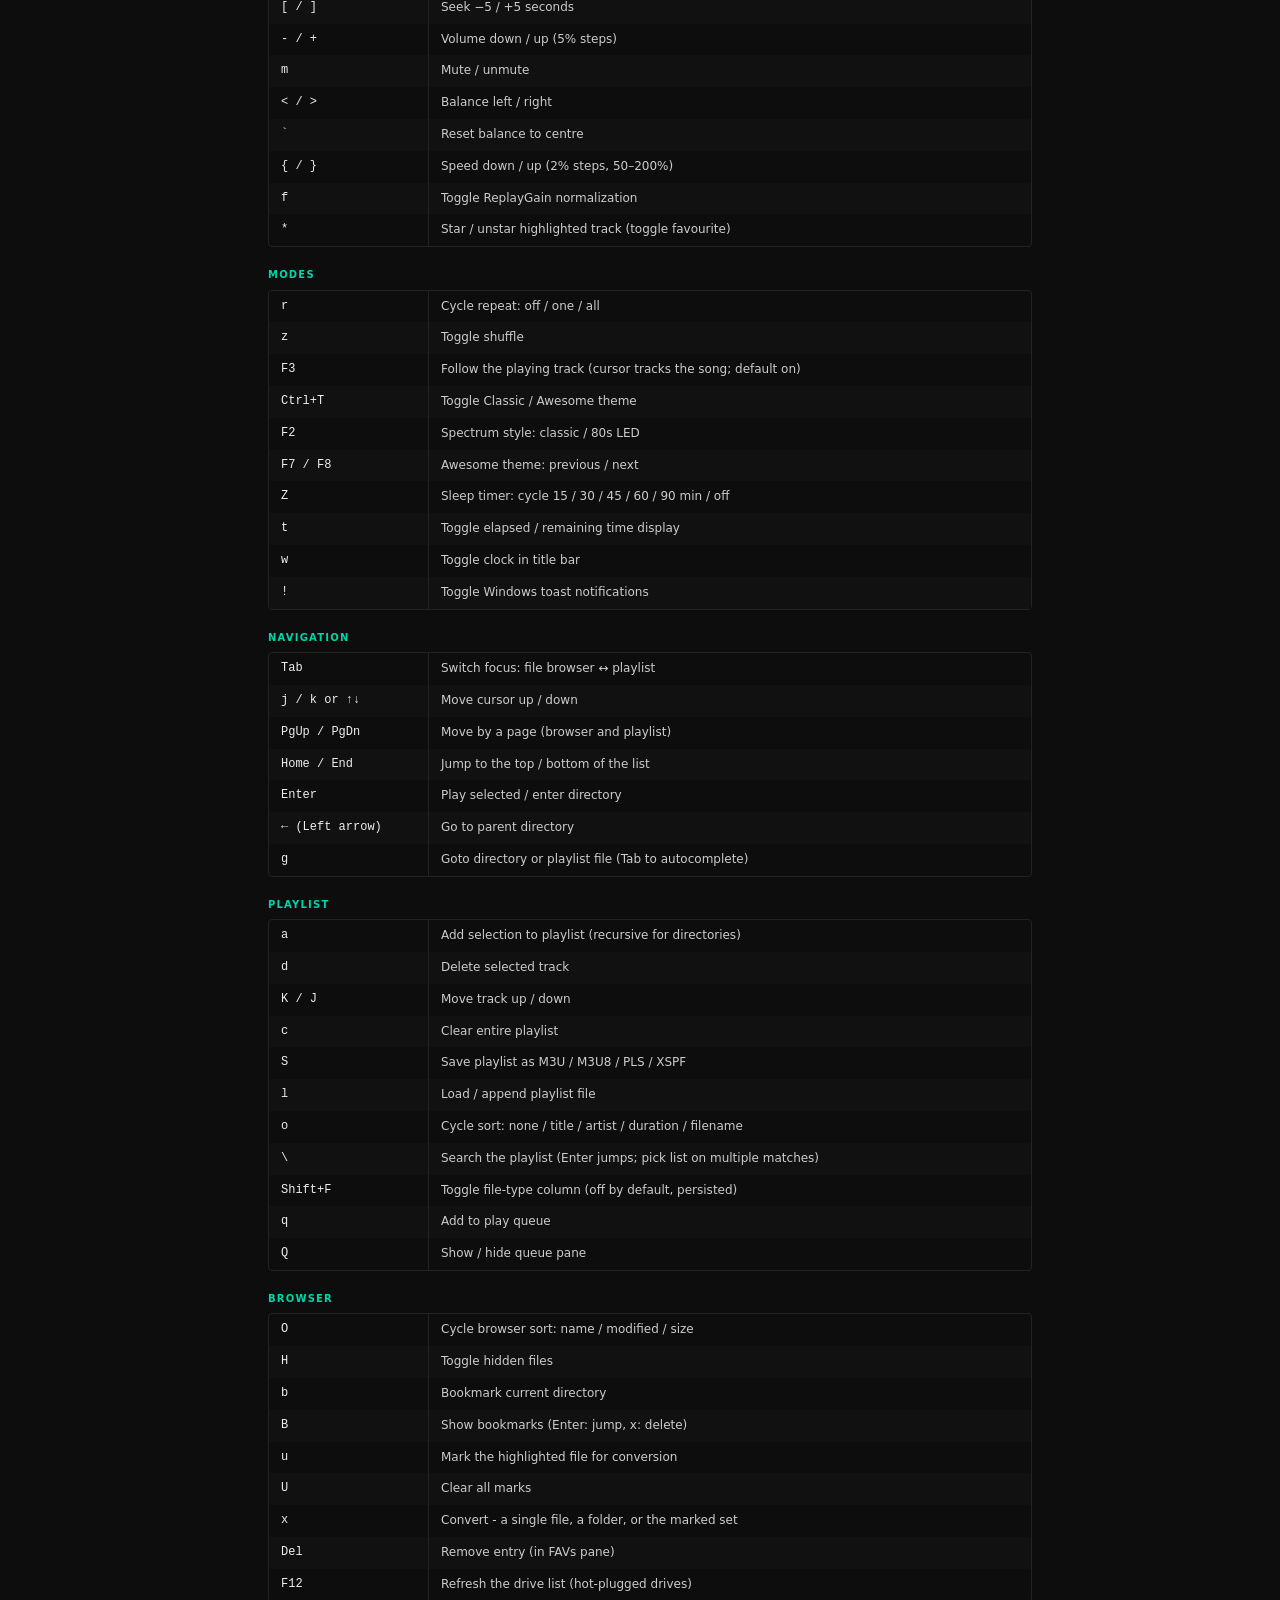
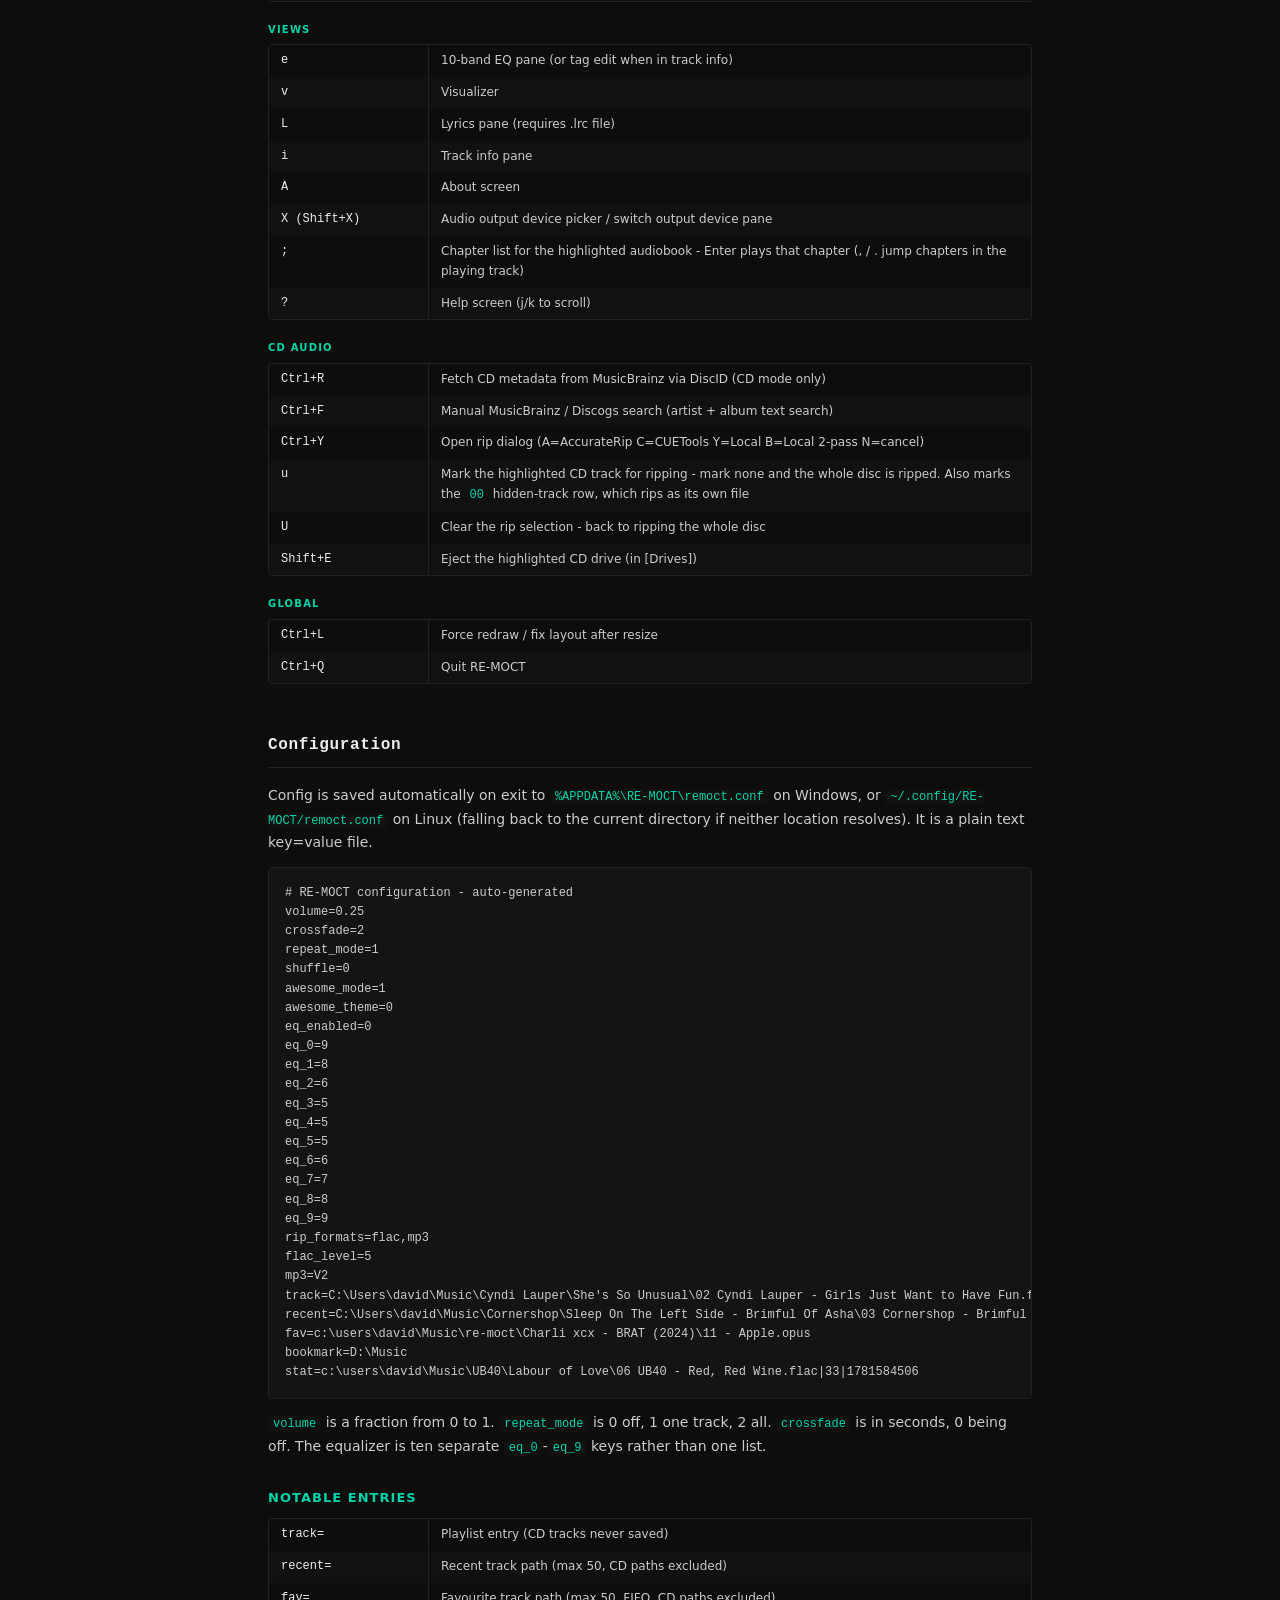
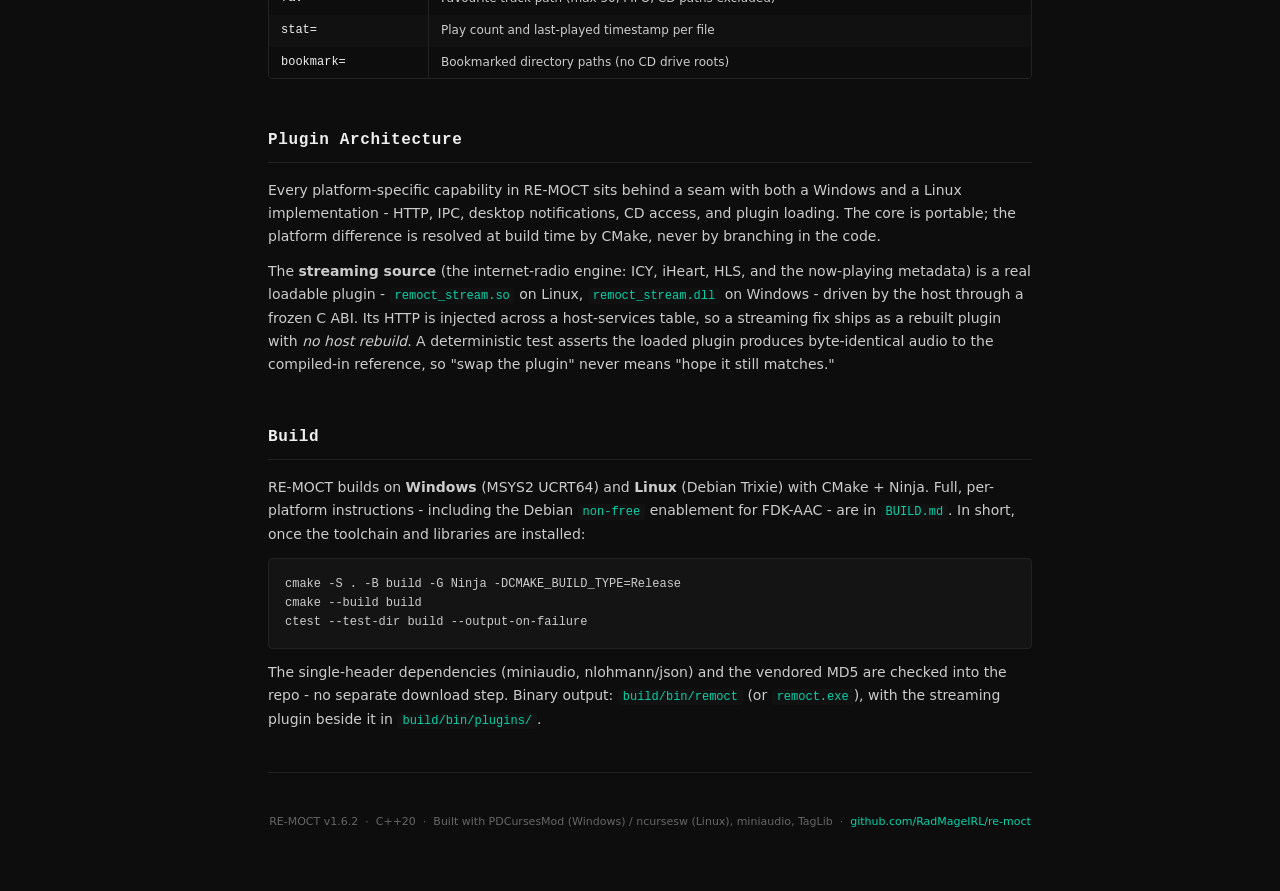
==== commit f874ba3b: "1.6.2: set the date, and stop the summary contradicting the entries The [1.6.2] heading said 2026-08" ====
--- a/docs/index.html
+++ b/docs/index.html
@@ -333,8 +333,9 @@
 <h1>RE-MOCT <span class="version">v1.6.2</span></h1>
 
 <div class="note" style="margin-bottom:24px">
-  <strong>1.6.2 released - the radio scanner keeps to the colours of the mode it is in,
-  and the playlist shows you what you play most.</strong>
+  <strong>1.6.2 released - RE-MOCT now tells you what your hardware is doing to your
+  music, offers a choice of cover art where there was none, and recovers from a dropped
+  radio stream without pretending it is still playing.</strong>
   RE-MOCT runs on <strong>Windows</strong> and <strong>Linux</strong>. Grab a build from the
   <a href="https://github.com/RadMageIRL/re-moct/releases">GitHub Releases page</a>, or build
   from source - see <a href="#build">Build</a>. Its streaming source ships as a loadable
@@ -343,7 +344,7 @@
 
 <div class="badge-row">
   <div class="badge"><b>C++20</b></div>
-  <div class="badge"><b>ncurses</b></div>
+  <div class="badge"><b>PDCursesMod / ncursesw</b></div>
   <div class="badge"><b>miniaudio</b></div>
   <div class="badge"><b>TagLib</b></div>
   <div class="badge"><b>Windows + Linux</b></div>
@@ -855,7 +856,7 @@
 <p>The single-header dependencies (miniaudio, nlohmann/json) and the vendored MD5 are checked into the repo - no separate download step. Binary output: <code>build/bin/remoct</code> (or <code>remoct.exe</code>), with the streaming plugin beside it in <code>build/bin/plugins/</code>.</p>
 
 <hr>
-<p style="font-size:11px; color:var(--muted); text-align:center">RE-MOCT v1.6.2 &nbsp;·&nbsp; C++20 &nbsp;·&nbsp; Built with ncurses, miniaudio, TagLib &nbsp;·&nbsp; <a href="https://github.com/RadMageIRL/re-moct" style="color:var(--accent)">github.com/RadMageIRL/re-moct</a></p>
+<p style="font-size:11px; color:var(--muted); text-align:center">RE-MOCT v1.6.2 &nbsp;·&nbsp; C++20 &nbsp;·&nbsp; Built with PDCursesMod (Windows) / ncursesw (Linux), miniaudio, TagLib &nbsp;·&nbsp; <a href="https://github.com/RadMageIRL/re-moct" style="color:var(--accent)">github.com/RadMageIRL/re-moct</a></p>
 
 </main>
 </div>
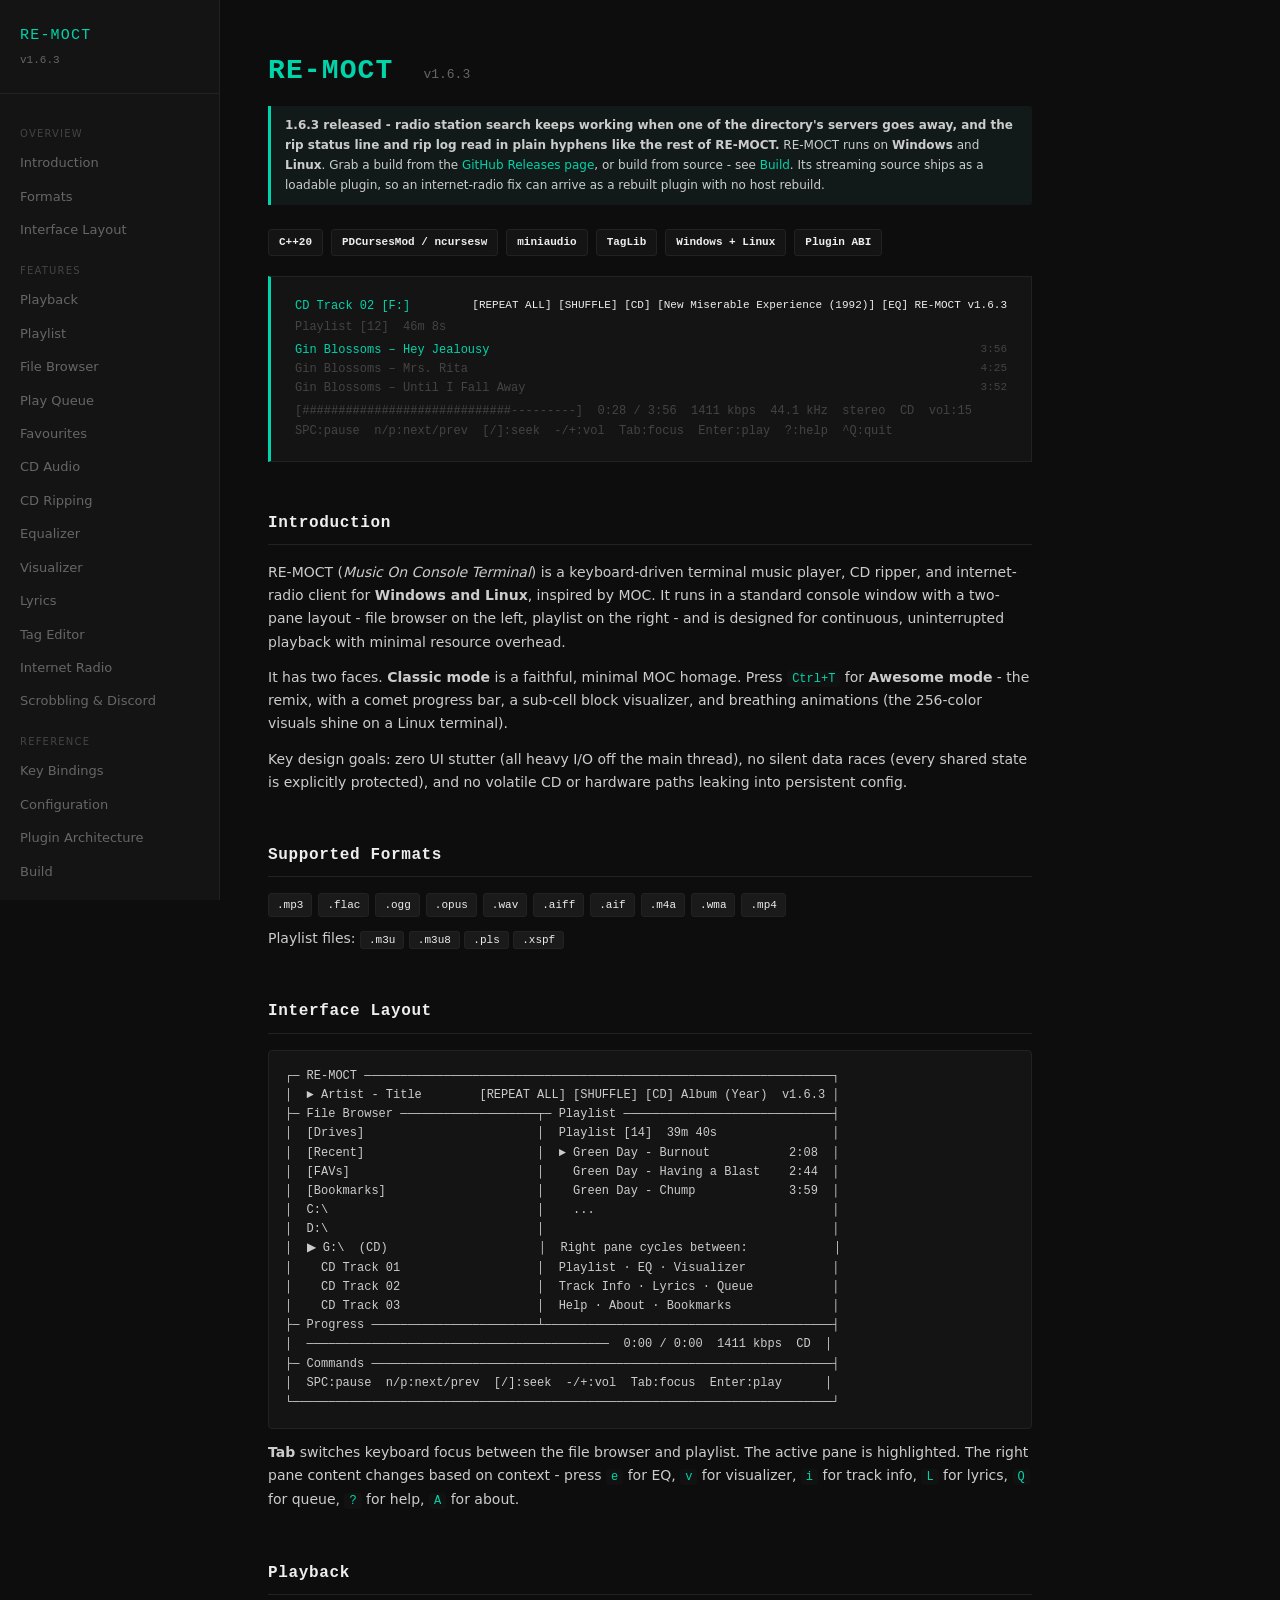
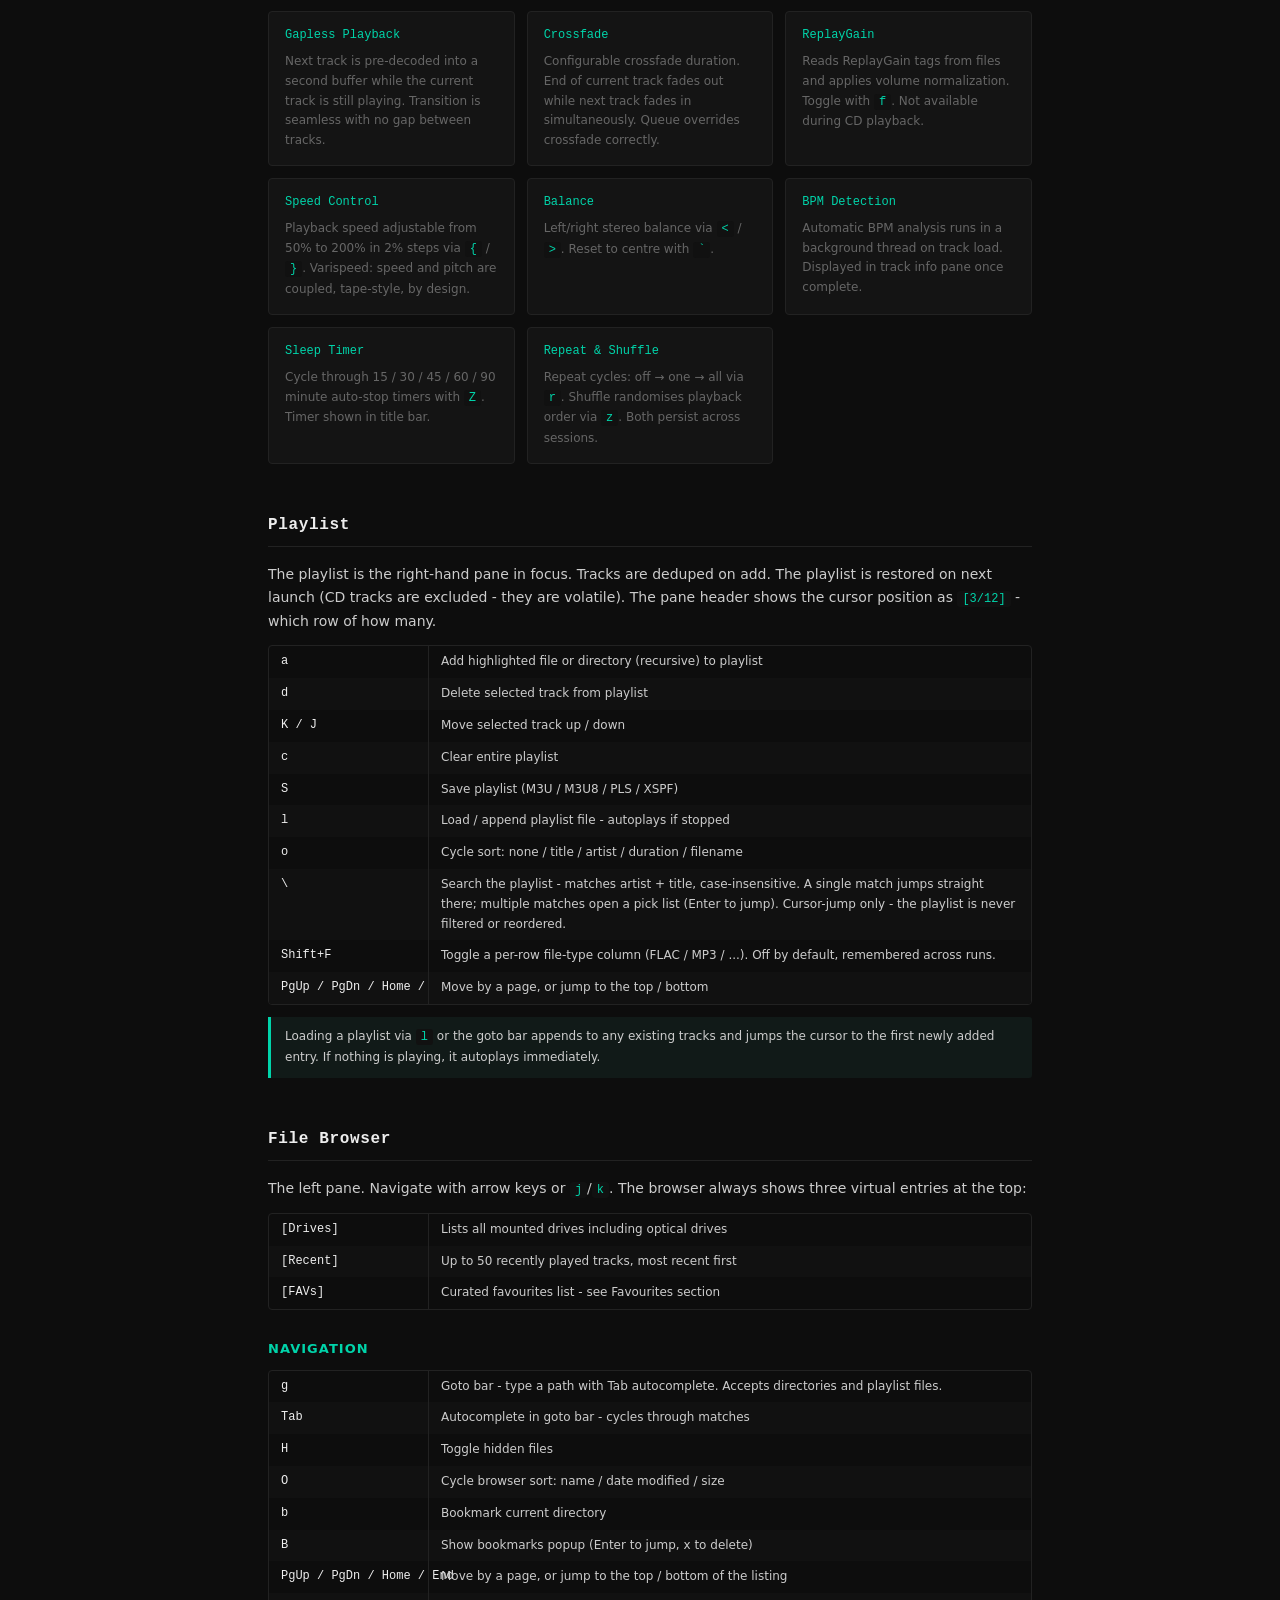
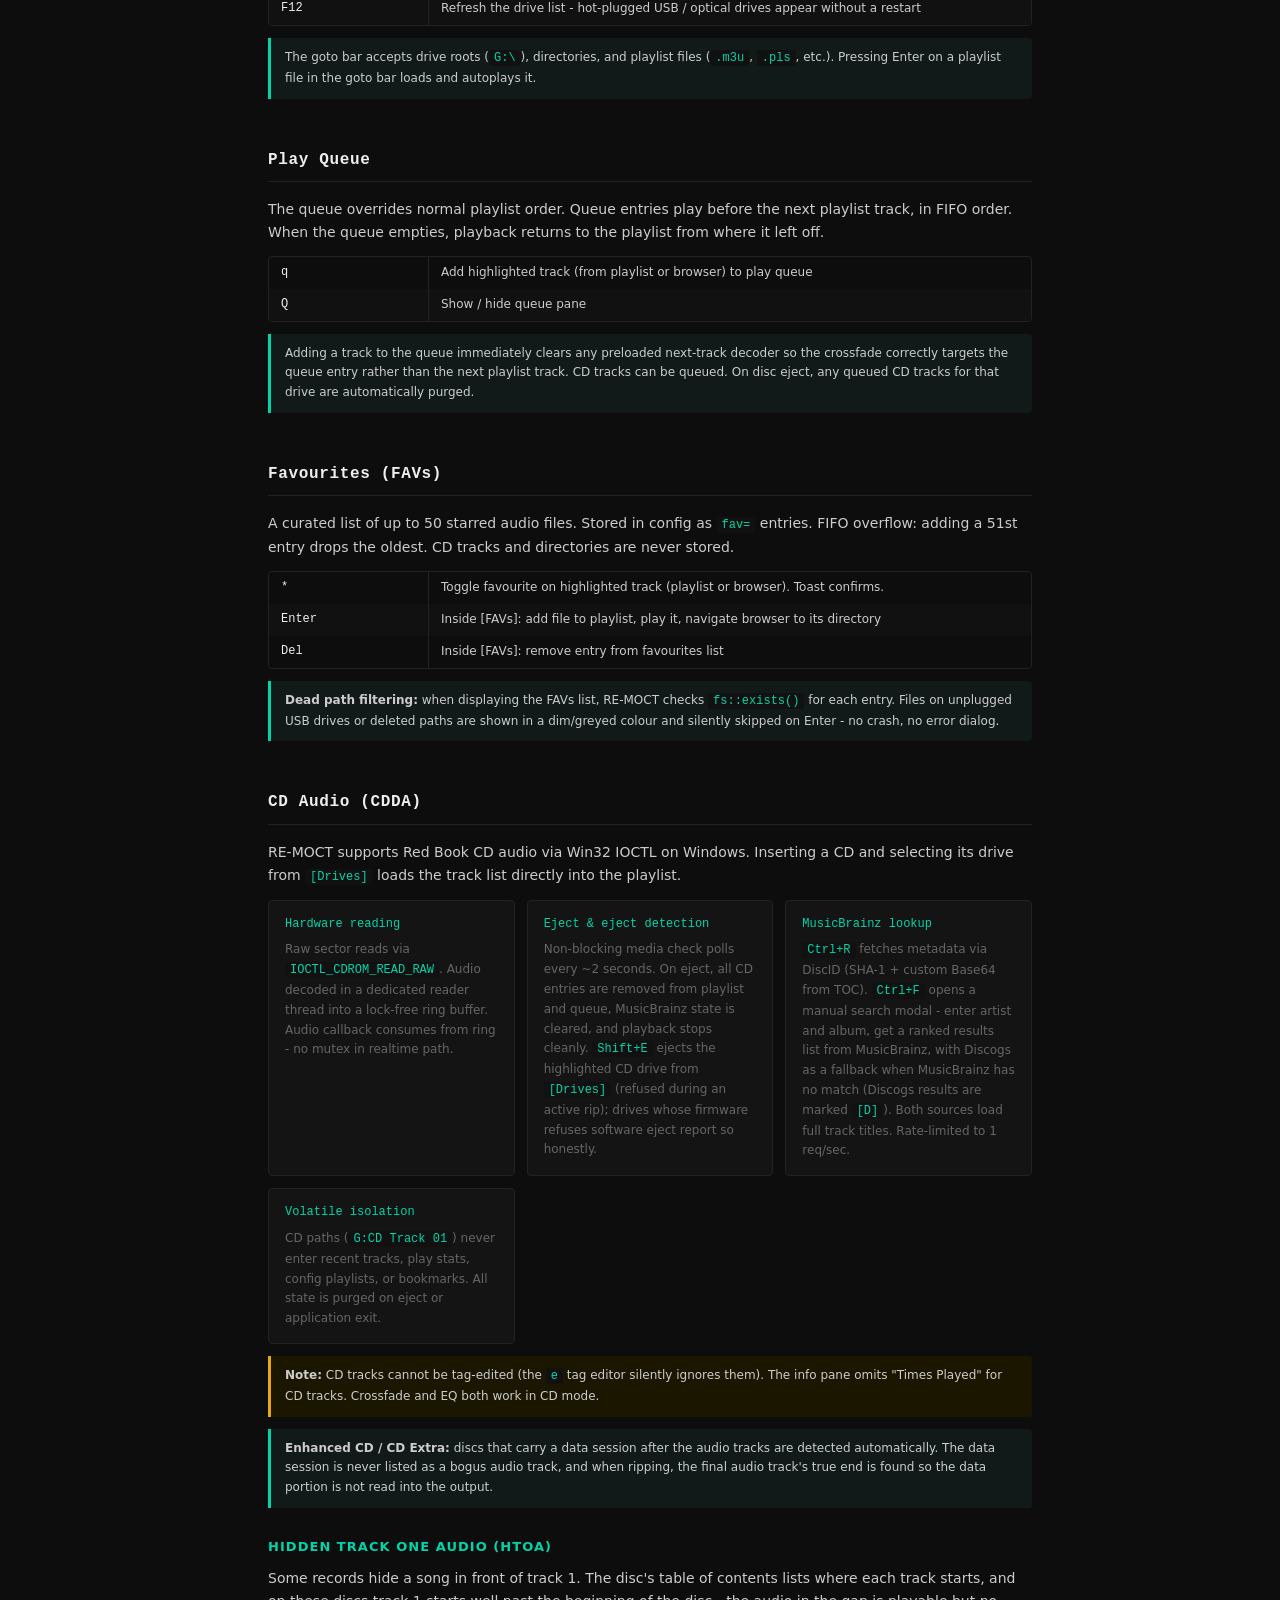
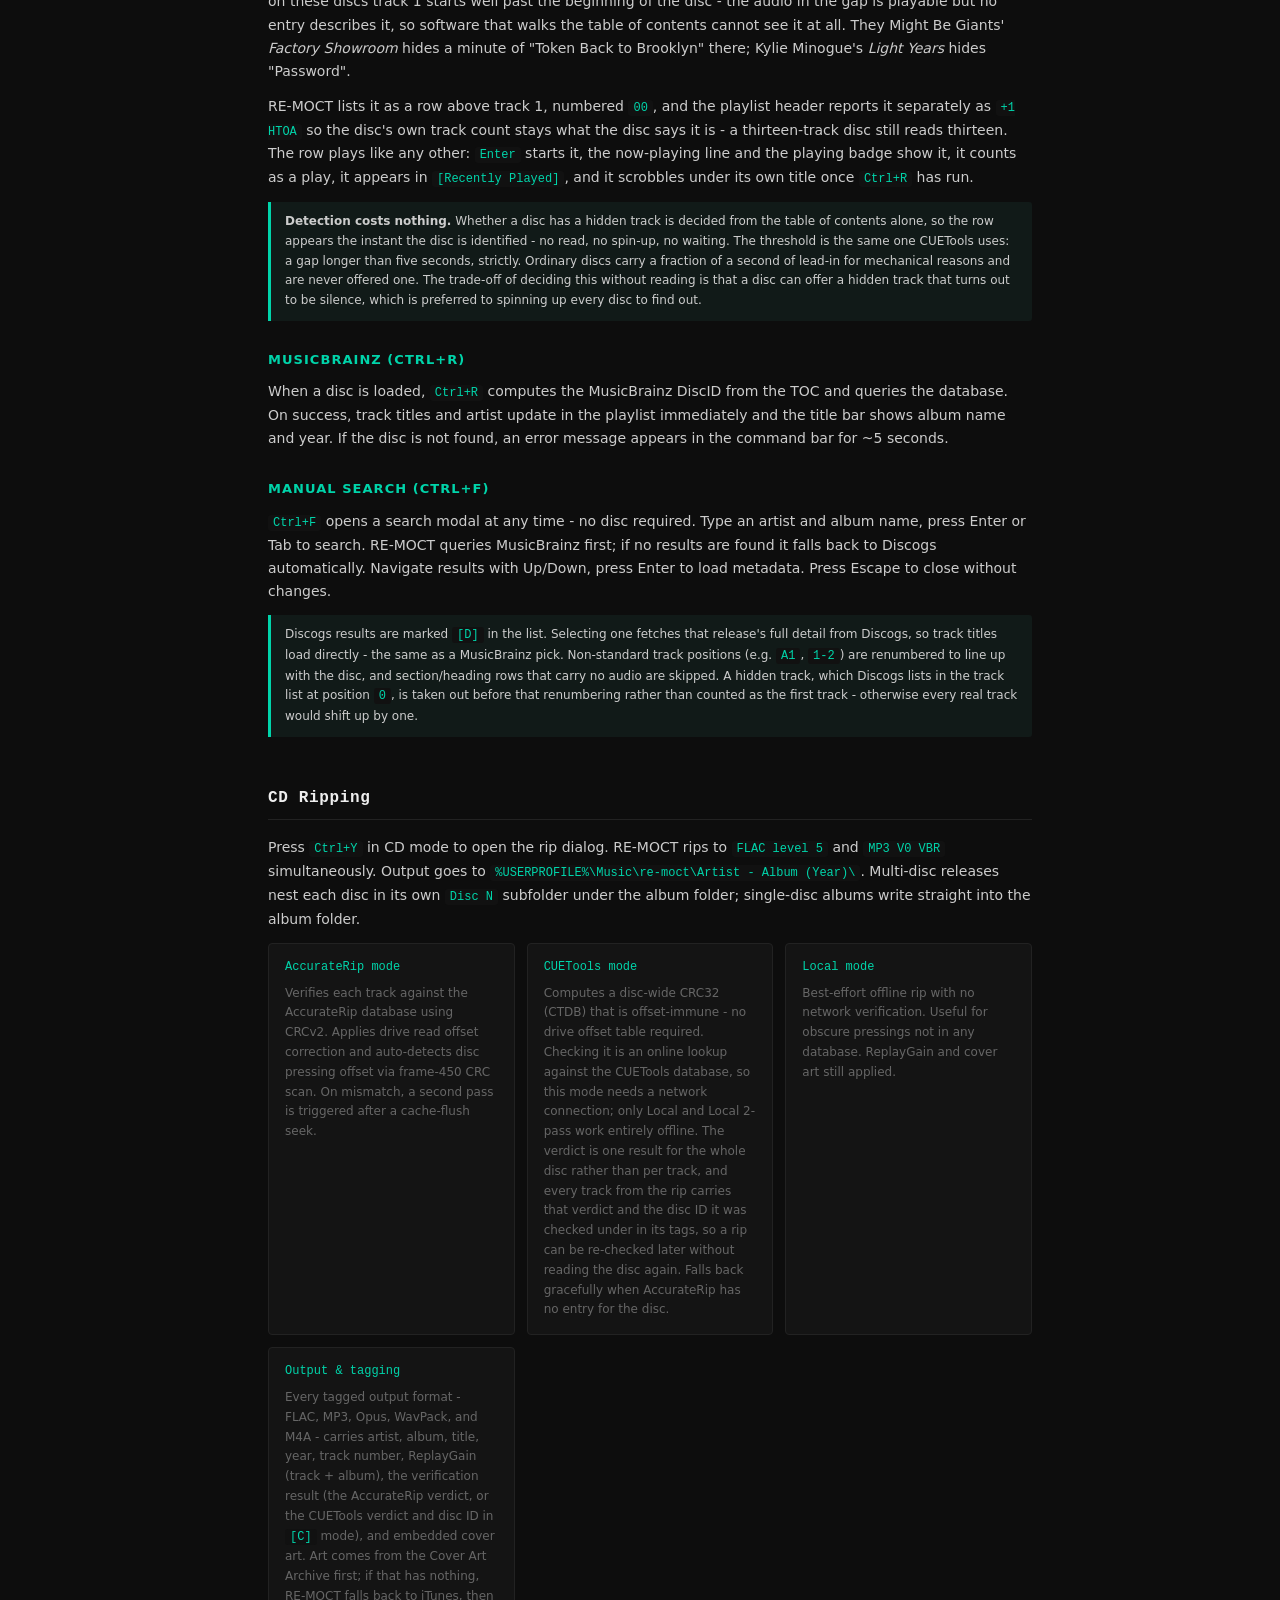
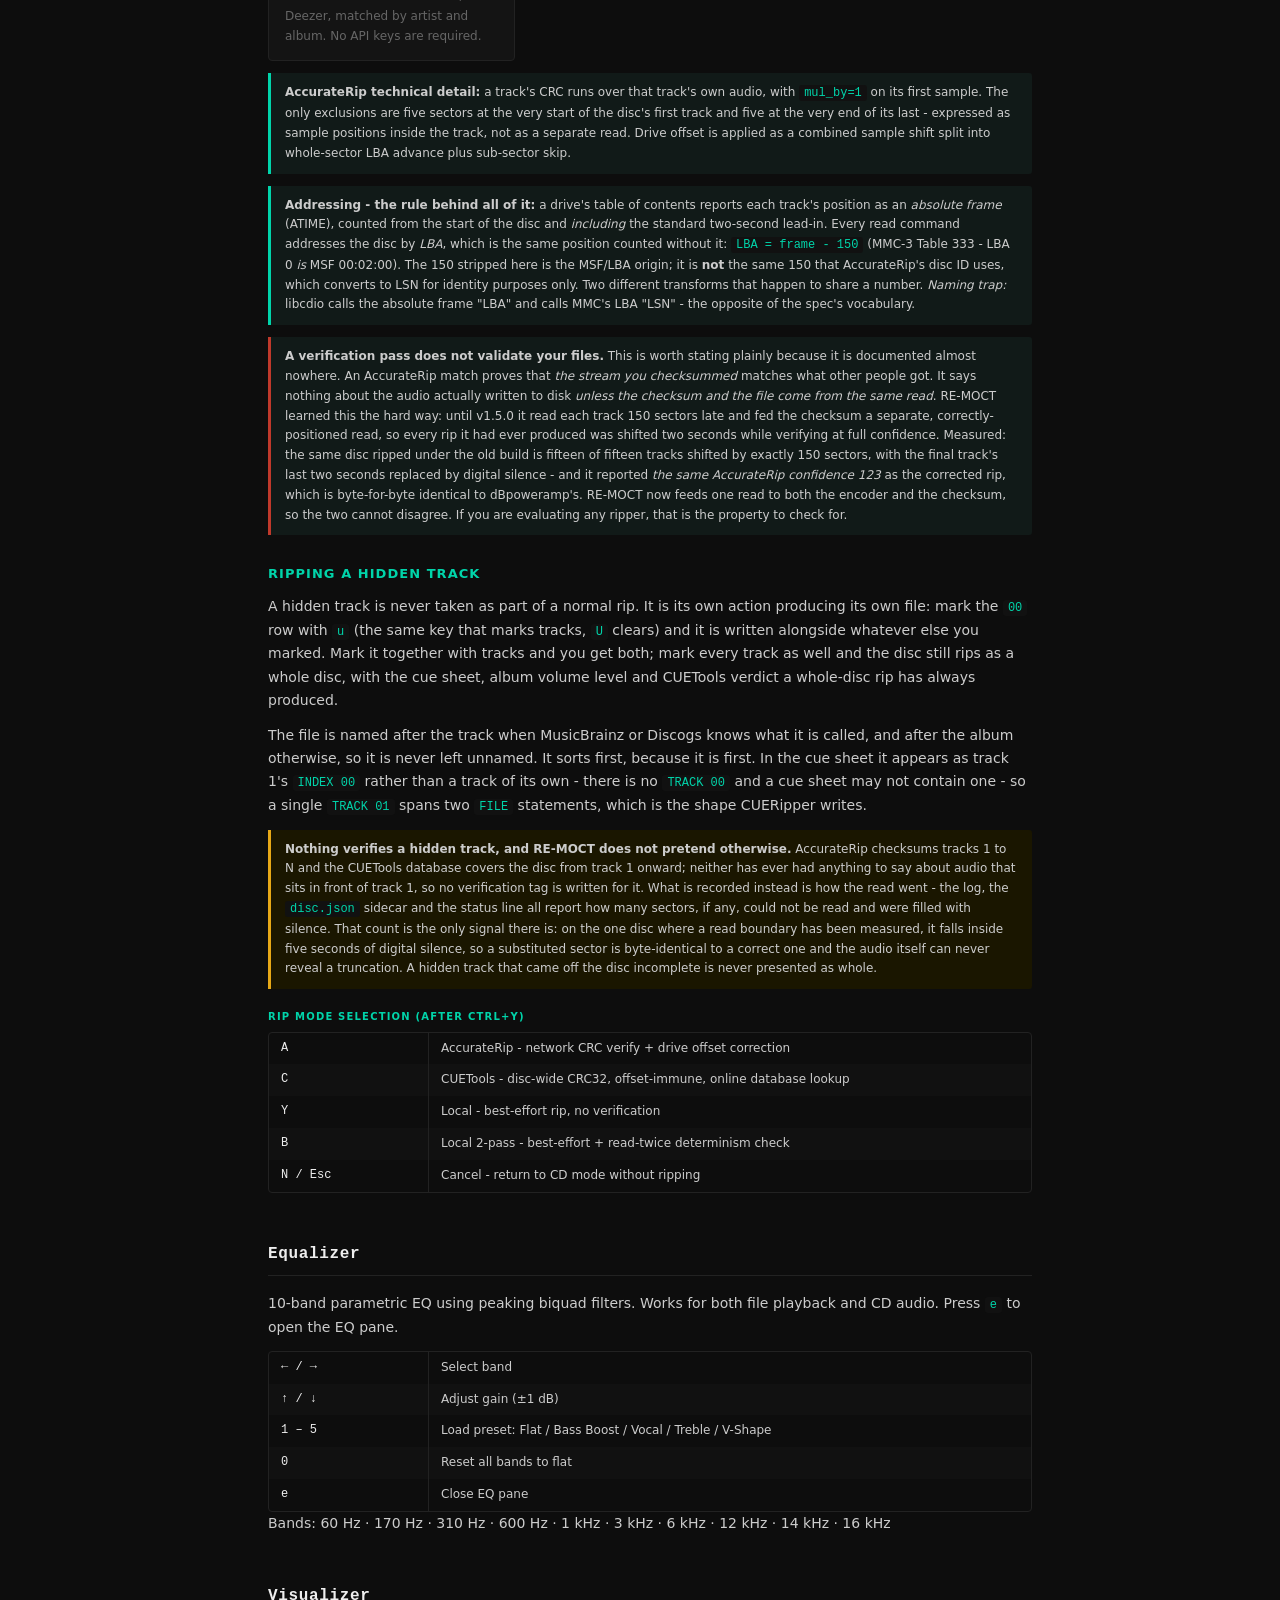
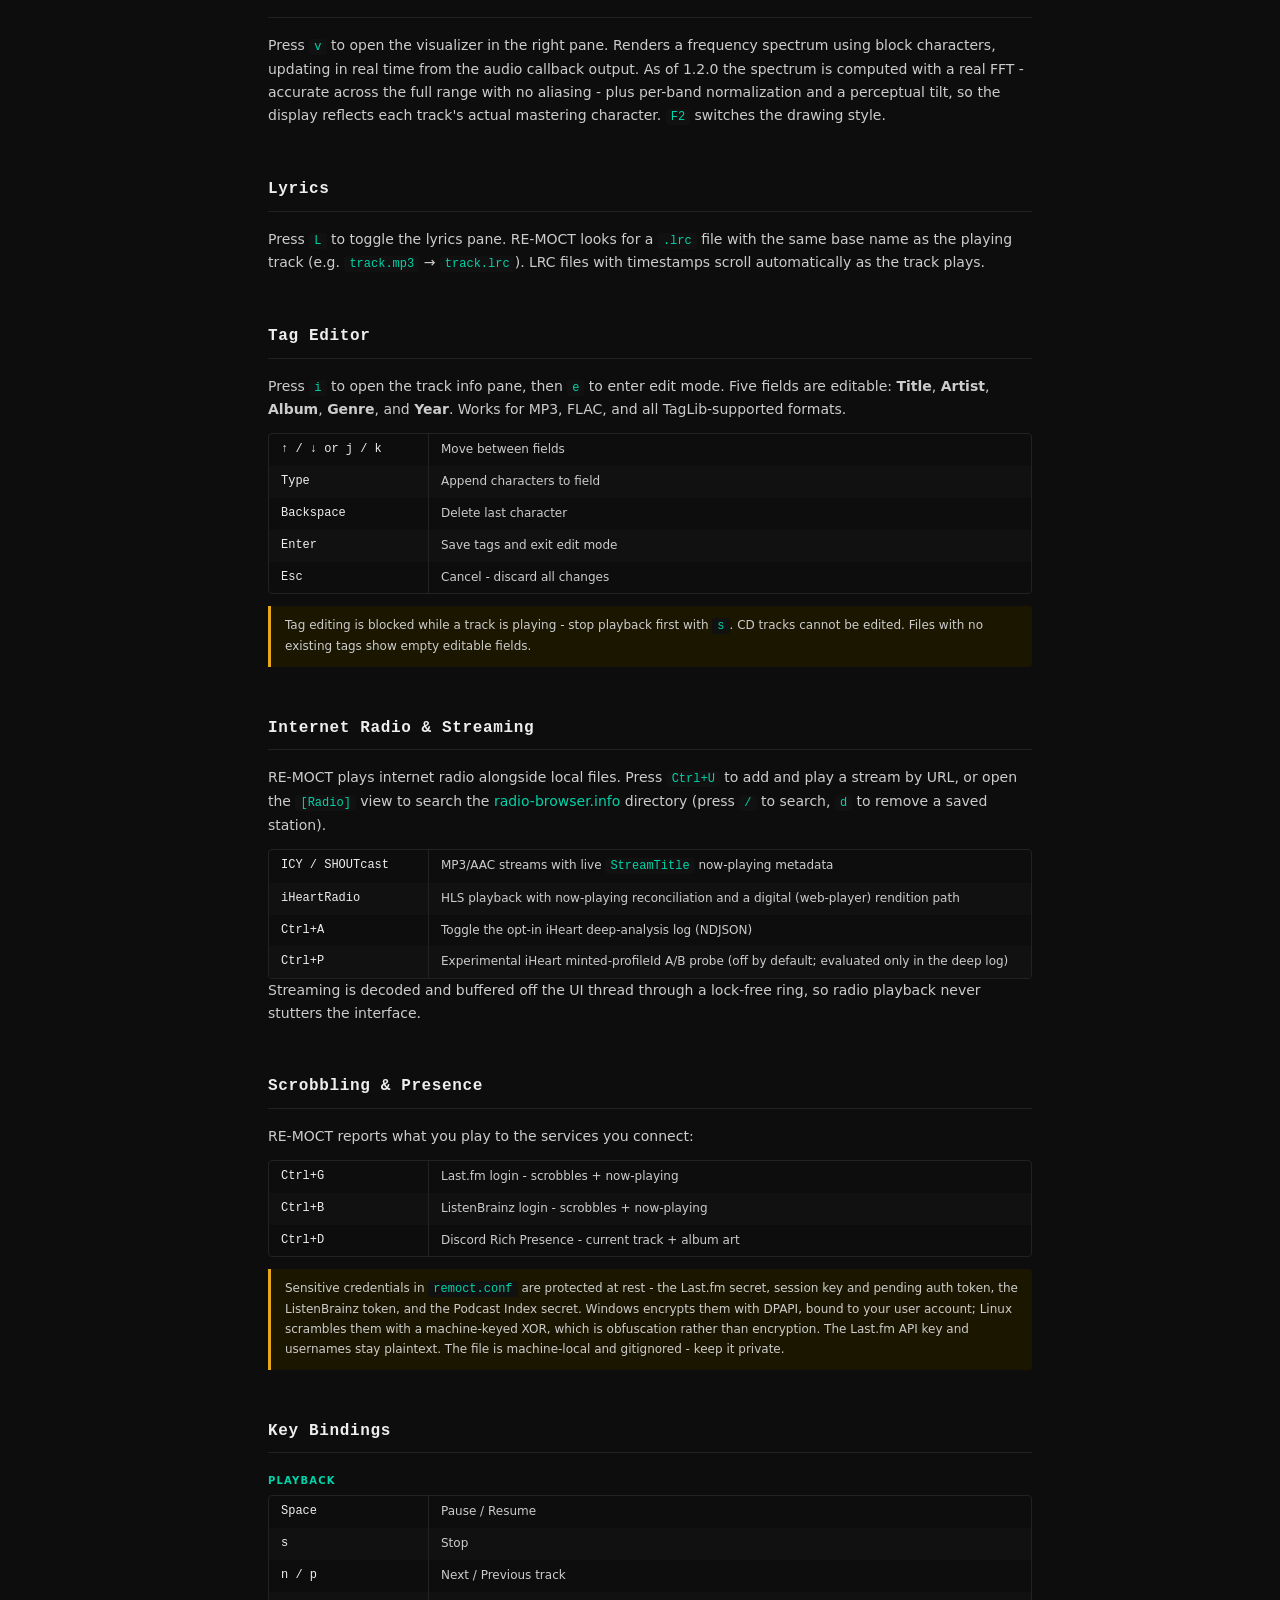
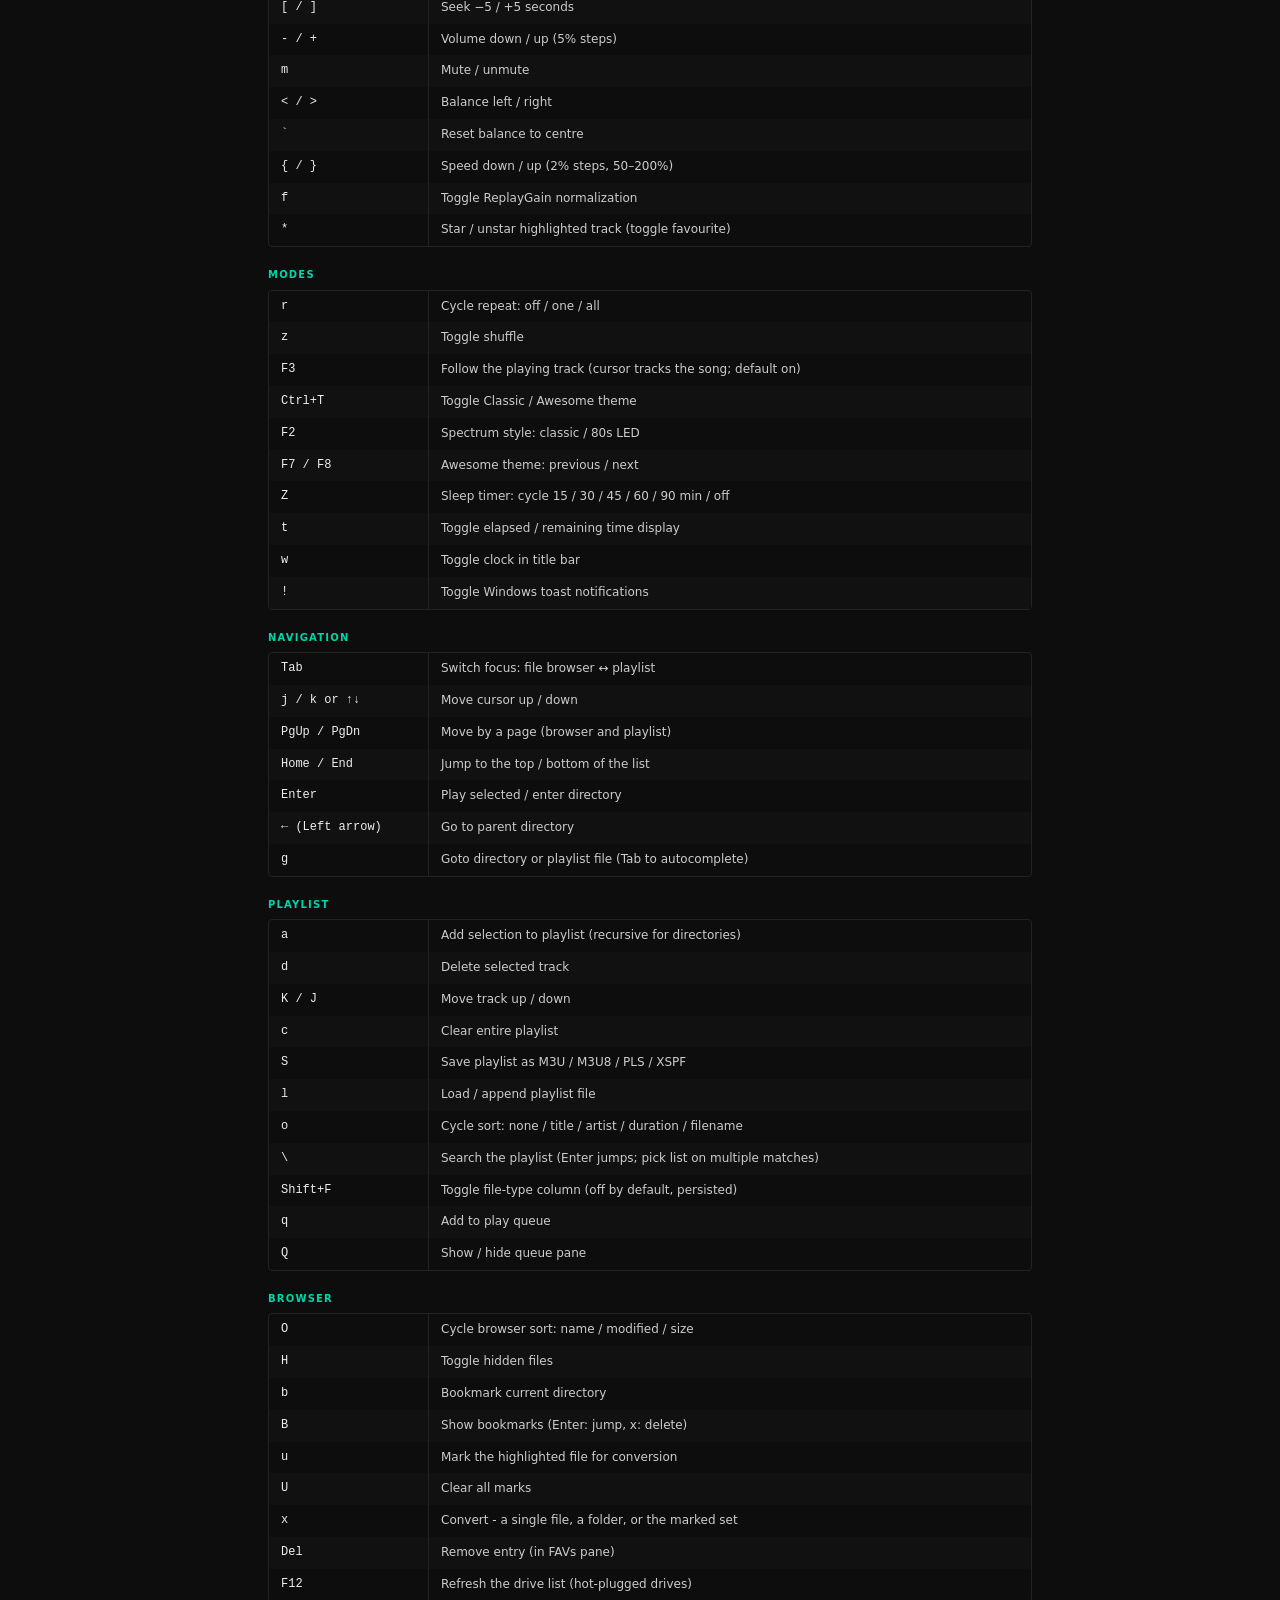
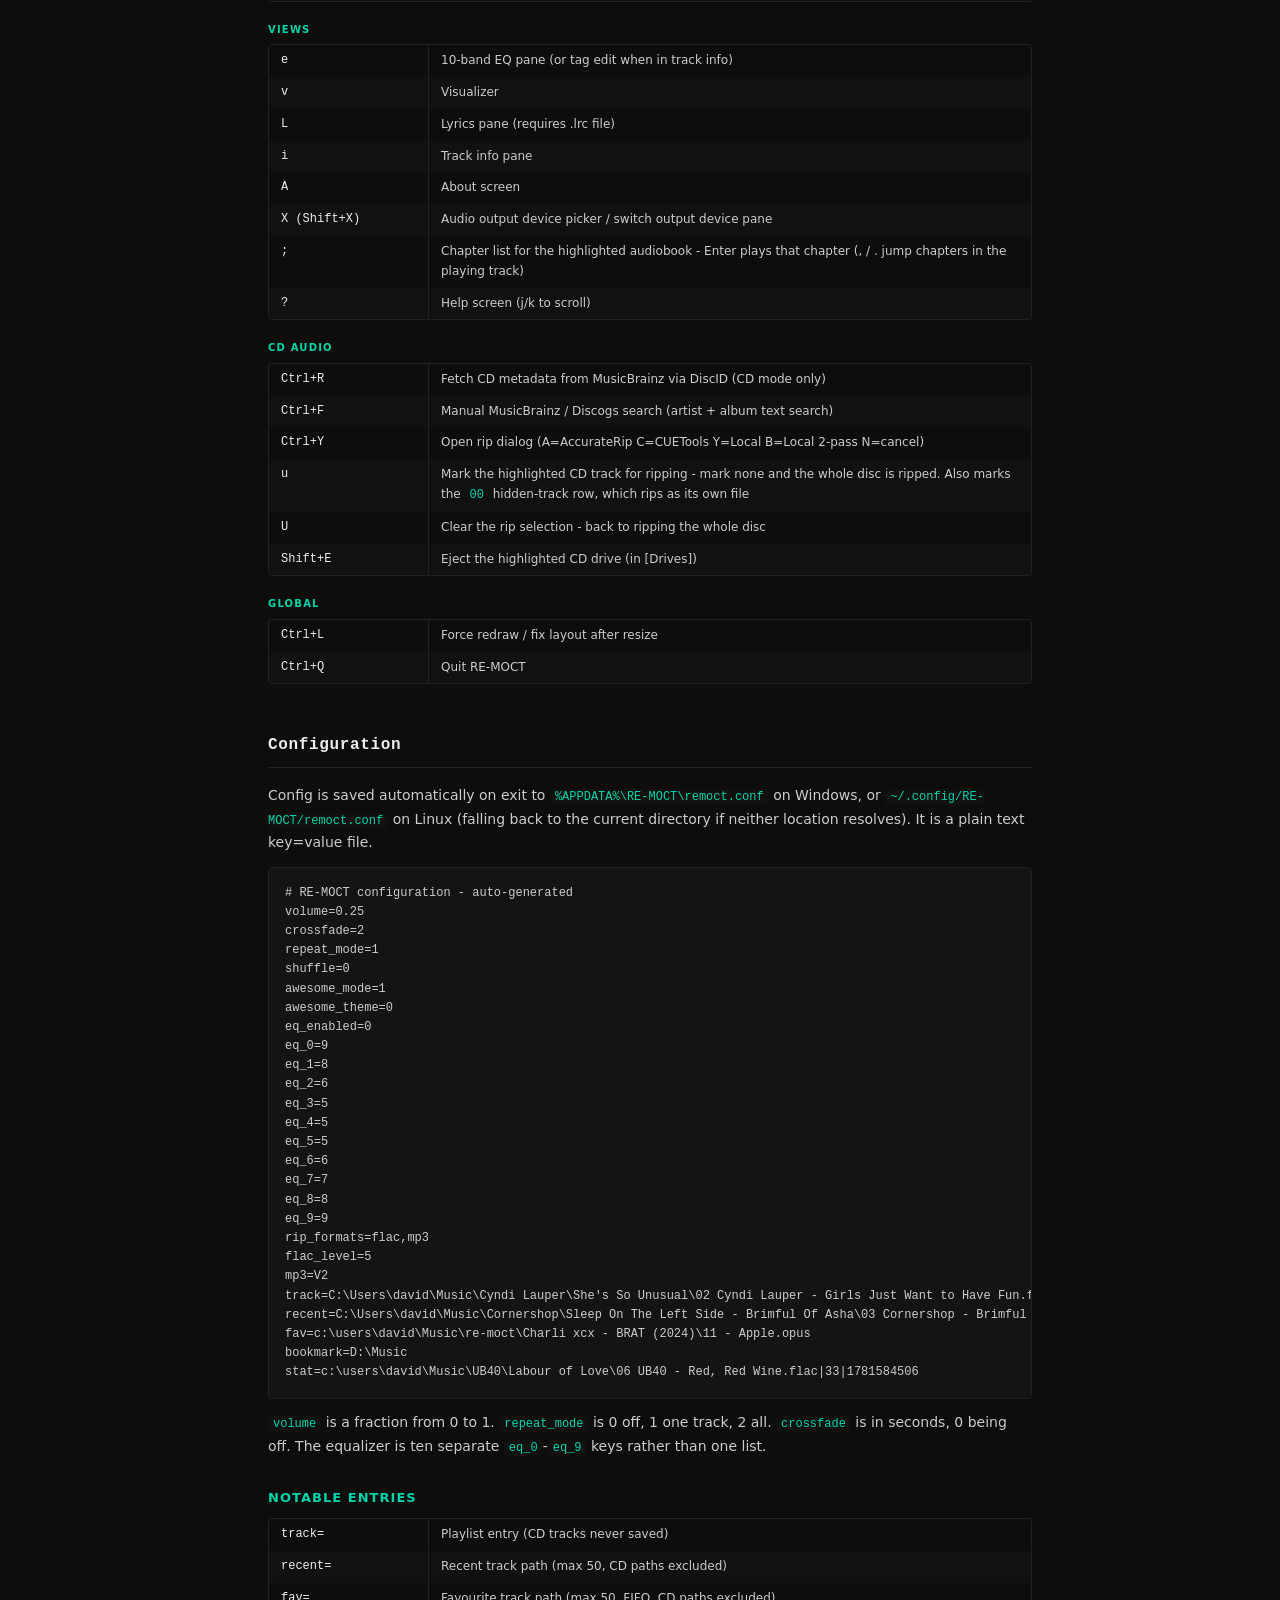
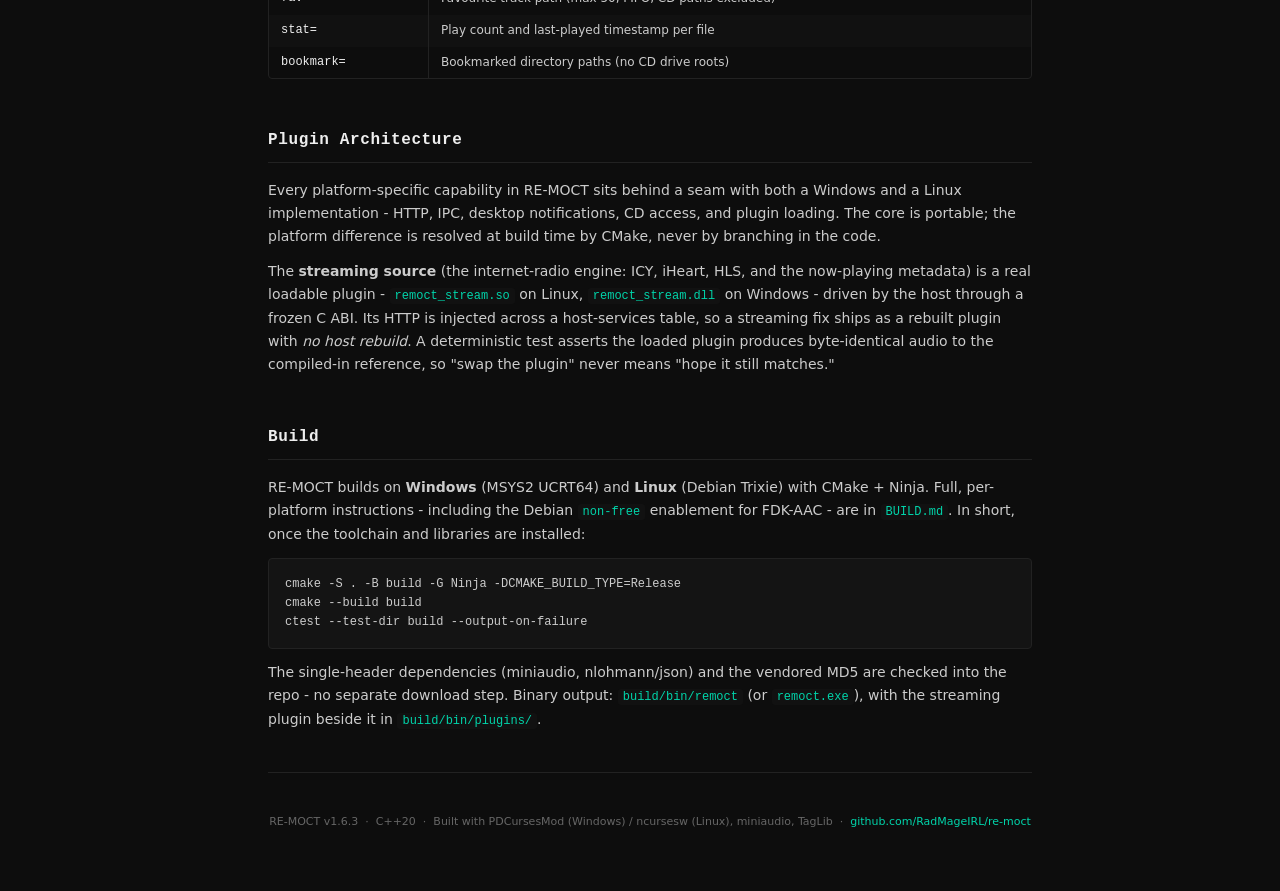
==== commit 3c3e2b90: "1.6.3: radio search stops riding on one server [Radio] search tried three radio-browser.info mirrors" ====
--- a/docs/index.html
+++ b/docs/index.html
@@ -301,7 +301,7 @@
 
 <!-- ── Sidebar ── -->
 <nav>
-  <div class="logo">RE-MOCT<span>v1.6.2</span></div>
+  <div class="logo">RE-MOCT<span>v1.6.3</span></div>
   <div class="nav-section">Overview</div>
   <a href="#intro">Introduction</a>
   <a href="#formats">Formats</a>
@@ -330,12 +330,12 @@
 <!-- ── Main ── -->
 <main>
 
-<h1>RE-MOCT <span class="version">v1.6.2</span></h1>
+<h1>RE-MOCT <span class="version">v1.6.3</span></h1>
 
 <div class="note" style="margin-bottom:24px">
-  <strong>1.6.2 released - RE-MOCT now tells you what your hardware is doing to your
-  music, offers a choice of cover art where there was none, and recovers from a dropped
-  radio stream without pretending it is still playing.</strong>
+  <strong>1.6.3 released - radio station search keeps working when one of the
+  directory's servers goes away, and the rip status line and rip log read in plain
+  hyphens like the rest of RE-MOCT.</strong>
   RE-MOCT runs on <strong>Windows</strong> and <strong>Linux</strong>. Grab a build from the
   <a href="https://github.com/RadMageIRL/re-moct/releases">GitHub Releases page</a>, or build
   from source - see <a href="#build">Build</a>. Its streaming source ships as a loadable
@@ -354,7 +354,7 @@
 <div class="hero">
   <div class="hero-line">
     <span class="left hl">CD Track 02 [F:]</span>
-    <span class="right">[REPEAT ALL] [SHUFFLE] [CD] [New Miserable Experience (1992)] [EQ] RE-MOCT v1.6.2</span>
+    <span class="right">[REPEAT ALL] [SHUFFLE] [CD] [New Miserable Experience (1992)] [EQ] RE-MOCT v1.6.3</span>
   </div>
   <div class="hero-line" style="margin-top:2px">
     <span class="left dim">Playlist [12]&nbsp;&nbsp;46m 8s</span>
@@ -412,7 +412,7 @@
 <h2 id="layout" class="section-anchor">Interface Layout</h2>
 
 <pre>┌─ RE-MOCT ─────────────────────────────────────────────────────────────────┐
-│  ► Artist - Title        [REPEAT ALL] [SHUFFLE] [CD] Album (Year)  v1.6.2 │
+│  ► Artist - Title        [REPEAT ALL] [SHUFFLE] [CD] Album (Year)  v1.6.3 │
 ├─ File Browser ───────────────────┬─ Playlist ─────────────────────────────┤
 │  [Drives]                        │  Playlist [14]  39m 40s                │
 │  [Recent]                        │  ► Green Day - Burnout           2:08  │
@@ -856,7 +856,7 @@
 <p>The single-header dependencies (miniaudio, nlohmann/json) and the vendored MD5 are checked into the repo - no separate download step. Binary output: <code>build/bin/remoct</code> (or <code>remoct.exe</code>), with the streaming plugin beside it in <code>build/bin/plugins/</code>.</p>
 
 <hr>
-<p style="font-size:11px; color:var(--muted); text-align:center">RE-MOCT v1.6.2 &nbsp;·&nbsp; C++20 &nbsp;·&nbsp; Built with PDCursesMod (Windows) / ncursesw (Linux), miniaudio, TagLib &nbsp;·&nbsp; <a href="https://github.com/RadMageIRL/re-moct" style="color:var(--accent)">github.com/RadMageIRL/re-moct</a></p>
+<p style="font-size:11px; color:var(--muted); text-align:center">RE-MOCT v1.6.3 &nbsp;·&nbsp; C++20 &nbsp;·&nbsp; Built with PDCursesMod (Windows) / ncursesw (Linux), miniaudio, TagLib &nbsp;·&nbsp; <a href="https://github.com/RadMageIRL/re-moct" style="color:var(--accent)">github.com/RadMageIRL/re-moct</a></p>
 
 </main>
 </div>
